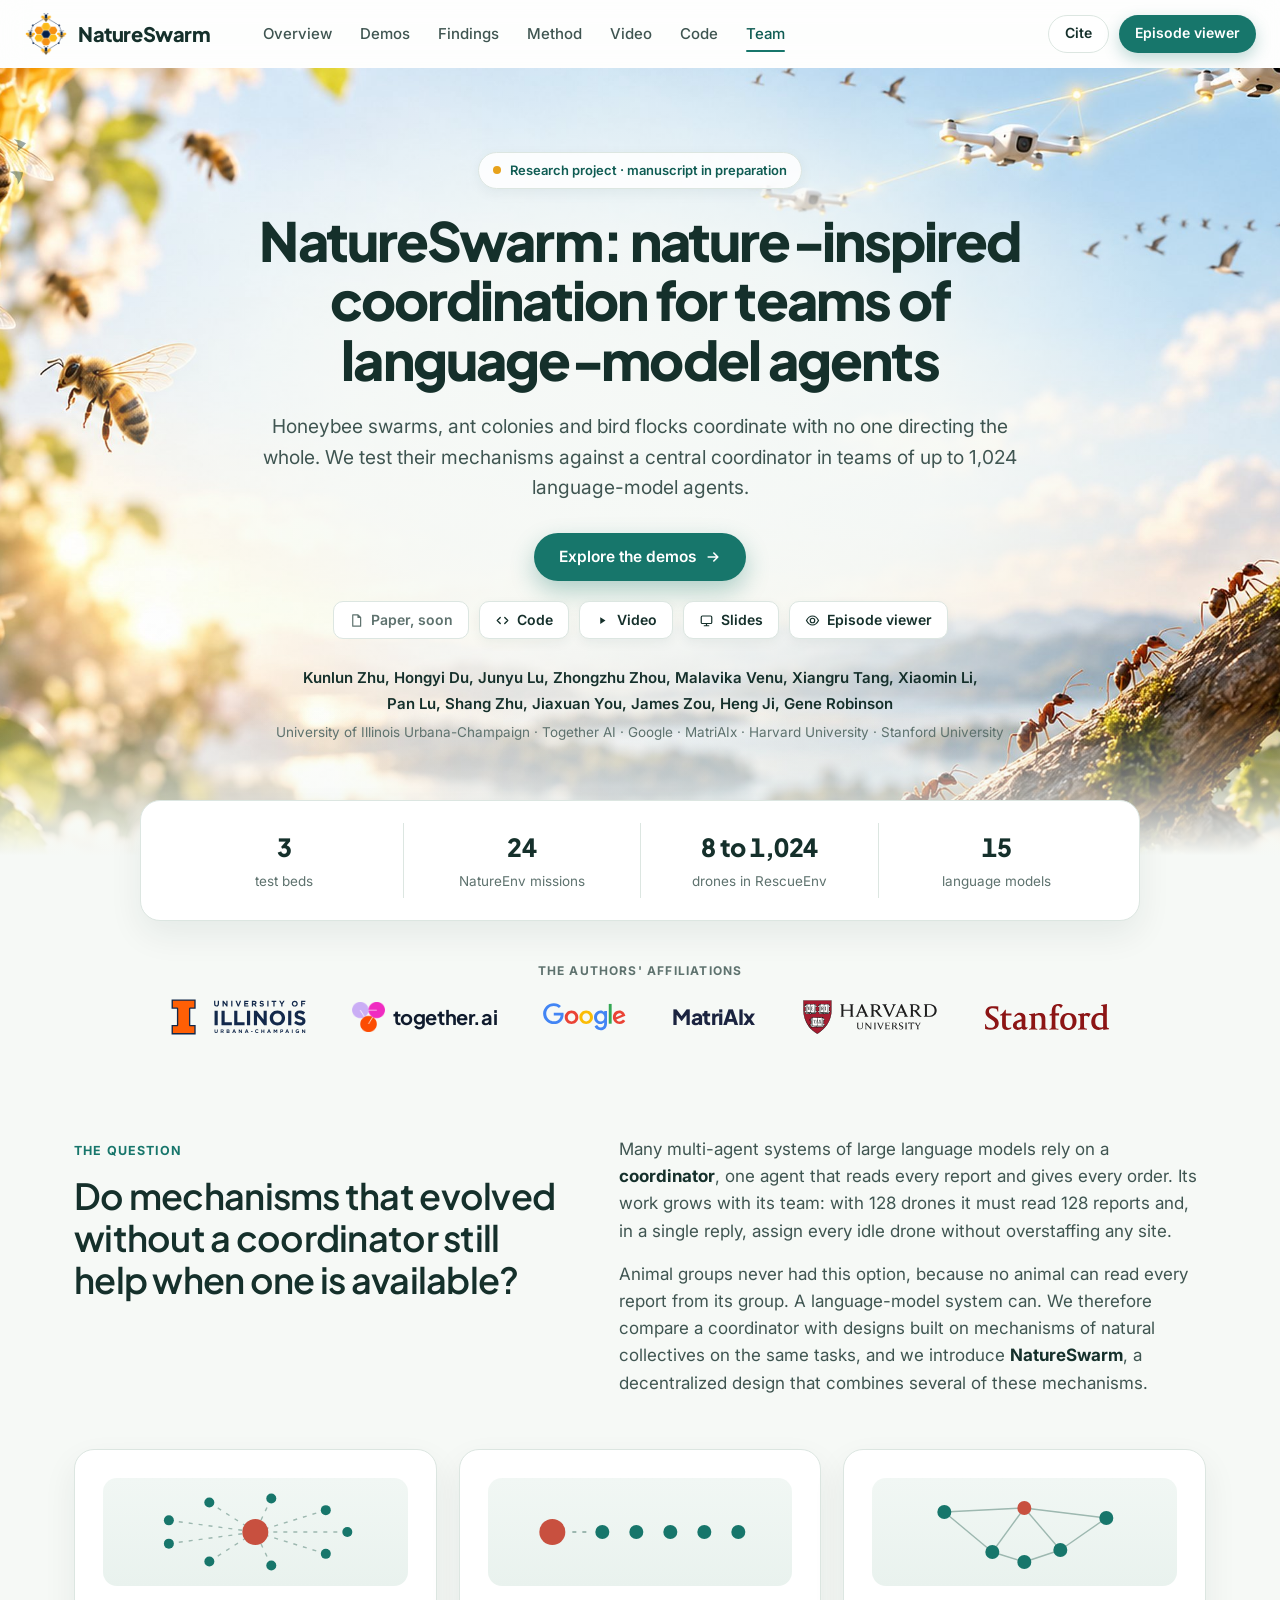
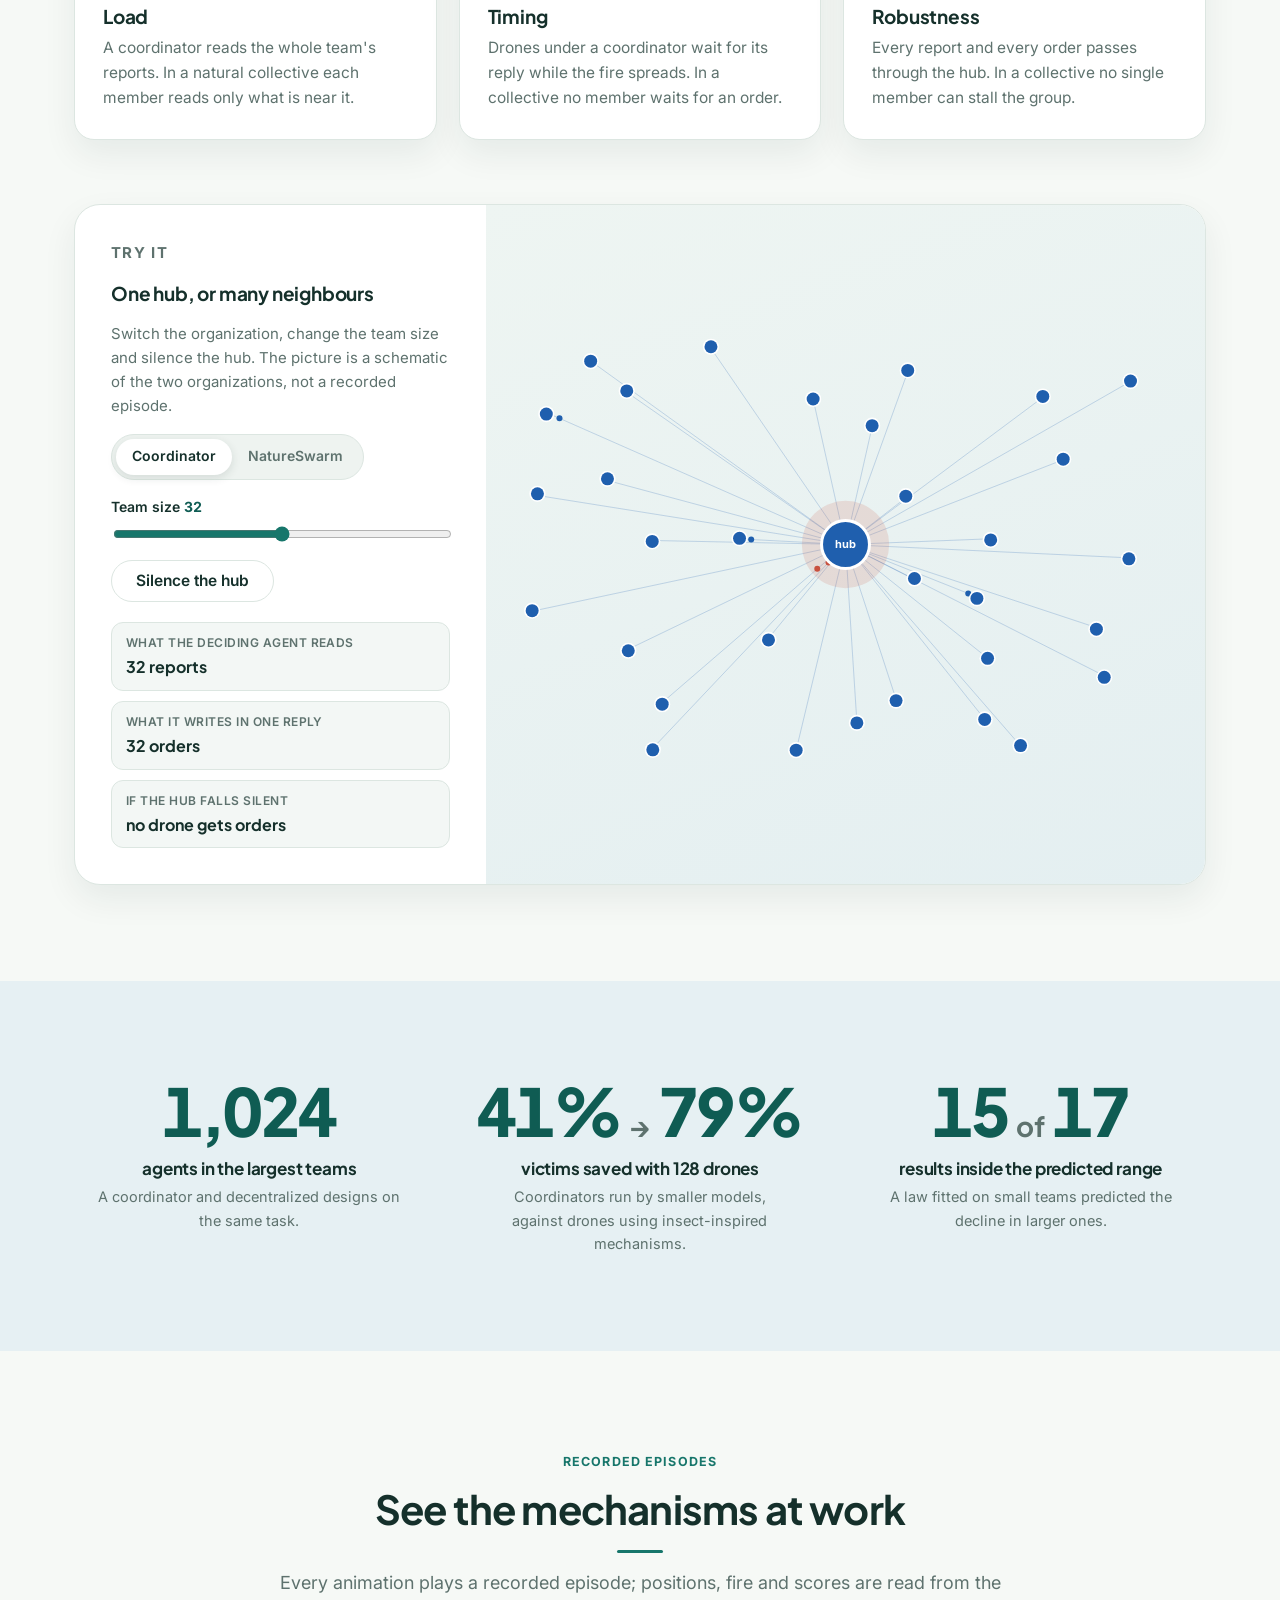
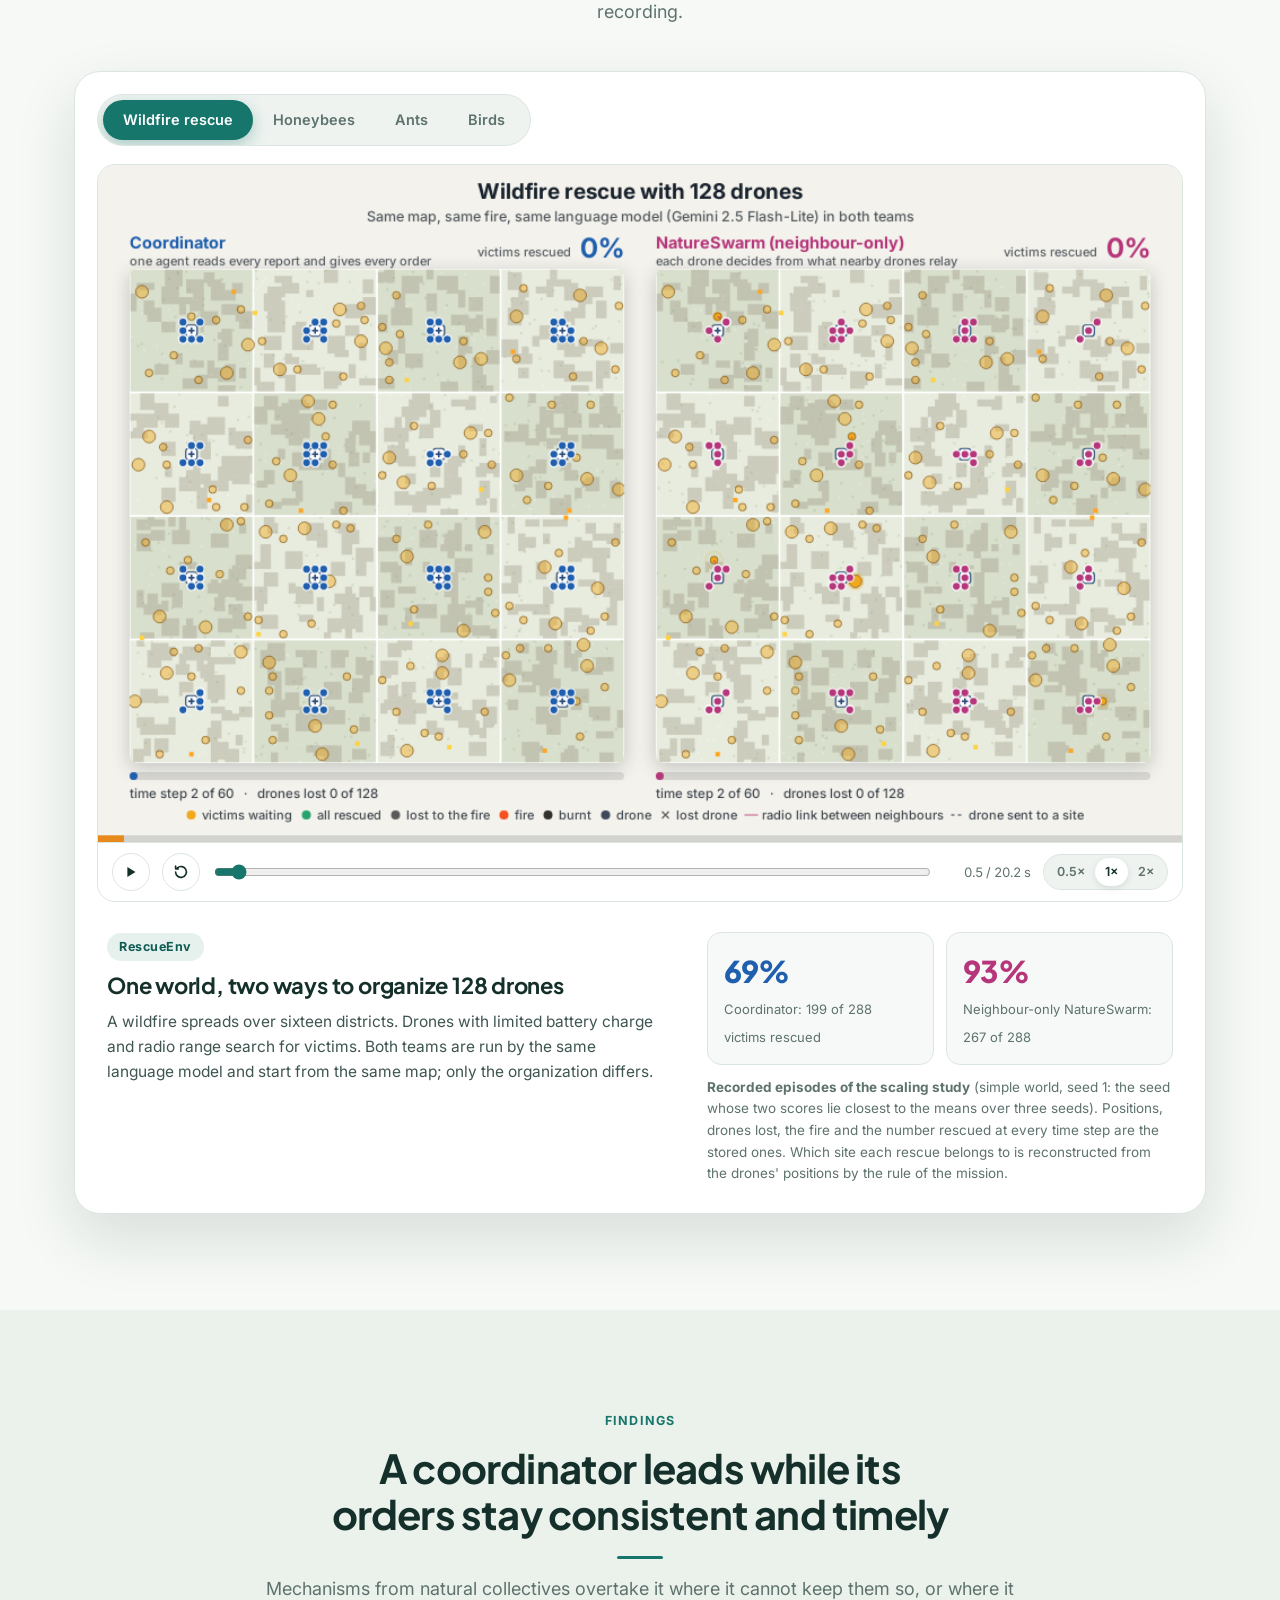
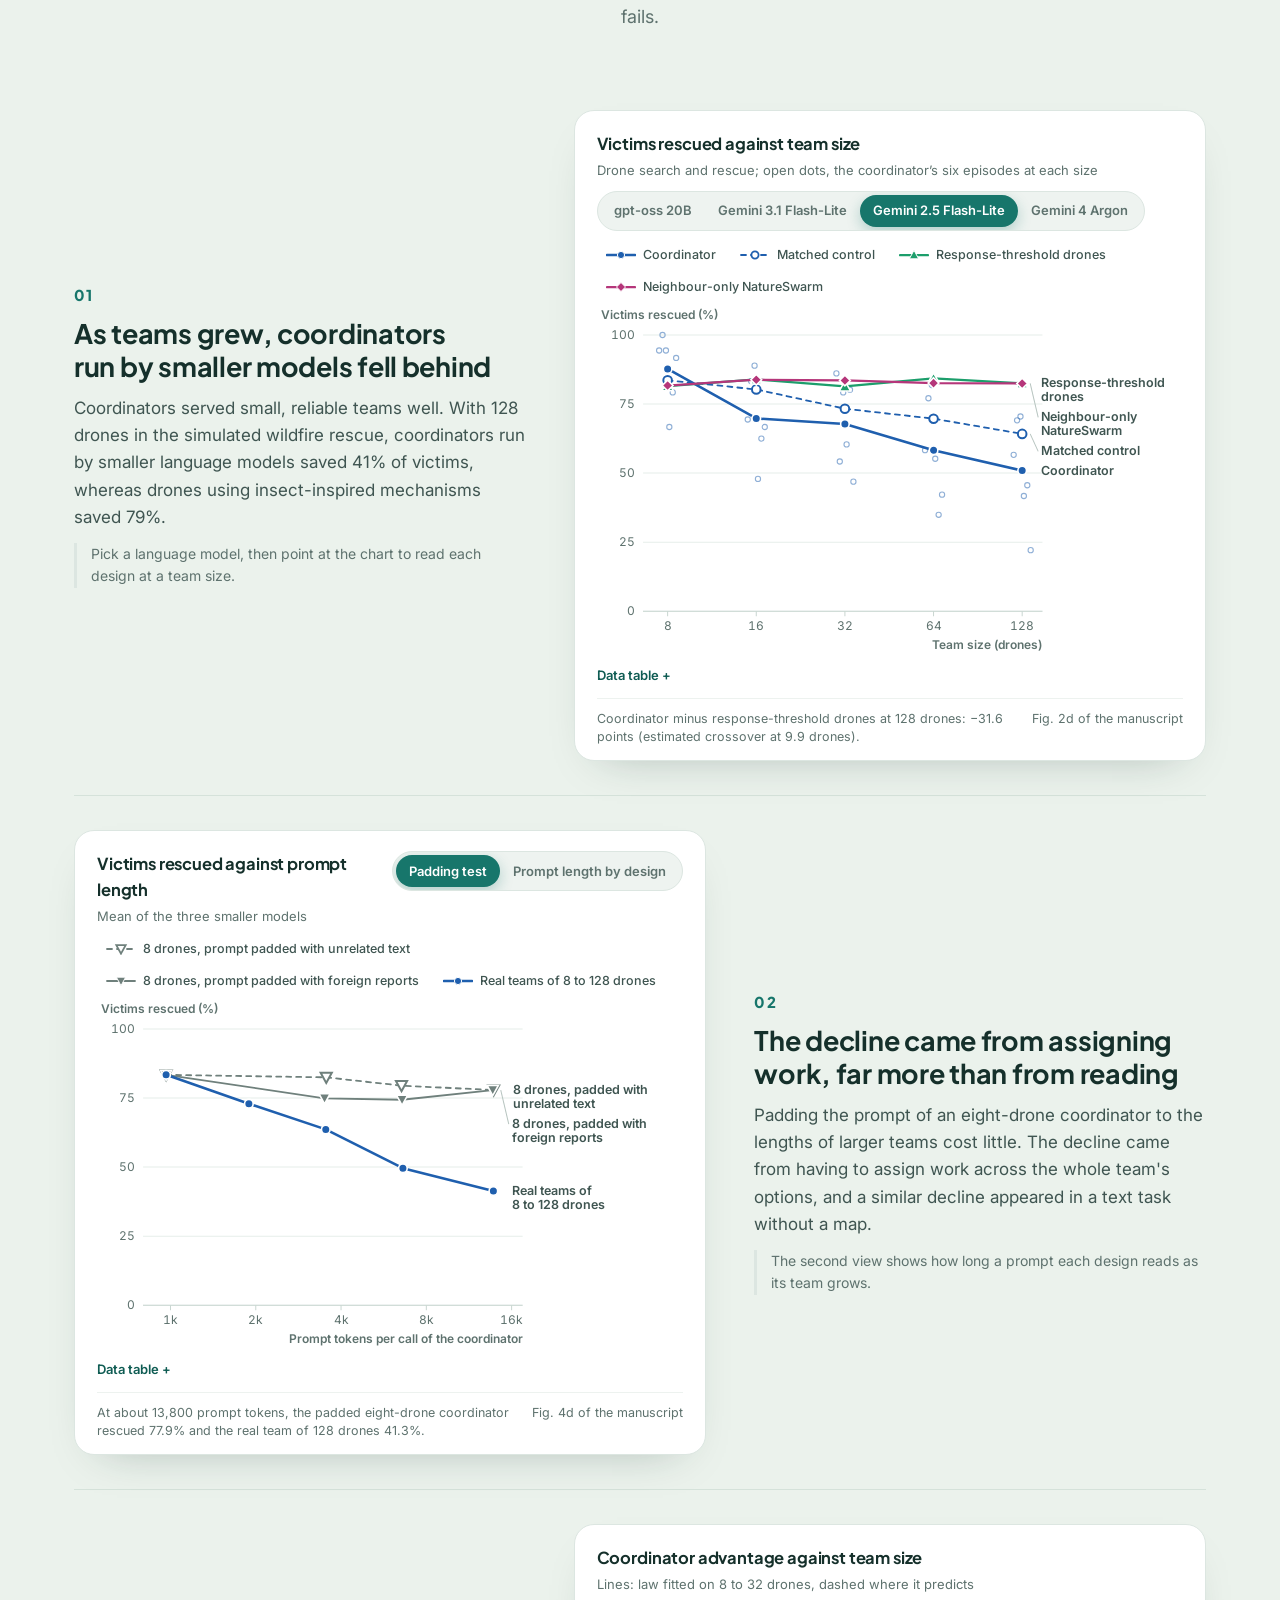
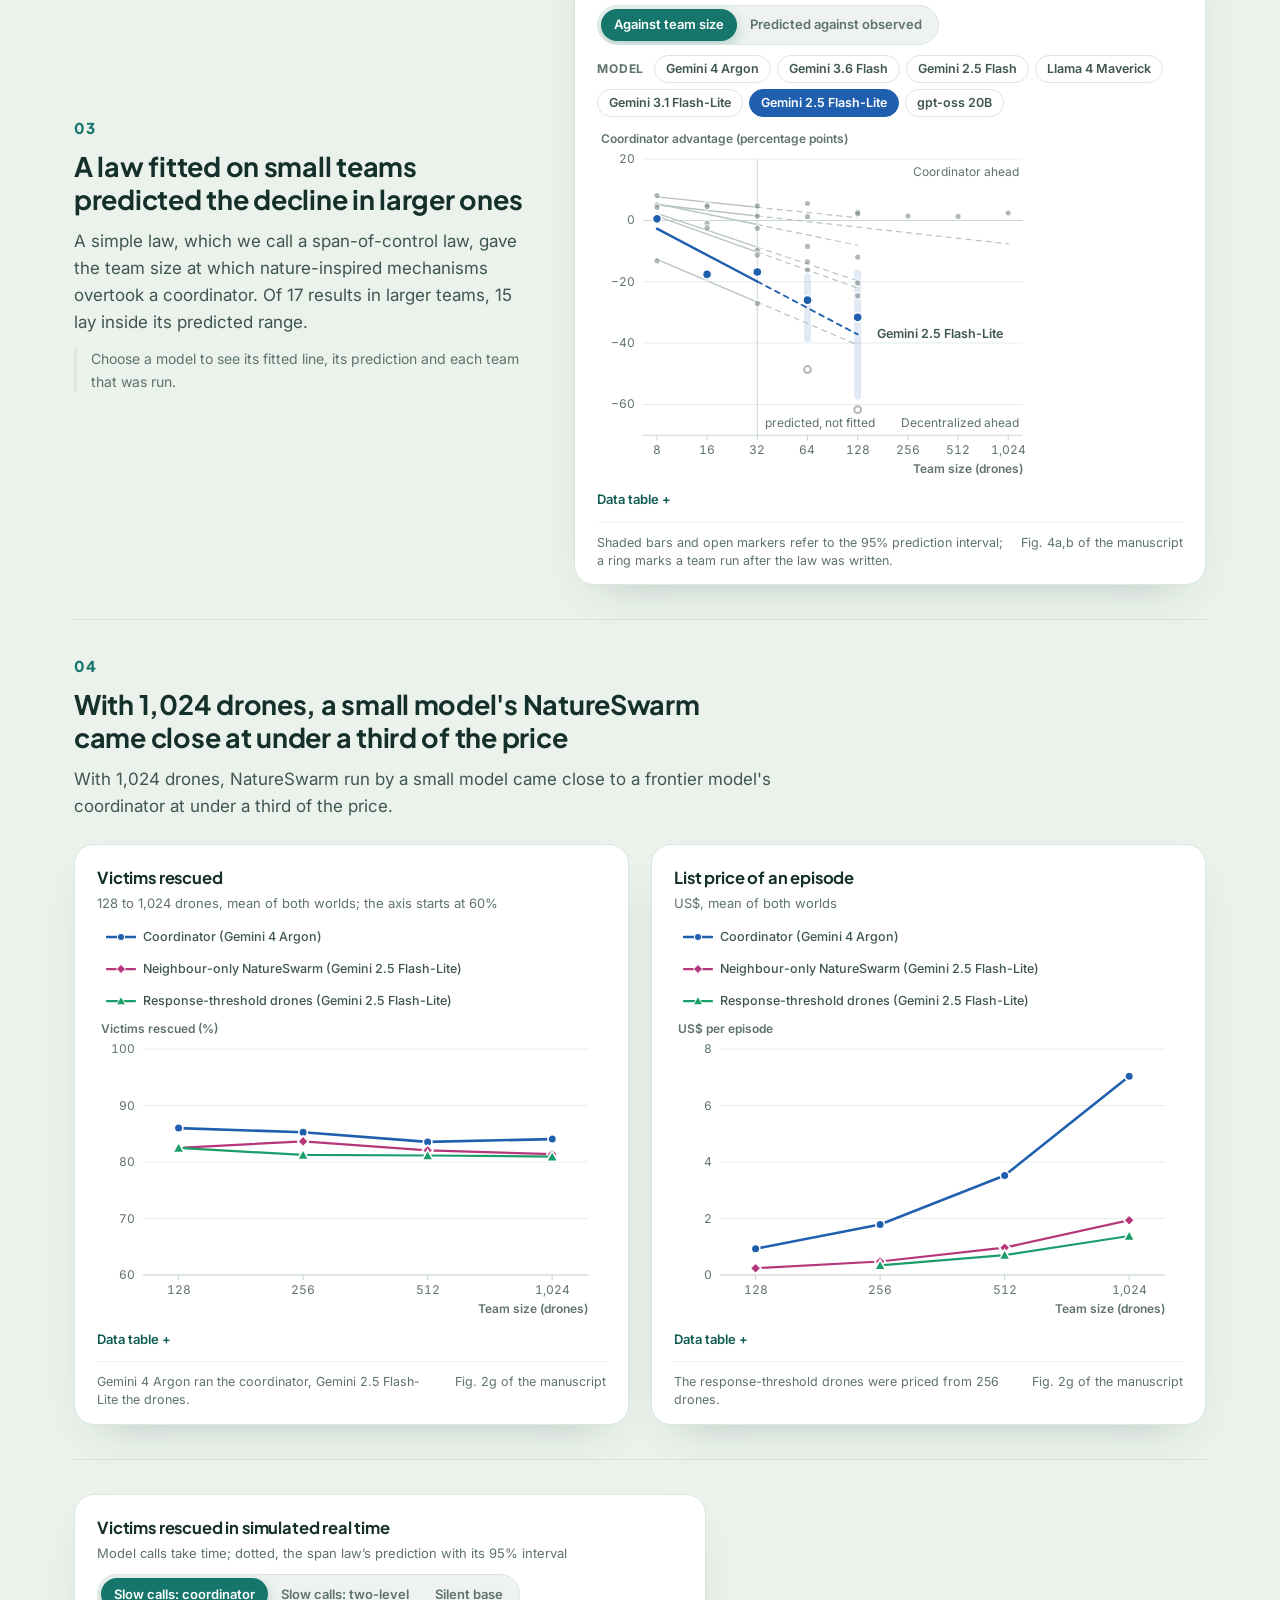
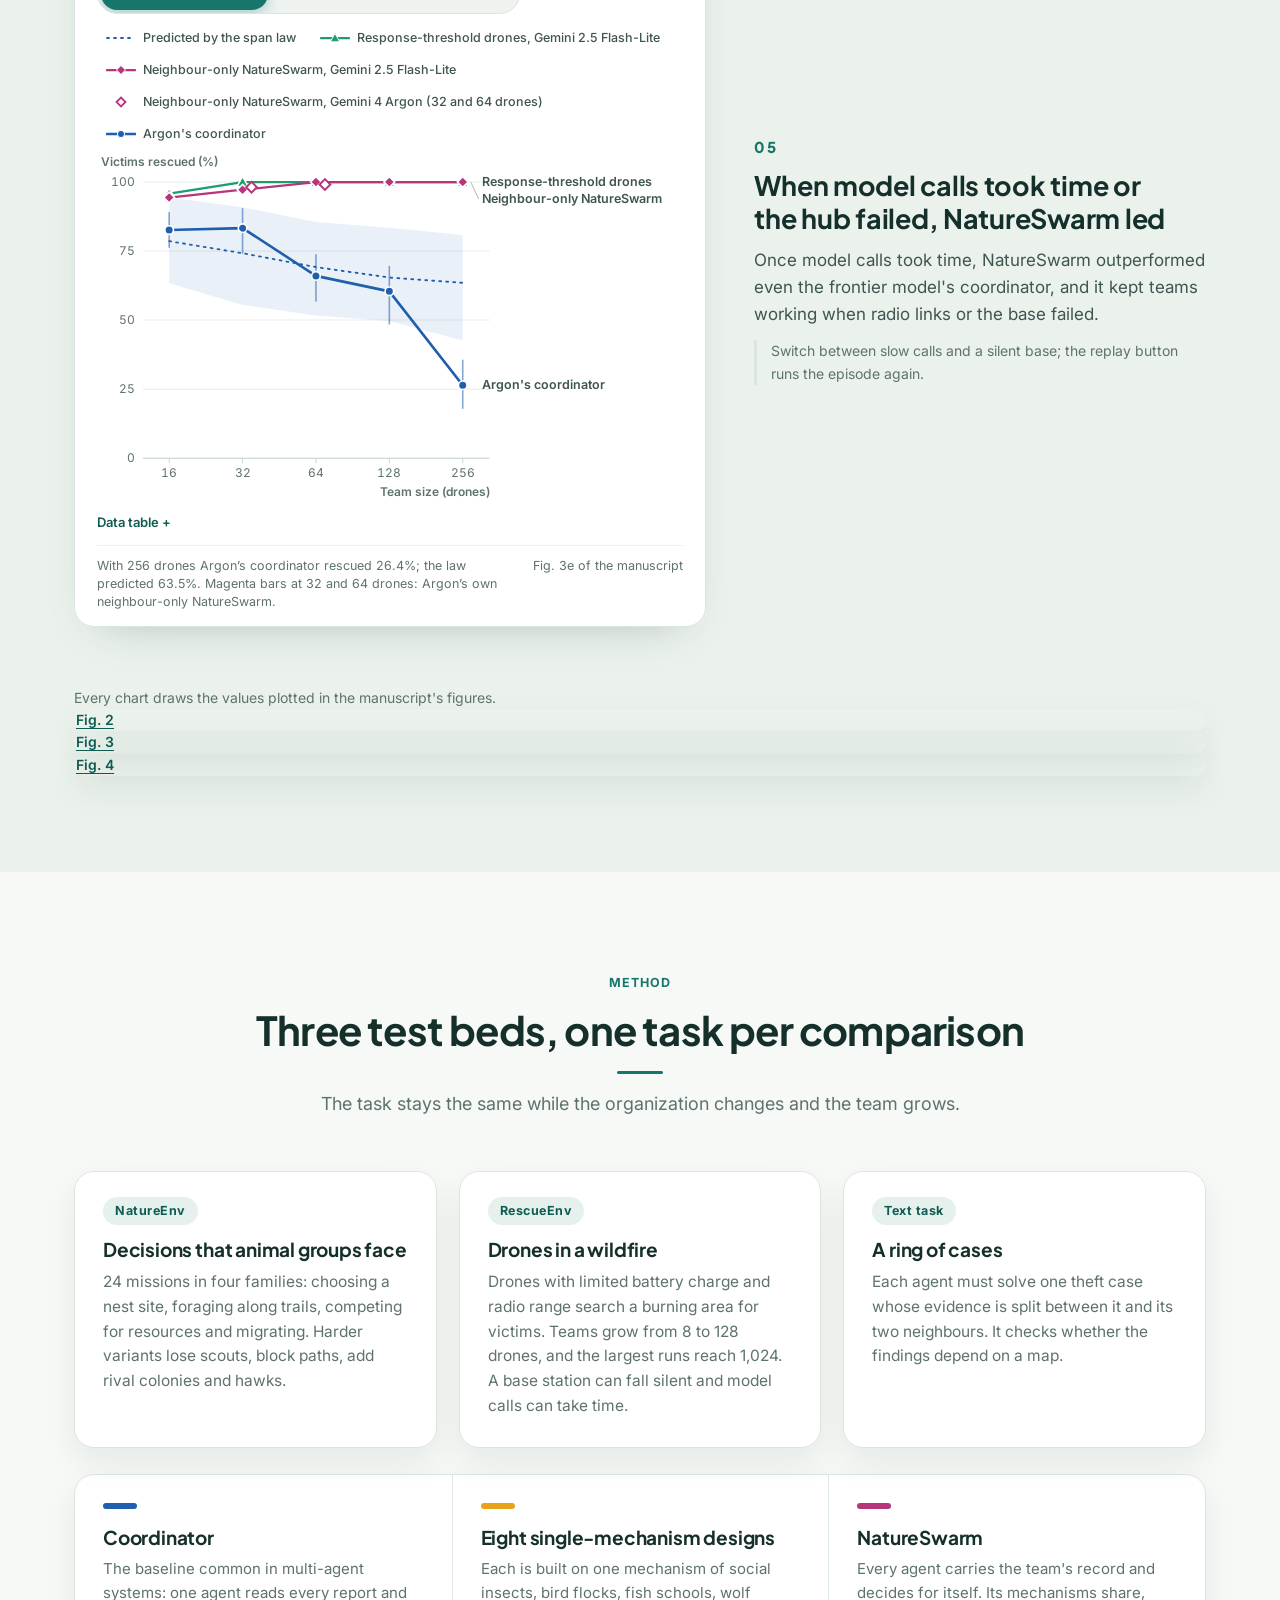
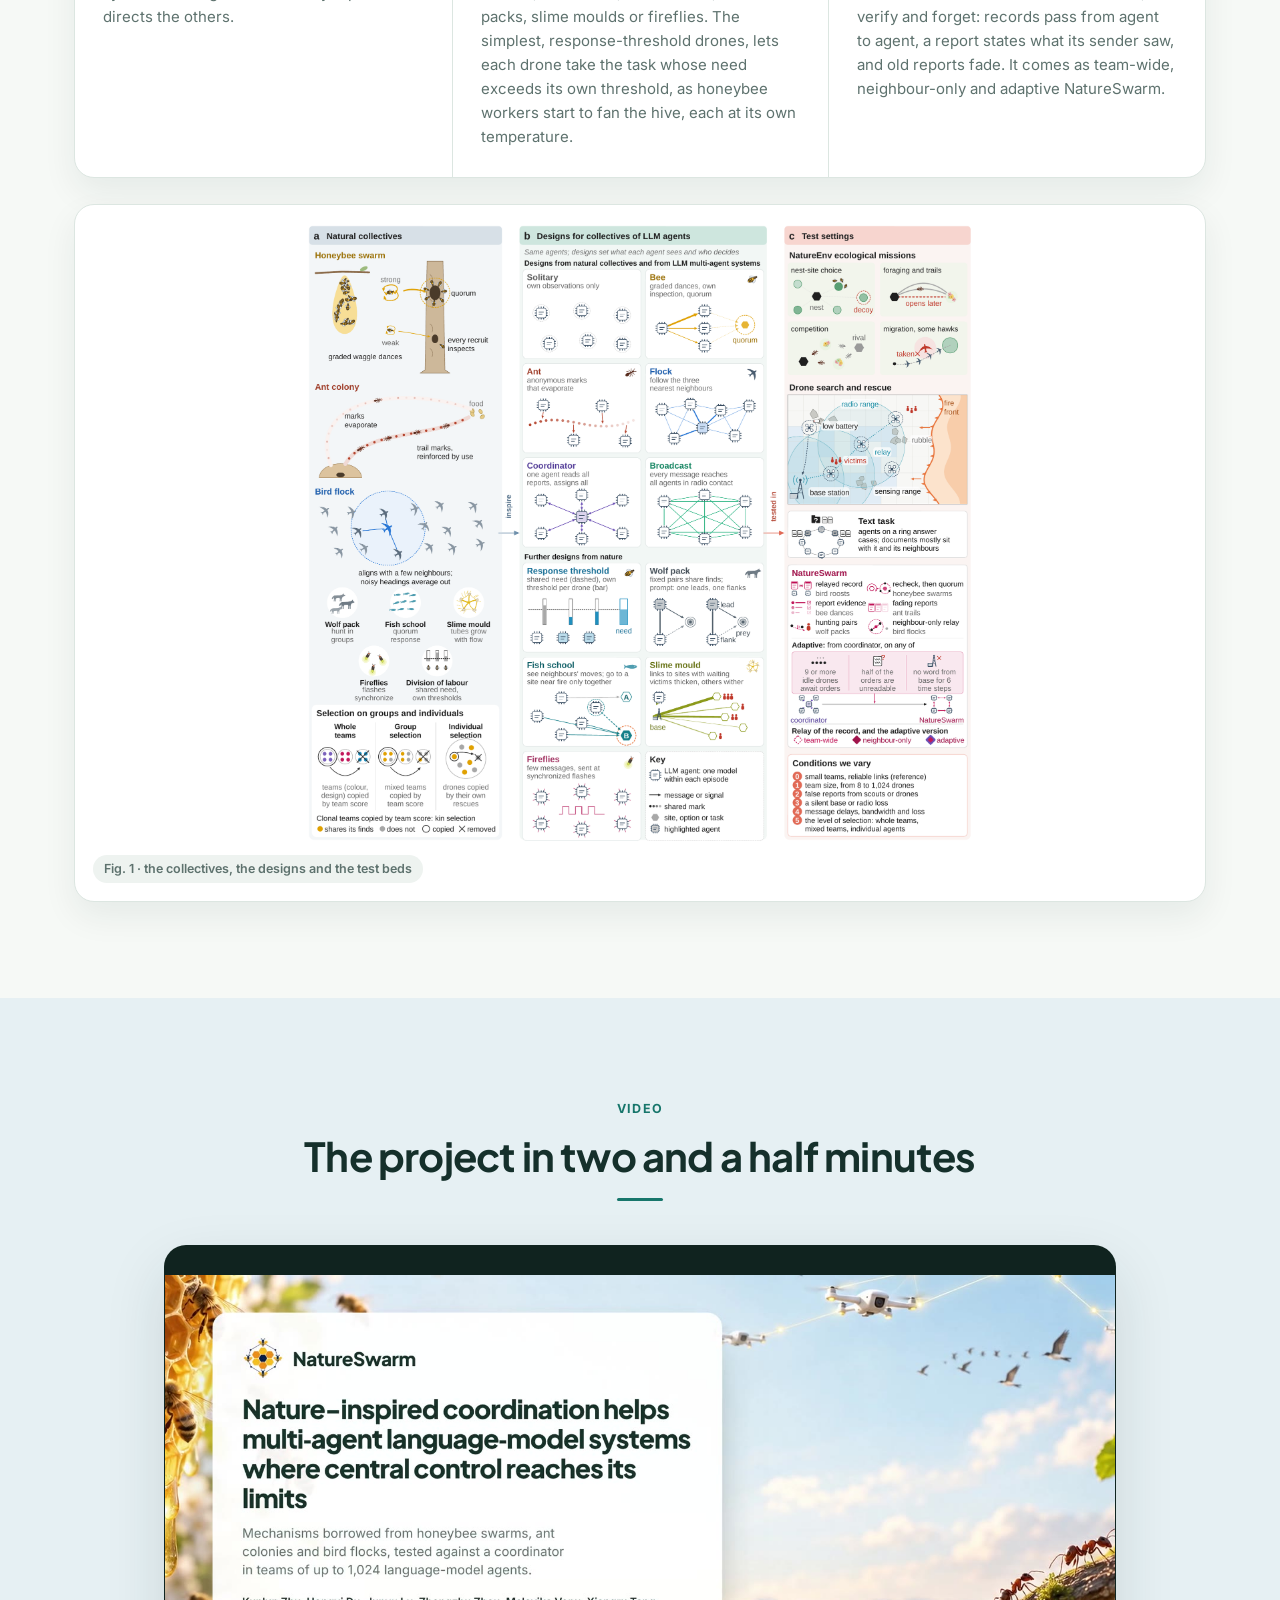
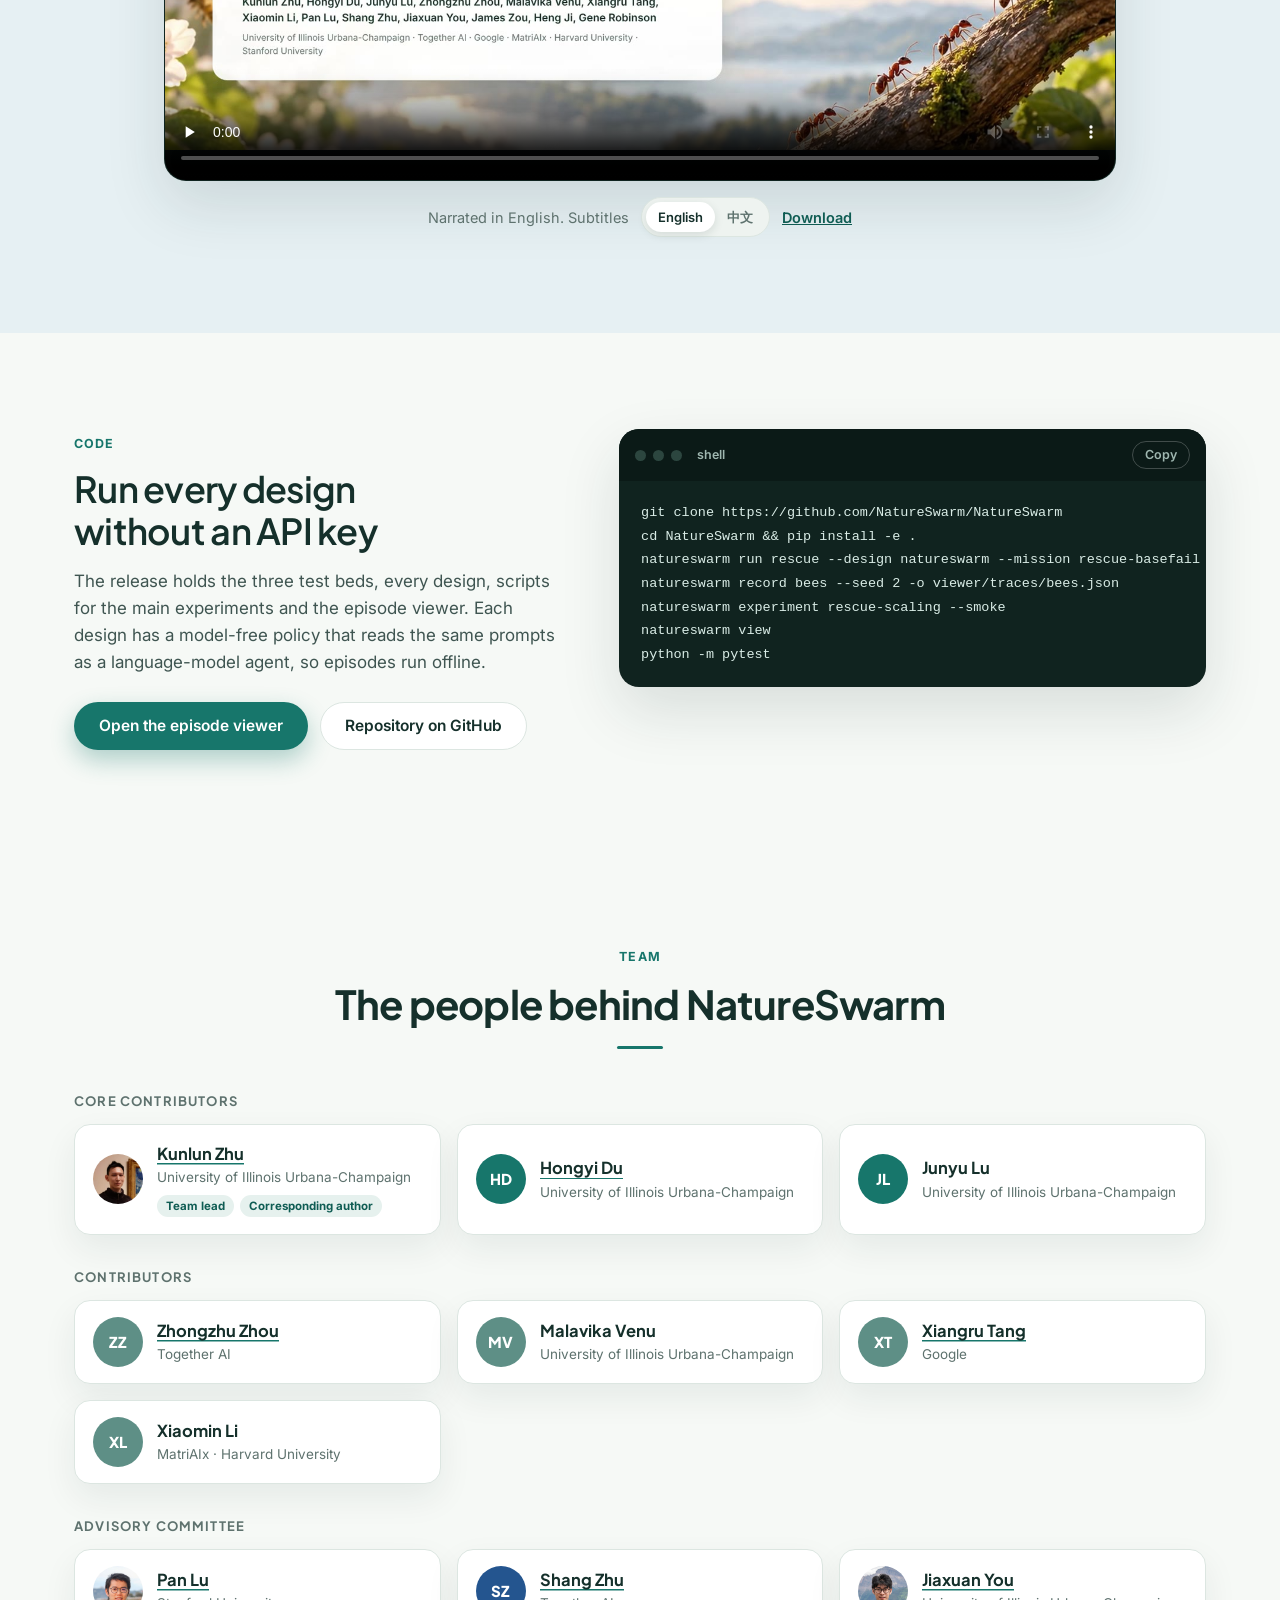
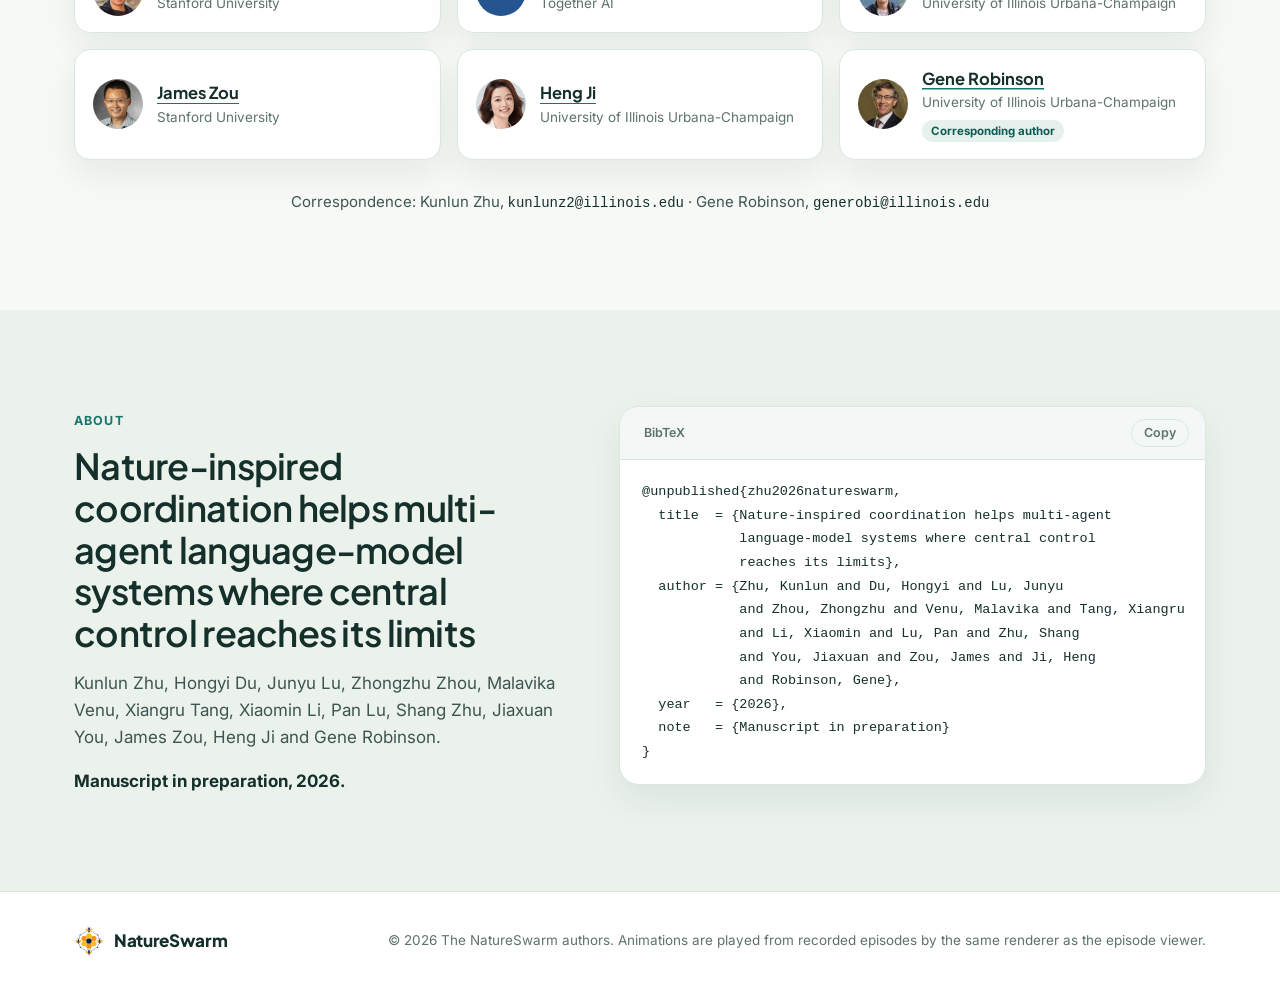
==== index.html @ 365ee00b "Team section: links and portraits of the authors" ====
<!doctype html>
<html lang="en">
<head>
<meta charset="utf-8">
<meta name="viewport" content="width=device-width, initial-scale=1, viewport-fit=cover">
<title>NatureSwarm</title>
<meta name="description" content="Mechanisms borrowed from honeybee swarms, ant colonies and bird flocks, tested against a coordinator in teams of up to 1,024 language-model agents.">
<meta name="author" content="Kunlun Zhu, Hongyi Du, Junyu Lu, Zhongzhu Zhou, Malavika Venu, Xiangru Tang, Xiaomin Li, Pan Lu, Shang Zhu, Jiaxuan You, James Zou, Heng Ji and Gene Robinson">
<link rel="icon" type="image/png" href="media/brand/favicon_48.png">
<link rel="apple-touch-icon" href="media/brand/apple_touch_180.png">
<link rel="preconnect" href="https://fonts.googleapis.com">
<link rel="preconnect" href="https://fonts.gstatic.com" crossorigin>
<link rel="stylesheet" href="https://fonts.googleapis.com/css2?family=Inter:wght@400;500;600;700&family=Plus+Jakarta+Sans:wght@500;600;700;800&display=swap">
<link rel="stylesheet" href="css/site.css">
<link rel="stylesheet" href="css/charts.css">
</head>
<body>

<header class="nav" id="nav">
  <a class="brand" href="#top"><img src="media/brand/logo_192.png" alt="" width="44" height="44"><span>NatureSwarm</span></a>
  <nav class="links" aria-label="Sections">
    <a href="#overview">Overview</a>
    <a href="#demos">Demos</a>
    <a href="#findings">Findings</a>
    <a href="#method">Method</a>
    <a href="#video">Video</a>
    <a href="#code">Code</a>
    <a href="#team">Team</a>
  </nav>
  <div class="nav-cta">
    <a class="pill ghost" href="#cite">Cite</a>
    <a class="pill solid" href="viewer.html">Episode viewer</a>
  </div>
</header>

<main id="top">

<section class="hero">
  <div class="hero-art" aria-hidden="true"></div>
  <canvas id="hero-swarm" aria-hidden="true"></canvas>
  <div class="hero-inner">
    <p class="eyebrow"><span class="dot"></span>Research project · manuscript in preparation</p>
    <h1>NatureSwarm: nature‑inspired coordination for teams of language‑model agents</h1>
    <p class="lede">Honeybee swarms, ant colonies and bird flocks coordinate with no one directing the whole. We test their mechanisms against a central coordinator in teams of up to 1,024 language-model agents.</p>
    <p class="hero-cta"><a class="btn primary" href="#demos">Explore the demos<svg viewBox="0 0 20 20" width="16" height="16" aria-hidden="true"><path d="M4 10h11M11 5l5 5-5 5" fill="none" stroke="currentColor" stroke-width="2" stroke-linecap="round" stroke-linejoin="round"/></svg></a></p>
    <p class="hero-links">
      <span class="chip off" title="The manuscript is in preparation"><svg viewBox="0 0 20 20" width="15" height="15" aria-hidden="true"><path d="M5 2.5h7l3.5 3.5v11.5H5z M12 2.5V6h3.5" fill="none" stroke="currentColor" stroke-width="1.6" stroke-linejoin="round"/></svg>Paper, soon</span>
      <a class="chip" href="#code"><svg viewBox="0 0 20 20" width="15" height="15" aria-hidden="true"><path d="M7 6l-4 4 4 4M13 6l4 4-4 4" fill="none" stroke="currentColor" stroke-width="1.8" stroke-linecap="round" stroke-linejoin="round"/></svg>Code</a>
      <a class="chip" href="#video"><svg viewBox="0 0 20 20" width="15" height="15" aria-hidden="true"><path d="M7 5.5v9l7-4.5z" fill="currentColor"/></svg>Video</a>
      <a class="chip dl" href="media/natureswarm_promo.pptx" download><svg viewBox="0 0 20 20" width="15" height="15" aria-hidden="true"><rect x="3" y="4" width="14" height="10" rx="1.5" fill="none" stroke="currentColor" stroke-width="1.6"/><path d="M10 14v3M7 17h6" stroke="currentColor" stroke-width="1.6" stroke-linecap="round"/></svg>Slides</a>
      <a class="chip" href="viewer.html"><svg viewBox="0 0 20 20" width="15" height="15" aria-hidden="true"><circle cx="10" cy="10" r="3" fill="none" stroke="currentColor" stroke-width="1.6"/><path d="M2 10c2-4 5-6 8-6s6 2 8 6c-2 4-5 6-8 6s-6-2-8-6z" fill="none" stroke="currentColor" stroke-width="1.6"/></svg>Episode viewer</a>
    </p>
    <p class="byline">Kunlun Zhu, Hongyi Du, Junyu Lu, Zhongzhu Zhou, Malavika Venu, Xiangru Tang, Xiaomin Li, Pan Lu, Shang Zhu, Jiaxuan You, James Zou, Heng Ji, Gene Robinson</p>
    <p class="affil">University of Illinois Urbana-Champaign · Together AI · Google · MatriAIx · Harvard University · Stanford University</p>
  </div>
</section>

<section class="facts" aria-label="At a glance">
  <div class="wrap facts-row">
    <div><b>3</b><span>test beds</span></div>
    <div><b>24</b><span>NatureEnv missions</span></div>
    <div><b>8 to 1,024</b><span>drones in RescueEnv</span></div>
    <div><b>15</b><span>language models</span></div>
  </div>
</section>

<section class="orgs" aria-label="Authors' affiliations">
  <div class="wrap orgs-row">
    <span class="orgs-label">The authors' affiliations</span>
    <ul>
      <li><img src="media/orgs/illinois.svg" alt="University of Illinois Urbana-Champaign" height="36"></li>
      <li class="together"><img src="media/orgs/together_mark.png" alt="" height="30"><span>together.ai</span></li>
      <li><img src="media/orgs/google.svg" alt="Google" height="28"></li>
      <li class="word"><span>MatriAIx</span></li>
      <li><img src="media/orgs/harvard.svg" alt="Harvard University" height="38"></li>
      <li><img src="media/orgs/stanford.svg" alt="Stanford University" height="26"></li>
    </ul>
  </div>
</section>

<section id="overview" class="band">
  <div class="wrap">
    <div class="split reveal">
      <div>
        <p class="label">The question</p>
        <h2 class="light">Do mechanisms that evolved without a coordinator still help when one is available?</h2>
      </div>
      <div class="prose">
        <p>Many multi-agent systems of large language models rely on a <strong>coordinator</strong>, one agent that reads every report and gives every order. Its work grows with its team: with 128 drones it must read 128 reports and, in a single reply, assign every idle drone without overstaffing any site.</p>
        <p>Animal groups never had this option, because no animal can read every report from its group. A language-model system can. We therefore compare a coordinator with designs built on mechanisms of natural collectives on the same tasks, and we introduce <strong>NatureSwarm</strong>, a decentralized design that combines several of these mechanisms.</p>
      </div>
    </div>

    <div class="cards three reveal">
      <article class="card lift">
        <div class="glyph" data-glyph="load"></div>
        <h3>Load</h3>
        <p>A coordinator reads the whole team's reports. In a natural collective each member reads only what is near it.</p>
      </article>
      <article class="card lift">
        <div class="glyph" data-glyph="timing"></div>
        <h3>Timing</h3>
        <p>Drones under a coordinator wait for its reply while the fire spreads. In a collective no member waits for an order.</p>
      </article>
      <article class="card lift">
        <div class="glyph" data-glyph="robust"></div>
        <h3>Robustness</h3>
        <p>Every report and every order passes through the hub. In a collective no single member can stall the group.</p>
      </article>
    </div>

    <div class="lab reveal" id="lab">
      <div class="lab-text">
        <p class="label">Try it</p>
        <h3>One hub, or many neighbours</h3>
        <p>Switch the organization, change the team size and silence the hub. The picture is a schematic of the two organizations, not a recorded episode.</p>
        <div class="seg" role="tablist" aria-label="Organization">
          <button type="button" class="on" data-mode="hub" role="tab" aria-selected="true">Coordinator</button>
          <button type="button" data-mode="swarm" role="tab" aria-selected="false">NatureSwarm</button>
        </div>
        <label class="range"><span>Team size <b id="lab-n">32</b></span><input id="lab-size" type="range" min="0" max="4" step="1" value="2" aria-label="Team size"></label>
        <button type="button" class="btn outline" id="lab-fail">Silence the hub</button>
        <dl class="readout">
          <div><dt>What the deciding agent reads</dt><dd id="lab-reads">32 reports</dd></div>
          <div><dt>What it writes in one reply</dt><dd id="lab-writes">32 orders</dd></div>
          <div><dt>If the hub falls silent</dt><dd id="lab-fate">no drone gets orders</dd></div>
        </dl>
      </div>
      <div class="lab-stage"><canvas id="lab-canvas" width="720" height="520" aria-label="Schematic of a coordinator and of a neighbour network"></canvas></div>
    </div>
  </div>
</section>

<section class="band sky" aria-label="Key numbers">
  <div class="wrap stats reveal">
    <div class="stat"><p class="num"><span data-count="1024">1,024</span></p><h3>agents in the largest teams</h3><p>A coordinator and decentralized designs on the same task.</p></div>
    <div class="stat"><p class="num"><span data-count="41">41</span>%<i>→</i><span data-count="79">79</span>%</p><h3>victims saved with 128 drones</h3><p>Coordinators run by smaller models, against drones using insect-inspired mechanisms.</p></div>
    <div class="stat"><p class="num"><span data-count="15">15</span><i>of</i><span data-count="17">17</span></p><h3>results inside the predicted range</h3><p>A law fitted on small teams predicted the decline in larger ones.</p></div>
  </div>
</section>

<section id="demos" class="band">
  <div class="wrap">
    <div class="head reveal">
      <p class="label">Recorded episodes</p>
      <h2>See the mechanisms at work</h2>
      <p class="sub">Every animation plays a recorded episode; positions, fire and scores are read from the recording.</p>
    </div>
    <div class="showcase reveal" id="showcase">
      <div class="tabs" role="tablist" aria-label="Episodes">
        <span class="tab-ink" aria-hidden="true"></span>
        <button type="button" role="tab" class="on" data-demo="rescue" aria-selected="true">Wildfire rescue</button>
        <button type="button" role="tab" data-demo="bees" aria-selected="false">Honeybees</button>
        <button type="button" role="tab" data-demo="ants" aria-selected="false">Ants</button>
        <button type="button" role="tab" data-demo="birds" aria-selected="false">Birds</button>
      </div>
      <div class="stage">
        <div class="screen"><canvas id="demo-canvas" aria-label="Animation of a recorded episode"></canvas><div class="loading" id="demo-loading">Loading the episode…</div></div>
        <div class="controls">
          <button type="button" class="ctl" id="demo-play" aria-label="Play or pause"><svg viewBox="0 0 20 20" width="18" height="18"><path id="demo-play-icon" d="M6 4h3v12H6zM11 4h3v12h-3z" fill="currentColor"/></svg></button>
          <button type="button" class="ctl" id="demo-restart" aria-label="Start again"><svg viewBox="0 0 20 20" width="18" height="18"><path d="M4 10a6 6 0 1 0 2-4.5M4 3.5v3h3" fill="none" stroke="currentColor" stroke-width="1.8" stroke-linecap="round" stroke-linejoin="round"/></svg></button>
          <input type="range" id="demo-scrub" min="0" max="1000" value="0" aria-label="Position in the episode">
          <span class="time" id="demo-time">0.0 s</span>
          <div class="speed" id="demo-speed" role="group" aria-label="Speed"><button type="button" data-s="0.5">0.5×</button><button type="button" class="on" data-s="1">1×</button><button type="button" data-s="2">2×</button></div>
        </div>
      </div>
      <div class="about" id="demo-about" aria-live="polite"></div>
    </div>
  </div>
</section>

<section id="findings" class="band sage">
  <div class="wrap">
    <div class="head reveal">
      <p class="label">Findings</p>
      <h2>A coordinator leads while its orders stay consistent and timely</h2>
      <p class="sub">Mechanisms from natural collectives overtake it where it cannot keep them so, or where it fails.</p>
    </div>
    <article class="finding reveal">
      <div class="f-text"><span class="f-num">01</span><h3>As teams grew, coordinators run by smaller models fell behind</h3><p>Coordinators served small, reliable teams well. With 128 drones in the simulated wildfire rescue, coordinators run by smaller language models saved 41% of victims, whereas drones using insect-inspired mechanisms saved 79%.</p><p class="f-hint">Pick a language model, then point at the chart to read each design at a team size.</p></div>
      <div class="chart-card" id="chart-scaling"></div>
    </article>
    <article class="finding flip reveal">
      <div class="f-text"><span class="f-num">02</span><h3>The decline came from assigning work, far more than from reading</h3><p>Padding the prompt of an eight-drone coordinator to the lengths of larger teams cost little. The decline came from having to assign work across the whole team's options, and a similar decline appeared in a text task without a map.</p><p class="f-hint">The second view shows how long a prompt each design reads as its team grows.</p></div>
      <div class="chart-card" id="chart-prompt"></div>
    </article>
    <article class="finding reveal">
      <div class="f-text"><span class="f-num">03</span><h3>A law fitted on small teams predicted the decline in larger ones</h3><p>A simple law, which we call a span-of-control law, gave the team size at which nature-inspired mechanisms overtook a coordinator. Of 17 results in larger teams, 15 lay inside its predicted range.</p><p class="f-hint">Choose a model to see its fitted line, its prediction and each team that was run.</p></div>
      <div class="chart-card" id="chart-law"></div>
    </article>
    <article class="finding stack reveal">
      <div class="f-text"><span class="f-num">04</span><h3>With 1,024 drones, a small model's NatureSwarm came close at under a third of the price</h3><p>With 1,024 drones, NatureSwarm run by a small model came close to a frontier model's coordinator at under a third of the price.</p></div>
      <div class="chart-pair">
        <div class="chart-card" id="chart-frontier-rescued"></div>
        <div class="chart-card" id="chart-frontier-price"></div>
      </div>
    </article>
    <article class="finding flip reveal">
      <div class="f-text"><span class="f-num">05</span><h3>When model calls took time or the hub failed, NatureSwarm led</h3><p>Once model calls took time, NatureSwarm outperformed even the frontier model's coordinator, and it kept teams working when radio links or the base failed.</p><p class="f-hint">Switch between slow calls and a silent base; the replay button runs the episode again.</p></div>
      <div class="chart-card" id="chart-robust"></div>
    </article>
    <p class="chart-source reveal">Every chart draws the values plotted in the manuscript's figures. <button type="button" class="link zoom" data-full="media/fig2.png">Fig. 2</button> <button type="button" class="link zoom" data-full="media/fig3.png">Fig. 3</button> <button type="button" class="link zoom" data-full="media/fig4.png">Fig. 4</button></p>
  </div>
</section>

<section id="method" class="band">
  <div class="wrap">
    <div class="head reveal">
      <p class="label">Method</p>
      <h2>Three test beds, one task per comparison</h2>
      <p class="sub">The task stays the same while the organization changes and the team grows.</p>
    </div>
    <div class="cards three reveal">
      <article class="card lift tb"><span class="tb-k">NatureEnv</span><h3>Decisions that animal groups face</h3><p>24 missions in four families: choosing a nest site, foraging along trails, competing for resources and migrating. Harder variants lose scouts, block paths, add rival colonies and hawks.</p></article>
      <article class="card lift tb"><span class="tb-k">RescueEnv</span><h3>Drones in a wildfire</h3><p>Drones with limited battery charge and radio range search a burning area for victims. Teams grow from 8 to 128 drones, and the largest runs reach 1,024. A base station can fall silent and model calls can take time.</p></article>
      <article class="card lift tb"><span class="tb-k">Text task</span><h3>A ring of cases</h3><p>Each agent must solve one theft case whose evidence is split between it and its two neighbours. It checks whether the findings depend on a map.</p></article>
    </div>
    <div class="designs reveal">
      <div class="design"><span class="swatch c1"></span><h3>Coordinator</h3><p>The baseline common in multi-agent systems: one agent reads every report and directs the others.</p></div>
      <div class="design"><span class="swatch c2"></span><h3>Eight single-mechanism designs</h3><p>Each is built on one mechanism of social insects, bird flocks, fish schools, wolf packs, slime moulds or fireflies. The simplest, response-threshold drones, lets each drone take the task whose need exceeds its own threshold, as honeybee workers start to fan the hive, each at its own temperature.</p></div>
      <div class="design"><span class="swatch c3"></span><h3>NatureSwarm</h3><p>Every agent carries the team's record and decides for itself. Its mechanisms share, verify and forget: records pass from agent to agent, a report states what its sender saw, and old reports fade. It comes as team-wide, neighbour-only and adaptive NatureSwarm.</p></div>
    </div>
    <button type="button" class="wide-fig zoom reveal" data-full="media/fig1.png" aria-label="Enlarge the overview figure"><img loading="lazy" src="media/fig1.png" alt="Overview figure of the paper: the natural collectives, the designs and the three test beds"><span>Fig. 1 · the collectives, the designs and the test beds</span></button>
  </div>
</section>

<section id="video" class="band sky">
  <div class="wrap narrow reveal">
    <div class="head">
      <p class="label">Video</p>
      <h2>The project in two and a half minutes</h2>
    </div>
    <div class="video-shell">
      <video id="demo-video" controls preload="none" poster="media/video_cover.jpg" data-en="media/natureswarm_demo.mp4" data-zh="media/natureswarm_demo_zh.mp4" src="media/natureswarm_demo.mp4"></video>
    </div>
    <p class="video-note">Narrated in English. Subtitles
      <span class="seg small" id="video-sub"><button type="button" class="on" data-sub="en">English</button><button type="button" data-sub="zh">中文</button></span>
      <a class="dl" href="media/natureswarm_demo.mp4" download>Download</a>
    </p>
  </div>
</section>

<section id="code" class="band">
  <div class="wrap">
    <div class="split reveal">
      <div>
        <p class="label">Code</p>
        <h2 class="light">Run every design without an API key</h2>
        <p class="prose-p">The release holds the three test beds, every design, scripts for the main experiments and the episode viewer. Each design has a model-free policy that reads the same prompts as a language-model agent, so episodes run offline.</p>
        <p class="row-links"><a class="btn primary" href="viewer.html">Open the episode viewer</a><a class="btn outline" href="https://github.com/NatureSwarm/NatureSwarm" rel="noopener">Repository on GitHub</a></p>
      </div>
      <div class="terminal">
        <div class="term-bar"><i></i><i></i><i></i><span>shell</span><button type="button" class="copy" data-copy="term-code">Copy</button></div>
<pre id="term-code"><code>git clone https://github.com/NatureSwarm/NatureSwarm
cd NatureSwarm &amp;&amp; pip install -e .
natureswarm run rescue --design natureswarm --mission rescue-basefail
natureswarm record bees --seed 2 -o viewer/traces/bees.json
natureswarm experiment rescue-scaling --smoke
natureswarm view
python -m pytest</code></pre>
      </div>
    </div>
  </div>
</section>

<section id="team" class="band">
  <div class="wrap">
    <div class="head reveal"><p class="label">Team</p><h2>The people behind NatureSwarm</h2></div>
    <div class="team-group reveal"><h3>Core contributors</h3><div class="people">
      <article class="person-card lift"><img class="avatar photo" src="media/team/kunlun_zhu.jpg" alt="" width="50" height="50" loading="lazy"><div><b><a href="https://kunlun-zhu.github.io/" rel="noopener">Kunlun Zhu</a></b><span>University of Illinois Urbana-Champaign</span><span class="role">Team lead</span><span class="role">Corresponding author</span></div></article>
      <article class="person-card lift"><span class="avatar core">HD</span><div><b><a href="https://www.hongyidu.ai/" rel="noopener">Hongyi Du</a></b><span>University of Illinois Urbana-Champaign</span></div></article>
      <article class="person-card lift"><span class="avatar core">JL</span><div><b>Junyu Lu</b><span>University of Illinois Urbana-Champaign</span></div></article>
    </div></div>
    <div class="team-group reveal"><h3>Contributors</h3><div class="people">
      <article class="person-card lift"><span class="avatar mid">ZZ</span><div><b><a href="https://www.zhongzhuzhou.org/" rel="noopener">Zhongzhu Zhou</a></b><span>Together AI</span></div></article>
      <article class="person-card lift"><span class="avatar mid">MV</span><div><b>Malavika Venu</b><span>University of Illinois Urbana-Champaign</span></div></article>
      <article class="person-card lift"><span class="avatar mid">XT</span><div><b><a href="https://scholar.google.com/citations?user=gGcRkpYAAAAJ" rel="noopener">Xiangru Tang</a></b><span>Google</span></div></article>
      <article class="person-card lift"><span class="avatar mid">XL</span><div><b>Xiaomin Li</b><span>MatriAIx · Harvard University</span></div></article>
    </div></div>
    <div class="team-group reveal"><h3>Advisory committee</h3><div class="people">
      <article class="person-card lift"><img class="avatar photo" src="media/team/pan_lu.jpg" alt="" width="50" height="50" loading="lazy"><div><b><a href="https://lupantech.github.io/" rel="noopener">Pan Lu</a></b><span>Stanford University</span></div></article>
      <article class="person-card lift"><span class="avatar adv">SZ</span><div><b><a href="https://shang-zhu.github.io/" rel="noopener">Shang Zhu</a></b><span>Together AI</span></div></article>
      <article class="person-card lift"><img class="avatar photo" src="media/team/jiaxuan_you.jpg" alt="" width="50" height="50" loading="lazy"><div><b><a href="https://cs.stanford.edu/~jiaxuan/" rel="noopener">Jiaxuan You</a></b><span>University of Illinois Urbana-Champaign</span></div></article>
      <article class="person-card lift"><img class="avatar photo" src="media/team/james_zou.jpg" alt="" width="50" height="50" loading="lazy"><div><b><a href="https://www.james-zou.com/" rel="noopener">James Zou</a></b><span>Stanford University</span></div></article>
      <article class="person-card lift"><img class="avatar photo" src="media/team/heng_ji.jpg" alt="" width="50" height="50" loading="lazy"><div><b><a href="https://blender.cs.illinois.edu/hengji.html" rel="noopener">Heng Ji</a></b><span>University of Illinois Urbana-Champaign</span></div></article>
      <article class="person-card lift"><img class="avatar photo" src="media/team/gene_robinson.jpg" alt="" width="50" height="50" loading="lazy"><div><b><a href="https://sib.illinois.edu/directory/profile/generobi" rel="noopener">Gene Robinson</a></b><span>University of Illinois Urbana-Champaign</span><span class="role">Corresponding author</span></div></article>
    </div></div>
    <p class="corr reveal">Correspondence: Kunlun Zhu, <span class="mail">kunlunz2@illinois.edu</span> · Gene Robinson, <span class="mail">generobi@illinois.edu</span></p>
  </div>
</section>

<section id="cite" class="band sage">
  <div class="wrap">
    <div class="split reveal">
      <div>
        <p class="label">About</p>
        <h2 class="light">Nature-inspired coordination helps multi-agent language-model systems where central control reaches its limits</h2>
        <p class="prose-p">Kunlun Zhu, Hongyi Du, Junyu Lu, Zhongzhu Zhou, Malavika Venu, Xiangru Tang, Xiaomin Li, Pan Lu, Shang Zhu, Jiaxuan You, James Zou, Heng Ji and Gene Robinson.</p>
        <p class="prose-p"><strong>Manuscript in preparation, 2026.</strong></p>
      </div>
      <div class="bib">
        <div class="term-bar light"><span>BibTeX</span><button type="button" class="copy" data-copy="bib-code">Copy</button></div>
<pre id="bib-code"><code>@unpublished{zhu2026natureswarm,
  title  = {Nature-inspired coordination helps multi-agent
            language-model systems where central control
            reaches its limits},
  author = {Zhu, Kunlun and Du, Hongyi and Lu, Junyu
            and Zhou, Zhongzhu and Venu, Malavika and Tang, Xiangru
            and Li, Xiaomin and Lu, Pan and Zhu, Shang
            and You, Jiaxuan and Zou, James and Ji, Heng
            and Robinson, Gene},
  year   = {2026},
  note   = {Manuscript in preparation}
}</code></pre>
      </div>
    </div>
  </div>
</section>

</main>

<footer>
  <div class="wrap foot">
    <a class="brand" href="#top"><img src="media/brand/logo_192.png" alt="" width="30" height="30"><span>NatureSwarm</span></a>
    <p>© 2026 The NatureSwarm authors. Animations are played from recorded episodes by the same renderer as the episode viewer.</p>
  </div>
</footer>

<button type="button" class="to-top" id="to-top" aria-label="Back to the top"><svg viewBox="0 0 20 20" width="18" height="18"><path d="M10 16V5M5 9l5-5 5 5" fill="none" stroke="currentColor" stroke-width="2" stroke-linecap="round" stroke-linejoin="round"/></svg></button>

<dialog class="lightbox" id="lightbox" aria-label="Figure"><button type="button" class="close" aria-label="Close">×</button><img alt=""></dialog>

<script src="js/natureswarm-player.js"></script>
<script src="js/site.js"></script>
<script src="data/results.js"></script>
<script src="js/charts.js"></script>
</body>
</html>
---- css/site.css ----
/* NatureSwarm project page. Light, botanical identity: alabaster ground, pine ink, teal for actions, honey kept to
   the logo and the hero artwork. One look by design (no dark variant). Author: Kunlun Zhu. */
:root {
  --bg: #f6f9f6; --surface: #ffffff; --sky: #e6f0f3; --sage: #ebf2ec;
  --ink: #15302b; --text: #3f5551; --muted: #5e726e; --line: #dce6e1;
  --teal: #17766b; --teal-d: #0f5c53; --coral: #c8503f; --honey: #e7a21b; --night: #10231f;
  --radius: 20px; --shadow: 0 14px 34px rgba(21, 48, 43, 0.07); --shadow-lg: 0 24px 60px rgba(21, 48, 43, 0.13);
  --display: "Plus Jakarta Sans", "Inter", "Helvetica Neue", Arial, sans-serif;
  --body: "Inter", "Helvetica Neue", Helvetica, Arial, sans-serif;
  --wrap: 1180px; --ease: cubic-bezier(0.22, 1, 0.36, 1);
  color-scheme: light;
}
* { box-sizing: border-box; }
html { scroll-behavior: smooth; scroll-padding-top: 84px; }
body { margin: 0; font-family: var(--body); font-size: 17px; line-height: 1.6; color: var(--text); background: var(--bg); -webkit-font-smoothing: antialiased; }
img { max-width: 100%; display: block; }
a { color: inherit; }
button { font: inherit; color: inherit; }
h1, h2, h3 { font-family: var(--display); color: var(--ink); margin: 0; text-wrap: balance; }
h2 { font-size: clamp(28px, 3.3vw, 40px); line-height: 1.16; font-weight: 700; letter-spacing: -0.02em; }
h2.light { font-weight: 600; font-size: clamp(26px, 2.9vw, 36px); }
h3 { font-size: 19px; line-height: 1.3; font-weight: 700; letter-spacing: -0.01em; }
p { margin: 0; }
code, pre { font-family: ui-monospace, SFMono-Regular, Menlo, Consolas, monospace; }
:focus-visible { outline: 3px solid rgba(23, 118, 107, 0.45); outline-offset: 3px; border-radius: 6px; }

.wrap { max-width: var(--wrap); margin: 0 auto; padding-left: max(24px, env(safe-area-inset-left, 0px)); padding-right: max(24px, env(safe-area-inset-right, 0px)); }
.wrap.narrow { max-width: 1000px; }
.band { padding-block: 96px; }
.band.sky { background: var(--sky); }
.band.sage { background: var(--sage); }
.label { display: inline-block; margin-bottom: 14px; font-size: 12.5px; font-weight: 700; letter-spacing: 0.09em; text-transform: uppercase; color: var(--teal); }
.head { text-align: center; max-width: 780px; margin: 0 auto 44px; }
.head h2::after { content: ""; display: block; width: 46px; height: 3px; border-radius: 3px; background: var(--teal); margin: 18px auto 0; }
.sub { margin-top: 16px; font-size: 18px; color: var(--muted); }

/* ------------------------------------------------------------------ navigation */
.nav { position: sticky; top: env(safe-area-inset-top, 0px); z-index: 40; display: flex; align-items: center; gap: 28px; height: 68px;
  padding-left: max(24px, env(safe-area-inset-left, 0px)); padding-right: max(24px, env(safe-area-inset-right, 0px));
  background: rgba(255, 255, 255, 0.82); backdrop-filter: saturate(1.4) blur(14px); -webkit-backdrop-filter: saturate(1.4) blur(14px);
  border-bottom: 1px solid transparent; transition: border-color 0.3s, box-shadow 0.3s; }
.nav.scrolled { border-bottom-color: var(--line); box-shadow: 0 6px 24px rgba(21, 48, 43, 0.06); }
body::before { content: ""; position: fixed; inset: 0 0 auto; height: env(safe-area-inset-top, 0px); z-index: 50; background: #fff; }
.brand { display: inline-flex; align-items: center; gap: 10px; text-decoration: none; font-family: var(--display); font-weight: 800; font-size: 20px; letter-spacing: -0.02em; color: var(--ink); }
.links { display: flex; gap: 4px; margin-left: 12px; }
.links a { position: relative; padding: 8px 12px; border-radius: 10px; text-decoration: none; font-size: 15px; font-weight: 500; color: var(--text); transition: color 0.2s, background 0.2s; }
.links a:hover { color: var(--ink); background: rgba(23, 118, 107, 0.07); }
.links a.active { color: var(--teal-d); }
.links a.active::after { content: ""; position: absolute; left: 12px; right: 12px; bottom: 2px; height: 2px; border-radius: 2px; background: var(--teal); }
.nav-cta { margin-left: auto; display: flex; gap: 10px; }
.pill { display: inline-flex; align-items: center; height: 38px; padding: 0 16px; border-radius: 999px; text-decoration: none; font-size: 14px; font-weight: 600; transition: transform 0.2s var(--ease), box-shadow 0.2s, background 0.2s; }
.pill.ghost { border: 1px solid var(--line); color: var(--ink); background: #fff; }
.pill.solid { background: var(--teal); color: #fff; box-shadow: 0 6px 16px rgba(23, 118, 107, 0.28); }
.pill:hover { transform: translateY(-1px); }
.pill.solid:hover { background: var(--teal-d); }

/* ------------------------------------------------------------------ hero */
.hero { position: relative; overflow: hidden; min-height: 660px; display: grid; place-items: center; padding-block: 84px 132px; isolation: isolate; }
.hero-art { position: absolute; inset: -3%; z-index: -3; background: url("../media/brand/hero.jpg") center 42% / cover no-repeat; animation: drift 38s ease-in-out infinite alternate; }
.hero::before { content: ""; position: absolute; inset: 0; z-index: -2;
  background: radial-gradient(ellipse 62% 64% at 50% 46%, rgba(246, 249, 246, 0.95) 0%, rgba(246, 249, 246, 0.82) 38%, rgba(246, 249, 246, 0) 74%); }
.hero::after { content: ""; position: absolute; inset: auto 0 0; height: 170px; z-index: -1; background: linear-gradient(180deg, rgba(246, 249, 246, 0) 0%, var(--bg) 88%); }
#hero-swarm { position: absolute; inset: 0; width: 100%; height: 100%; z-index: -1; pointer-events: none; }
.hero-inner { max-width: 960px; text-align: center; padding-left: max(24px, env(safe-area-inset-left, 0px)); padding-right: max(24px, env(safe-area-inset-right, 0px)); }
.eyebrow { display: inline-flex; align-items: center; gap: 9px; margin-bottom: 22px; padding: 7px 14px; border-radius: 999px; background: rgba(255, 255, 255, 0.85); border: 1px solid var(--line); font-size: 13px; font-weight: 600; color: var(--teal-d); box-shadow: 0 4px 14px rgba(21, 48, 43, 0.06); }
.eyebrow .dot { width: 8px; height: 8px; border-radius: 50%; background: var(--honey); box-shadow: 0 0 0 0 rgba(231, 162, 27, 0.5); animation: pulse 2.4s infinite; }
h1 { font-size: clamp(33px, 4.5vw, 54px); line-height: 1.1; font-weight: 800; letter-spacing: -0.035em; }
.lede { margin: 22px auto 0; max-width: 40em; font-size: clamp(17px, 1.5vw, 19.5px); color: var(--text); }
.hero-cta { margin-top: 30px; }
.btn { display: inline-flex; align-items: center; gap: 9px; height: 48px; padding: 0 24px; border-radius: 999px; border: 1px solid transparent; text-decoration: none; font-weight: 600; font-size: 15.5px; cursor: pointer; transition: transform 0.25s var(--ease), box-shadow 0.25s, background 0.2s, border-color 0.2s; }
.btn.primary { background: var(--teal); color: #fff; box-shadow: 0 10px 24px rgba(23, 118, 107, 0.32); }
.btn.primary:hover { background: var(--teal-d); transform: translateY(-2px); box-shadow: 0 14px 30px rgba(23, 118, 107, 0.36); }
.btn.primary svg { transition: transform 0.25s var(--ease); }
.btn.primary:hover svg { transform: translateX(3px); }
.btn.outline { background: #fff; border-color: var(--line); color: var(--ink); }
.btn.outline:hover { border-color: var(--teal); color: var(--teal-d); transform: translateY(-2px); }
.btn.off { opacity: 0.6; cursor: default; pointer-events: none; }
.hero-links { margin-top: 20px; display: flex; flex-wrap: wrap; justify-content: center; gap: 10px; }
.chip { display: inline-flex; align-items: center; gap: 7px; height: 38px; padding: 0 15px; border-radius: 10px; background: #fff; border: 1px solid var(--line); text-decoration: none; font-size: 14px; font-weight: 600; color: var(--ink); box-shadow: 0 4px 12px rgba(21, 48, 43, 0.06); transition: transform 0.2s var(--ease), border-color 0.2s, color 0.2s; }
a.chip:hover { transform: translateY(-2px); border-color: var(--teal); color: var(--teal-d); }
.chip.off { color: var(--muted); box-shadow: none; }
.byline { margin: 26px auto 0; max-width: 46em; font-size: 15px; font-weight: 600; color: var(--ink); line-height: 1.7; }
.affil { margin-top: 6px; font-size: 13.5px; color: var(--muted); }

.facts { position: relative; z-index: 2; margin-top: -76px; }
.facts-row { display: grid; grid-template-columns: repeat(4, 1fr); }
.facts-row { background: var(--surface); border: 1px solid var(--line); border-radius: var(--radius); box-shadow: var(--shadow); padding-block: 22px; max-width: 1000px; }
.facts-row > div { text-align: center; padding: 4px 12px; border-left: 1px solid var(--line); }
.facts-row > div:first-child { border-left: 0; }
.facts-row b { display: block; font-family: var(--display); font-size: 25px; font-weight: 800; color: var(--ink); letter-spacing: -0.02em; font-variant-numeric: tabular-nums; }
.facts-row span { font-size: 13.5px; color: var(--muted); }

/* ------------------------------------------------------------------ overview */
.split { display: grid; grid-template-columns: minmax(0, 5fr) minmax(0, 6fr); gap: 56px; align-items: start; }
.prose p + p { margin-top: 16px; }
.prose strong, .prose-p strong { color: var(--ink); }
.prose-p { margin-top: 16px; }
.cards { display: grid; gap: 22px; margin-top: 52px; }
.cards.three { grid-template-columns: repeat(3, minmax(0, 1fr)); }
.card { background: var(--surface); border: 1px solid var(--line); border-radius: var(--radius); padding: 28px; box-shadow: var(--shadow); }
.card p { margin-top: 8px; font-size: 15.5px; color: var(--muted); }
.lift { transition: transform 0.35s var(--ease), box-shadow 0.35s, border-color 0.35s; }
.lift:hover { transform: translateY(-5px); box-shadow: var(--shadow-lg); border-color: #c9dbd4; }
.glyph { width: 100%; height: 108px; margin-bottom: 18px; border-radius: 14px; background: linear-gradient(180deg, #f1f7f4 0%, #e9f2ee 100%); display: grid; place-items: center; overflow: hidden; }
.glyph svg { width: 100%; height: 100%; }
.g-pulse { animation: gpulse 2.4s ease-in-out infinite; transform-origin: center; transform-box: fill-box; }
.g-dash { stroke-dasharray: 4 6; animation: gdash 1.6s linear infinite; }
.g-wait { animation: gwait 2.4s ease-in-out infinite; }
.g-fade { animation: gfade 3.2s ease-in-out infinite; }

.lab { margin-top: 64px; display: grid; grid-template-columns: minmax(0, 4fr) minmax(0, 7fr); gap: 0; background: var(--surface); border: 1px solid var(--line); border-radius: 26px; box-shadow: var(--shadow); overflow: hidden; }
.lab-text { padding: 36px; display: flex; flex-direction: column; gap: 16px; }
.lab-text .label { margin-bottom: 0; }
.lab-text > p { font-size: 15px; color: var(--muted); }
.lab-stage { background: linear-gradient(160deg, #eef5f2 0%, #e4eff1 100%); min-height: 380px; display: grid; }
#lab-canvas { width: 100%; height: 100%; display: block; }
.seg { display: inline-flex; padding: 4px; border-radius: 999px; background: #eef3f0; border: 1px solid var(--line); align-self: flex-start; }
.seg button { height: 36px; padding: 0 16px; border: 0; border-radius: 999px; background: transparent; font-size: 14px; font-weight: 600; color: var(--muted); cursor: pointer; transition: background 0.25s, color 0.25s, box-shadow 0.25s; }
.seg button.on { background: #fff; color: var(--ink); box-shadow: 0 3px 10px rgba(21, 48, 43, 0.12); }
.seg.small button { height: 30px; padding: 0 12px; font-size: 13px; }
.range { display: grid; gap: 6px; font-size: 14px; font-weight: 600; color: var(--ink); }
.range b { color: var(--teal-d); font-variant-numeric: tabular-nums; }
input[type=range] { accent-color: var(--teal); width: 100%; }
#lab-fail { align-self: flex-start; height: 42px; }
#lab-fail.on { background: var(--coral); border-color: var(--coral); color: #fff; }
.readout { margin: 4px 0 0; display: grid; gap: 10px; }
.readout div { padding: 10px 14px; border-radius: 12px; background: #f3f7f5; border: 1px solid var(--line); }
.readout dt { font-size: 12px; font-weight: 600; letter-spacing: 0.04em; text-transform: uppercase; color: var(--muted); }
.readout dd { margin: 2px 0 0; font-family: var(--display); font-weight: 700; color: var(--ink); font-size: 16px; }

/* ------------------------------------------------------------------ statistics */
.stats { display: grid; grid-template-columns: repeat(3, minmax(0, 1fr)); gap: 40px; text-align: center; }
.num { font-family: var(--display); font-size: clamp(44px, 5.4vw, 66px); line-height: 1; font-weight: 800; letter-spacing: -0.035em; color: var(--teal-d); font-variant-numeric: tabular-nums; }
.num i { font-style: normal; font-size: 0.42em; font-weight: 700; color: var(--muted); margin: 0 0.28em; letter-spacing: 0; }
.stat h3 { margin-top: 14px; font-size: 17px; }
.stat p:last-child { margin: 6px auto 0; max-width: 21em; font-size: 14.5px; color: var(--muted); }

/* ------------------------------------------------------------------ demos */
.showcase { background: var(--surface); border: 1px solid var(--line); border-radius: 26px; box-shadow: var(--shadow-lg); padding: 22px; }
.tabs { position: relative; display: inline-flex; padding: 5px; border-radius: 999px; background: #eef3f0; border: 1px solid var(--line); max-width: 100%; overflow-x: auto; }
.tabs button { position: relative; z-index: 1; height: 40px; padding: 0 20px; border: 0; border-radius: 999px; background: transparent; font-size: 14.5px; font-weight: 600; color: var(--muted); cursor: pointer; white-space: nowrap; transition: color 0.3s; }
.tabs button.on { color: #fff; }
.tab-ink { position: absolute; z-index: 0; top: 5px; left: 5px; height: 40px; width: 0; border-radius: 999px; background: var(--teal); box-shadow: 0 6px 16px rgba(23, 118, 107, 0.3); transition: transform 0.45s var(--ease), width 0.45s var(--ease); }
.stage { margin-top: 18px; border-radius: 18px; overflow: hidden; border: 1px solid var(--line); background: #f4f2ec; }
.screen { position: relative; }
#demo-canvas { width: 100%; height: auto; aspect-ratio: 960 / 600; display: block; cursor: pointer; transition: opacity 0.35s; }
.loading { position: absolute; inset: 0; display: grid; place-items: center; font-weight: 600; color: var(--muted); background: #f4f2ec; transition: opacity 0.35s; }
.loading.hide { opacity: 0; pointer-events: none; }
.controls { display: flex; align-items: center; gap: 12px; padding: 10px 14px; background: #fff; border-top: 1px solid var(--line); }
.ctl { width: 38px; height: 38px; flex: none; display: grid; place-items: center; border-radius: 50%; border: 1px solid var(--line); background: #fff; color: var(--ink); cursor: pointer; transition: background 0.2s, color 0.2s, border-color 0.2s, transform 0.2s var(--ease); }
.ctl:hover { background: var(--teal); border-color: var(--teal); color: #fff; transform: scale(1.06); }
.controls input[type=range] { flex: 1; min-width: 60px; }
.time { font-size: 13px; color: var(--muted); font-variant-numeric: tabular-nums; min-width: 86px; text-align: right; }
.speed { display: inline-flex; padding: 3px; border-radius: 999px; background: #eef3f0; border: 1px solid var(--line); flex: none; }
.speed button { height: 28px; padding: 0 10px; border: 0; border-radius: 999px; background: transparent; font-size: 12.5px; font-weight: 600; color: var(--muted); cursor: pointer; }
.speed button.on { background: #fff; color: var(--ink); box-shadow: 0 2px 6px rgba(21, 48, 43, 0.12); }
.about { margin-top: 22px; padding: 8px 10px 6px; display: grid; grid-template-columns: minmax(0, 6fr) minmax(0, 5fr); gap: 40px; }
.about h3 { font-size: 22px; }
.about p { margin-top: 10px; font-size: 15.5px; }
.about .tag { display: inline-block; margin: 0 0 10px; padding: 4px 12px; border-radius: 999px; background: #e6f1ee; color: var(--teal-d); font-size: 12.5px; font-weight: 700; letter-spacing: 0.04em; }
.about .borrow { margin-top: 0; padding: 14px 16px; border-radius: 14px; background: #fbf6e8; border: 1px solid #f0e3bd; color: var(--ink); }
.about .borrow b { color: #8a5a00; }
.about .note { margin-top: 12px; font-size: 13.5px; color: var(--muted); }
.about .cite { margin-top: 8px; font-size: 12.5px; color: #7d8f8b; }
.about .score { display: grid; grid-template-columns: 1fr 1fr; gap: 12px; margin-bottom: 12px; }
.about .score div { padding: 14px 16px; border-radius: 14px; border: 1px solid var(--line); background: #f6f9f7; }
.about .score b { display: block; font-family: var(--display); font-size: 30px; font-weight: 800; letter-spacing: -0.02em; }
.about .score span { font-size: 13px; color: var(--muted); }
.about .score .co b { color: #1f5fae; } .about .score .ns b { color: #b5367a; }
.swap { animation: swap 0.5s var(--ease); }

/* ------------------------------------------------------------------ findings */
.finding { display: grid; grid-template-columns: minmax(0, 5fr) minmax(0, 7fr); gap: 48px; align-items: center; padding-block: 34px; border-top: 1px solid #d5e2da; }
.finding:first-of-type { border-top: 0; }
.finding.flip .f-text { order: 2; }
.f-num { display: block; font-family: var(--display); font-size: 15px; font-weight: 800; letter-spacing: 0.08em; color: var(--teal); margin-bottom: 10px; }
.f-text h3 { font-size: clamp(21px, 2.1vw, 27px); line-height: 1.22; }
.f-text p { margin-top: 12px; }
.zoom { display: block; width: 100%; padding: 18px; border: 1px solid var(--line); border-radius: var(--radius); background: #fff; box-shadow: var(--shadow); cursor: zoom-in; text-align: left; transition: transform 0.35s var(--ease), box-shadow 0.35s; }
.zoom:hover { transform: translateY(-4px); box-shadow: var(--shadow-lg); }
.zoom img { width: 100%; height: auto; }
.zoom span { display: inline-block; margin-top: 12px; padding: 4px 11px; border-radius: 999px; background: #eef3f0; font-size: 12.5px; font-weight: 600; color: var(--muted); }
.f-fig img { max-height: 380px; object-fit: contain; }

/* ------------------------------------------------------------------ method */
.cards.three .tb { padding-top: 24px; }
.tb-k { display: inline-block; margin-bottom: 12px; padding: 4px 12px; border-radius: 999px; background: #e6f1ee; color: var(--teal-d); font-size: 12.5px; font-weight: 700; letter-spacing: 0.04em; }
.designs { margin-top: 26px; display: grid; grid-template-columns: repeat(3, minmax(0, 1fr)); gap: 0; background: var(--surface); border: 1px solid var(--line); border-radius: var(--radius); box-shadow: var(--shadow); }
.design { padding: 28px; border-left: 1px solid var(--line); }
.design:first-child { border-left: 0; }
.design p { margin-top: 8px; font-size: 15px; color: var(--muted); }
.swatch { display: block; width: 34px; height: 6px; border-radius: 6px; margin-bottom: 16px; }
.swatch.c1 { background: #1f5fae; } .swatch.c2 { background: var(--honey); } .swatch.c3 { background: #b5367a; }
.wide-fig { margin-top: 26px; }
.wide-fig img { max-height: 620px; object-fit: contain; margin: 0 auto; }

/* ------------------------------------------------------------------ video, code, cite */
.video-shell { border-radius: 22px; overflow: hidden; box-shadow: var(--shadow-lg); border: 1px solid rgba(21, 48, 43, 0.1); background: var(--night); }
video { width: 100%; height: auto; aspect-ratio: 16 / 9; display: block; background: var(--night); }
.video-note { margin-top: 16px; display: flex; flex-wrap: wrap; align-items: center; justify-content: center; gap: 12px; font-size: 14.5px; color: var(--muted); }
.video-note a { color: var(--teal-d); font-weight: 600; }
.row-links { margin-top: 26px; display: flex; flex-wrap: wrap; gap: 12px; }
.terminal { border-radius: var(--radius); overflow: hidden; background: var(--night); box-shadow: var(--shadow-lg); }
.term-bar { display: flex; align-items: center; gap: 7px; padding: 12px 16px; background: #0b1a17; color: #9fb7b0; font-size: 12.5px; font-weight: 600; }
.term-bar i { width: 11px; height: 11px; border-radius: 50%; background: #2c463f; }
.term-bar span { margin-left: 8px; }
.term-bar.light { background: #f3f7f5; color: var(--muted); border-bottom: 1px solid var(--line); }
.copy { margin-left: auto; height: 28px; padding: 0 12px; border-radius: 999px; border: 1px solid rgba(255, 255, 255, 0.22); background: transparent; color: inherit; font-size: 12.5px; font-weight: 600; cursor: pointer; transition: background 0.2s, color 0.2s; }
.copy:hover, .copy.done { background: var(--teal); border-color: var(--teal); color: #fff; }
.term-bar.light .copy { border-color: var(--line); }
pre { margin: 0; padding: 20px 22px; overflow-x: auto; font-size: 13.5px; line-height: 1.75; color: #d9ece6; }
.bib { border-radius: var(--radius); overflow: hidden; background: #fff; border: 1px solid var(--line); box-shadow: var(--shadow); }
.bib pre { color: var(--ink); }
.person { margin-top: 26px; display: flex; align-items: center; gap: 14px; }
.avatar { width: 52px; height: 52px; border-radius: 50%; display: grid; place-items: center; background: var(--teal); color: #fff; font-family: var(--display); font-weight: 800; }
.person b { display: block; color: var(--ink); font-family: var(--display); }
.person span:last-child, .person div span { font-size: 14px; color: var(--muted); }

.team-group { margin-top: 34px; }
.team-group:first-of-type { margin-top: 0; }
.team-group h3 { font-size: 13px; letter-spacing: 0.09em; text-transform: uppercase; color: var(--muted); margin-bottom: 14px; }
.people { display: grid; grid-template-columns: repeat(3, minmax(0, 1fr)); gap: 16px; }
.person-card { display: flex; align-items: center; gap: 14px; padding: 16px 18px; background: var(--surface); border: 1px solid var(--line); border-radius: 16px; box-shadow: var(--shadow); }
.person-card b { display: block; font-family: var(--display); color: var(--ink); font-size: 16.5px; }
.person-card span { font-size: 13.5px; color: var(--muted); }
.person-card div > span:not(.role) { display: block; }
.person-card .avatar { flex: none; width: 50px; height: 50px; font-size: 15px; color: #fff; }
.avatar.core { background: var(--teal); } .avatar.mid { background: #5e8f86; } .avatar.adv { background: #24558f; }
.person-card img.avatar { display: block; object-fit: cover; background: #e6efeb; }
.person-card b a { color: inherit; text-decoration: none; background: linear-gradient(var(--teal), var(--teal)) 0 100% / 100% 1.5px no-repeat; padding-bottom: 1px; transition: color 0.15s ease; }
.person-card b a:hover { color: var(--teal-d); }
.role { display: inline-block; margin: 6px 6px 0 0; padding: 2px 9px; border-radius: 999px; background: #e6f1ee; color: var(--teal-d) !important; font-size: 11.5px !important; font-weight: 700; }
.corr { margin-top: 30px; text-align: center; font-size: 15px; }
.mail { font-family: ui-monospace, SFMono-Regular, Menlo, Consolas, monospace; font-size: 14px; color: var(--ink); user-select: all; }
footer { padding-block: 34px; background: #fff; border-top: 1px solid var(--line); }
.foot { display: flex; flex-wrap: wrap; align-items: center; justify-content: space-between; gap: 14px; }
.foot p { font-size: 13.5px; color: var(--muted); }
.foot .brand { font-size: 17px; }

.to-top { position: fixed; right: max(20px, env(safe-area-inset-right, 0px)); bottom: calc(20px + env(safe-area-inset-bottom, 0px)); z-index: 30; width: 44px; height: 44px; display: grid; place-items: center; border: 0; border-radius: 50%; background: var(--teal); color: #fff; box-shadow: 0 10px 24px rgba(23, 118, 107, 0.35); cursor: pointer; opacity: 0; transform: translateY(12px); pointer-events: none; transition: opacity 0.3s, transform 0.3s var(--ease); }
.to-top.show { opacity: 1; transform: none; pointer-events: auto; }
.lightbox { border: 0; padding: 0; background: transparent; max-width: 96vw; max-height: 94vh; }
.lightbox::backdrop { background: rgba(16, 35, 31, 0.78); backdrop-filter: blur(4px); }
.lightbox img { max-width: 94vw; max-height: 90vh; border-radius: 14px; background: #fff; padding: 14px; }
.lightbox .close { position: absolute; top: 8px; right: 8px; width: 38px; height: 38px; border: 0; border-radius: 50%; background: var(--night); color: #fff; font-size: 22px; line-height: 1; cursor: pointer; }
.dl { }

/* ------------------------------------------------------------------ motion */
.js .reveal { opacity: 0; transform: translateY(18px); transition: opacity 0.7s var(--ease), transform 0.7s var(--ease); }
.js .reveal.in { opacity: 1; transform: none; }
@keyframes drift { from { transform: scale(1) translate3d(0, 0, 0); } to { transform: scale(1.06) translate3d(-1.2%, -0.8%, 0); } }
@keyframes pulse { 0% { box-shadow: 0 0 0 0 rgba(231, 162, 27, 0.55); } 70% { box-shadow: 0 0 0 9px rgba(231, 162, 27, 0); } 100% { box-shadow: 0 0 0 0 rgba(231, 162, 27, 0); } }
@keyframes gpulse { 0%, 100% { transform: scale(1); } 50% { transform: scale(1.18); } }
@keyframes gdash { to { stroke-dashoffset: -20; } }
@keyframes gwait { 0%, 100% { opacity: 0.25; } 50% { opacity: 1; } }
@keyframes gfade { 0%, 30% { opacity: 1; } 45%, 80% { opacity: 0.15; } 100% { opacity: 1; } }
@keyframes swap { from { opacity: 0; transform: translateY(10px); } to { opacity: 1; transform: none; } }
@media (prefers-reduced-motion: reduce) {
  html { scroll-behavior: auto; }
  .hero-art, .eyebrow .dot, .g-pulse, .g-dash, .g-wait, .g-fade { animation: none; }
  .js .reveal { opacity: 1; transform: none; transition: none; }
  .lift:hover, .zoom:hover, .btn:hover, .chip:hover { transform: none; }
}

/* ------------------------------------------------------------------ episode viewer page */
.viewer { max-width: 1320px; margin: 0 auto; padding: 28px max(24px, env(safe-area-inset-left, 0px)) 60px; display: grid; grid-template-columns: minmax(0, 1fr) 330px; gap: 22px; }
.viewer .player { margin: 0; background: #fff; border: 1px solid var(--line); border-radius: 22px; box-shadow: var(--shadow-lg); padding: 14px; }
.viewer .player canvas { width: 100%; height: auto; aspect-ratio: 960 / 600; display: block; border-radius: 12px 12px 0 0; background: #f4f2ec; cursor: pointer; }
.viewer .controls { border: 1px solid var(--line); border-top: 0; border-radius: 0 0 12px 12px; }
.viewer .pp { width: 40px; height: 34px; border: 0; border-radius: 10px; background: var(--teal); color: #fff; font-weight: 800; cursor: pointer; }
.viewer .panel { border: 1px solid var(--line); border-radius: 22px; padding: 20px; font-size: 14px; background: #fff; box-shadow: var(--shadow); align-self: start; }
.viewer .panel h3 { font-size: 15px; margin-top: 18px; }
.viewer .panel h3:first-child { margin-top: 0; }
.viewer select, .viewer input[type=file] { width: 100%; margin: 8px 0; font: inherit; padding: 8px 10px; border-radius: 10px; border: 1px solid var(--line); background: #fff; }
.viewer dl { display: grid; grid-template-columns: auto 1fr; gap: 4px 12px; margin: 8px 0 0; }
.viewer dt { color: var(--muted); } .viewer dd { margin: 0; font-weight: 600; color: var(--ink); overflow-wrap: anywhere; }
.viewer .events { margin: 8px 0 0; padding-left: 18px; color: var(--muted); min-height: 3em; }
.viewer .speed { margin-top: 4px; }
.viewer .speed button.on { background: var(--teal); color: #fff; }

@media (max-width: 960px) {
  .links { display: none; }
  .split, .lab, .about, .finding, .viewer { grid-template-columns: minmax(0, 1fr); }
  .finding.flip .f-text { order: 0; }
  .cards.three, .designs, .stats, .people { grid-template-columns: minmax(0, 1fr); }
  .design { border-left: 0; border-top: 1px solid var(--line); } .design:first-child { border-top: 0; }
  .band { padding-block: 64px; }
  .split { gap: 26px; } .finding { gap: 22px; }
  .hero { min-height: 560px; padding-block: 56px 116px; }
  .hero-art { background-image: url("../media/brand/hero_tall.jpg"); background-position: center; }
  .facts-row { grid-template-columns: repeat(2, 1fr); row-gap: 14px; }
  .facts-row > div:nth-child(3) { border-left: 0; }
  .lab-stage { min-height: 300px; }
  .time { display: none; }
}
@media (max-width: 520px) {
  .nav { gap: 10px; } .pill.ghost { display: none; }
  .wrap { padding-left: max(16px, env(safe-area-inset-left, 0px)); padding-right: max(16px, env(safe-area-inset-right, 0px)); }
  .showcase { padding: 12px; } .lab-text { padding: 24px; }
  .speed { display: none; }
}
---- css/charts.css ----
/* NatureSwarm project page: organization strip and interactive result charts (js/charts.js). Author: Kunlun Zhu. */

/* ---------------------------------------------------------------- organization strip */
.orgs { padding-block: 40px 4px; }
.orgs-row { display: flex; flex-direction: column; align-items: center; gap: 18px; }
.orgs-label { font-size: 12px; font-weight: 700; letter-spacing: 0.1em; text-transform: uppercase; color: var(--muted); }
.orgs ul { list-style: none; margin: 0; padding: 0; display: flex; align-items: center; justify-content: center; gap: 20px 46px; flex-wrap: wrap; }
.orgs li { display: inline-flex; align-items: center; gap: 8px; transition: transform 0.2s ease; }
.orgs li:hover { transform: translateY(-2px); }
.orgs img { display: block; width: auto; max-width: 100%; }
.orgs .together span { font-family: var(--display); font-weight: 700; font-size: 20px; letter-spacing: -0.02em; color: #0f1b2d; }
.orgs .word span { font-family: var(--display); font-weight: 800; font-size: 21px; letter-spacing: -0.02em; color: #1b2440; }

/* ---------------------------------------------------------------- findings with charts */
.finding { align-items: center; }
.finding.flip { grid-template-columns: minmax(0, 7fr) minmax(0, 5fr); }
.finding.stack { grid-template-columns: minmax(0, 1fr); gap: 24px; }
.finding.stack .f-text { max-width: 760px; }
.f-hint { font-size: 14px; color: var(--muted); padding-left: 14px; border-left: 3px solid var(--line); }
.chart-pair { display: grid; grid-template-columns: repeat(2, minmax(0, 1fr)); gap: 22px; }
.chart-card { min-width: 0; background: #fff; border: 1px solid var(--line); border-radius: 20px; padding: 20px 22px 14px; box-shadow: 0 18px 44px -28px rgba(21, 48, 43, 0.35); }
.cc-head { display: flex; align-items: flex-start; justify-content: space-between; gap: 12px 18px; flex-wrap: wrap; margin-bottom: 10px; }
.cc-title { display: flex; flex-direction: column; gap: 3px; min-width: 0; flex: 1 1 240px; }
.cc-title b { font-family: var(--display); font-size: 16.5px; font-weight: 700; color: var(--ink); letter-spacing: -0.01em; }
.cc-title span { font-size: 13px; color: var(--muted); line-height: 1.4; }
.cc-controls { display: flex; align-items: center; gap: 8px; flex-wrap: wrap; max-width: 100%; }
.chart-card .seg { padding: 3px; max-width: 100%; overflow-x: auto; }
.chart-card .seg button { height: 32px; padding: 0 13px; font-size: 13px; white-space: nowrap; }
.chart-card .seg button[aria-selected="true"] { background: var(--teal); color: #fff; box-shadow: 0 5px 14px rgba(23, 118, 107, 0.28); }
.chart-card .seg button:focus-visible, .chips button:focus-visible, .ct-key:focus-visible, .cc-replay:focus-visible, .ct-frame:focus-visible { outline: 2px solid var(--teal); outline-offset: 2px; }
.cc-replay { height: 32px; padding: 0 14px; border-radius: 999px; border: 1px solid var(--line); background: #fff; font-size: 13px; font-weight: 600; color: var(--teal-d); cursor: pointer; }
.cc-replay:hover { background: #f1f7f4; }
.cc-chips { margin-bottom: 8px; }
.chips { display: flex; align-items: center; gap: 6px; flex-wrap: wrap; }
.chips-label { font-size: 12px; font-weight: 700; letter-spacing: 0.08em; text-transform: uppercase; color: var(--muted); margin-right: 4px; }
.chips button { height: 28px; padding: 0 11px; border-radius: 999px; border: 1px solid var(--line); background: #fff; font-size: 12.5px; font-weight: 600; color: var(--text); cursor: pointer; transition: background 0.15s ease, color 0.15s ease, border-color 0.15s ease; }
.chips button:hover { border-color: #b9cbc4; }
.chips button[aria-pressed="true"] { background: #1f5fae; border-color: #1f5fae; color: #fff; }

/* ---------------------------------------------------------------- the chart itself */
.ct-legend { display: flex; flex-wrap: wrap; gap: 4px 6px; margin-bottom: 4px; }
.ct-key { display: inline-flex; align-items: center; gap: 7px; min-height: 28px; padding: 2px 9px; border: 0; border-radius: 8px; background: transparent; font-size: 12.5px; font-weight: 500; color: var(--text); cursor: pointer; text-align: left; }
.ct-key:hover { background: #f1f6f3; }
.ct-key[aria-pressed="false"] { opacity: 0.4; text-decoration: line-through; }
.ct-frame { position: relative; border-radius: 10px; touch-action: pan-y; }
.ct-frame > svg { display: block; width: 100%; height: auto; overflow: visible; }
.ct-tick { font-size: 12px; fill: var(--muted); font-variant-numeric: tabular-nums; }
.ct-axis { font-size: 12px; font-weight: 600; fill: var(--muted); }
.ct-note { font-size: 12px; fill: var(--muted); }
.ct-label { font-size: 12.5px; font-weight: 600; fill: var(--text); }
.ct-frame [data-series] { transition: opacity 0.18s ease; }
.ct-tip { position: absolute; z-index: 3; min-width: 168px; max-width: 290px; padding: 10px 12px; border-radius: 12px; background: rgba(16, 35, 31, 0.95); color: #fff; font-size: 12.5px; line-height: 1.35; pointer-events: none; box-shadow: 0 14px 34px -12px rgba(16, 35, 31, 0.55); }
.ct-tip-title { font-weight: 700; margin-bottom: 6px; color: #dff0ea; }
.ct-tip-row { display: flex; align-items: center; gap: 7px; padding-block: 1.5px; }
.ct-tip-row svg { flex: 0 0 30px; width: 30px; height: 12px; }
.ct-key svg { flex: 0 0 30px; width: 30px; height: 12px; }
.ct-tip-row b { font-variant-numeric: tabular-nums; font-weight: 700; white-space: nowrap; }
.ct-tip-row span { color: #c4d6d0; }
.ct-data { margin-top: 6px; font-size: 13px; }
.ct-data summary { display: inline-block; cursor: pointer; color: var(--teal-d); font-weight: 600; padding: 4px 0; list-style: none; }
.ct-data summary::-webkit-details-marker { display: none; }
.ct-data summary::after { content: " +"; }
.ct-data[open] summary::after { content: " (hide)"; font-weight: 500; }
.ct-table { max-height: 260px; overflow: auto; margin-top: 6px; border: 1px solid var(--line); border-radius: 10px; }
.ct-table table { border-collapse: collapse; width: 100%; font-size: 12.5px; font-variant-numeric: tabular-nums; }
.ct-table th, .ct-table td { padding: 6px 10px; text-align: right; border-bottom: 1px solid #edf2ef; white-space: nowrap; }
.ct-table th:first-child { text-align: left; }
.ct-table thead th { position: sticky; top: 0; background: #f4f8f6; color: var(--ink); font-weight: 700; white-space: normal; }
.ct-table tbody th { font-weight: 600; color: var(--text); }
.cc-foot { display: flex; justify-content: space-between; align-items: baseline; gap: 6px 18px; flex-wrap: wrap; margin-top: 8px; padding-top: 10px; border-top: 1px solid #edf2ef; font-size: 12.5px; color: var(--muted); }
.cc-note { flex: 1 1 320px; line-height: 1.45; }
.cc-src { flex: 0 0 auto; }
.chart-source { margin-top: 26px; font-size: 14px; color: var(--muted); }
button.link { border: 0; background: none; padding: 0 2px; font: inherit; font-weight: 600; color: var(--teal-d); text-decoration: underline; text-underline-offset: 3px; cursor: pointer; }

@media (max-width: 980px) {
  .finding.flip { grid-template-columns: minmax(0, 1fr); }
  .chart-pair { grid-template-columns: minmax(0, 1fr); }
}
@media (max-width: 600px) {
  .chart-card { padding: 16px 14px 12px; border-radius: 16px; }
  .orgs ul { gap: 18px 30px; }
}
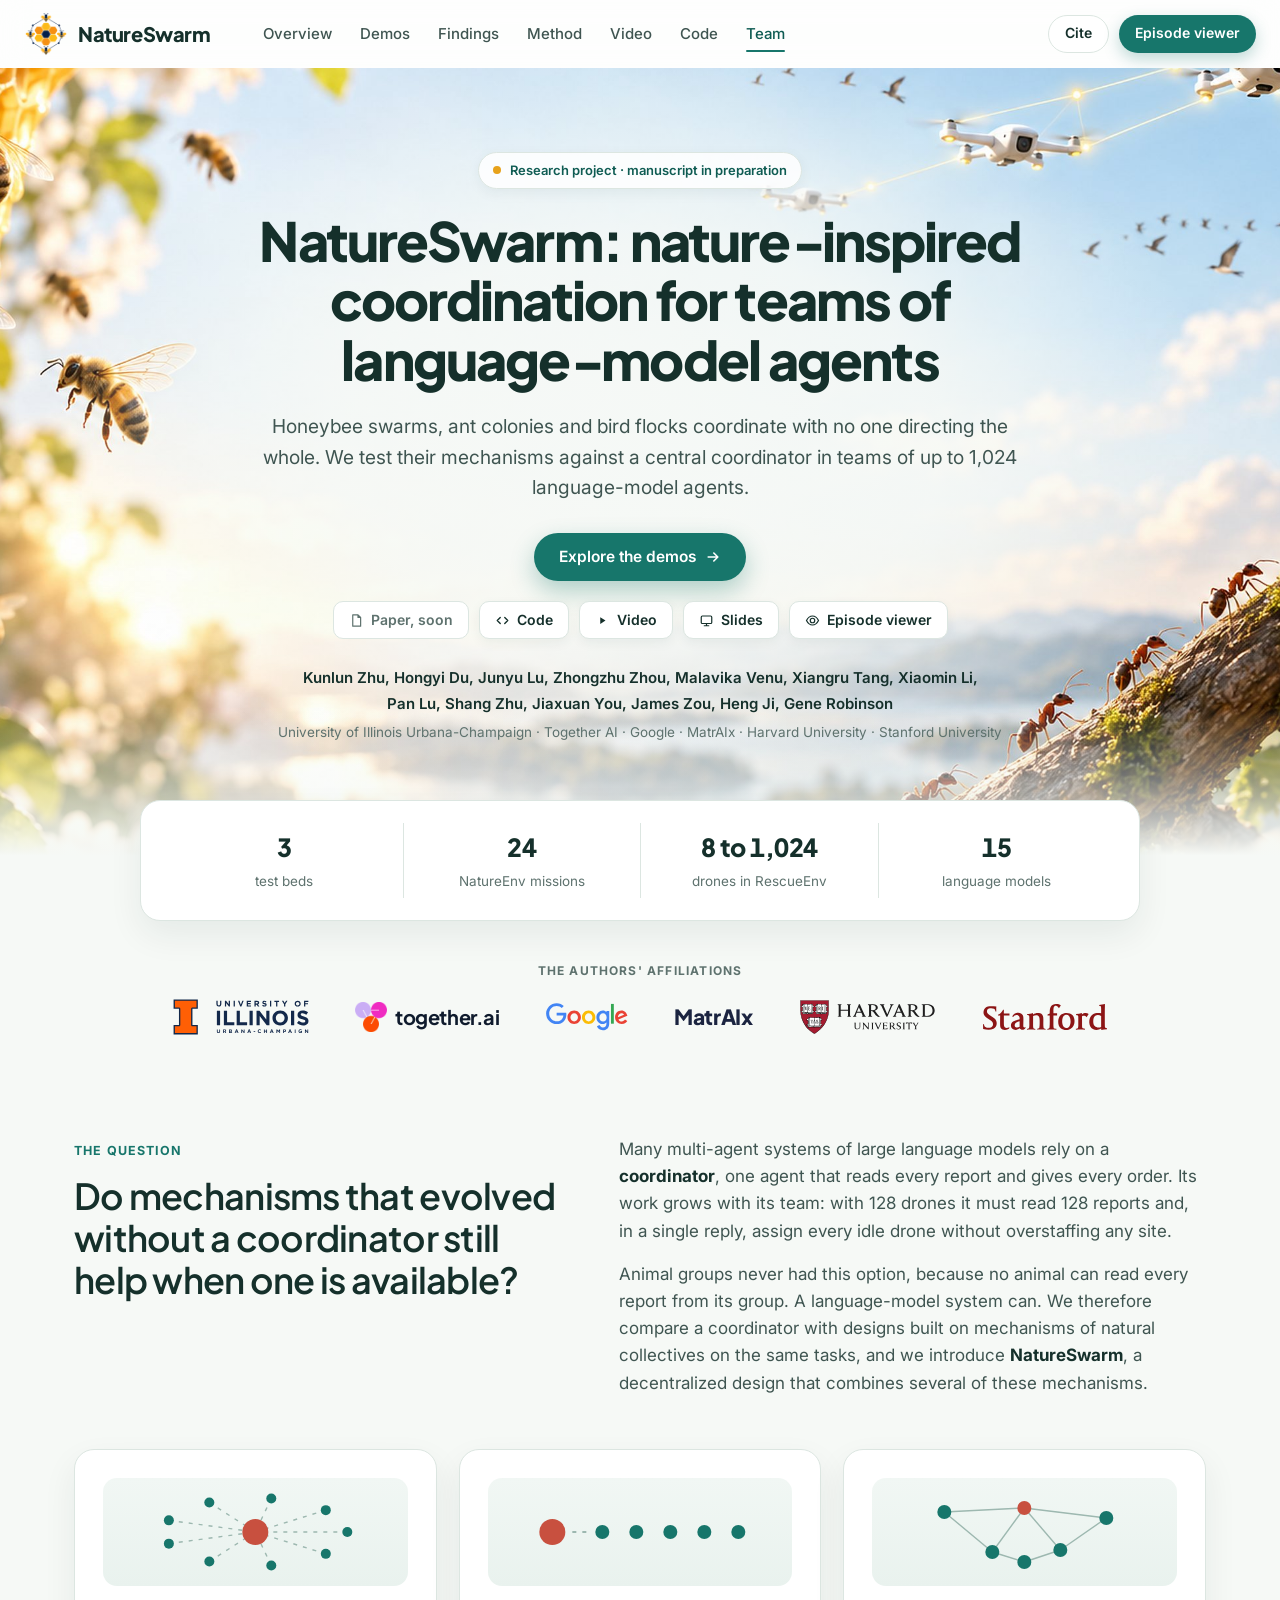
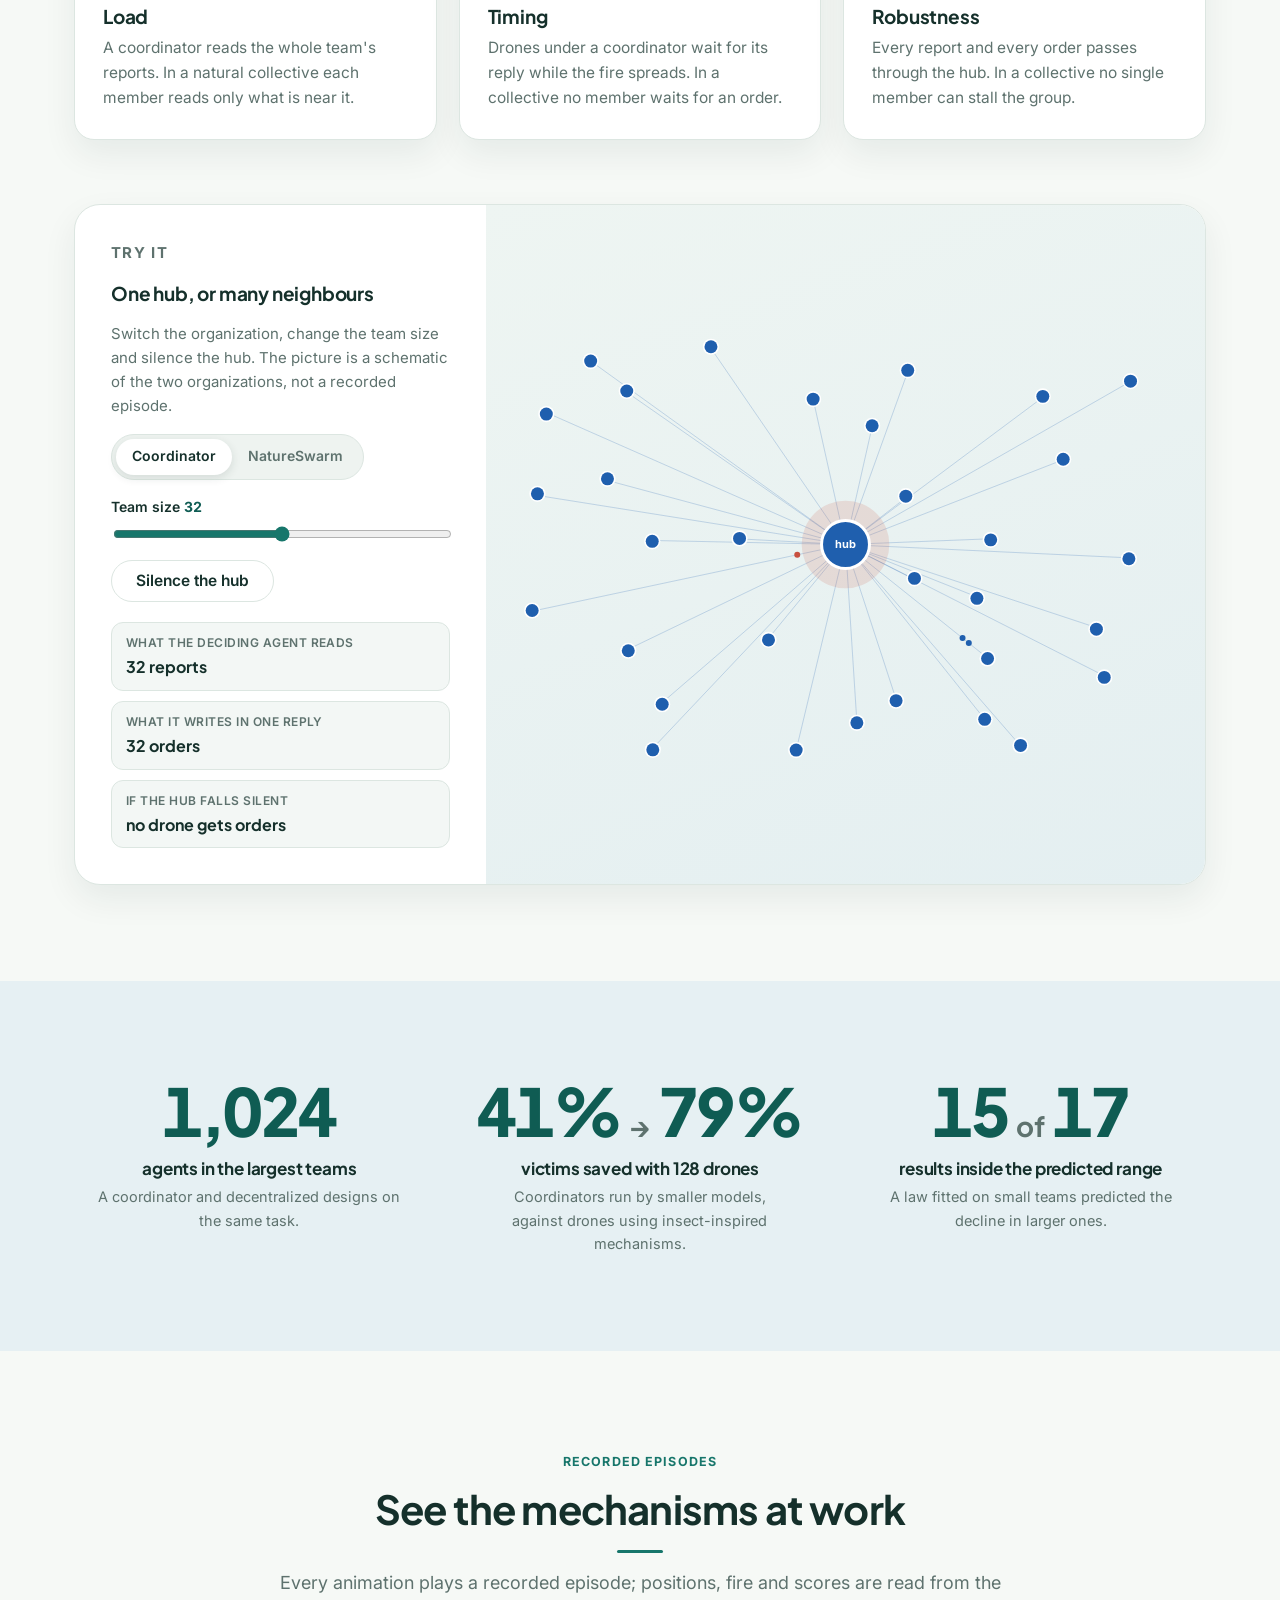
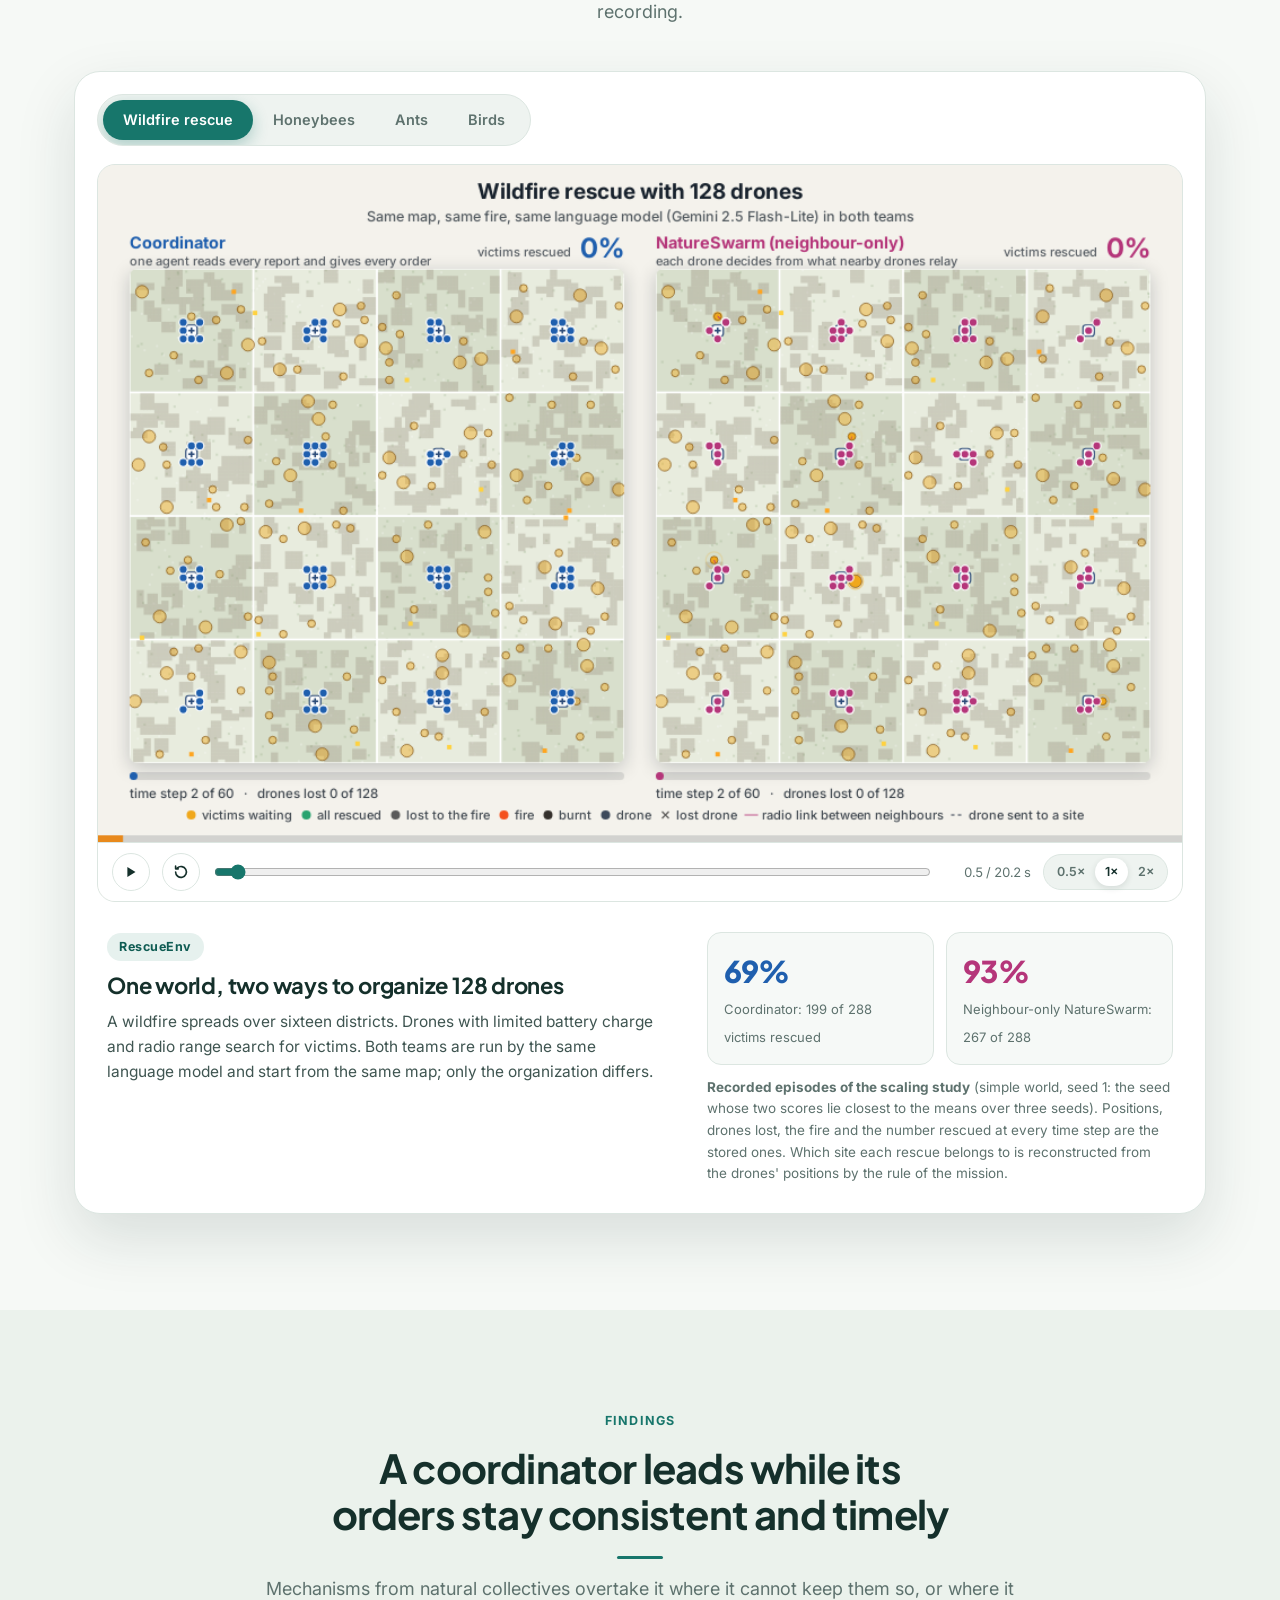
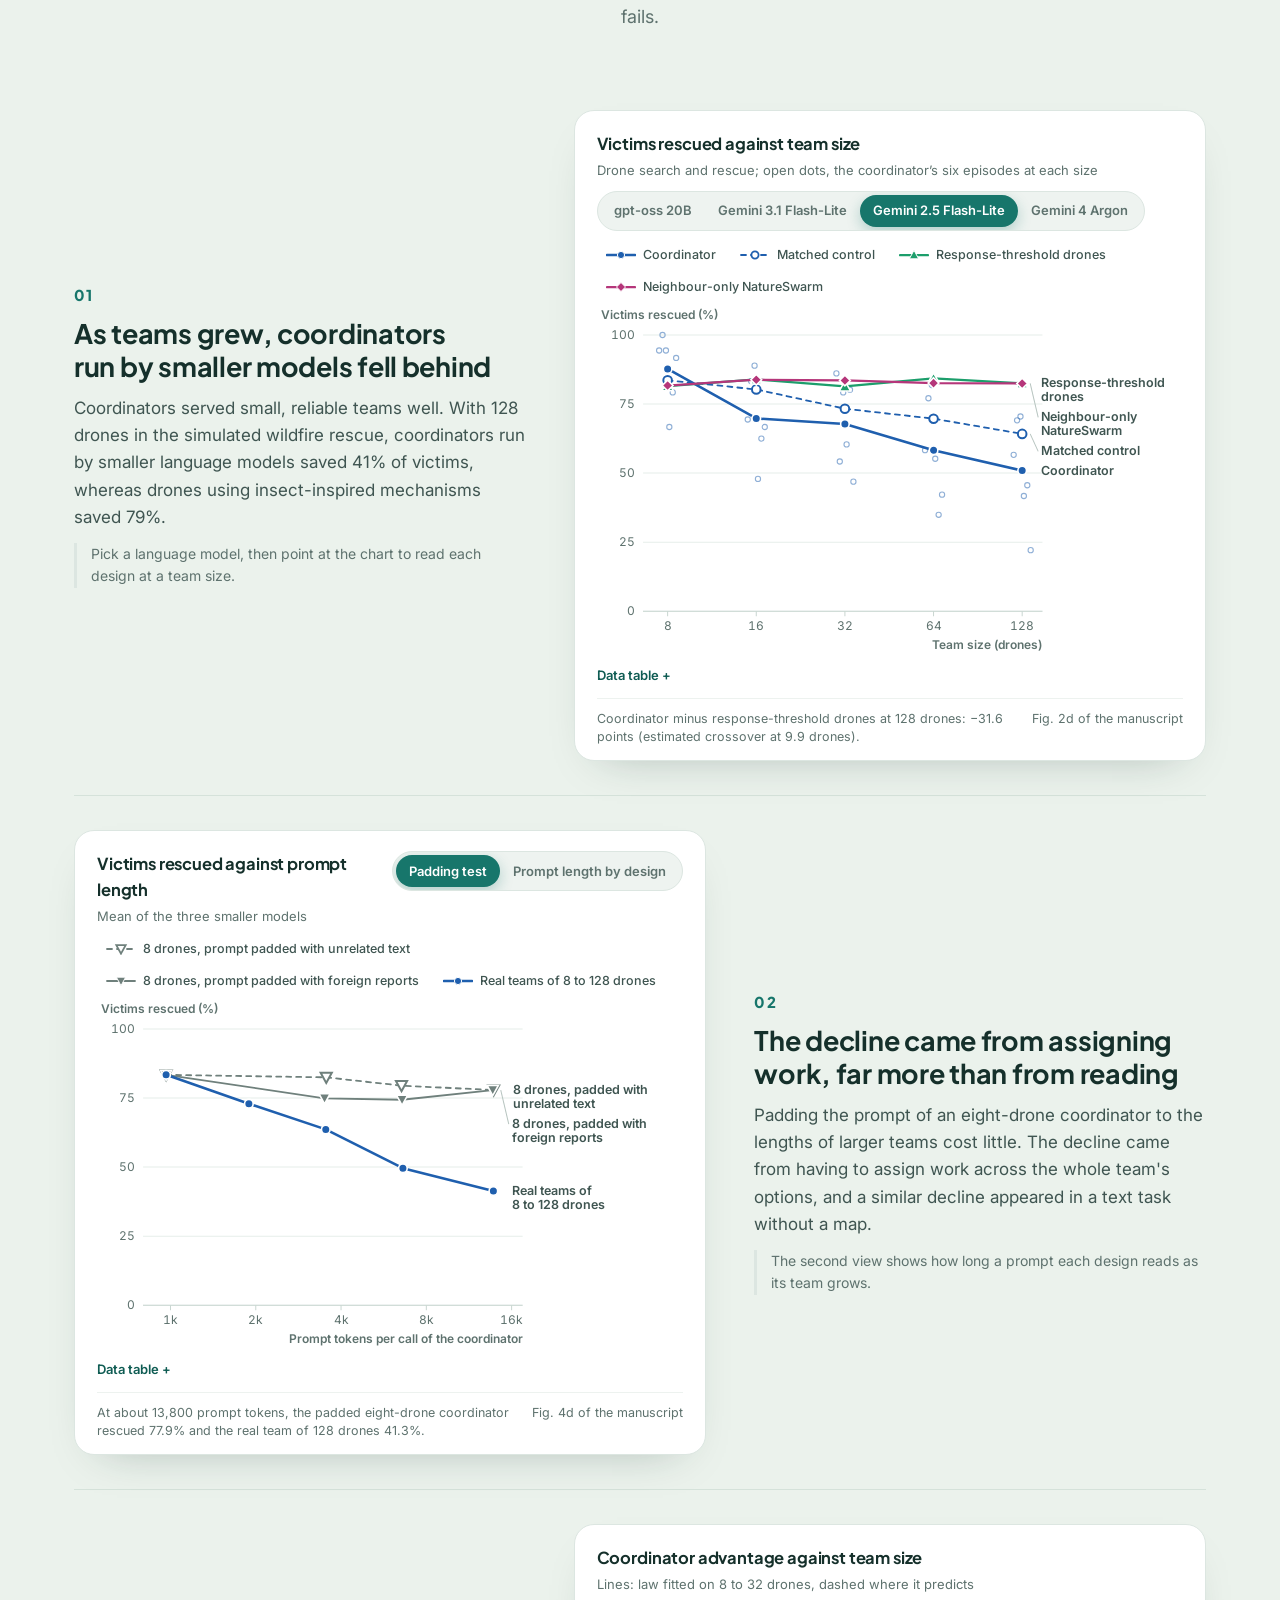
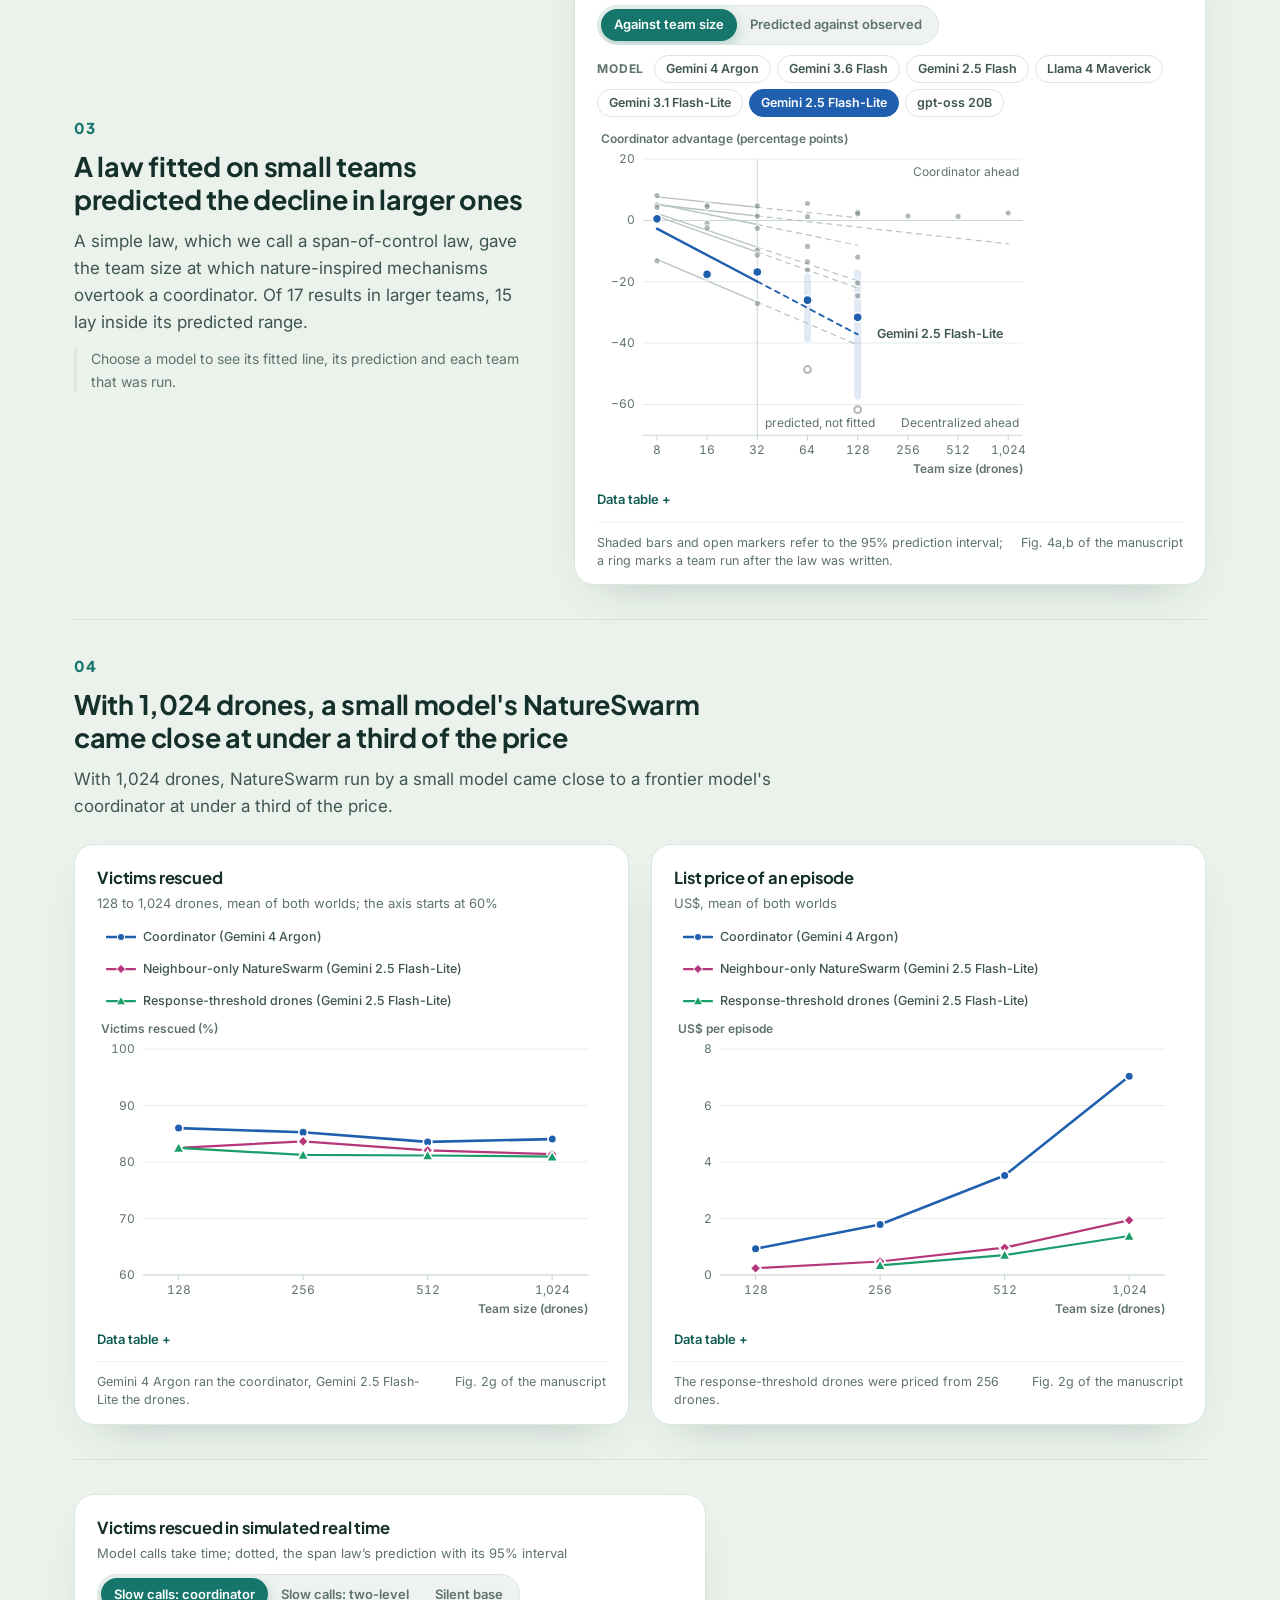
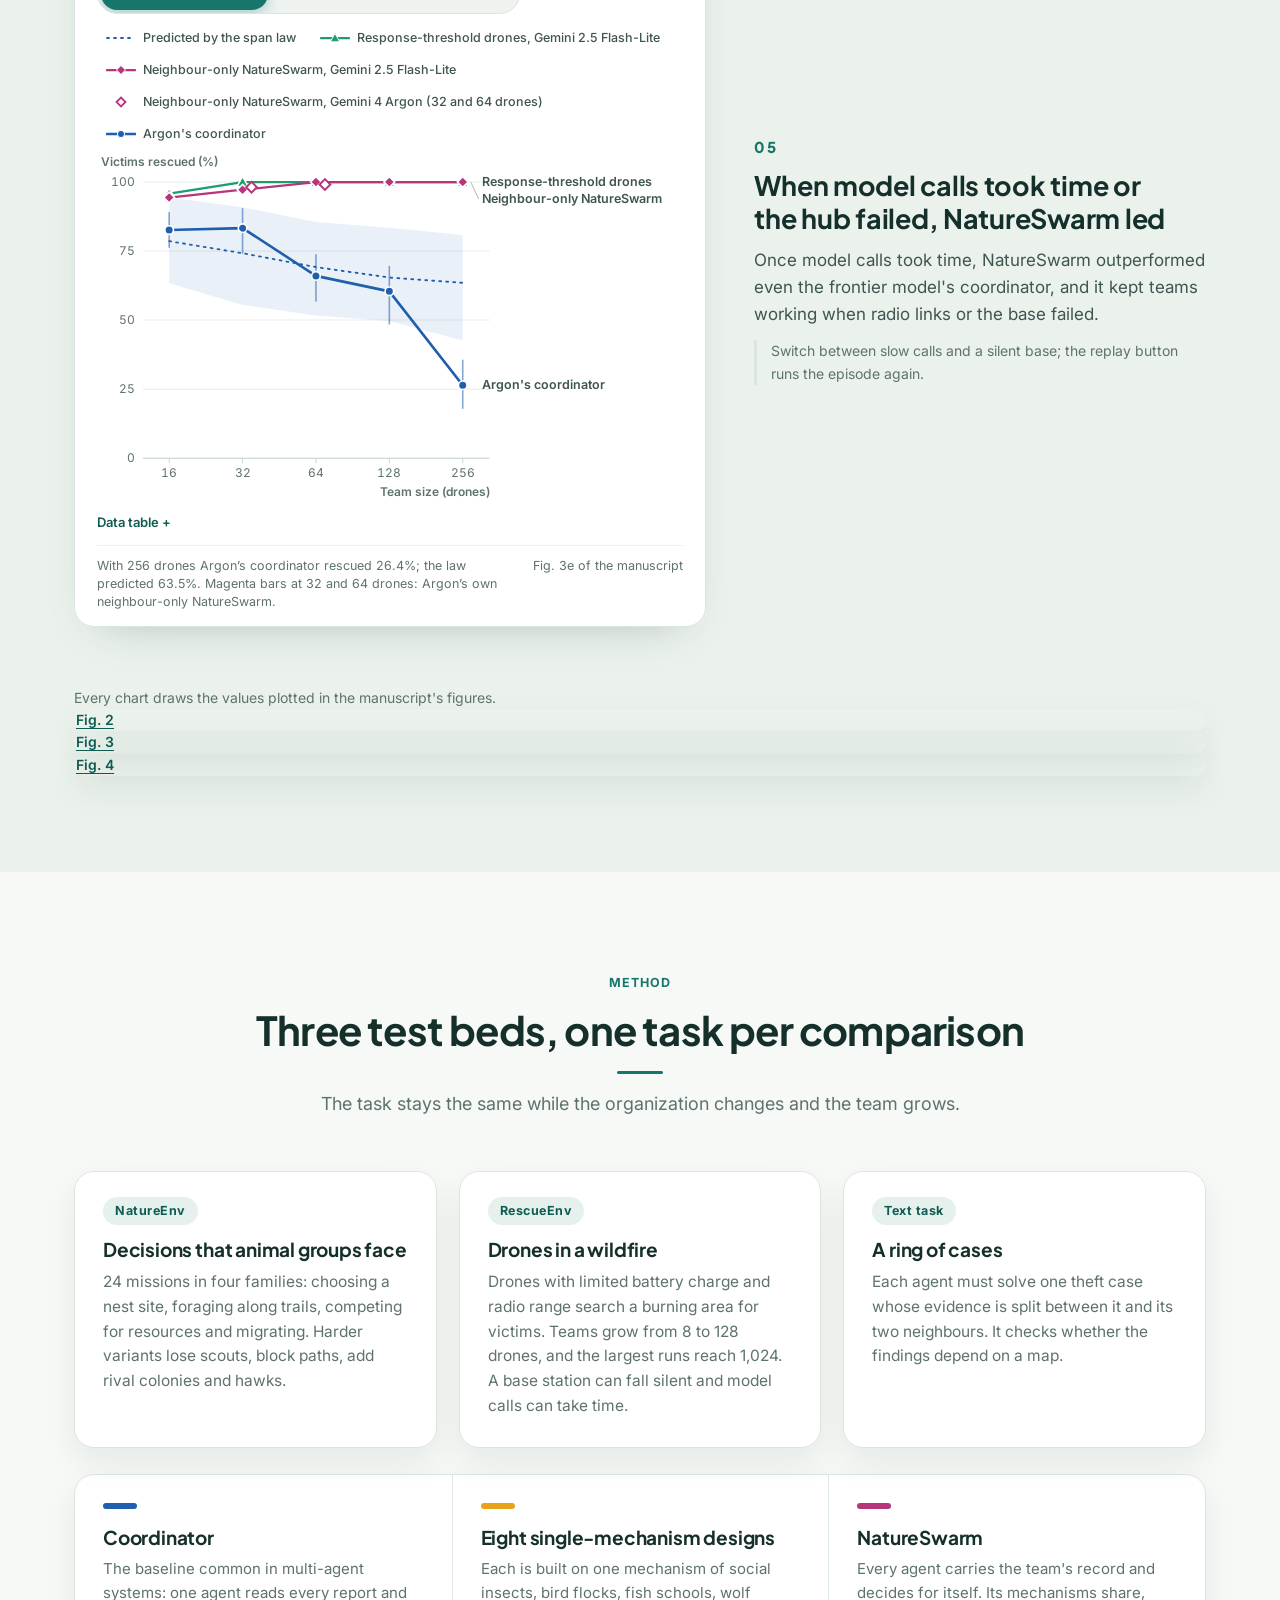
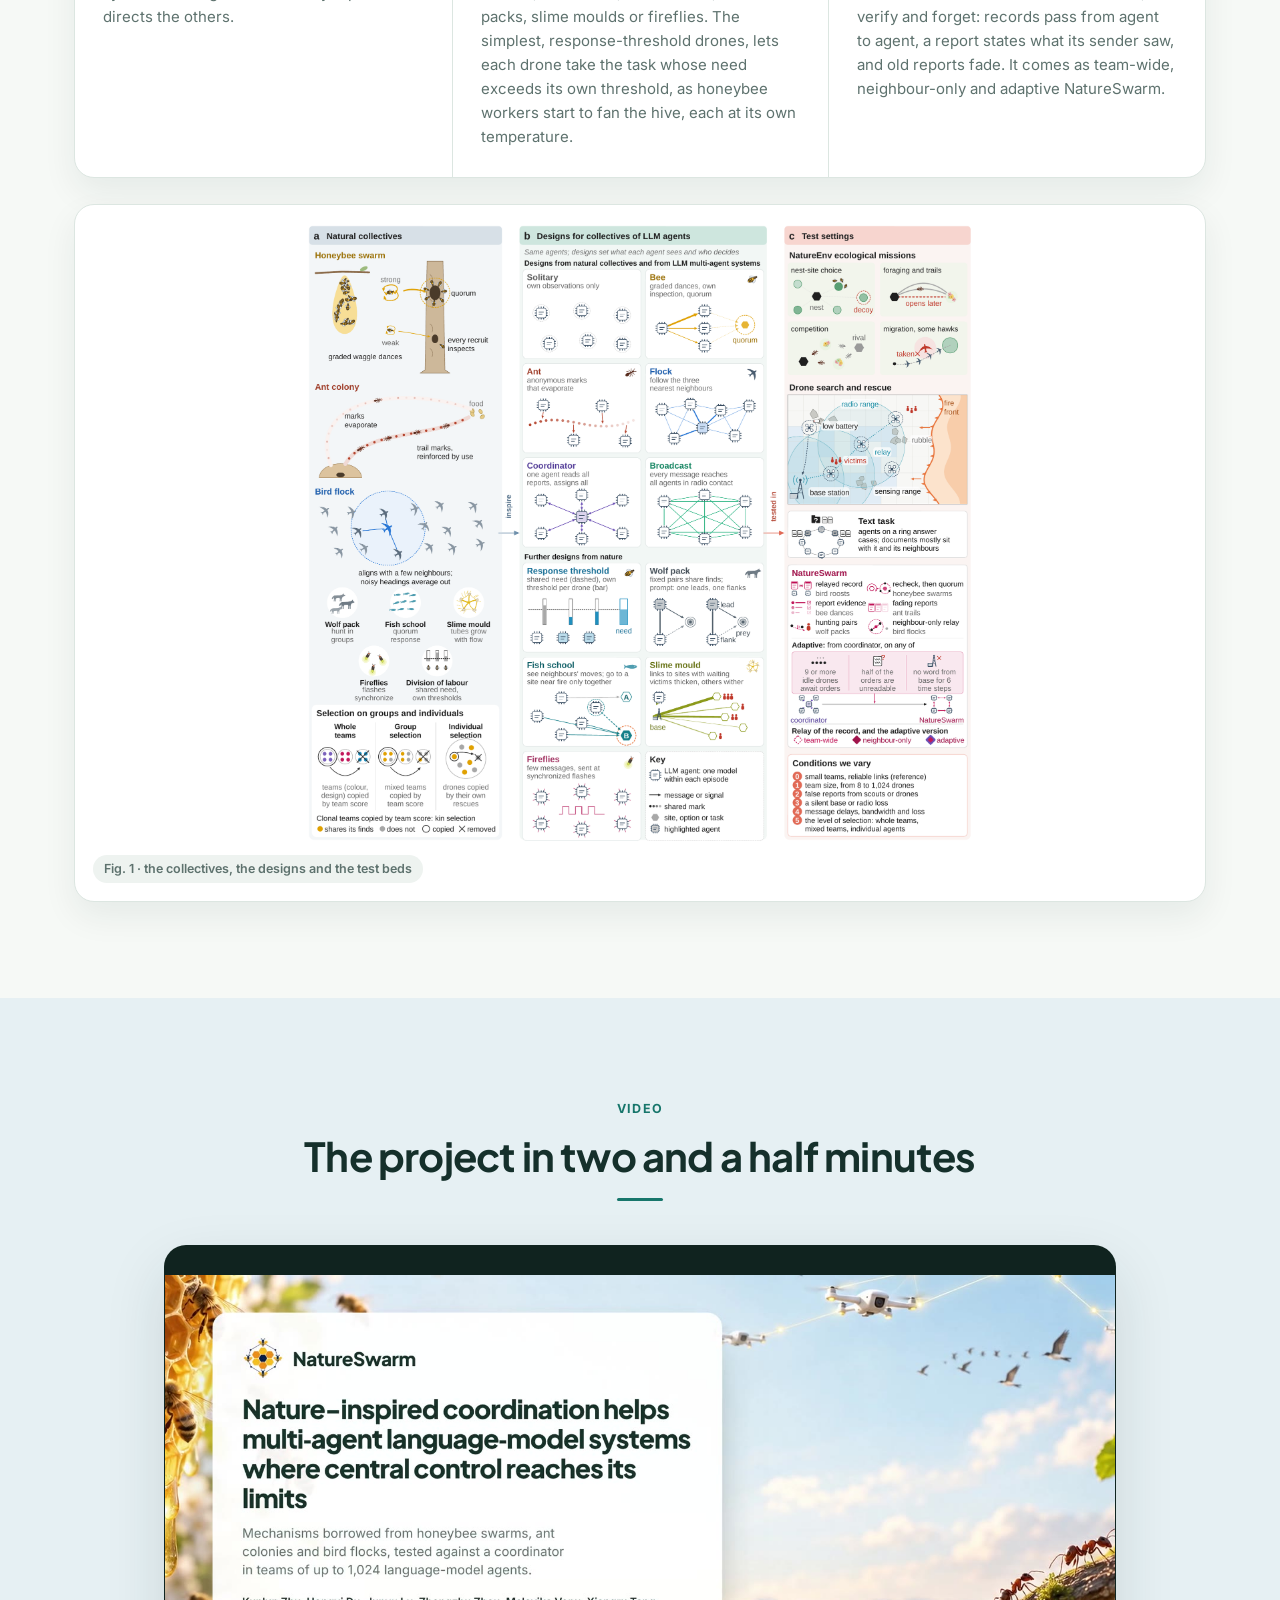
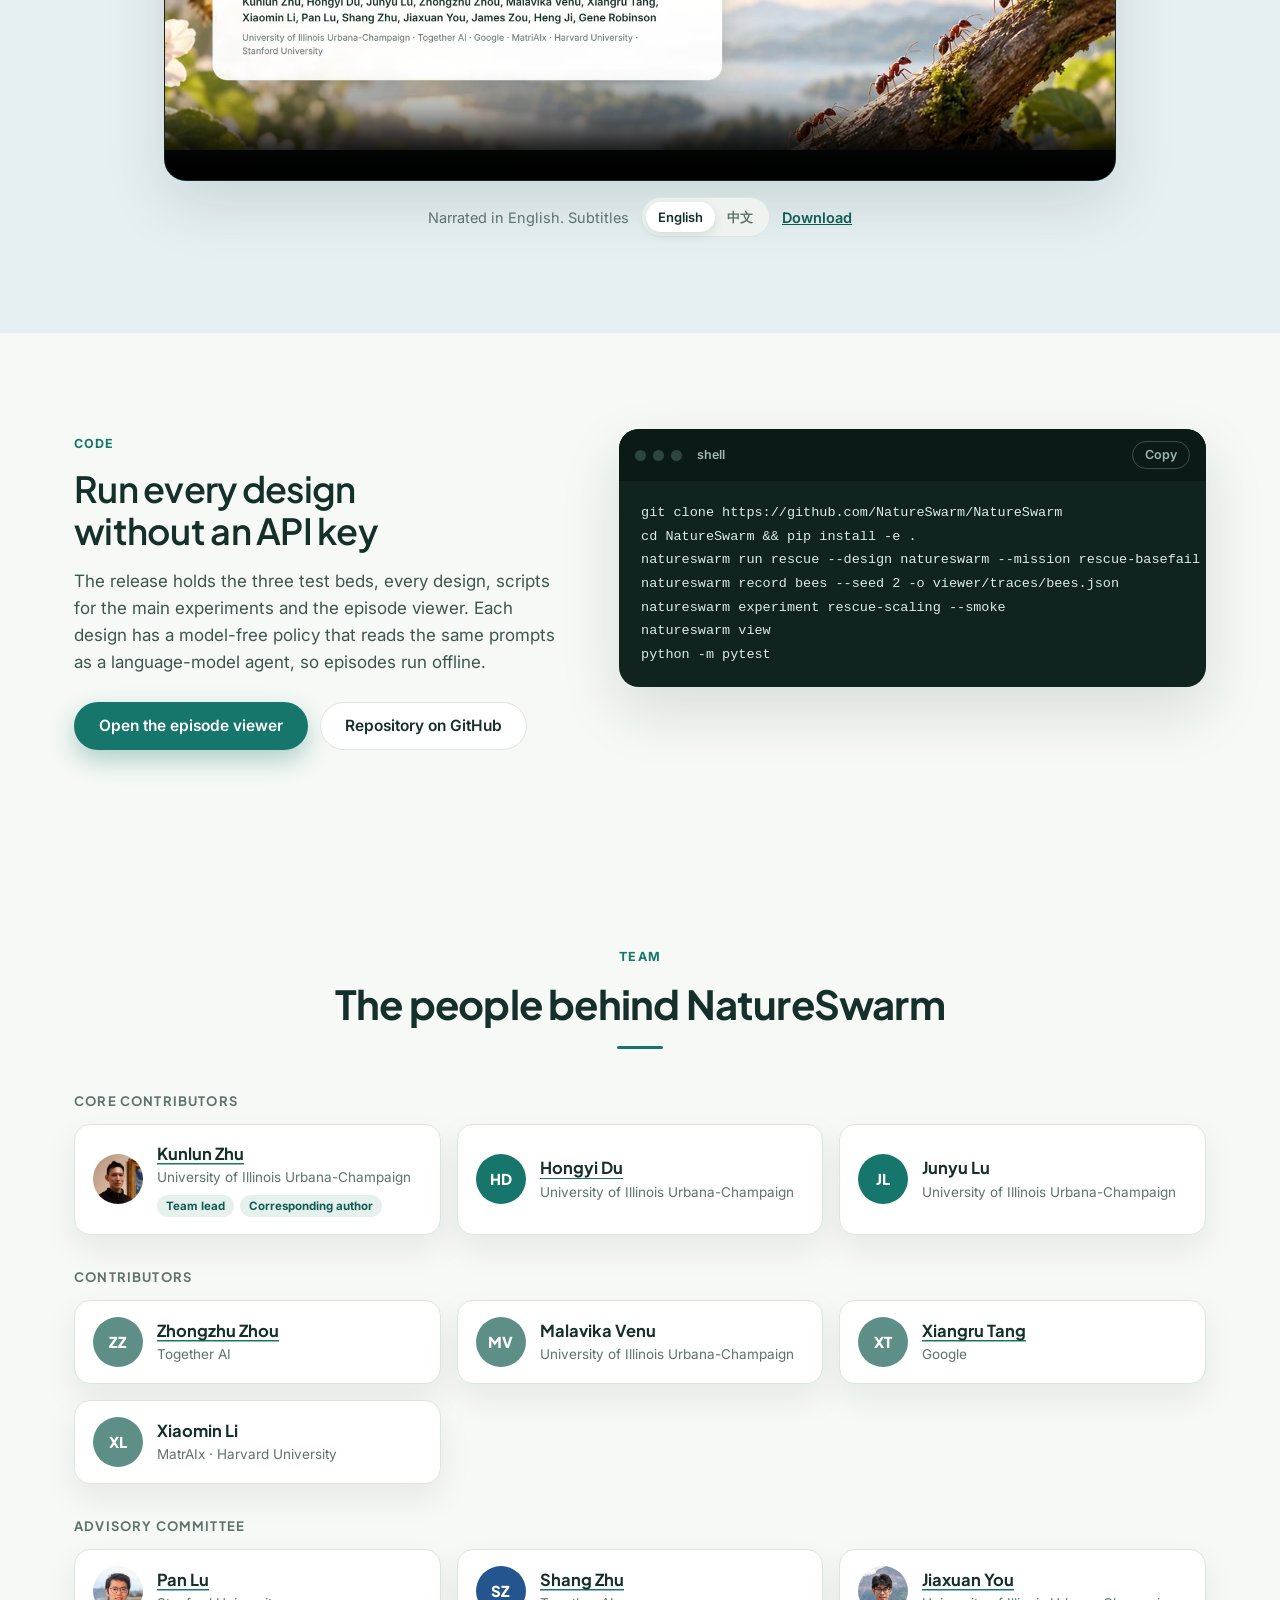
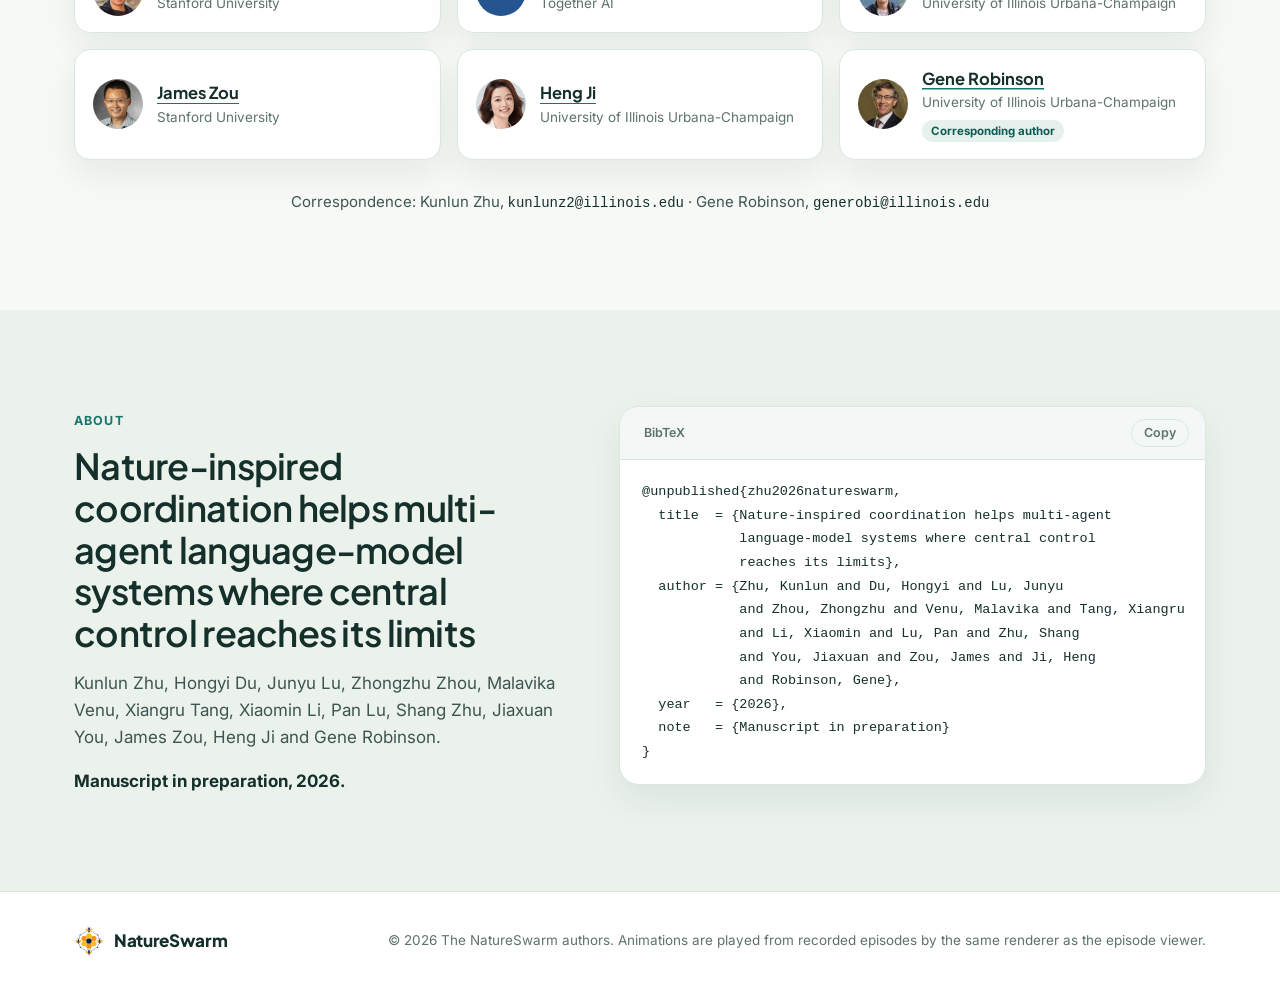
==== commit b59bc18f: "The affiliation is spelt MatrAIx" ====
--- a/index.html
+++ b/index.html
@@ -51,7 +51,7 @@
       <a class="chip" href="viewer.html"><svg viewBox="0 0 20 20" width="15" height="15" aria-hidden="true"><circle cx="10" cy="10" r="3" fill="none" stroke="currentColor" stroke-width="1.6"/><path d="M2 10c2-4 5-6 8-6s6 2 8 6c-2 4-5 6-8 6s-6-2-8-6z" fill="none" stroke="currentColor" stroke-width="1.6"/></svg>Episode viewer</a>
     </p>
     <p class="byline">Kunlun Zhu, Hongyi Du, Junyu Lu, Zhongzhu Zhou, Malavika Venu, Xiangru Tang, Xiaomin Li, Pan Lu, Shang Zhu, Jiaxuan You, James Zou, Heng Ji, Gene Robinson</p>
-    <p class="affil">University of Illinois Urbana-Champaign · Together AI · Google · MatriAIx · Harvard University · Stanford University</p>
+    <p class="affil">University of Illinois Urbana-Champaign · Together AI · Google · MatrAIx · Harvard University · Stanford University</p>
   </div>
 </section>
 
@@ -71,7 +71,7 @@
       <li><img src="media/orgs/illinois.svg" alt="University of Illinois Urbana-Champaign" height="36"></li>
       <li class="together"><img src="media/orgs/together_mark.png" alt="" height="30"><span>together.ai</span></li>
       <li><img src="media/orgs/google.svg" alt="Google" height="28"></li>
-      <li class="word"><span>MatriAIx</span></li>
+      <li class="word"><span>MatrAIx</span></li>
       <li><img src="media/orgs/harvard.svg" alt="Harvard University" height="38"></li>
       <li><img src="media/orgs/stanford.svg" alt="Stanford University" height="26"></li>
     </ul>
@@ -275,7 +275,7 @@
       <article class="person-card lift"><span class="avatar mid">ZZ</span><div><b><a href="https://www.zhongzhuzhou.org/" rel="noopener">Zhongzhu Zhou</a></b><span>Together AI</span></div></article>
       <article class="person-card lift"><span class="avatar mid">MV</span><div><b>Malavika Venu</b><span>University of Illinois Urbana-Champaign</span></div></article>
       <article class="person-card lift"><span class="avatar mid">XT</span><div><b><a href="https://scholar.google.com/citations?user=gGcRkpYAAAAJ" rel="noopener">Xiangru Tang</a></b><span>Google</span></div></article>
-      <article class="person-card lift"><span class="avatar mid">XL</span><div><b>Xiaomin Li</b><span>MatriAIx · Harvard University</span></div></article>
+      <article class="person-card lift"><span class="avatar mid">XL</span><div><b>Xiaomin Li</b><span>MatrAIx · Harvard University</span></div></article>
     </div></div>
     <div class="team-group reveal"><h3>Advisory committee</h3><div class="people">
       <article class="person-card lift"><img class="avatar photo" src="media/team/pan_lu.jpg" alt="" width="50" height="50" loading="lazy"><div><b><a href="https://lupantech.github.io/" rel="noopener">Pan Lu</a></b><span>Stanford University</span></div></article>
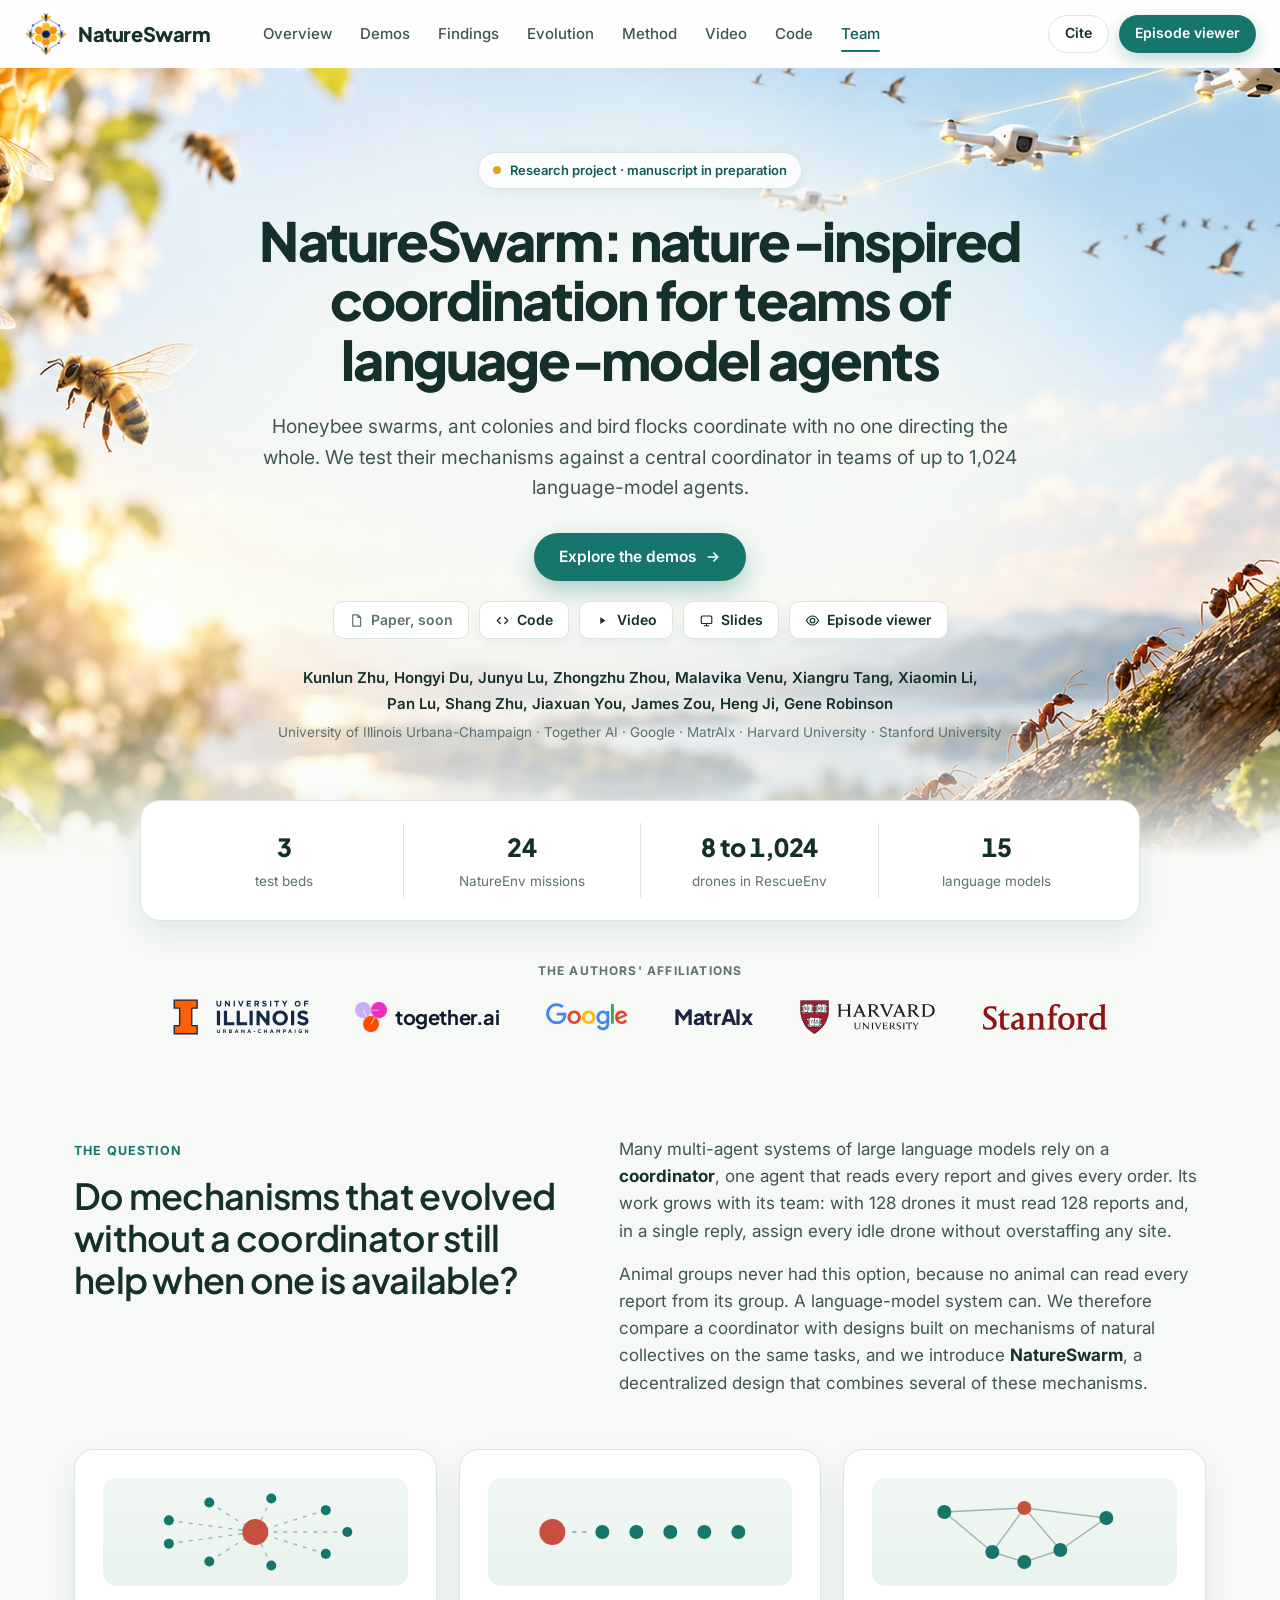
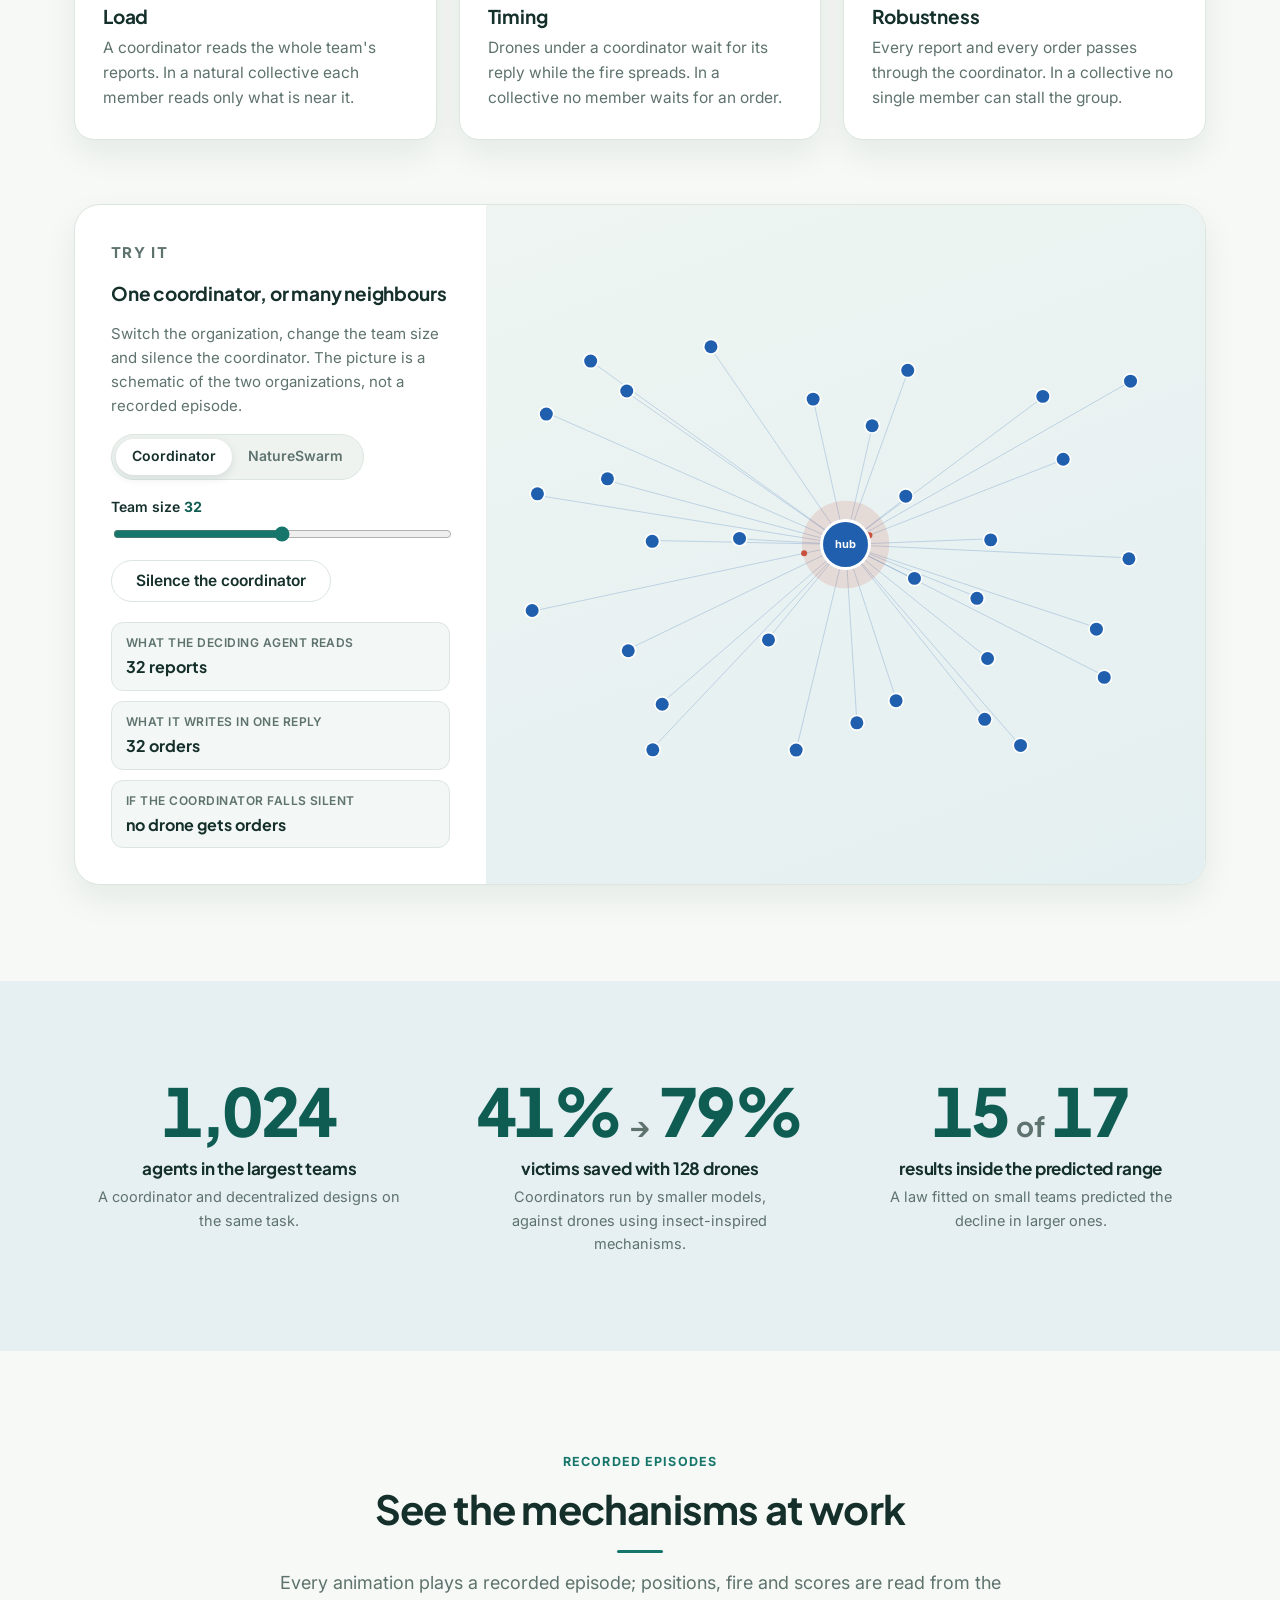
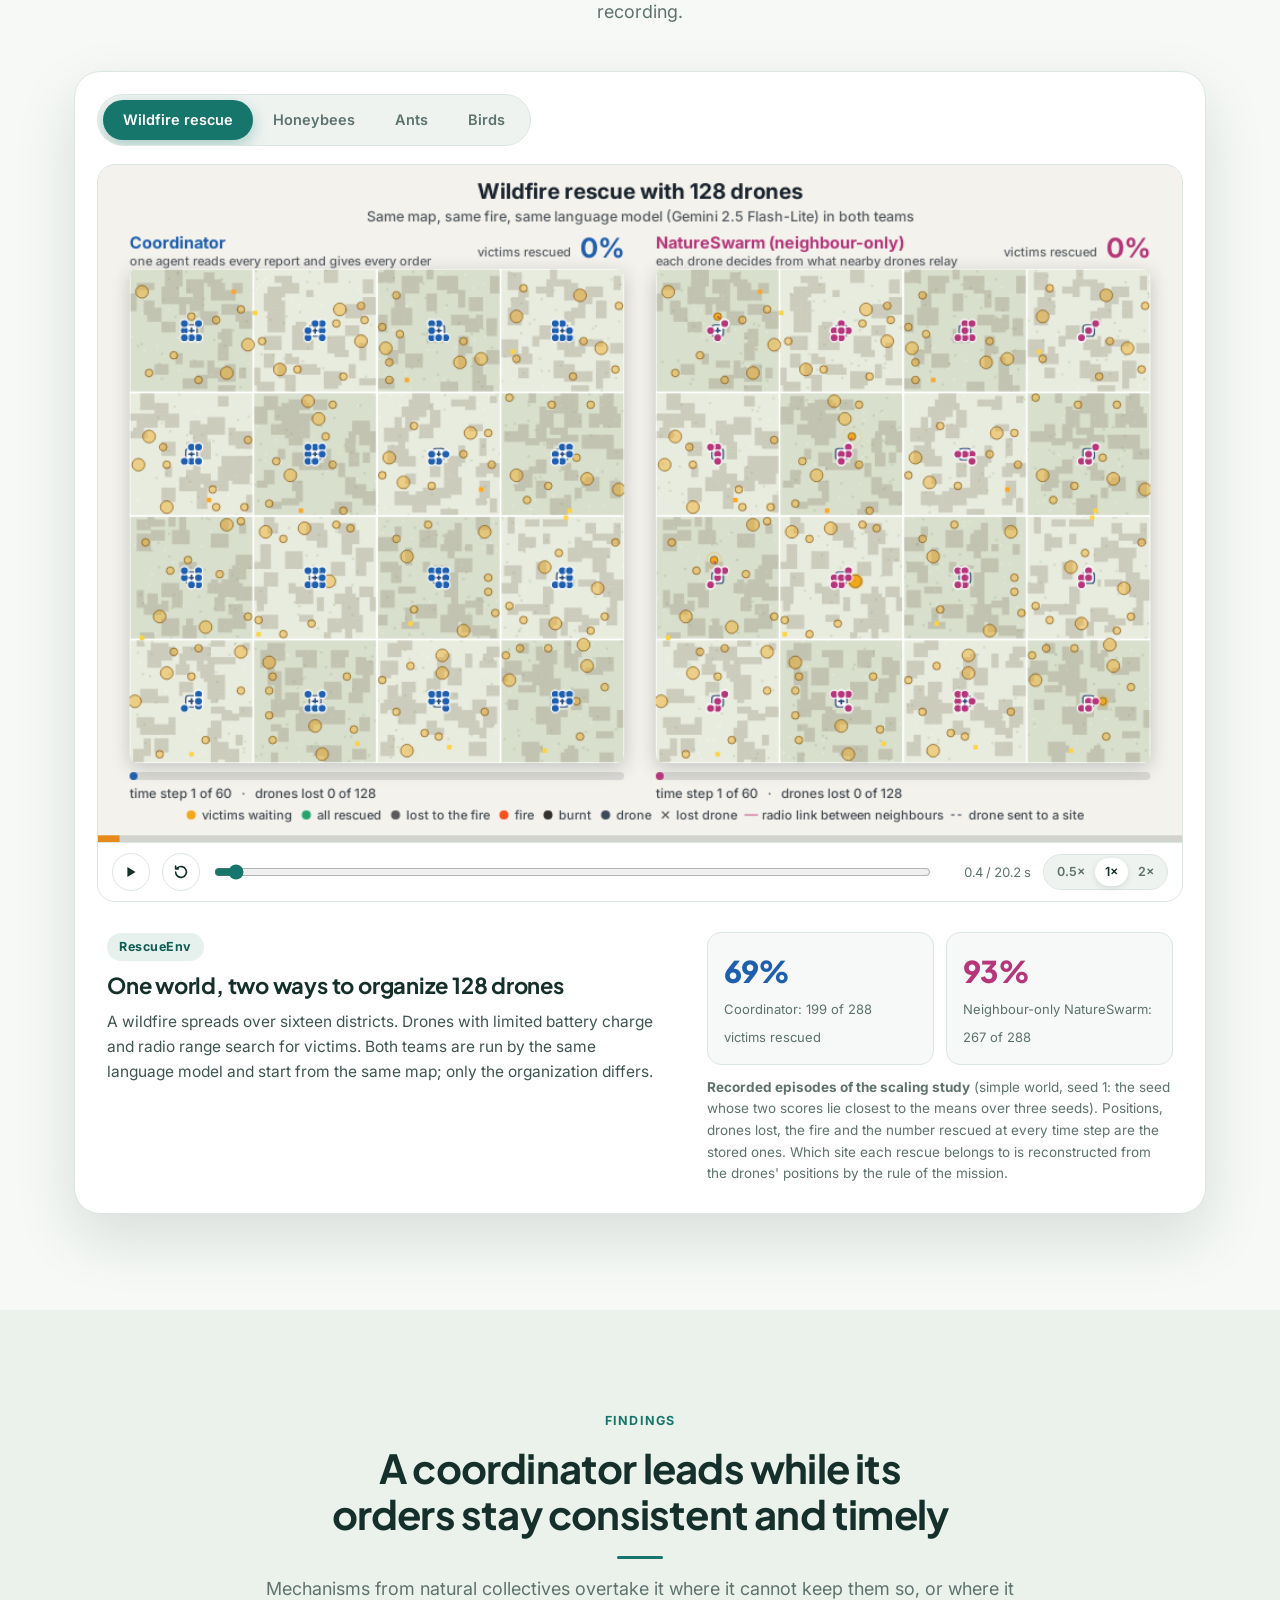
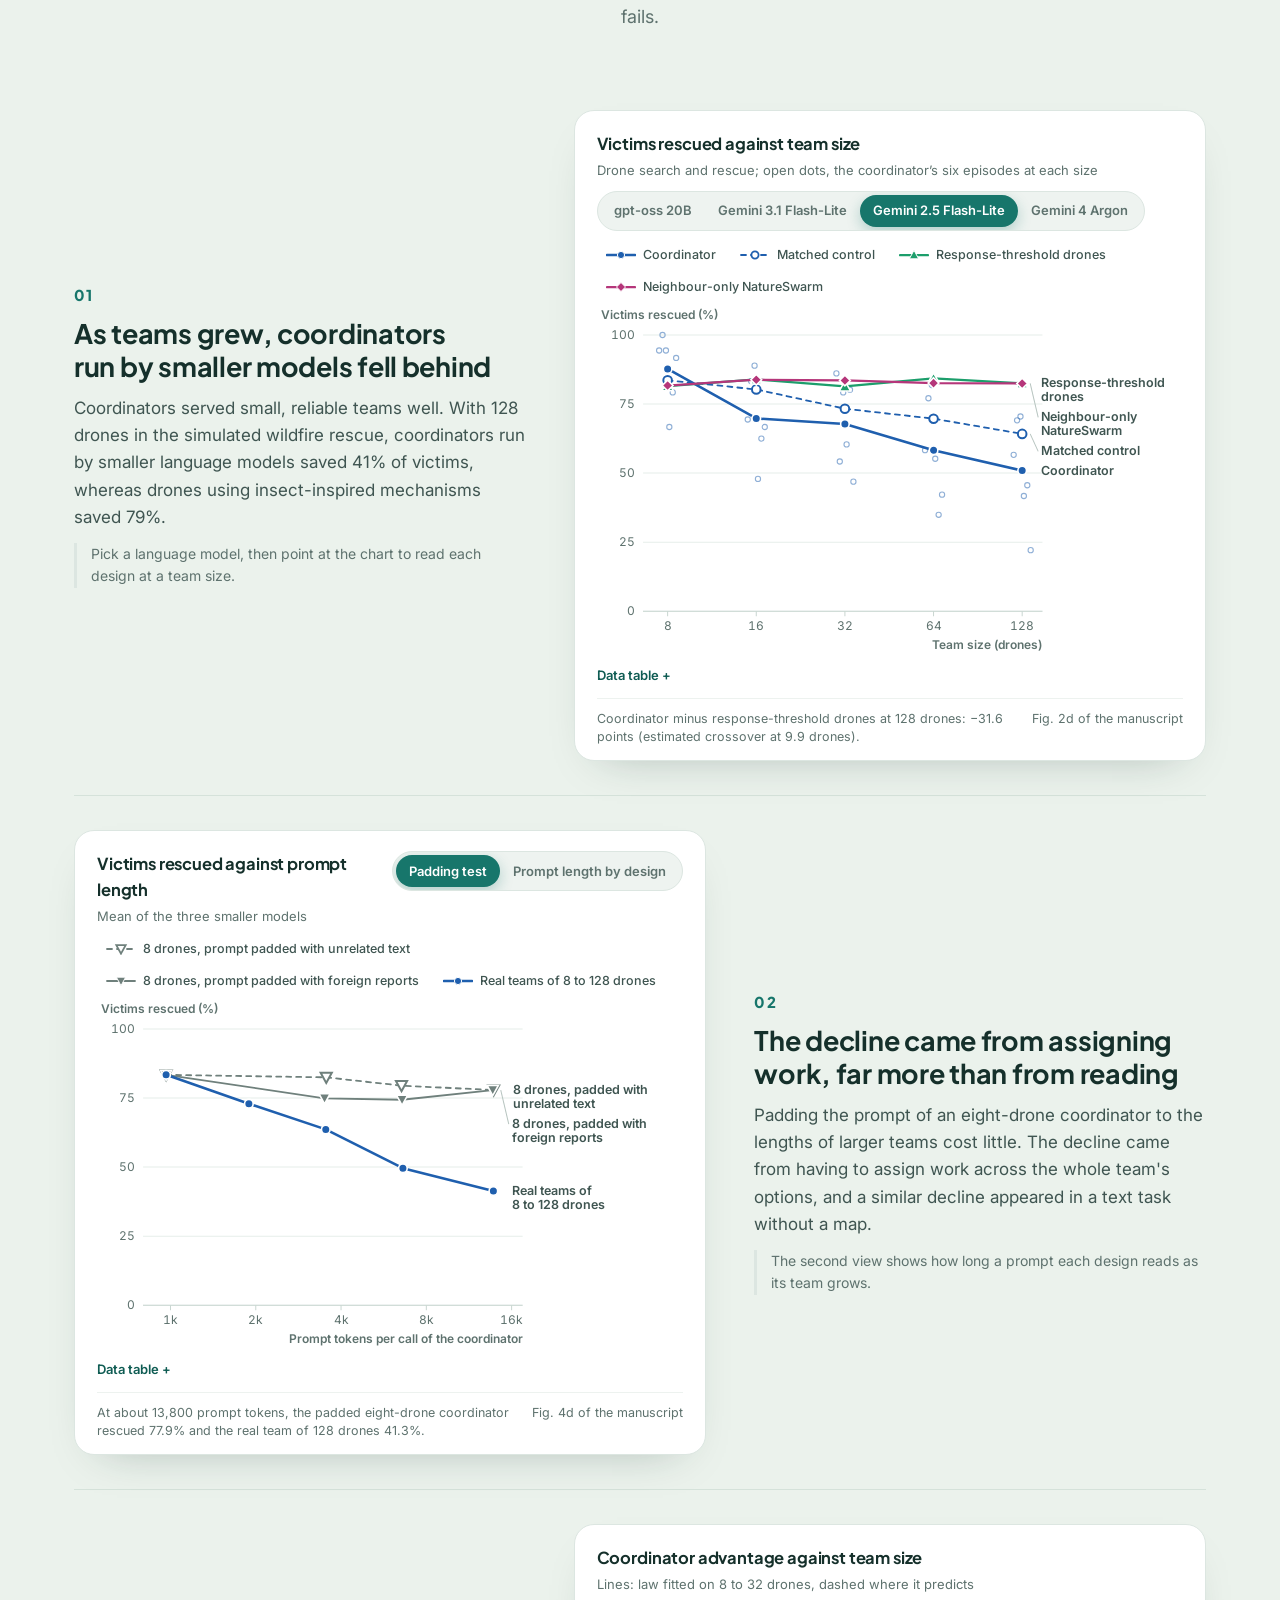
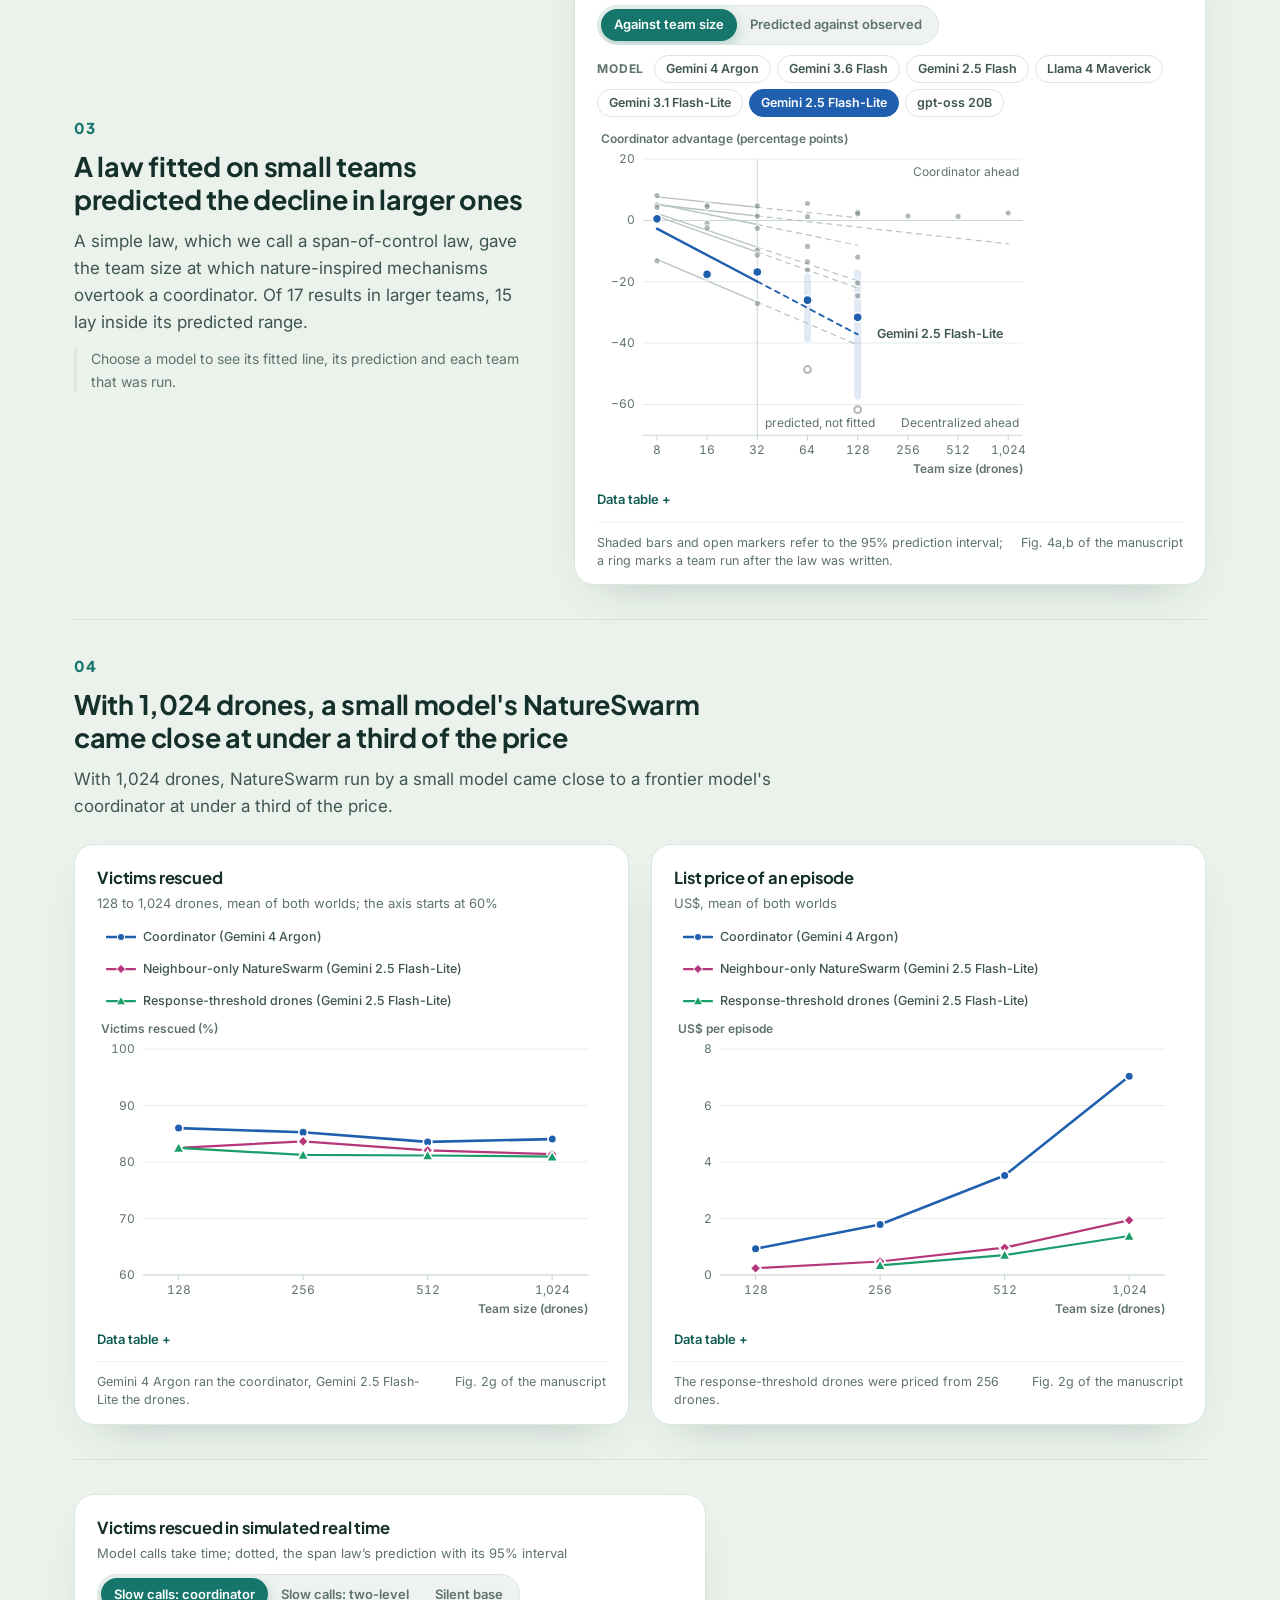
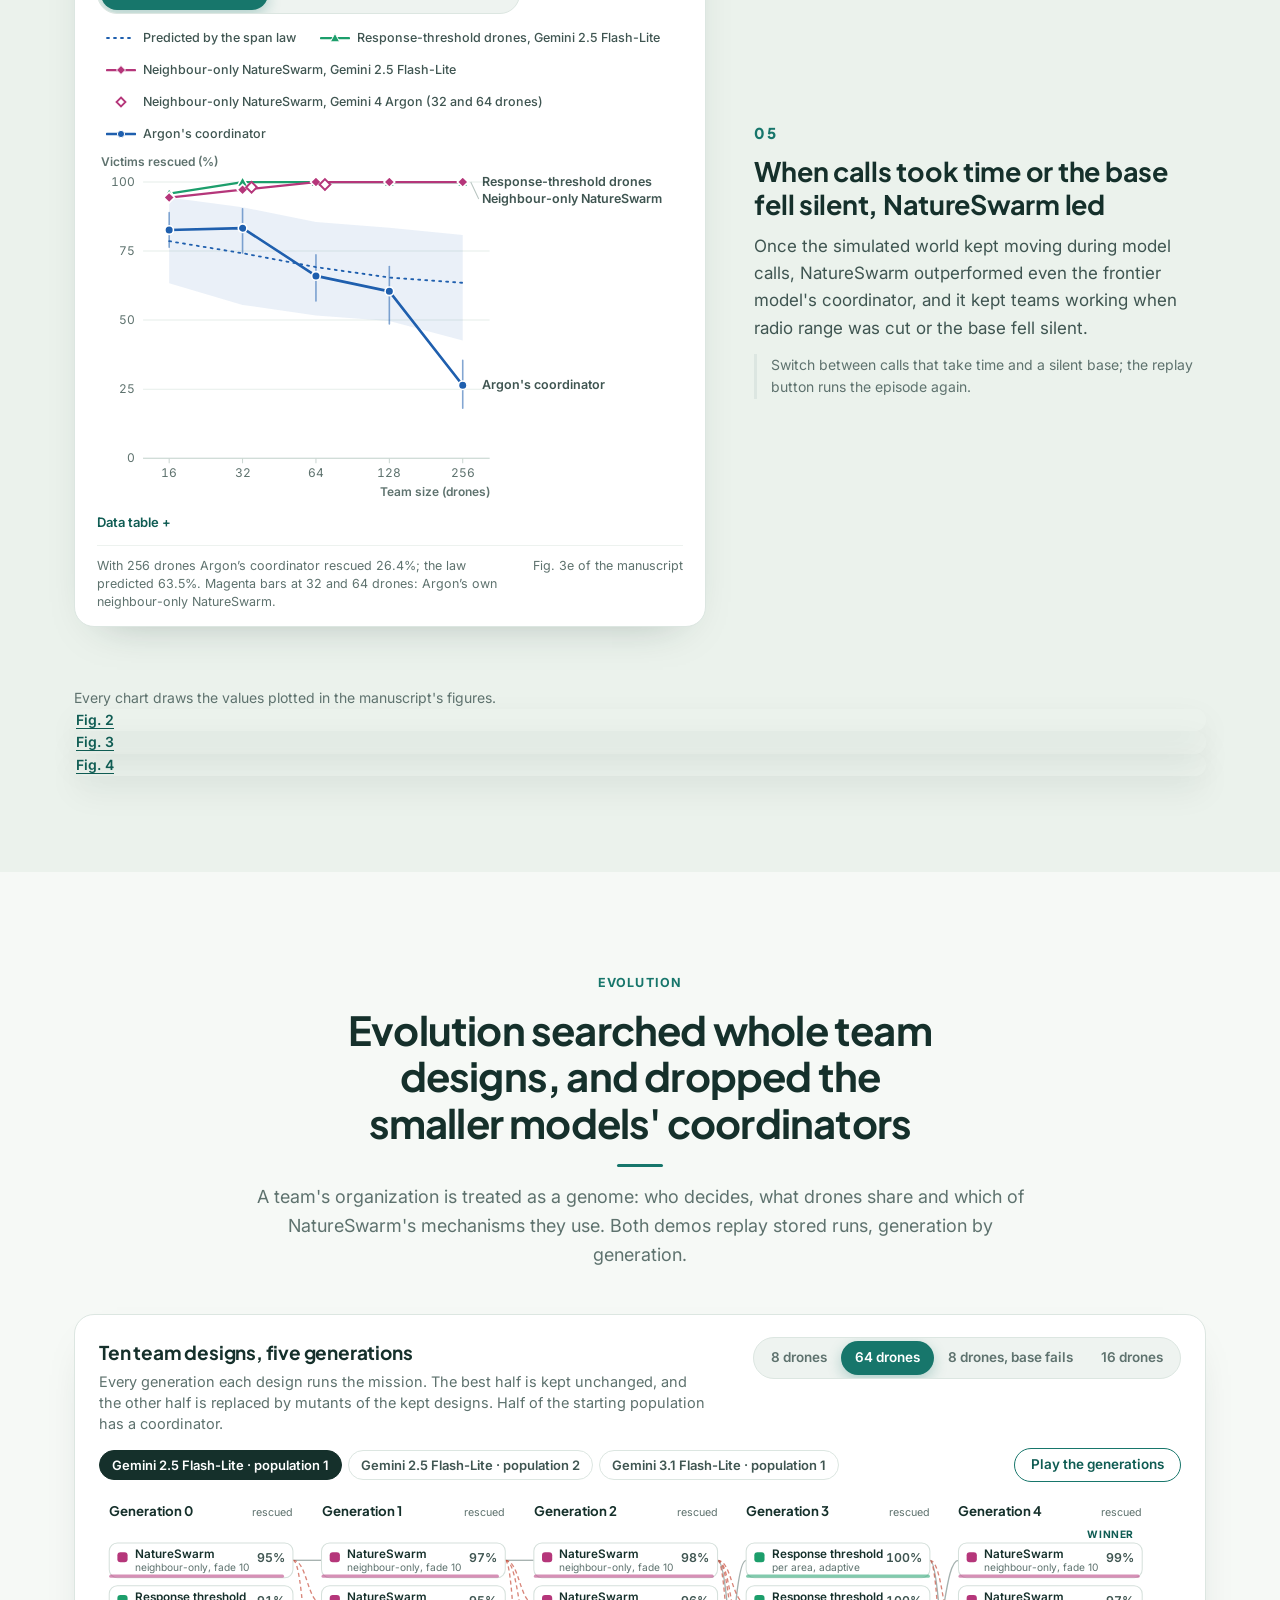
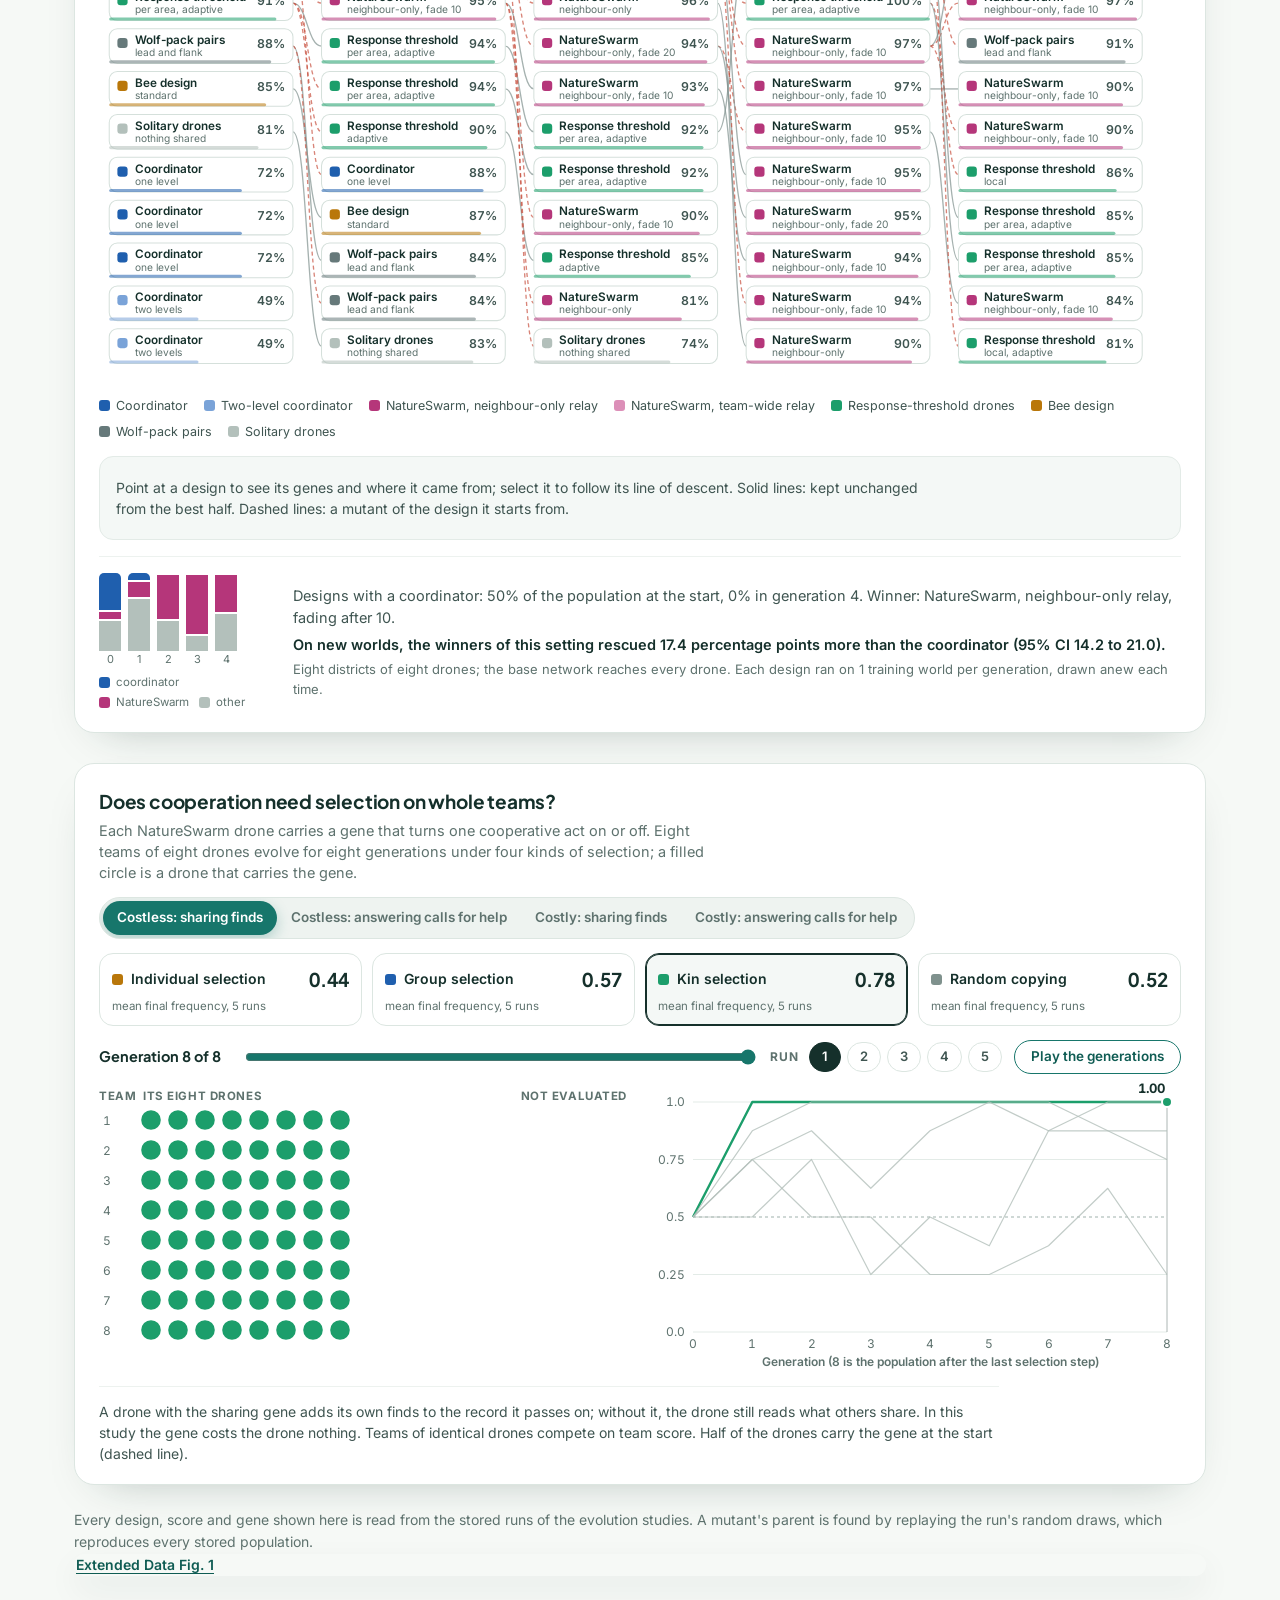
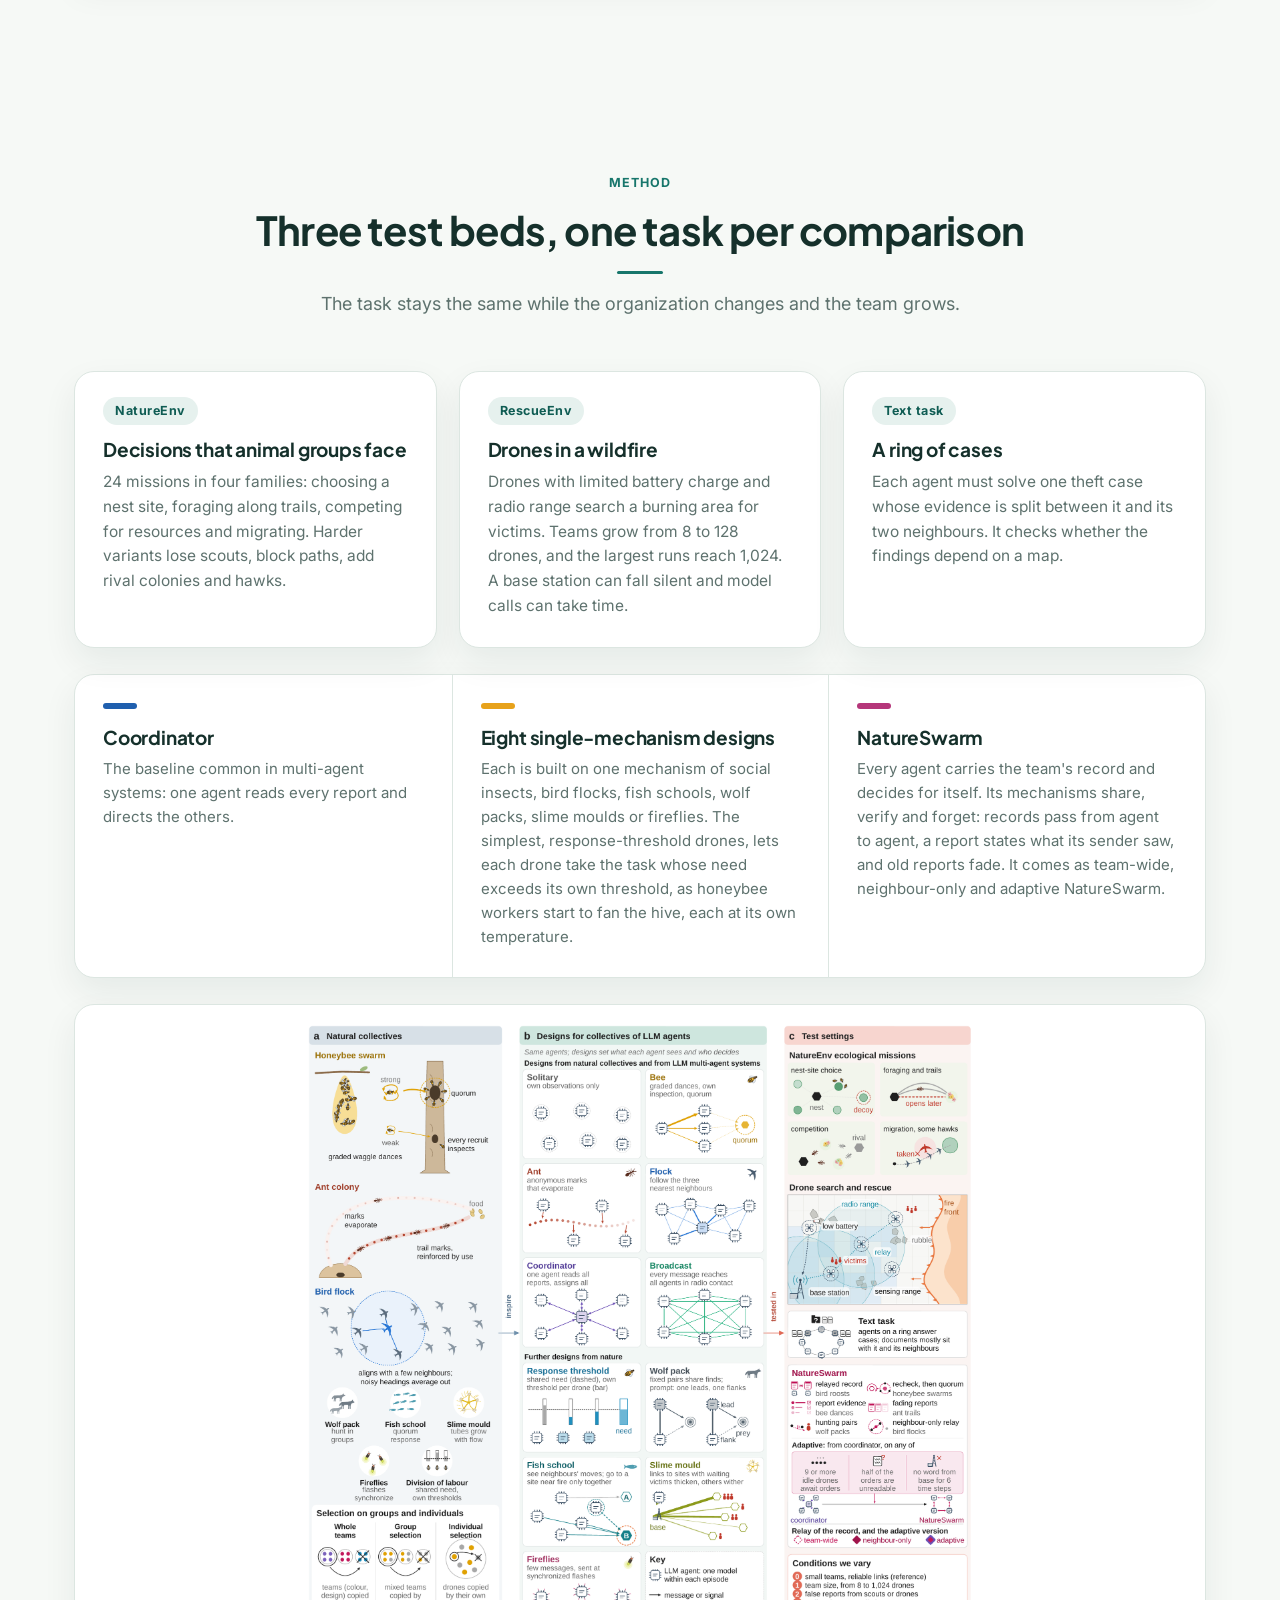
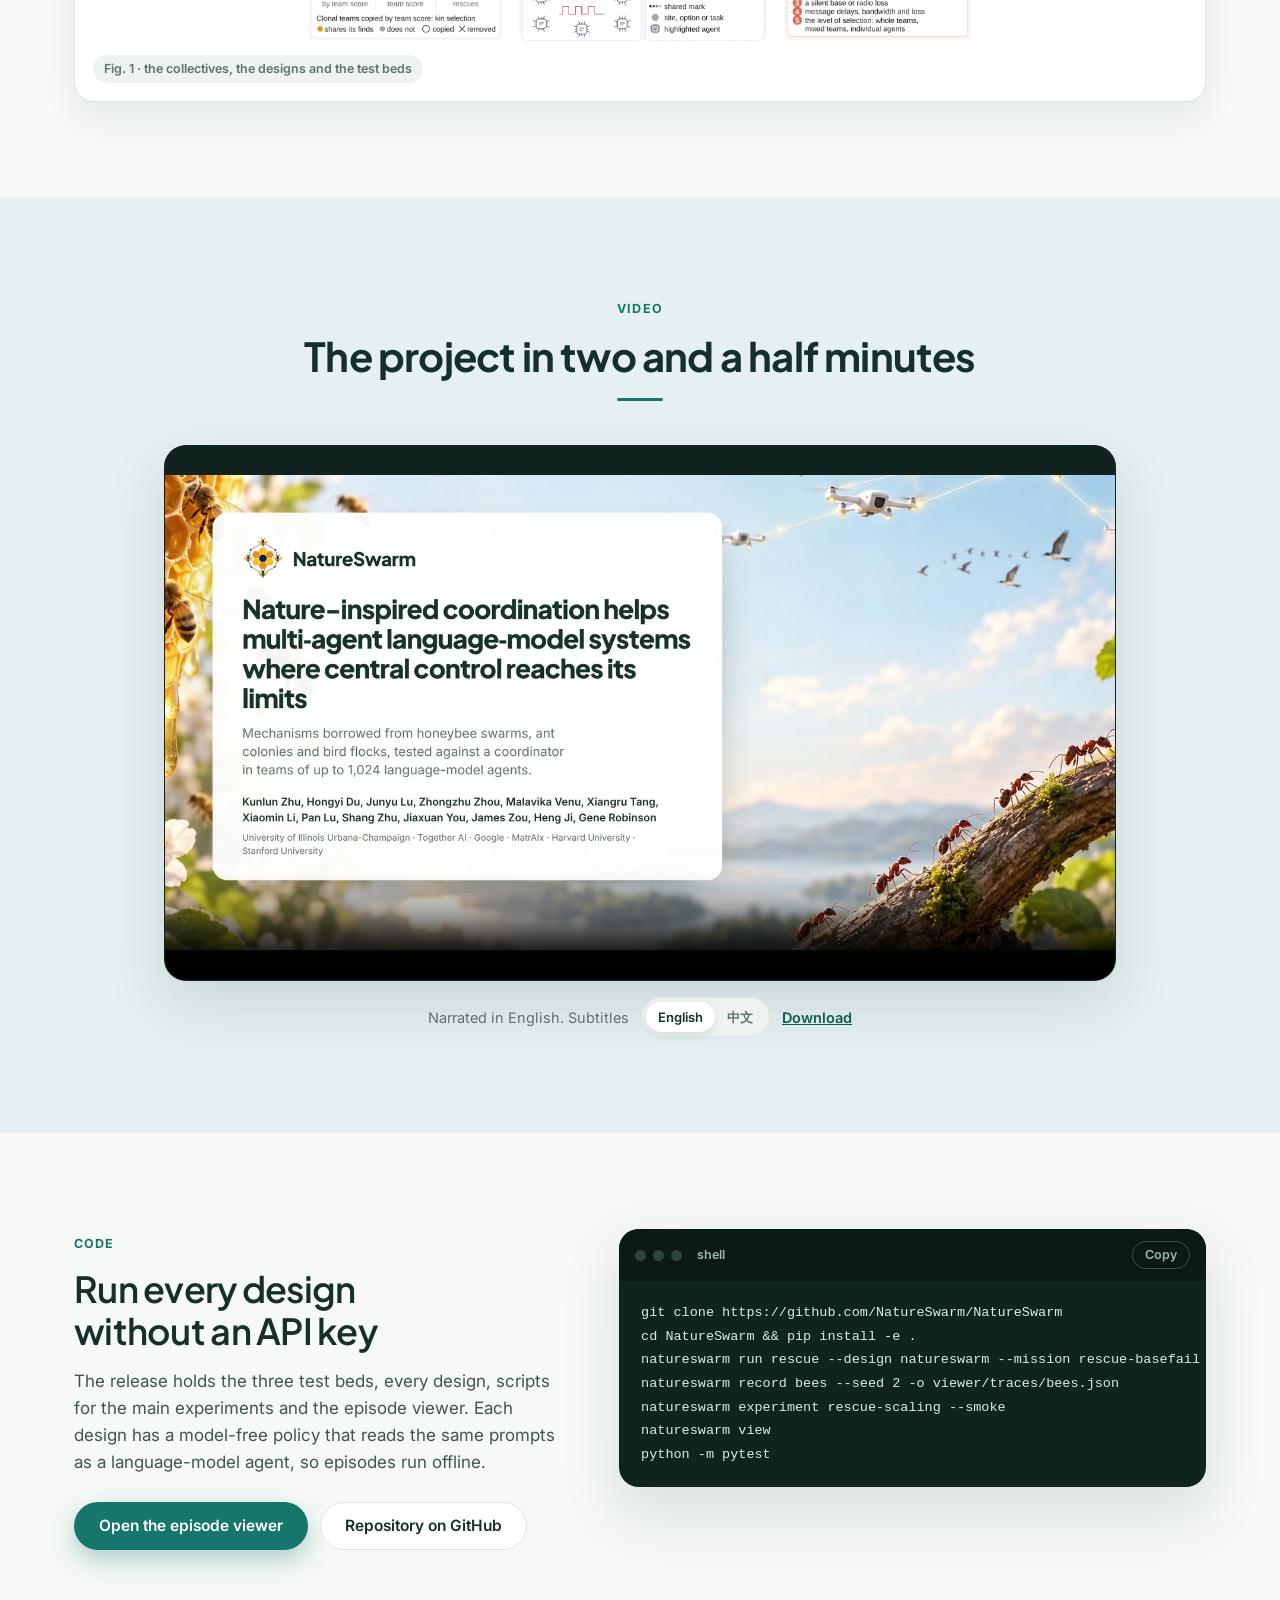
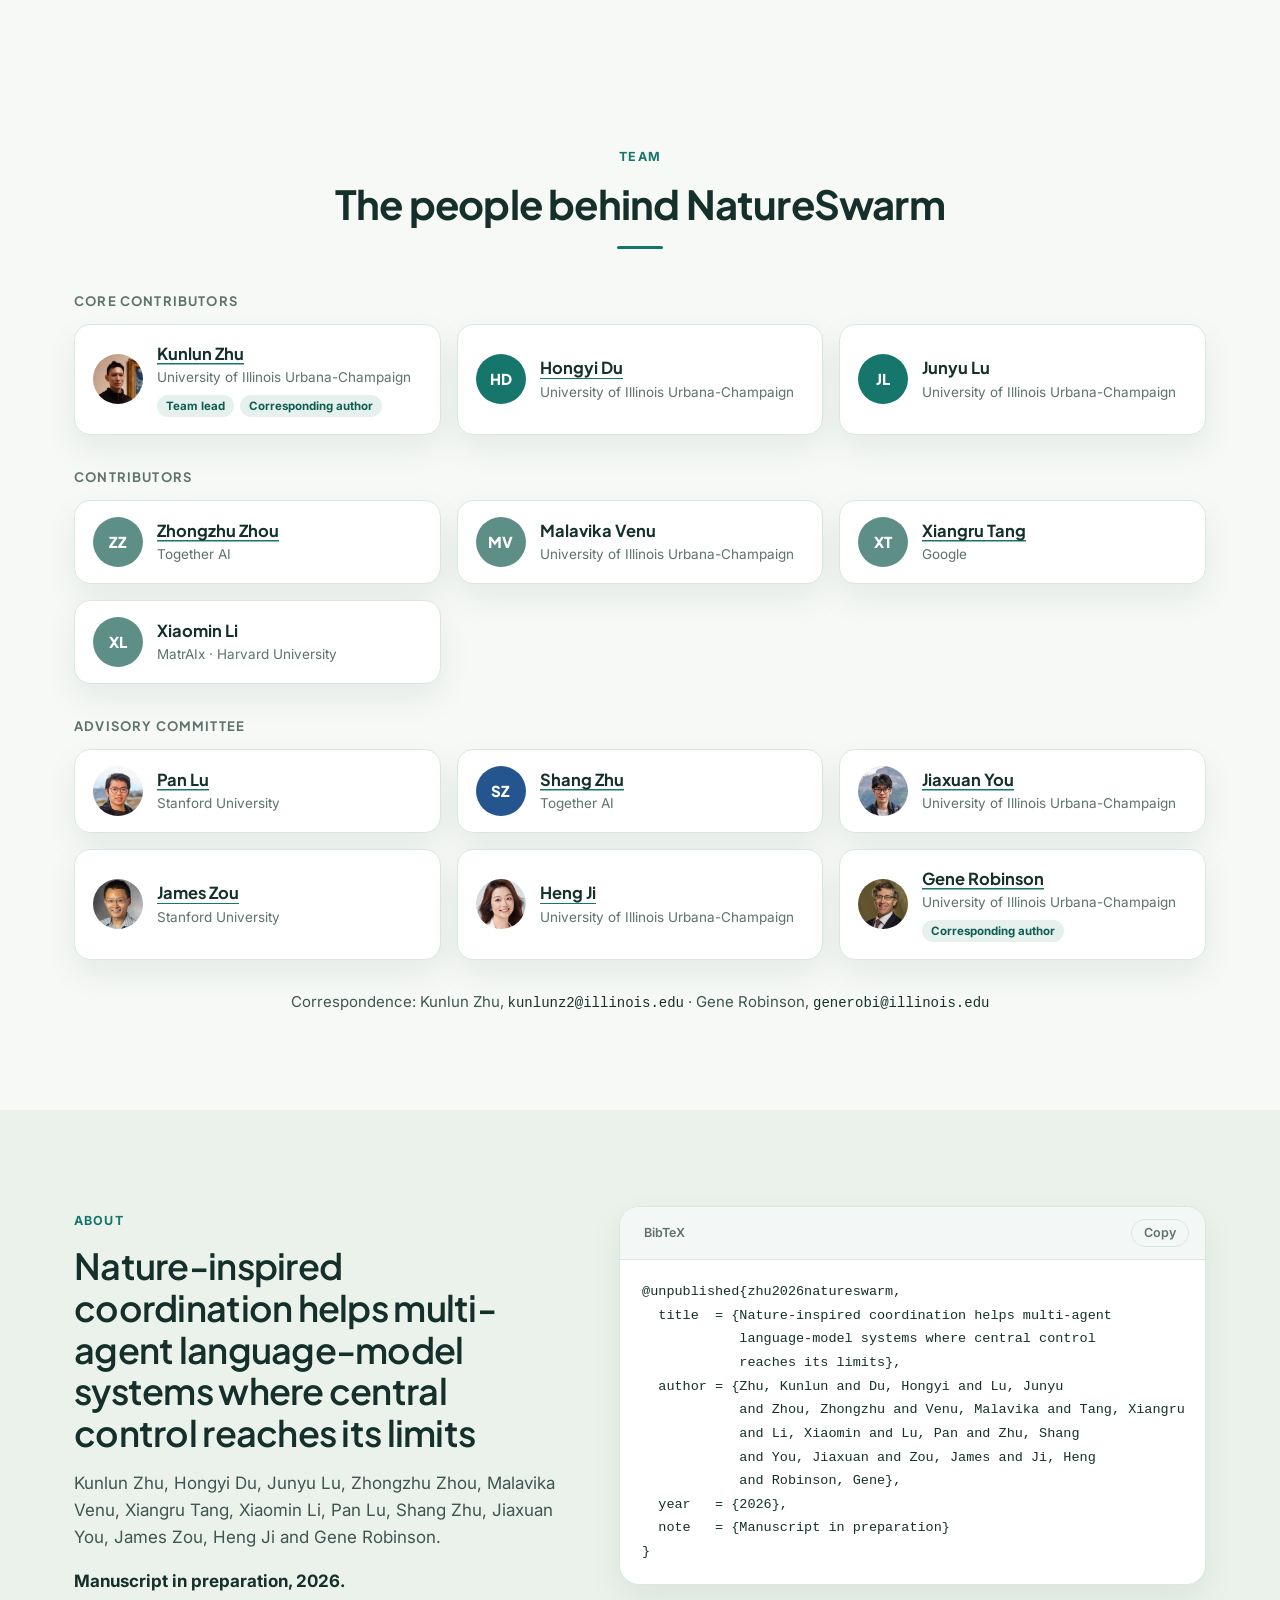
==== commit e7419e2c: "Evolution demos: a population of team designs by generation, and a cooperative gene under four kinds" ====
--- a/index.html
+++ b/index.html
@@ -13,6 +13,7 @@
 <link rel="stylesheet" href="https://fonts.googleapis.com/css2?family=Inter:wght@400;500;600;700&family=Plus+Jakarta+Sans:wght@500;600;700;800&display=swap">
 <link rel="stylesheet" href="css/site.css">
 <link rel="stylesheet" href="css/charts.css">
+<link rel="stylesheet" href="css/evolution.css">
 </head>
 <body>
 
@@ -22,6 +23,7 @@
     <a href="#overview">Overview</a>
     <a href="#demos">Demos</a>
     <a href="#findings">Findings</a>
+    <a href="#evolution">Evolution</a>
     <a href="#method">Method</a>
     <a href="#video">Video</a>
     <a href="#code">Code</a>
@@ -105,25 +107,25 @@
       <article class="card lift">
         <div class="glyph" data-glyph="robust"></div>
         <h3>Robustness</h3>
-        <p>Every report and every order passes through the hub. In a collective no single member can stall the group.</p>
+        <p>Every report and every order passes through the coordinator. In a collective no single member can stall the group.</p>
       </article>
     </div>
 
     <div class="lab reveal" id="lab">
       <div class="lab-text">
         <p class="label">Try it</p>
-        <h3>One hub, or many neighbours</h3>
-        <p>Switch the organization, change the team size and silence the hub. The picture is a schematic of the two organizations, not a recorded episode.</p>
+        <h3>One coordinator, or many neighbours</h3>
+        <p>Switch the organization, change the team size and silence the coordinator. The picture is a schematic of the two organizations, not a recorded episode.</p>
         <div class="seg" role="tablist" aria-label="Organization">
           <button type="button" class="on" data-mode="hub" role="tab" aria-selected="true">Coordinator</button>
           <button type="button" data-mode="swarm" role="tab" aria-selected="false">NatureSwarm</button>
         </div>
         <label class="range"><span>Team size <b id="lab-n">32</b></span><input id="lab-size" type="range" min="0" max="4" step="1" value="2" aria-label="Team size"></label>
-        <button type="button" class="btn outline" id="lab-fail">Silence the hub</button>
+        <button type="button" class="btn outline" id="lab-fail">Silence the coordinator</button>
         <dl class="readout">
           <div><dt>What the deciding agent reads</dt><dd id="lab-reads">32 reports</dd></div>
           <div><dt>What it writes in one reply</dt><dd id="lab-writes">32 orders</dd></div>
-          <div><dt>If the hub falls silent</dt><dd id="lab-fate">no drone gets orders</dd></div>
+          <div><dt>If the coordinator falls silent</dt><dd id="lab-fate">no drone gets orders</dd></div>
         </dl>
       </div>
       <div class="lab-stage"><canvas id="lab-canvas" width="720" height="520" aria-label="Schematic of a coordinator and of a neighbour network"></canvas></div>
@@ -196,10 +198,42 @@
       </div>
     </article>
     <article class="finding flip reveal">
-      <div class="f-text"><span class="f-num">05</span><h3>When model calls took time or the hub failed, NatureSwarm led</h3><p>Once model calls took time, NatureSwarm outperformed even the frontier model's coordinator, and it kept teams working when radio links or the base failed.</p><p class="f-hint">Switch between slow calls and a silent base; the replay button runs the episode again.</p></div>
+      <div class="f-text"><span class="f-num">05</span><h3>When calls took time or the base fell silent, NatureSwarm led</h3><p>Once the simulated world kept moving during model calls, NatureSwarm outperformed even the frontier model's coordinator, and it kept teams working when radio range was cut or the base fell silent.</p><p class="f-hint">Switch between calls that take time and a silent base; the replay button runs the episode again.</p></div>
       <div class="chart-card" id="chart-robust"></div>
     </article>
     <p class="chart-source reveal">Every chart draws the values plotted in the manuscript's figures. <button type="button" class="link zoom" data-full="media/fig2.png">Fig. 2</button> <button type="button" class="link zoom" data-full="media/fig3.png">Fig. 3</button> <button type="button" class="link zoom" data-full="media/fig4.png">Fig. 4</button></p>
+  </div>
+</section>
+
+<section id="evolution" class="band">
+  <div class="wrap">
+    <div class="head reveal">
+      <p class="label">Evolution</p>
+      <h2>Evolution searched whole team designs, and dropped the smaller models' coordinators</h2>
+      <p class="sub">A team's organization is treated as a genome: who decides, what drones share and which of NatureSwarm's mechanisms they use. Both demos replay stored runs, generation by generation.</p>
+    </div>
+    <div class="evo-card reveal" id="evo-population">
+      <div class="evo-top">
+        <div class="evo-title"><b>Ten team designs, five generations</b><span>Every generation each design runs the mission. The best half is kept unchanged, and the other half is replaced by mutants of the kept designs. Half of the starting population has a coordinator.</span></div>
+        <div class="seg evo-settings"></div>
+      </div>
+      <div class="evo-row"><div class="evo-lines" aria-label="Population"></div><button type="button" class="evo-play" id="evo-play">Replay from generation 0</button></div>
+      <div class="evo-scroll" tabindex="0" aria-label="The population by generation"><div class="evo-stage"></div></div>
+      <div class="evo-keyhost"></div>
+      <div class="evo-detail" aria-live="polite"></div>
+      <div class="evo-summary"></div>
+    </div>
+    <div class="evo-card reveal" id="evo-selection">
+      <div class="evo-top">
+        <div class="evo-title"><b>Does cooperation need selection on whole teams?</b><span>Each NatureSwarm drone carries a gene that turns one cooperative act on or off. Eight teams of eight drones evolve for eight generations under four kinds of selection; a filled circle is a drone that carries the gene.</span></div>
+        <div class="seg sel-studies"></div>
+      </div>
+      <div class="sel-regimes" aria-label="Kind of selection"></div>
+      <div class="sel-scrub"><span class="sel-gen" aria-live="polite">Generation 8 of 8</span><input class="sel-range" id="sel-range" type="range" min="0" max="8" step="1" value="8" aria-label="Generation"><div class="sel-runs"></div><button type="button" class="sel-play" id="sel-play">Play the generations</button></div>
+      <div class="sel-body"><div class="sel-teams"></div><div class="sel-chart"></div></div>
+      <p class="sel-note"></p>
+    </div>
+    <p class="evo-source reveal">Every design, score and gene shown here is read from the stored runs of the evolution studies. A mutant's parent is found by replaying the run's random draws, which reproduces every stored population. <button type="button" class="link zoom" data-full="media/ed_fig1.png">Extended Data Fig. 1</button></p>
   </div>
 </section>
 
@@ -334,5 +368,7 @@
 <script src="js/site.js"></script>
 <script src="data/results.js"></script>
 <script src="js/charts.js"></script>
+<script src="data/evolution.js"></script>
+<script src="js/evolution.js"></script>
 </body>
 </html>
--- a/css/evolution.css
+++ b/css/evolution.css
@@ -0,0 +1,95 @@
+/* NatureSwarm project page: the evolution demos (js/evolution.js). Uses the tokens of css/site.css. Author: Kunlun Zhu. */
+
+.evo-card { min-width: 0; background: #fff; border: 1px solid var(--line); border-radius: 20px; padding: 22px 24px 20px; box-shadow: 0 18px 44px -28px rgba(21, 48, 43, 0.35); }
+.evo-card + .evo-card { margin-top: 30px; }
+.evo-top { display: flex; align-items: flex-start; justify-content: space-between; gap: 14px 22px; flex-wrap: wrap; margin-bottom: 14px; }
+.evo-title { display: flex; flex-direction: column; gap: 4px; min-width: 0; flex: 1 1 320px; }
+.evo-title b { font-family: var(--display); font-size: 19px; font-weight: 700; color: var(--ink); letter-spacing: -0.01em; }
+.evo-title span { font-size: 14.5px; color: var(--muted); line-height: 1.45; max-width: 68ch; }
+.evo-card .seg { padding: 3px; max-width: 100%; overflow-x: auto; }
+.evo-card .seg button { height: 34px; padding: 0 14px; font-size: 13.5px; white-space: nowrap; }
+.evo-card .seg button[aria-selected="true"] { background: var(--teal); color: #fff; box-shadow: 0 5px 14px rgba(23, 118, 107, 0.28); }
+.evo-row { display: flex; align-items: center; gap: 8px 10px; flex-wrap: wrap; margin-bottom: 12px; }
+.evo-lines, .sel-runs { display: flex; align-items: center; gap: 6px; flex-wrap: wrap; }
+.evo-lines button, .sel-runs button { height: 30px; padding: 0 12px; border-radius: 999px; border: 1px solid var(--line); background: #fff; font-size: 13px; font-weight: 600; color: var(--text); cursor: pointer; transition: background 0.15s ease, color 0.15s ease, border-color 0.15s ease; }
+.evo-lines button:hover, .sel-runs button:hover { border-color: #b9cbc4; }
+.evo-lines button[aria-pressed="true"], .sel-runs button[aria-pressed="true"] { background: var(--ink); border-color: var(--ink); color: #fff; }
+.evo-play, .sel-play { height: 34px; padding: 0 16px; border-radius: 999px; border: 1px solid var(--teal); background: #fff; font-size: 13.5px; font-weight: 600; color: var(--teal-d); cursor: pointer; margin-left: auto; }
+.evo-play:hover, .sel-play:hover { background: #f1f7f4; }
+.evo-card button:focus-visible, .evo-chip:focus-visible, .sel-range:focus-visible { outline: 2px solid var(--teal); outline-offset: 2px; }
+
+/* the population: five generations side by side; scrolls sideways inside its own box on a narrow screen */
+.evo-scroll { overflow-x: auto; margin-inline: -6px; padding: 2px 6px 6px; }
+.evo-stage { min-width: 920px; }
+.evo-stage svg { display: block; width: 100%; height: auto; overflow: visible; }
+.evo-gen { font-family: var(--display); font-size: 13px; font-weight: 700; fill: var(--ink); }
+.evo-gen-r { font-size: 10.5px; fill: var(--muted); }
+.evo-name { font-size: 11.5px; font-weight: 600; fill: var(--ink); }
+.evo-tag { font-size: 10px; fill: var(--muted); }
+.evo-fit { font-size: 12px; font-weight: 600; fill: var(--text); font-variant-numeric: tabular-nums; }
+.evo-win { font-size: 10px; font-weight: 700; letter-spacing: 0.06em; text-transform: uppercase; fill: var(--teal-d); }
+.evo-chip { cursor: pointer; transition: opacity 0.2s ease; }
+.evo-chip:hover rect:first-child { stroke: #8fa7a0; }
+.evo-links path { transition: opacity 0.2s ease; }
+.evo-sw { display: inline-block; flex: 0 0 auto; width: 11px; height: 11px; border-radius: 3px; }
+.evo-key { list-style: none; margin: 10px 0 0; padding: 0; display: flex; flex-wrap: wrap; gap: 6px 16px; font-size: 12.5px; color: var(--text); }
+.evo-key li { display: inline-flex; align-items: center; gap: 6px; }
+
+.evo-detail { margin-top: 14px; padding: 14px 16px; border-radius: 14px; background: #f4f8f6; border: 1px solid #e3ebe7; min-height: 84px; }
+.evo-d-head { display: flex; align-items: baseline; gap: 8px 10px; flex-wrap: wrap; }
+.evo-d-head b { font-family: var(--display); font-size: 15.5px; color: var(--ink); }
+.evo-d-head .evo-sw { align-self: center; }
+.evo-d-fit { font-size: 13px; color: var(--muted); }
+.evo-d-how { margin-top: 6px; font-size: 14px; line-height: 1.5; color: var(--text); max-width: 92ch; }
+.evo-genes { list-style: none; margin: 10px 0 0; padding: 0; display: grid; grid-template-columns: repeat(auto-fill, minmax(260px, 1fr)); gap: 4px 22px; font-size: 13px; }
+.evo-genes li { display: flex; justify-content: space-between; gap: 12px; padding: 3px 0; border-bottom: 1px solid #e3ebe7; min-width: 0; }
+.evo-genes span { color: var(--muted); min-width: 0; }
+.evo-genes b { font-weight: 600; color: var(--ink); text-align: right; }
+
+.evo-summary { display: grid; grid-template-columns: auto minmax(0, 1fr); gap: 24px; align-items: center; margin-top: 16px; padding-top: 16px; border-top: 1px solid #edf2ef; }
+.evo-bars { display: flex; align-items: flex-end; gap: 7px; height: 96px; }
+.evo-bar { position: relative; display: flex; flex-direction: column; width: 22px; height: 78px; border-radius: 5px; overflow: hidden; margin-bottom: 18px; gap: 2px; background: #fff; }
+.evo-bar.off { opacity: 0.2; }
+.evo-bar span { display: block; min-height: 0; }
+.evo-bar i { position: absolute; left: 0; right: 0; bottom: -18px; text-align: center; font-style: normal; font-size: 11px; color: var(--muted); }
+.evo-bars .evo-bar { overflow: visible; }
+.evo-bars .evo-bar span:first-child { border-radius: 5px 5px 0 0; }
+.evo-sum-left { display: flex; flex-direction: column; gap: 4px; }
+.evo-key.evo-key-s { margin: 0; gap: 2px 10px; font-size: 11.5px; color: var(--muted); max-width: 170px; }
+.evo-sum-text p { font-size: 14.5px; line-height: 1.5; color: var(--text); }
+.evo-sum-text p + p { margin-top: 5px; }
+.evo-sum-text .evo-held { color: var(--ink); font-weight: 600; }
+.evo-sum-text .evo-note { font-size: 13px; color: var(--muted); }
+
+/* a cooperative gene under four kinds of selection */
+.sel-regimes { display: grid; grid-template-columns: repeat(4, minmax(0, 1fr)); gap: 10px; margin-bottom: 14px; }
+.sel-reg { display: grid; grid-template-columns: auto minmax(0, 1fr) auto; align-items: center; gap: 2px 8px; padding: 10px 12px; border-radius: 14px; border: 1px solid var(--line); background: #fff; text-align: left; cursor: pointer; min-width: 0; }
+.sel-reg b { font-size: 14px; font-weight: 600; color: var(--ink); }
+.sel-reg .sel-mean { font-family: var(--display); font-size: 19px; font-weight: 700; color: var(--ink); font-variant-numeric: tabular-nums; }
+.sel-reg small { grid-column: 1 / -1; font-size: 11.5px; color: var(--muted); }
+.sel-reg[aria-pressed="true"] { border-color: var(--ink); box-shadow: inset 0 0 0 1px var(--ink); background: #f4f8f6; }
+.sel-body { display: grid; grid-template-columns: repeat(2, minmax(0, 1fr)); gap: 26px; align-items: start; }
+.sel-body svg { display: block; width: 100%; height: auto; overflow: visible; }
+.sel-h { font-size: 11.5px; font-weight: 700; letter-spacing: 0.05em; text-transform: uppercase; fill: var(--muted); }
+.sel-t { font-size: 12px; fill: var(--muted); font-variant-numeric: tabular-nums; }
+.sel-v, .sel-tick { font-size: 12px; fill: var(--muted); font-variant-numeric: tabular-nums; }
+.sel-axis { font-size: 12px; font-weight: 600; fill: var(--muted); }
+.sel-val { font-size: 13px; font-weight: 700; fill: var(--ink); font-variant-numeric: tabular-nums; }
+.sel-scrub { display: flex; align-items: center; gap: 12px; flex-wrap: wrap; margin-bottom: 12px; }
+.sel-gen { font-family: var(--display); font-size: 14.5px; font-weight: 700; color: var(--ink); min-width: 132px; }
+.sel-range { flex: 1 1 180px; min-width: 0; accent-color: var(--teal); }
+.sel-note { margin-top: 14px; padding-top: 14px; border-top: 1px solid #edf2ef; font-size: 14px; line-height: 1.5; color: var(--text); max-width: 100ch; }
+.evo-source { margin-top: 24px; font-size: 14px; color: var(--muted); }
+
+@media (max-width: 900px) {
+  .sel-regimes { grid-template-columns: repeat(2, minmax(0, 1fr)); }
+  .sel-body { grid-template-columns: minmax(0, 1fr); }
+}
+@media (max-width: 600px) {
+  .evo-card { padding: 16px 14px 14px; border-radius: 16px; }
+  .evo-summary { grid-template-columns: minmax(0, 1fr); }
+  .evo-play, .sel-play { margin-left: 0; }
+}
+@media (prefers-reduced-motion: reduce) {
+  .evo-chip, .evo-links path { transition: none; }
+}
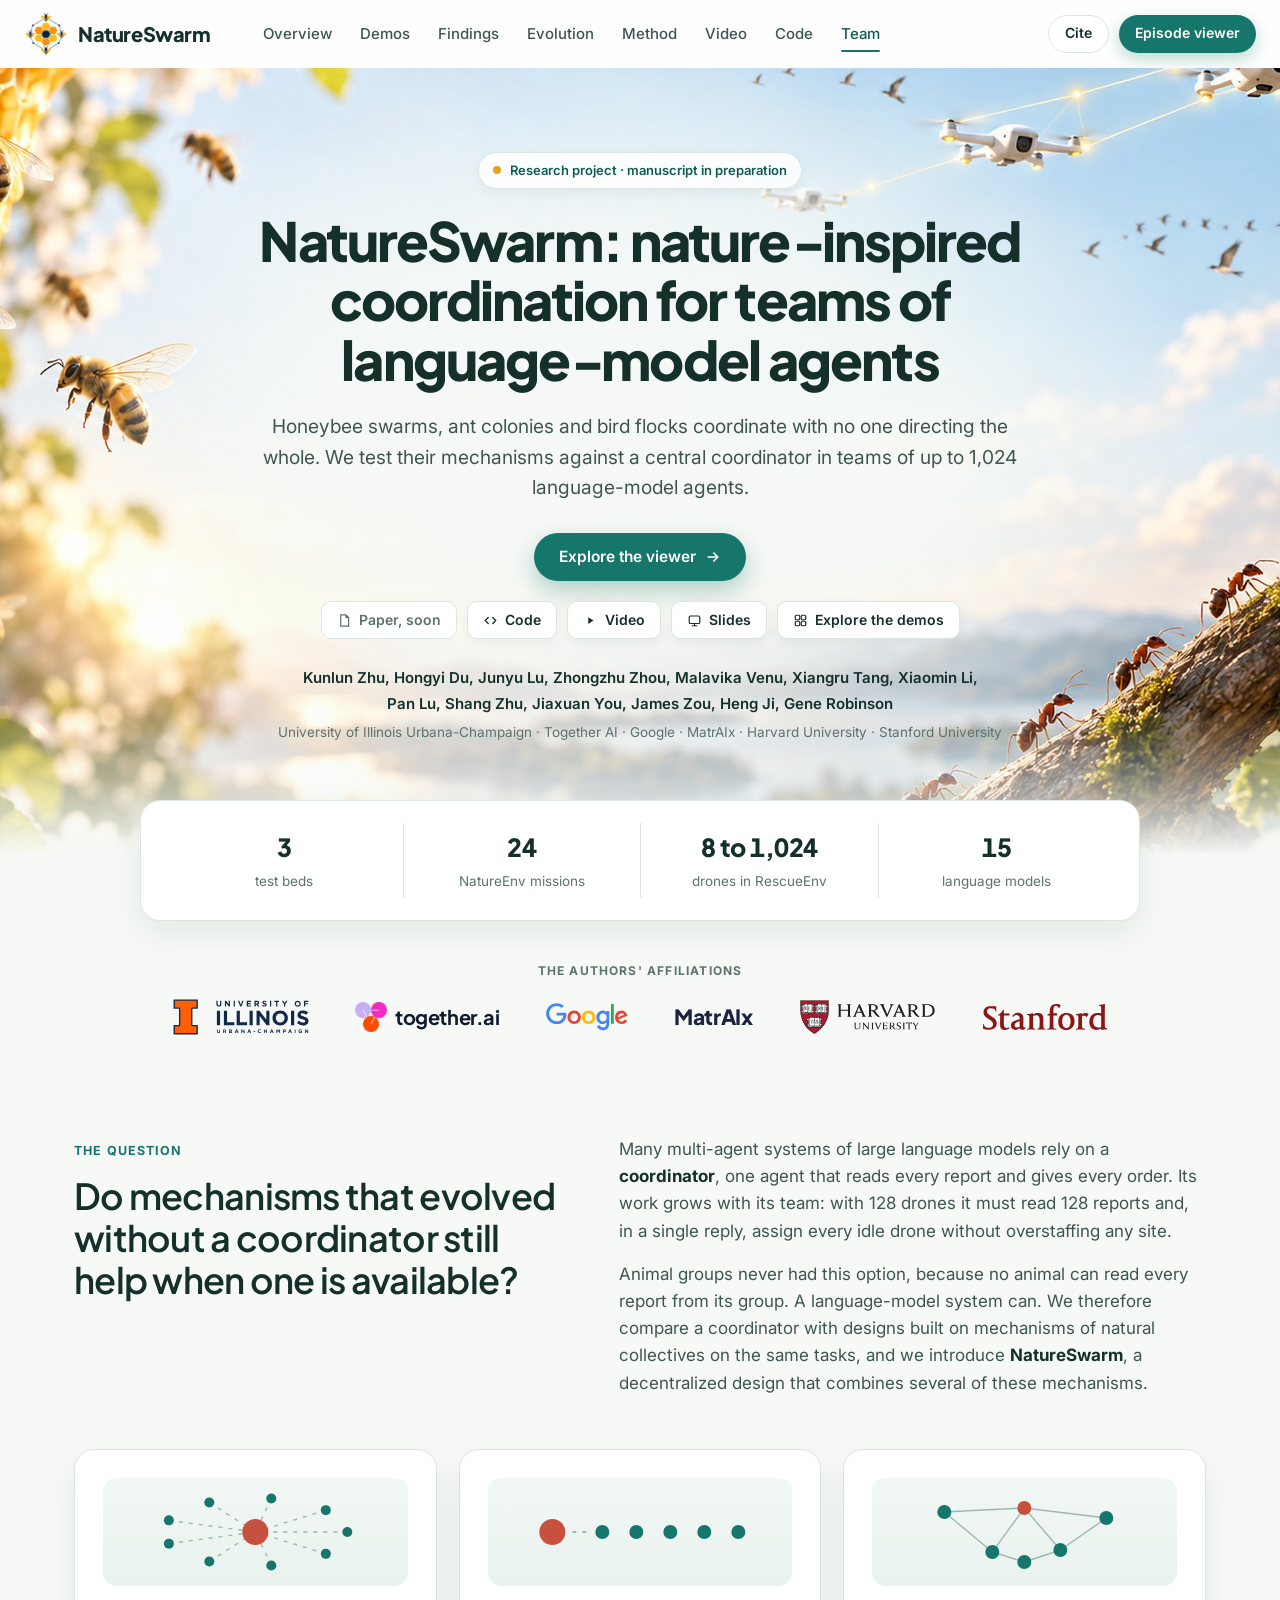
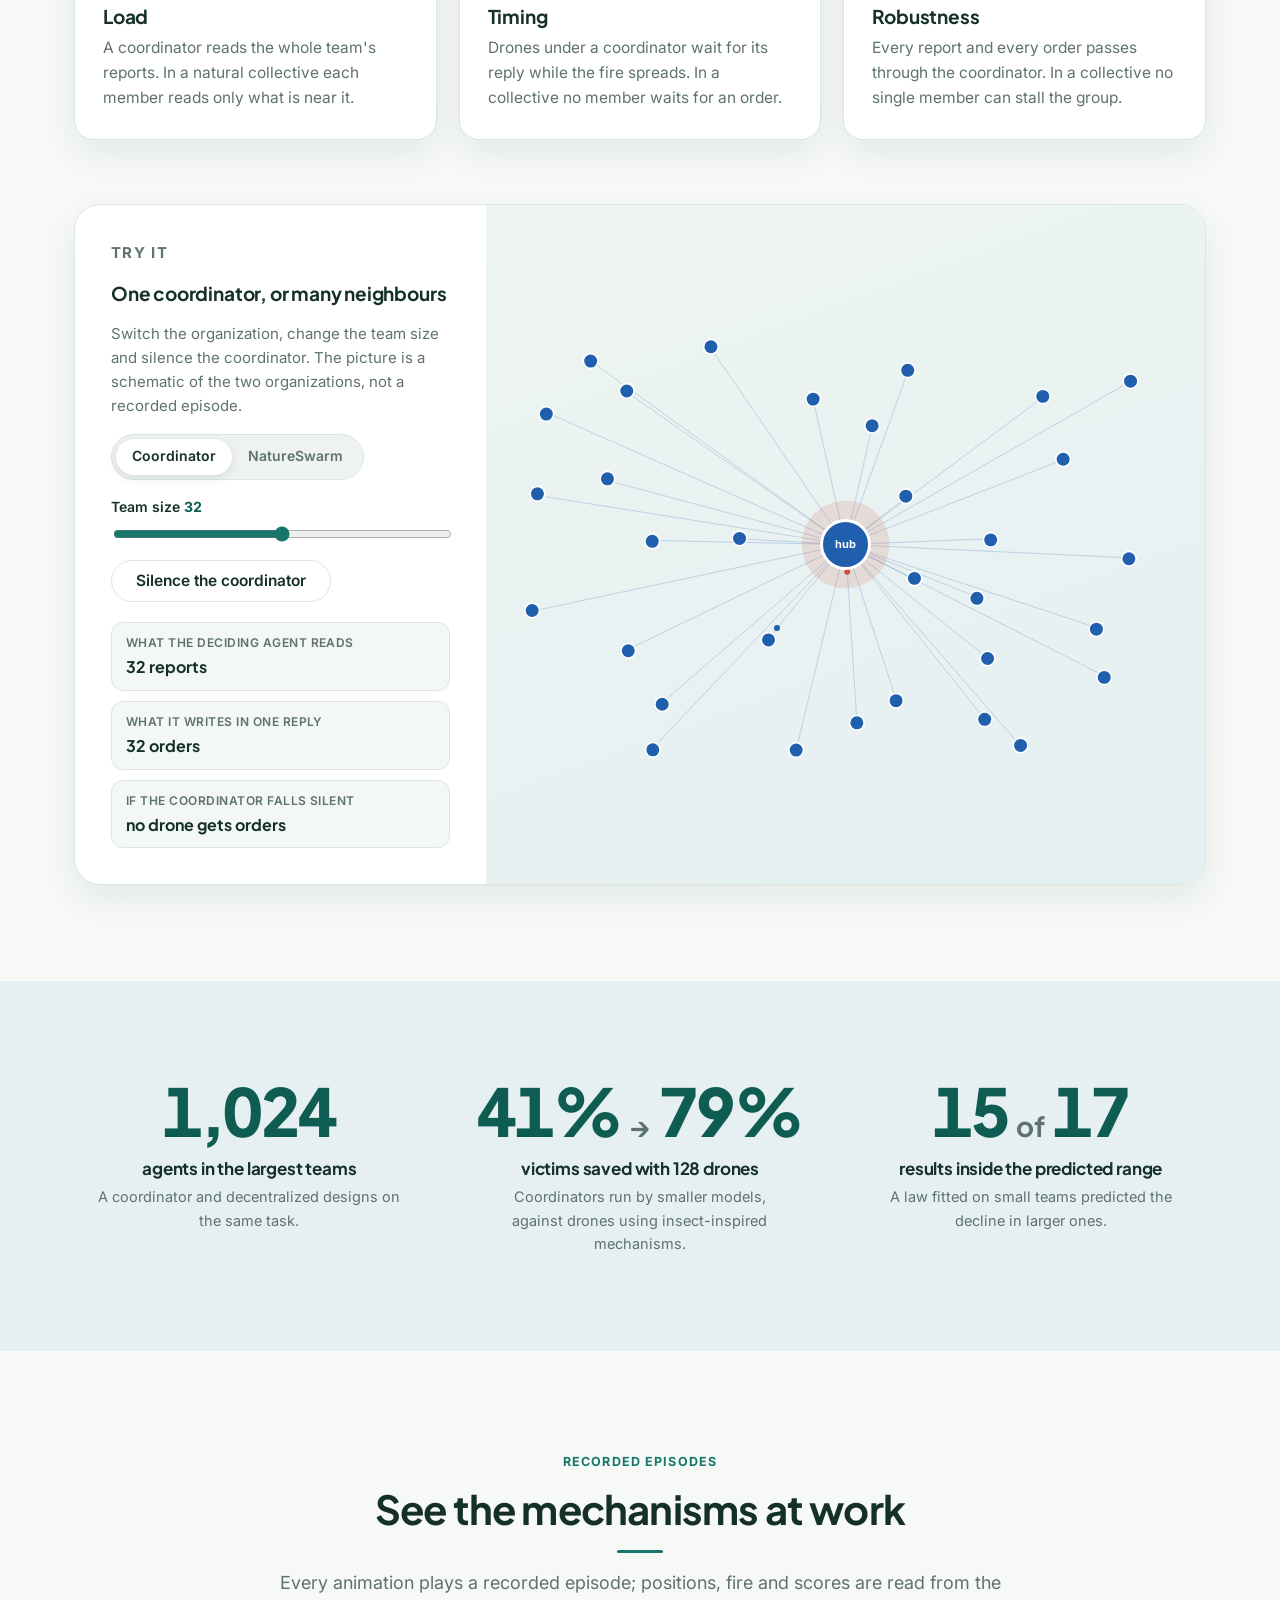
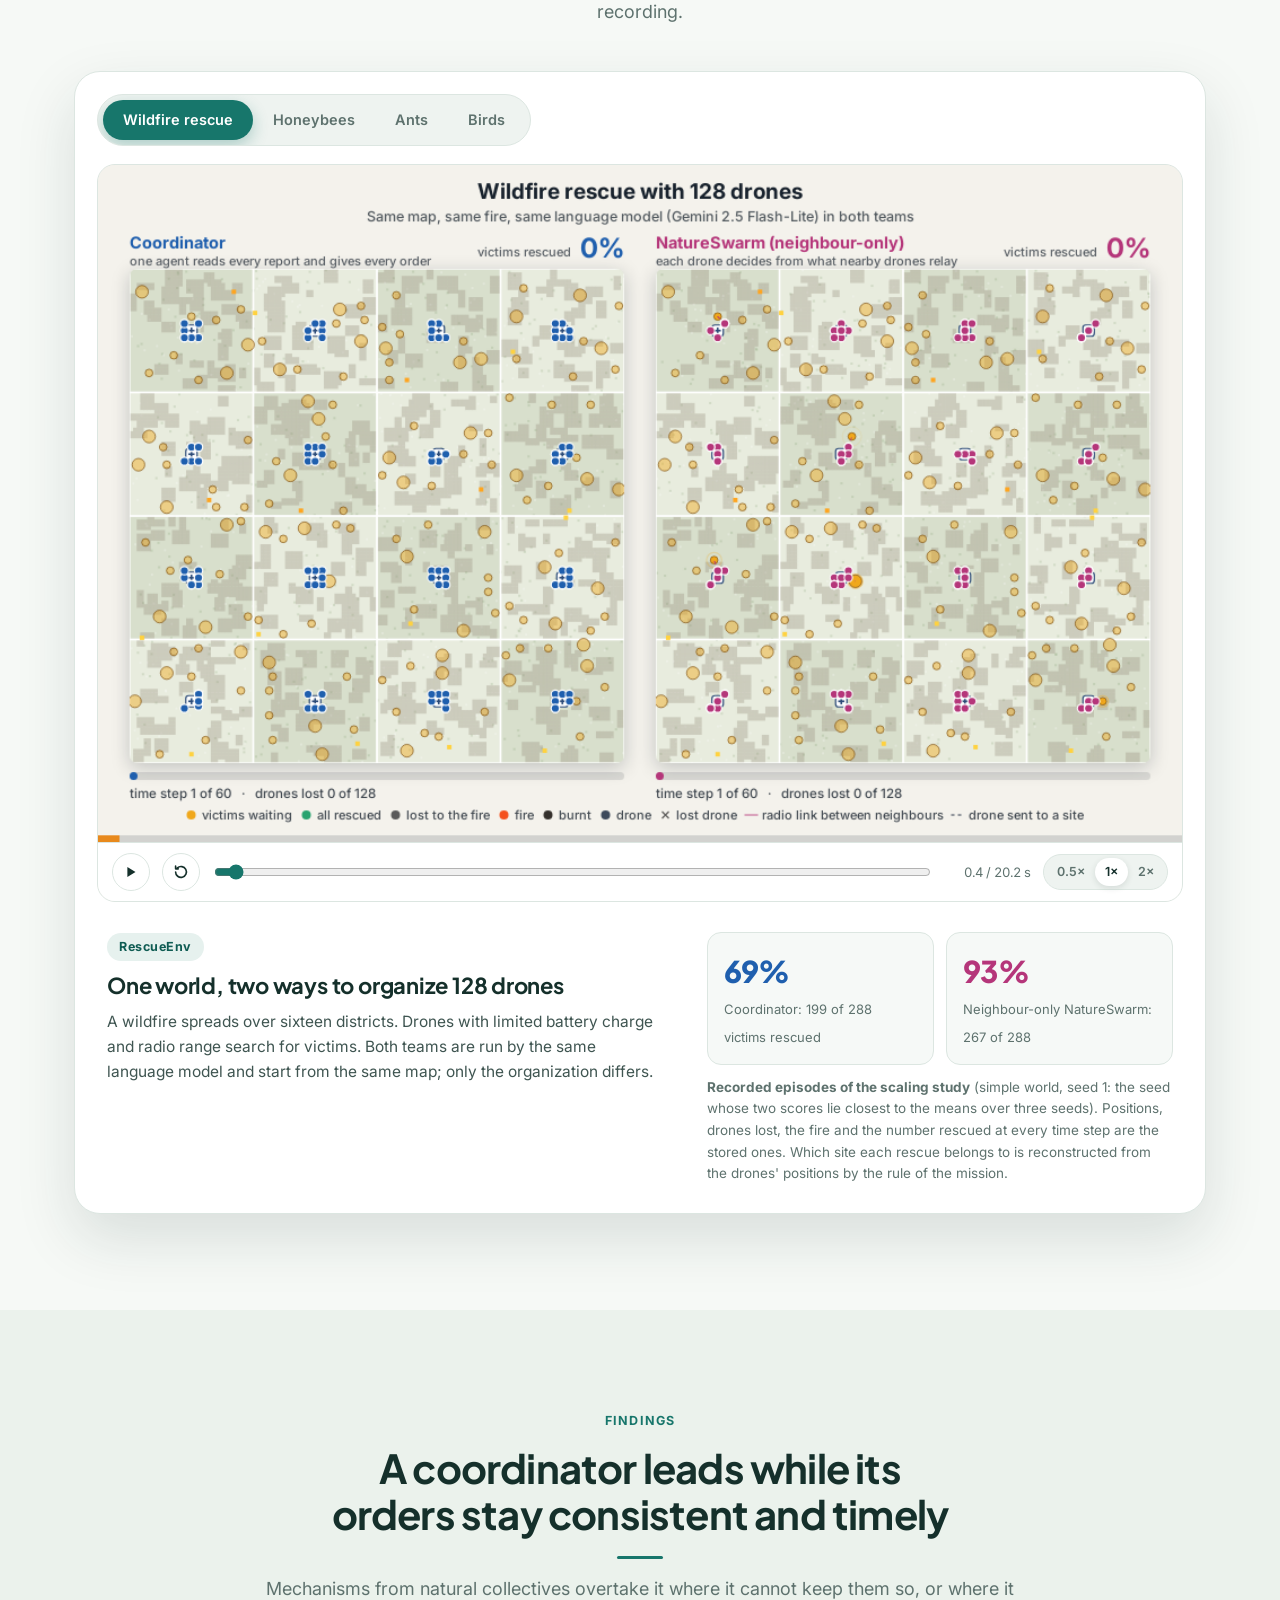
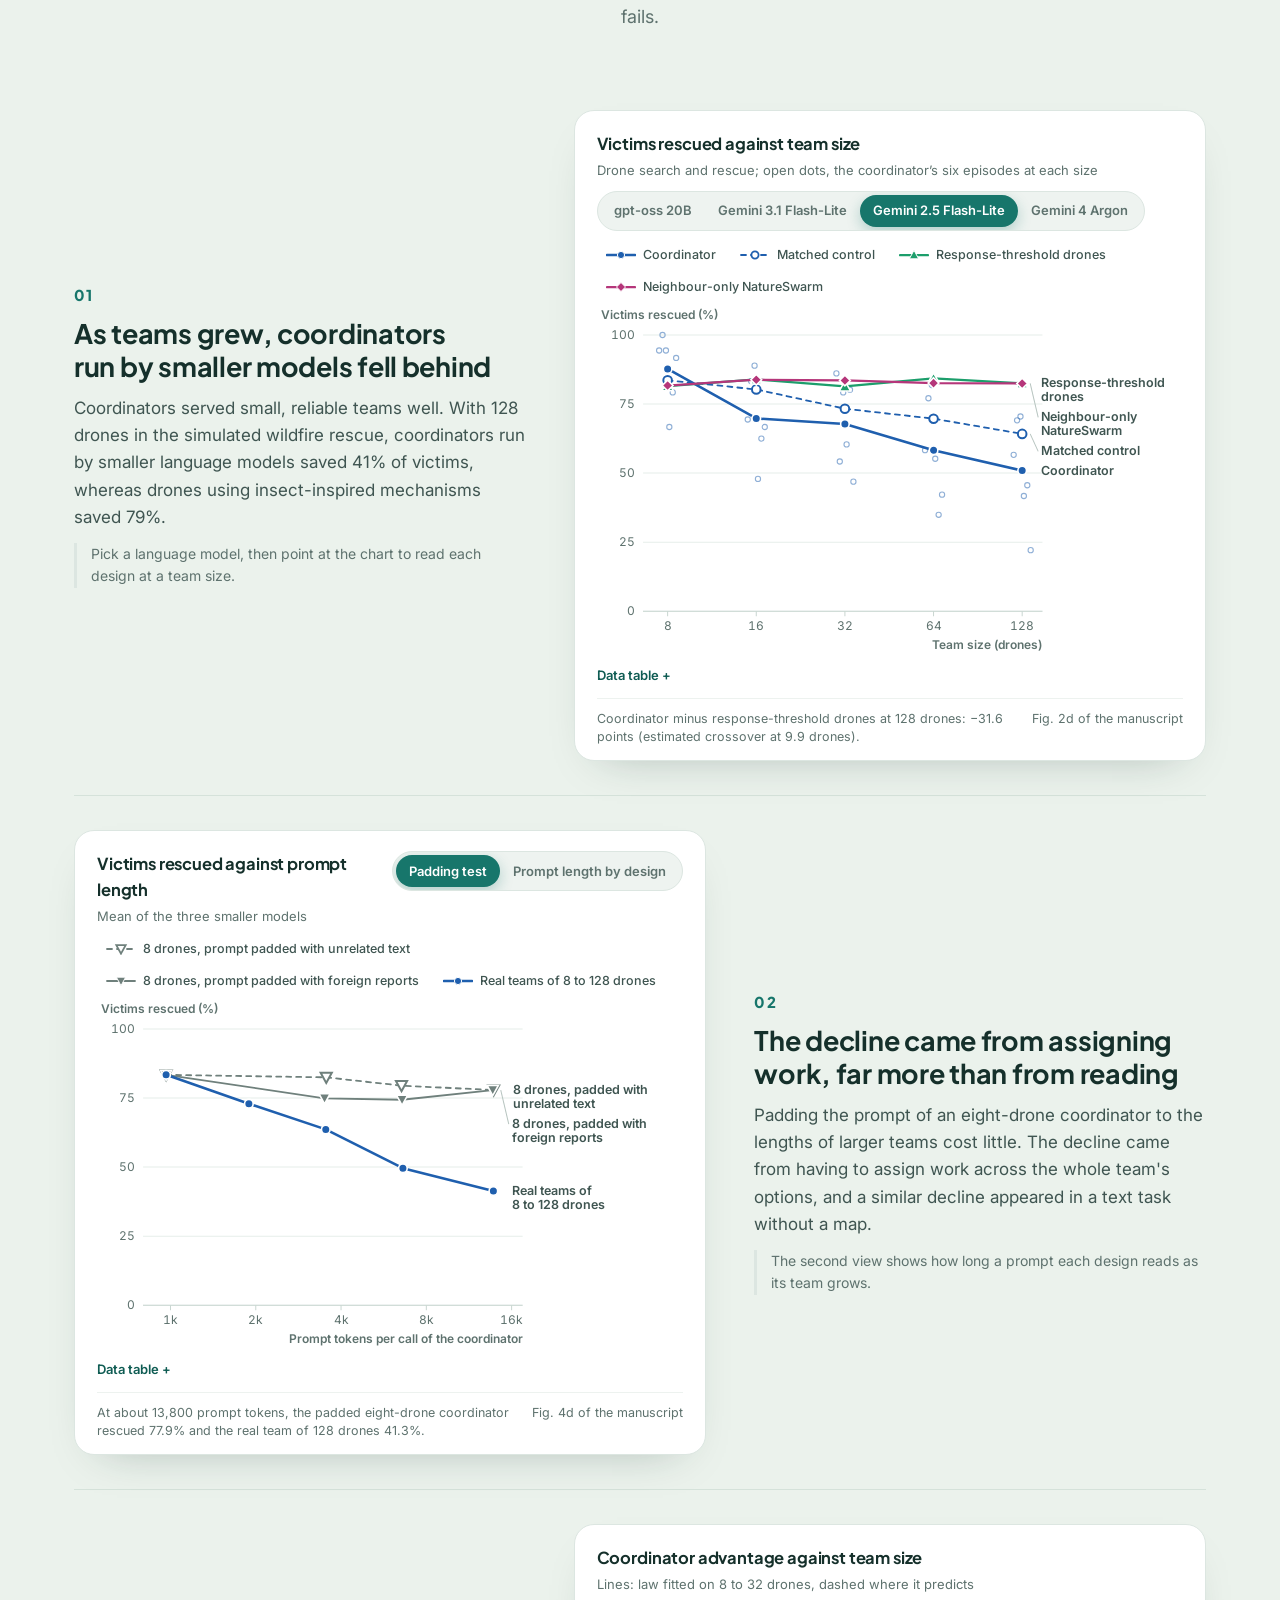
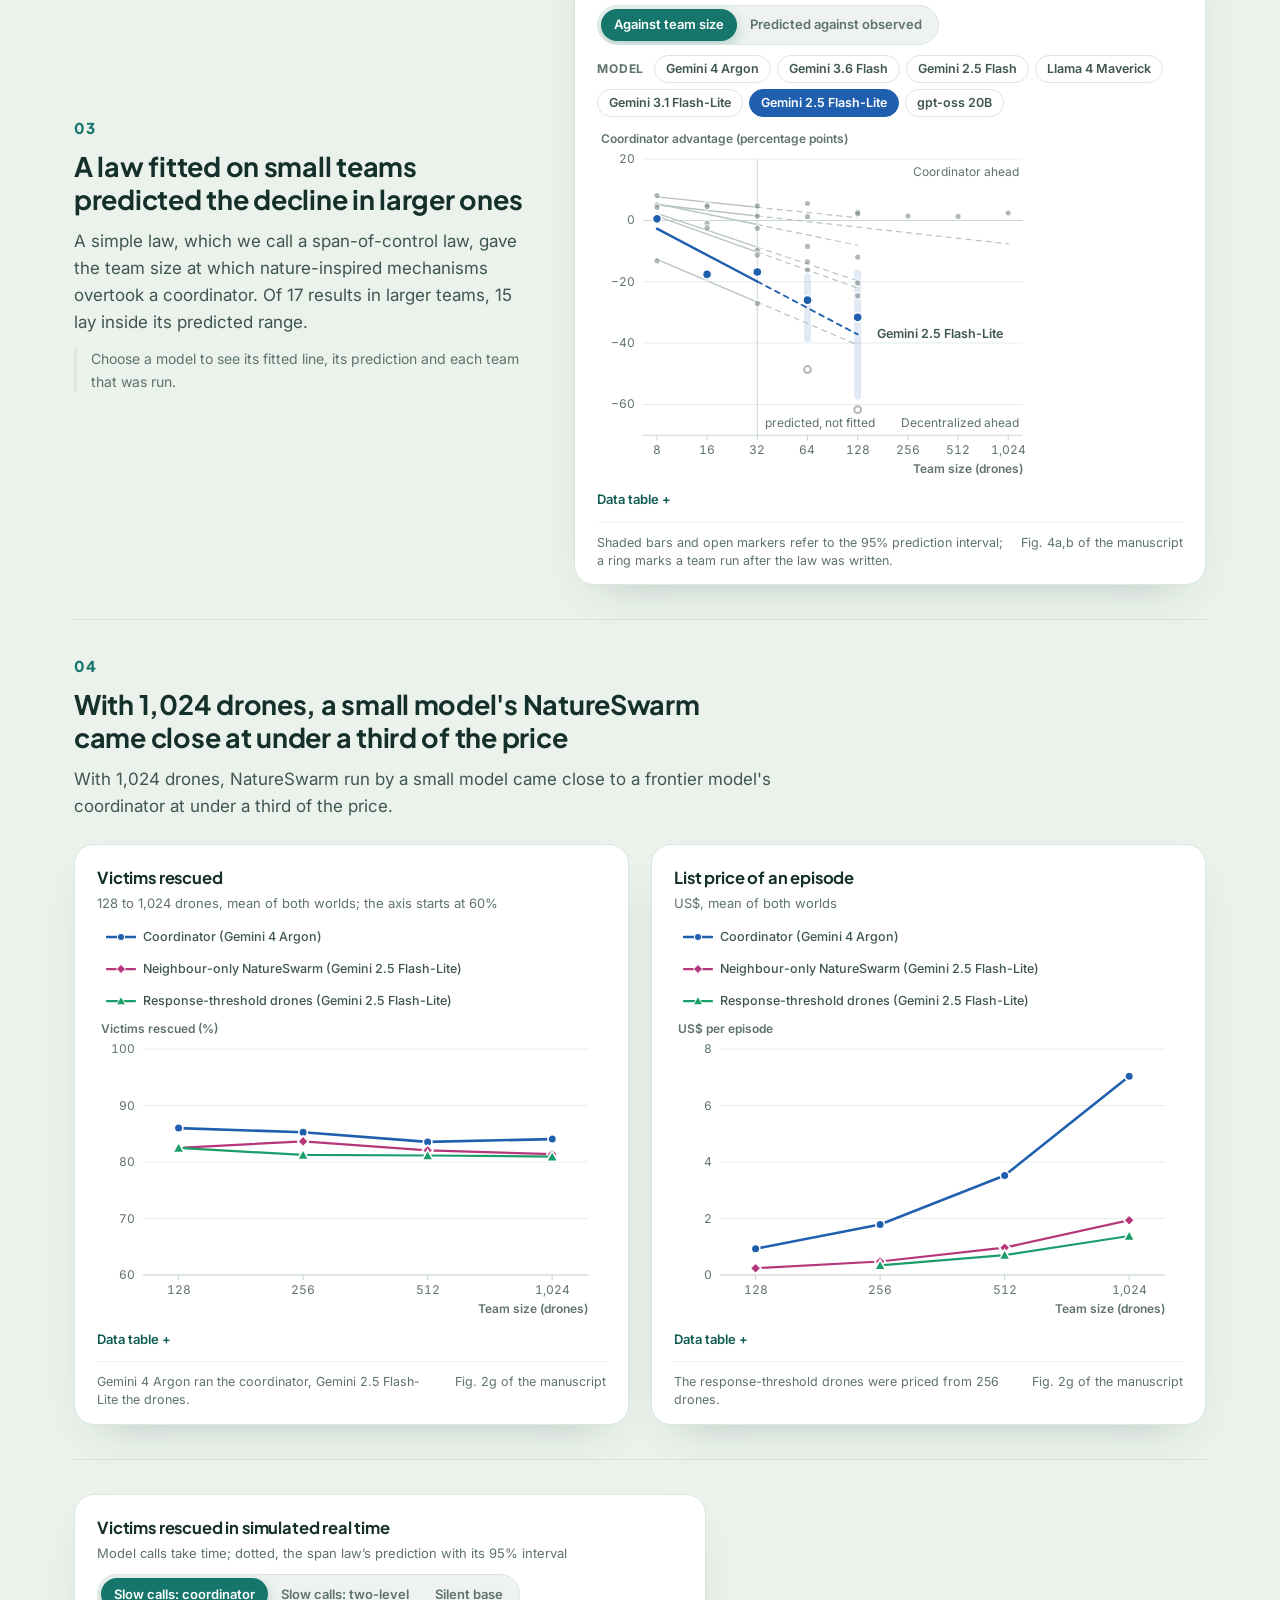
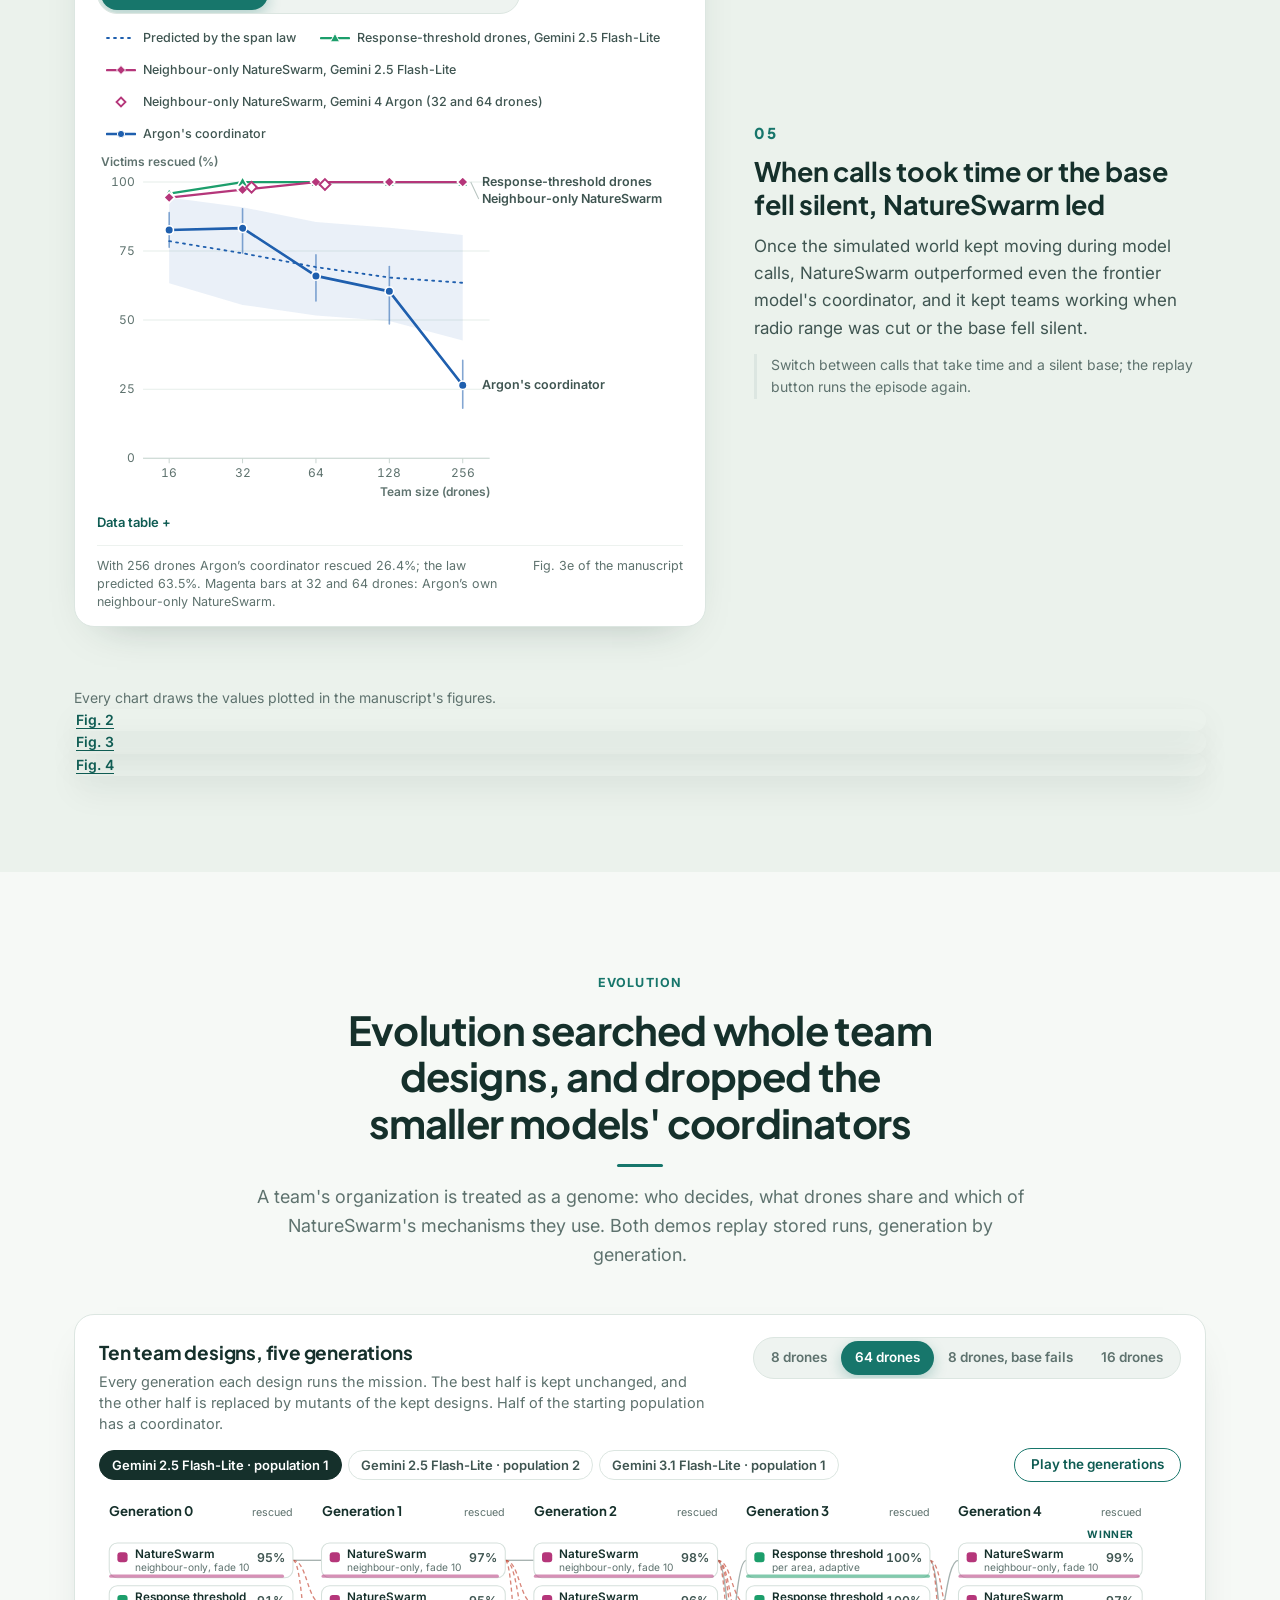
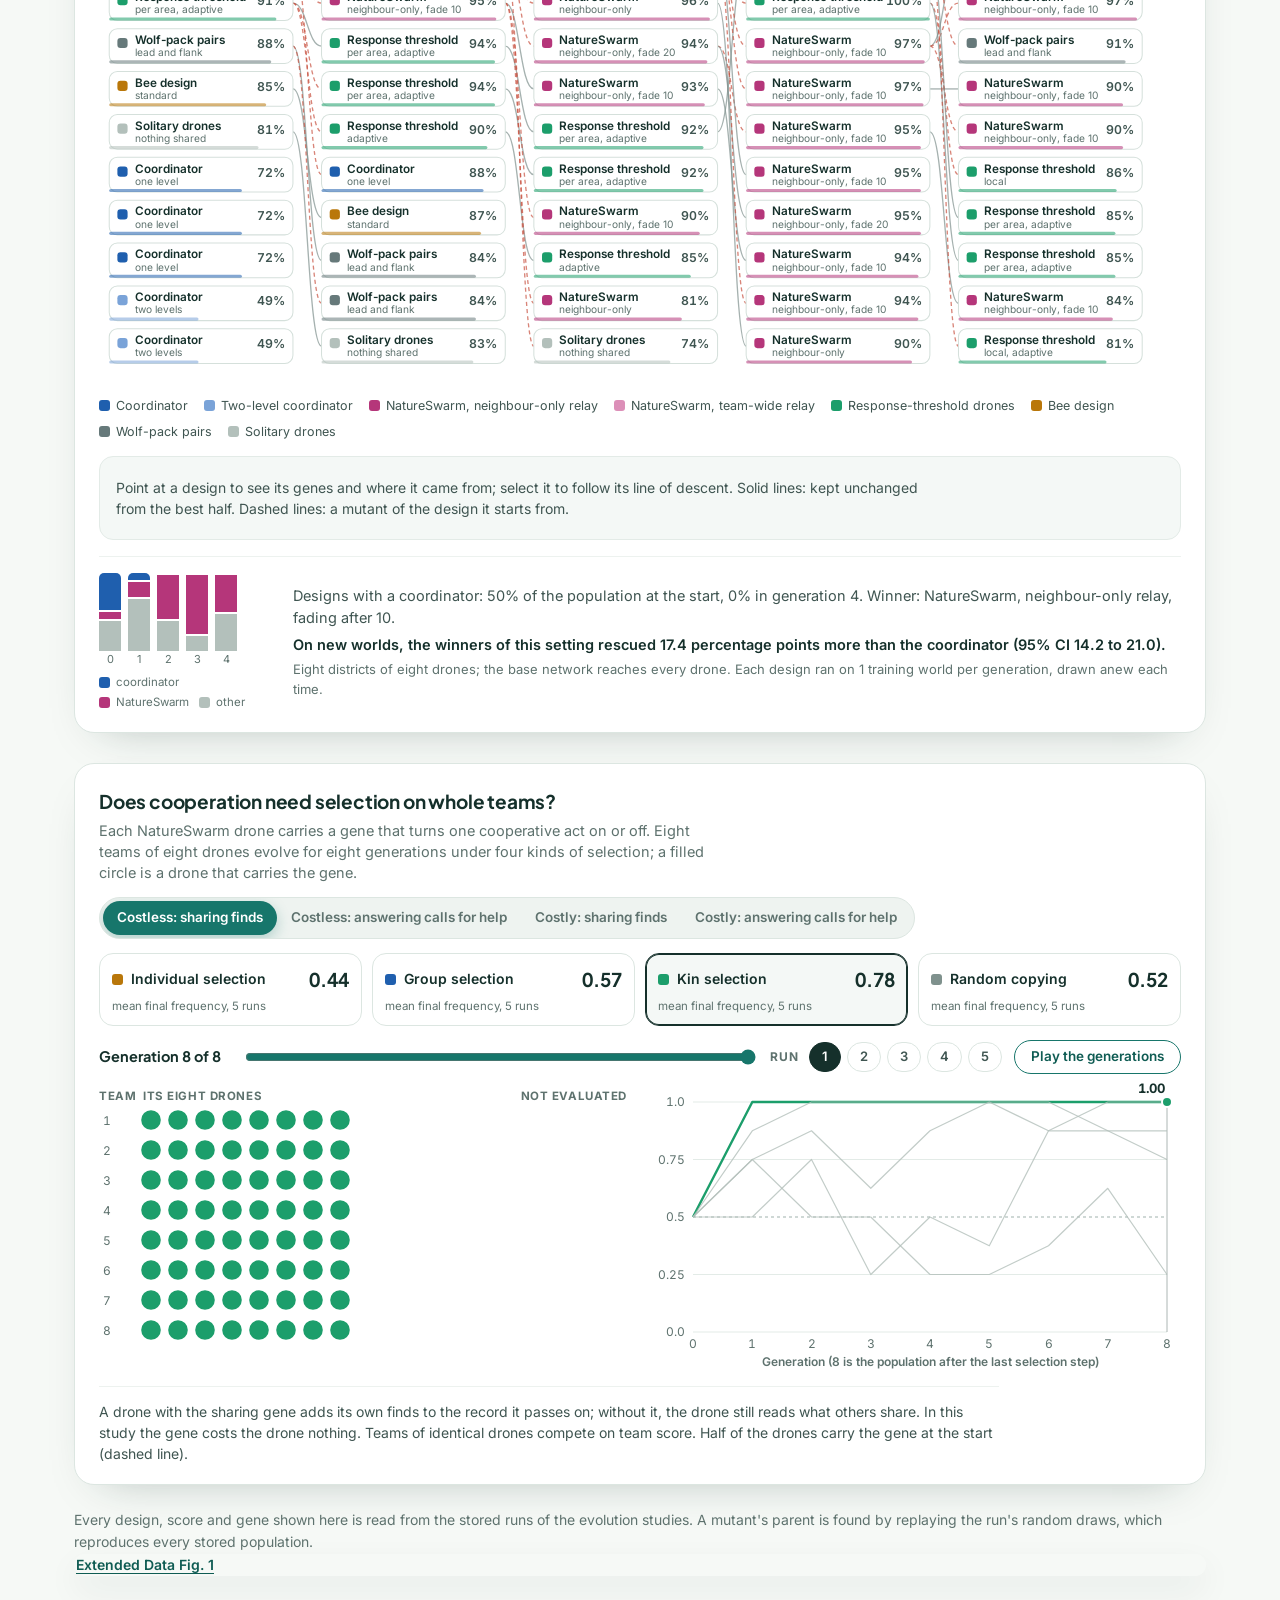
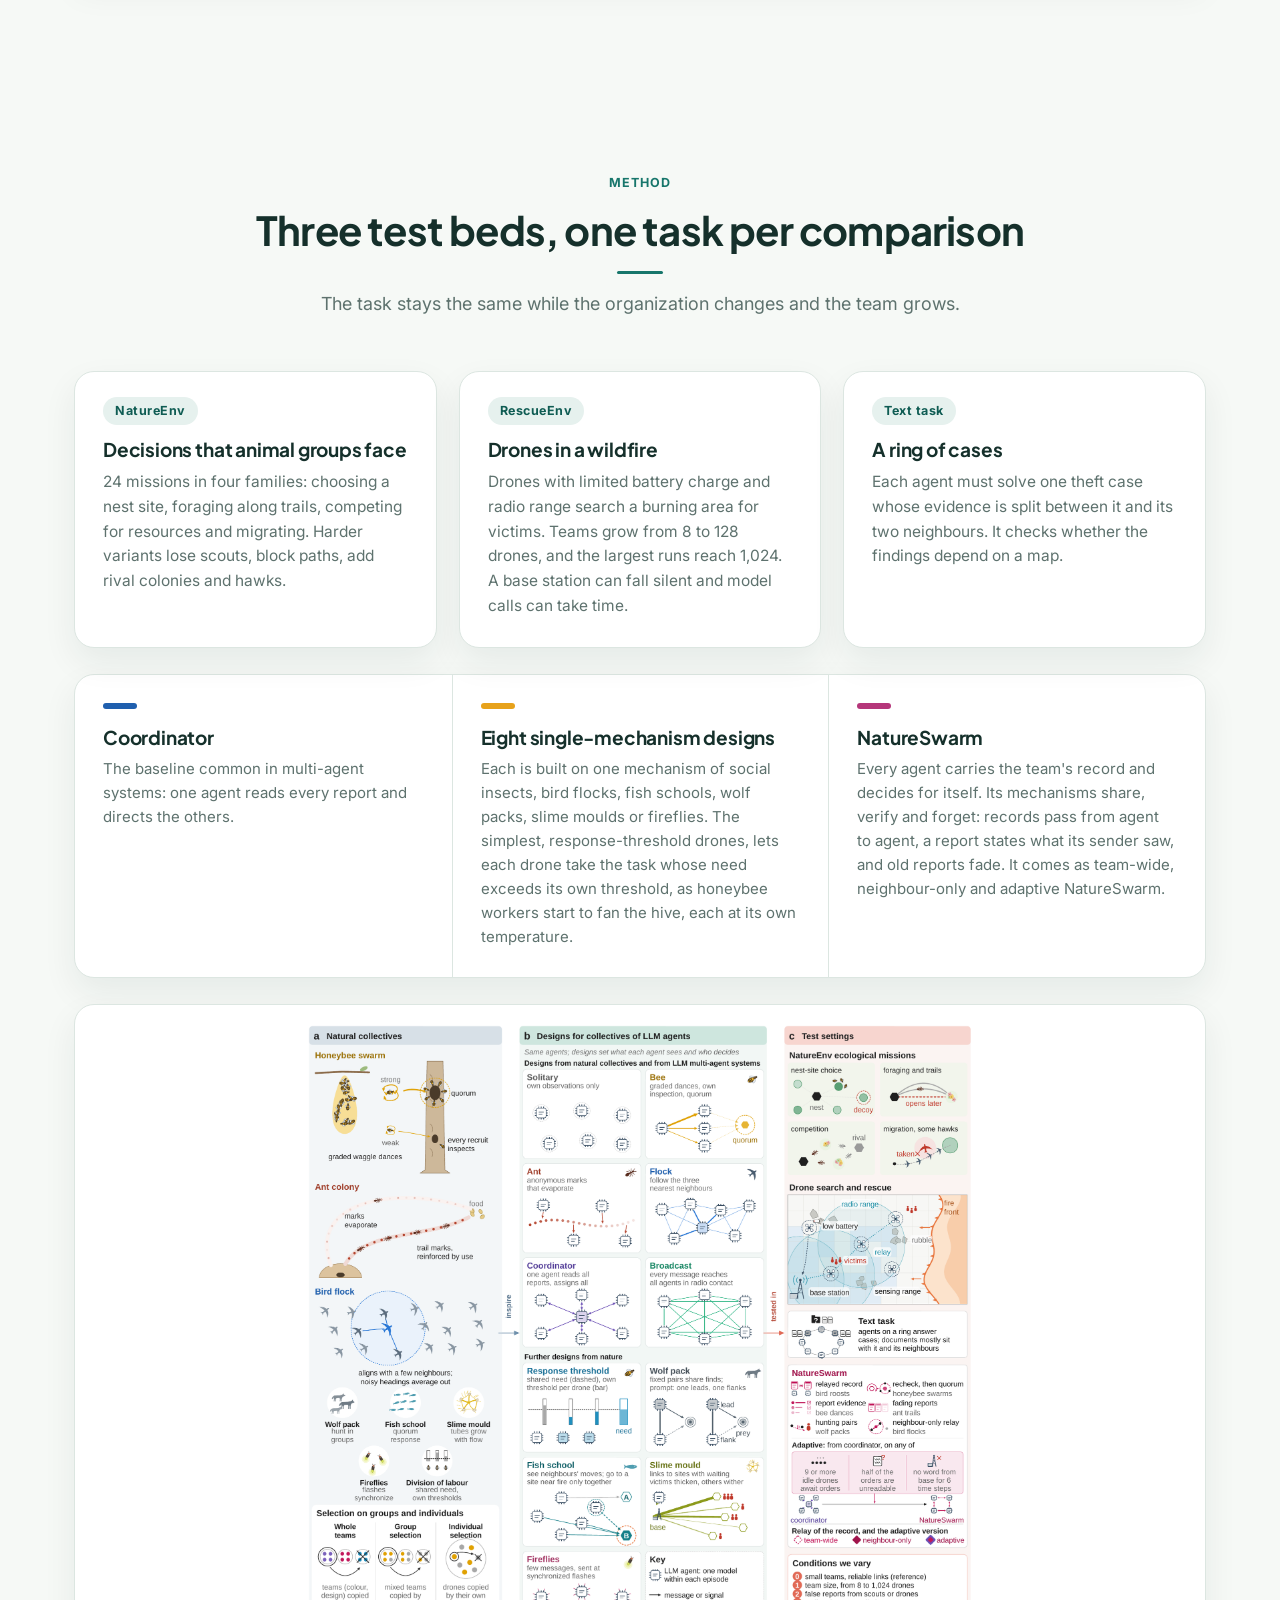
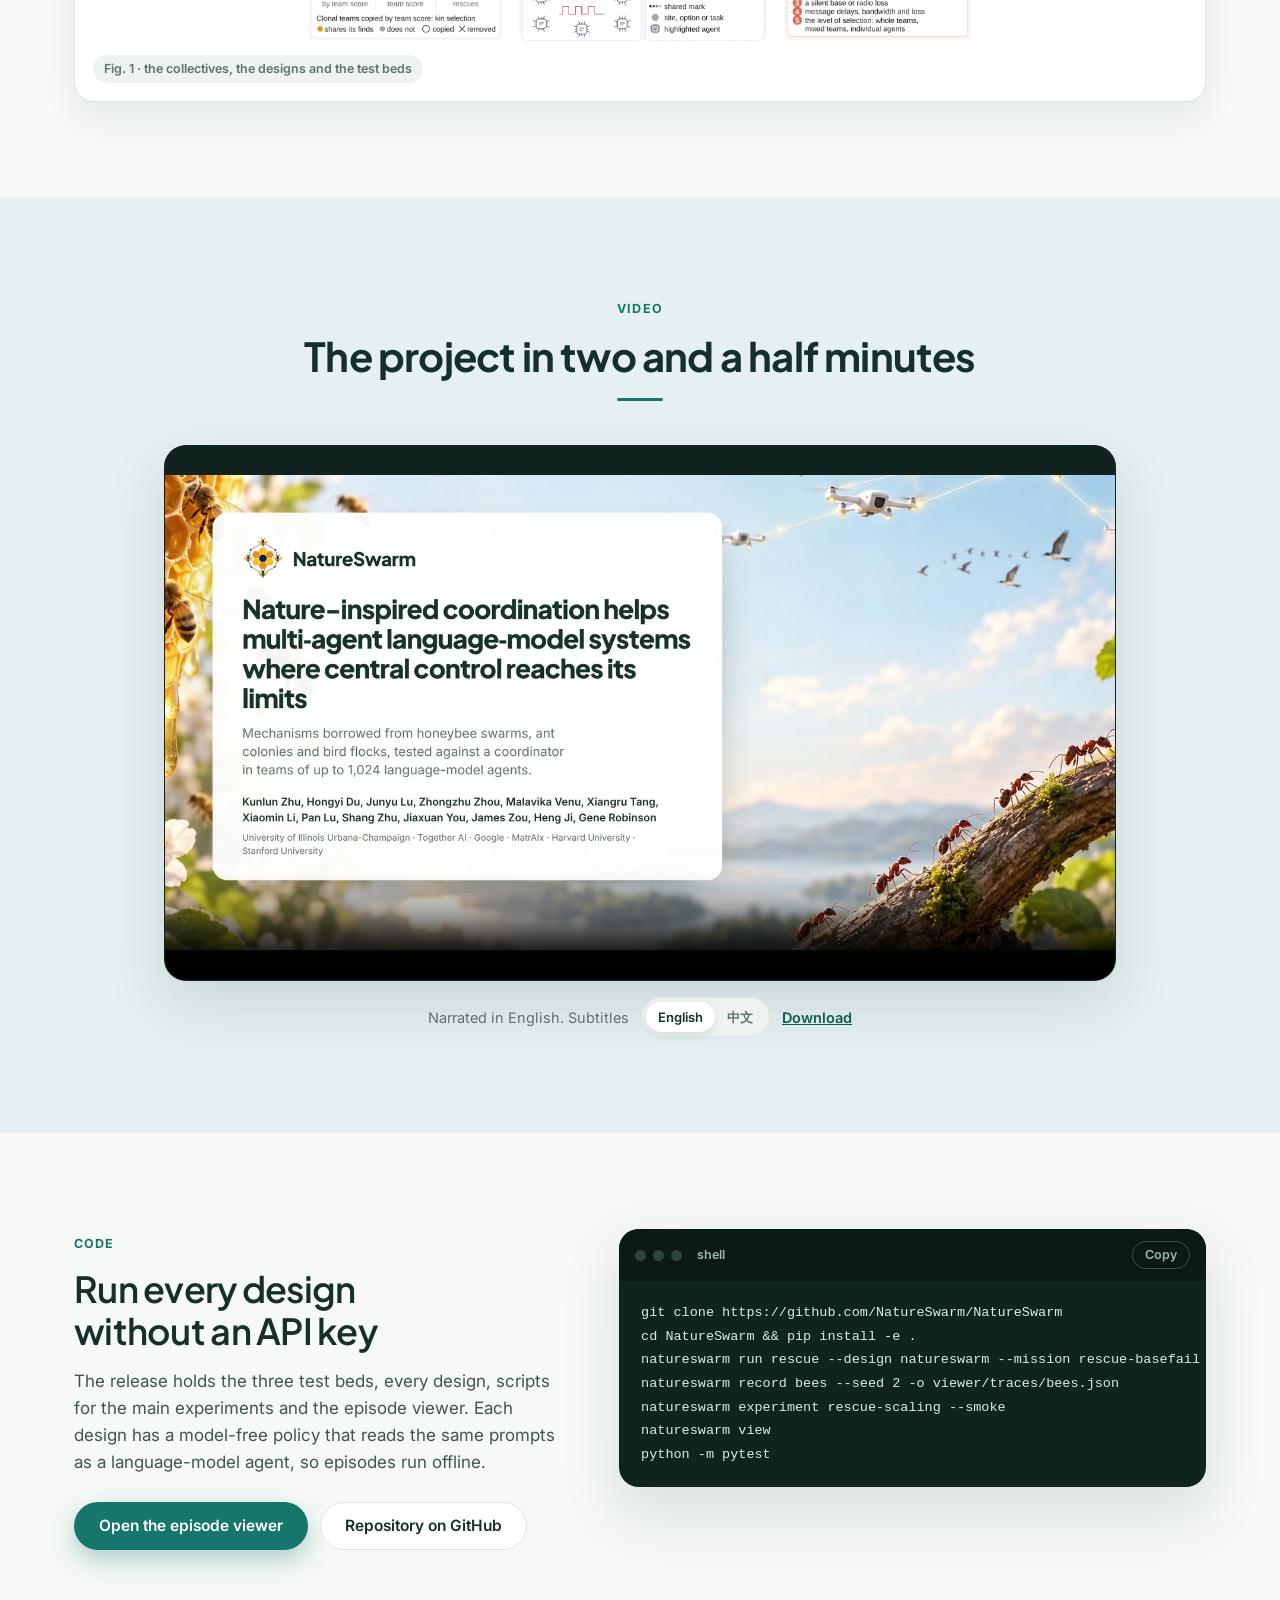
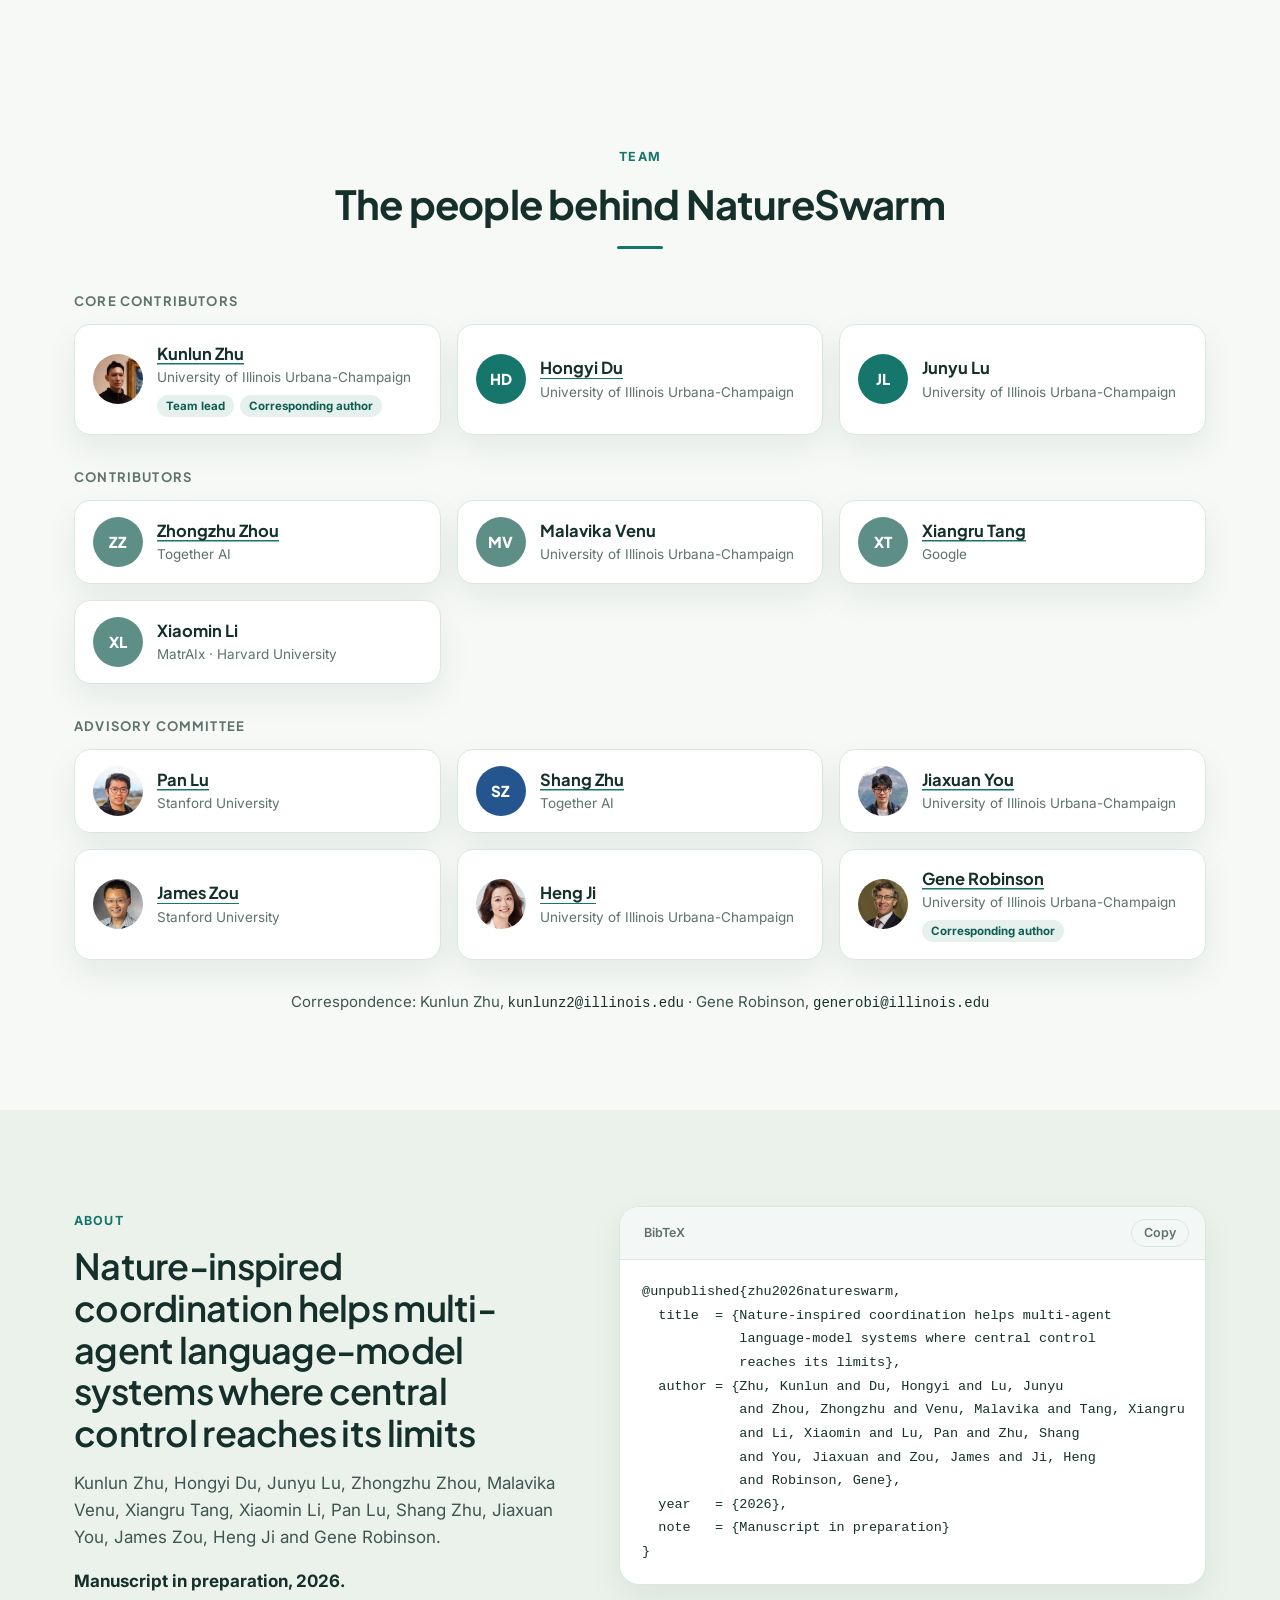
==== commit cfd86255: "The central button opens the episode viewer; the demos move to the row below" ====
--- a/index.html
+++ b/index.html
@@ -44,13 +44,13 @@
     <p class="eyebrow"><span class="dot"></span>Research project · manuscript in preparation</p>
     <h1>NatureSwarm: nature‑inspired coordination for teams of language‑model agents</h1>
     <p class="lede">Honeybee swarms, ant colonies and bird flocks coordinate with no one directing the whole. We test their mechanisms against a central coordinator in teams of up to 1,024 language-model agents.</p>
-    <p class="hero-cta"><a class="btn primary" href="#demos">Explore the demos<svg viewBox="0 0 20 20" width="16" height="16" aria-hidden="true"><path d="M4 10h11M11 5l5 5-5 5" fill="none" stroke="currentColor" stroke-width="2" stroke-linecap="round" stroke-linejoin="round"/></svg></a></p>
+    <p class="hero-cta"><a class="btn primary" href="viewer.html">Explore the viewer<svg viewBox="0 0 20 20" width="16" height="16" aria-hidden="true"><path d="M4 10h11M11 5l5 5-5 5" fill="none" stroke="currentColor" stroke-width="2" stroke-linecap="round" stroke-linejoin="round"/></svg></a></p>
     <p class="hero-links">
       <span class="chip off" title="The manuscript is in preparation"><svg viewBox="0 0 20 20" width="15" height="15" aria-hidden="true"><path d="M5 2.5h7l3.5 3.5v11.5H5z M12 2.5V6h3.5" fill="none" stroke="currentColor" stroke-width="1.6" stroke-linejoin="round"/></svg>Paper, soon</span>
       <a class="chip" href="#code"><svg viewBox="0 0 20 20" width="15" height="15" aria-hidden="true"><path d="M7 6l-4 4 4 4M13 6l4 4-4 4" fill="none" stroke="currentColor" stroke-width="1.8" stroke-linecap="round" stroke-linejoin="round"/></svg>Code</a>
       <a class="chip" href="#video"><svg viewBox="0 0 20 20" width="15" height="15" aria-hidden="true"><path d="M7 5.5v9l7-4.5z" fill="currentColor"/></svg>Video</a>
       <a class="chip dl" href="media/natureswarm_promo.pptx" download><svg viewBox="0 0 20 20" width="15" height="15" aria-hidden="true"><rect x="3" y="4" width="14" height="10" rx="1.5" fill="none" stroke="currentColor" stroke-width="1.6"/><path d="M10 14v3M7 17h6" stroke="currentColor" stroke-width="1.6" stroke-linecap="round"/></svg>Slides</a>
-      <a class="chip" href="viewer.html"><svg viewBox="0 0 20 20" width="15" height="15" aria-hidden="true"><circle cx="10" cy="10" r="3" fill="none" stroke="currentColor" stroke-width="1.6"/><path d="M2 10c2-4 5-6 8-6s6 2 8 6c-2 4-5 6-8 6s-6-2-8-6z" fill="none" stroke="currentColor" stroke-width="1.6"/></svg>Episode viewer</a>
+      <a class="chip" href="#demos"><svg viewBox="0 0 20 20" width="15" height="15" aria-hidden="true"><rect x="3" y="3" width="6" height="6" rx="1.5" fill="none" stroke="currentColor" stroke-width="1.6"/><rect x="11" y="3" width="6" height="6" rx="1.5" fill="none" stroke="currentColor" stroke-width="1.6"/><rect x="3" y="11" width="6" height="6" rx="1.5" fill="none" stroke="currentColor" stroke-width="1.6"/><rect x="11" y="11" width="6" height="6" rx="1.5" fill="none" stroke="currentColor" stroke-width="1.6"/></svg>Explore the demos</a>
     </p>
     <p class="byline">Kunlun Zhu, Hongyi Du, Junyu Lu, Zhongzhu Zhou, Malavika Venu, Xiangru Tang, Xiaomin Li, Pan Lu, Shang Zhu, Jiaxuan You, James Zou, Heng Ji, Gene Robinson</p>
     <p class="affil">University of Illinois Urbana-Champaign · Together AI · Google · MatrAIx · Harvard University · Stanford University</p>
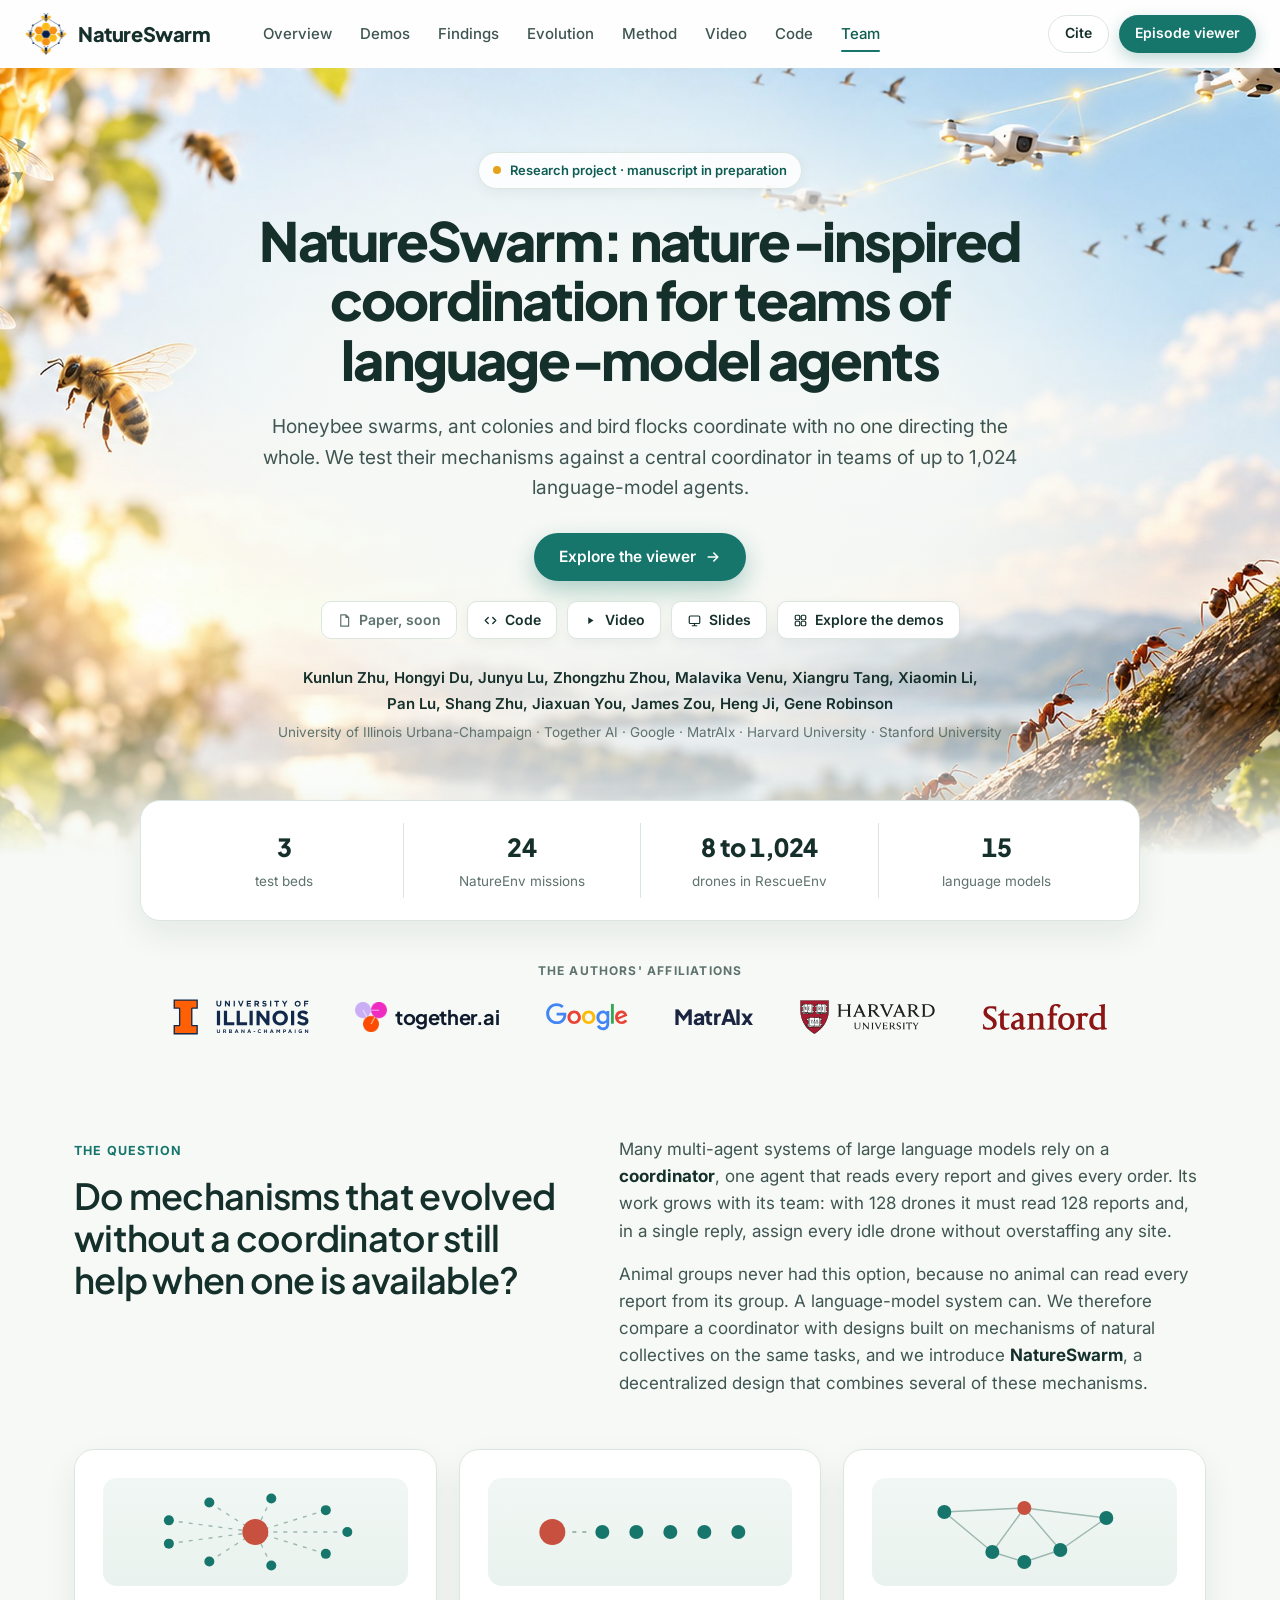
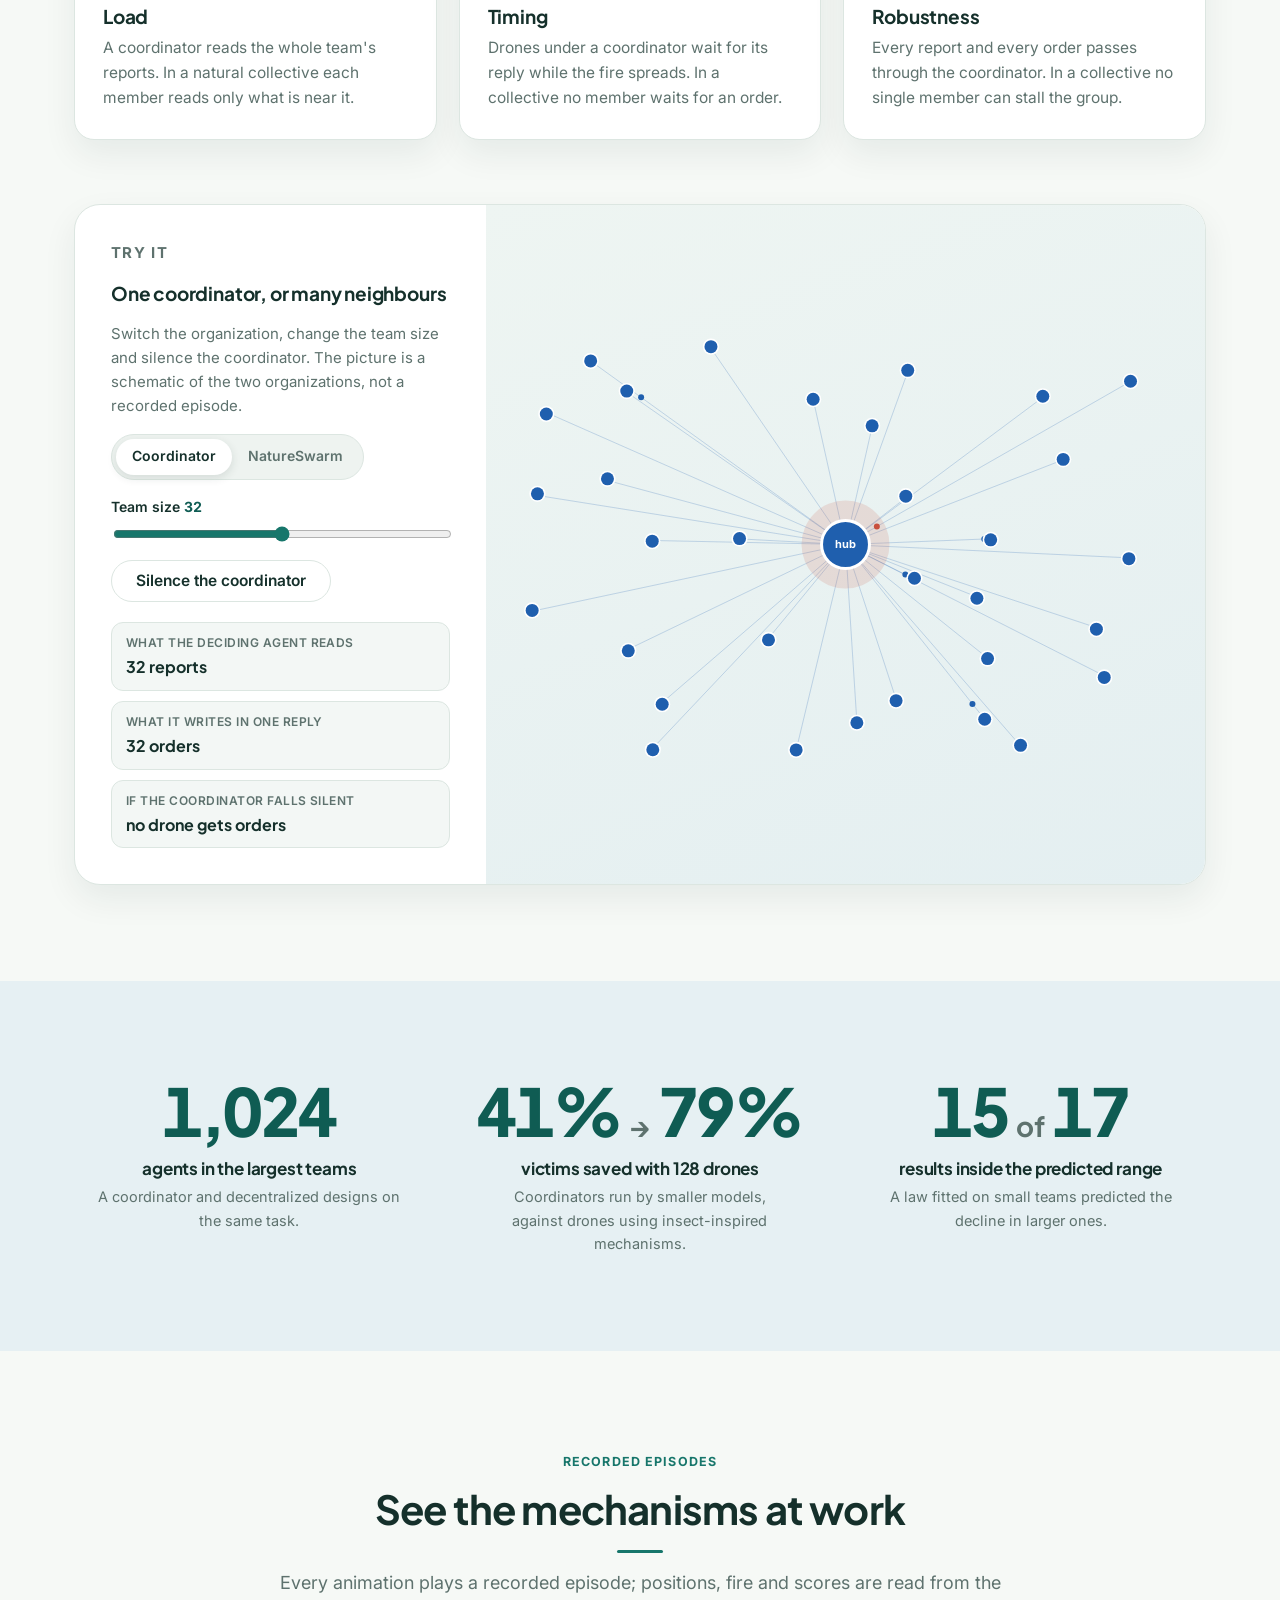
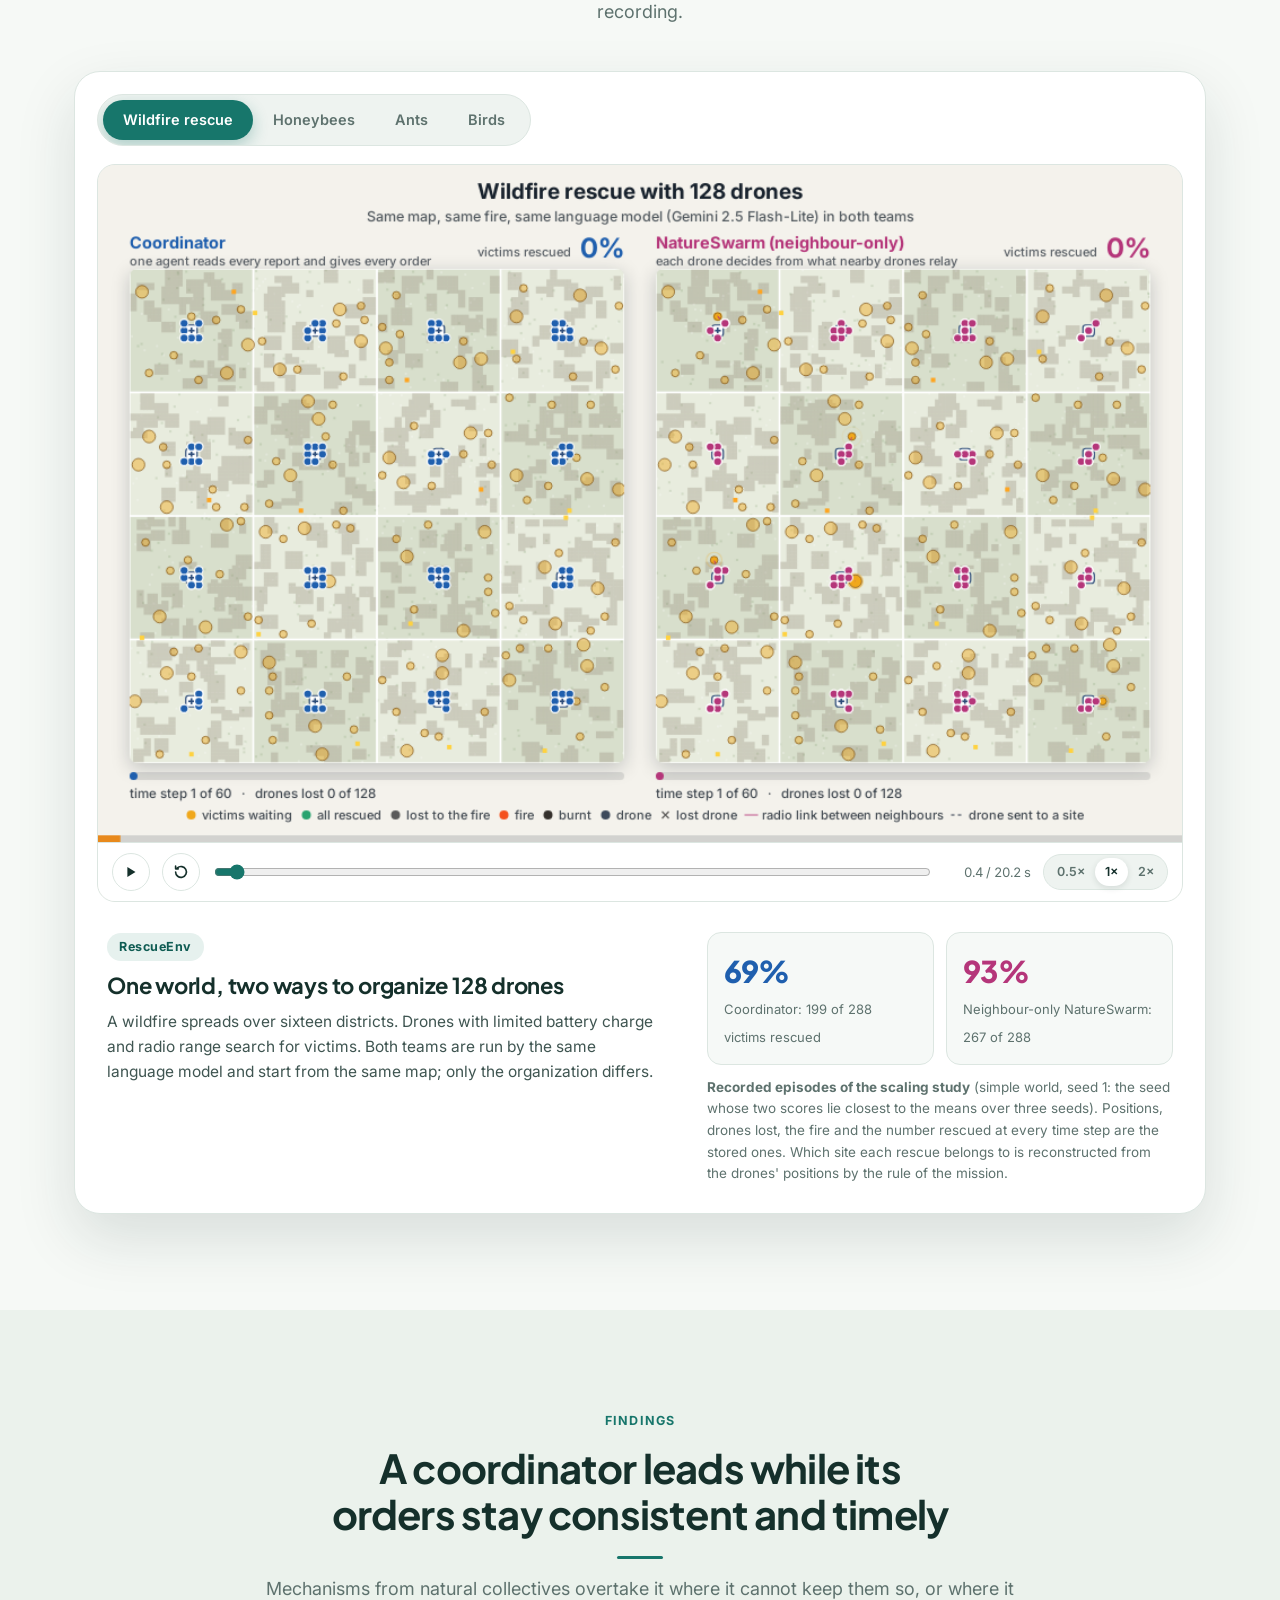
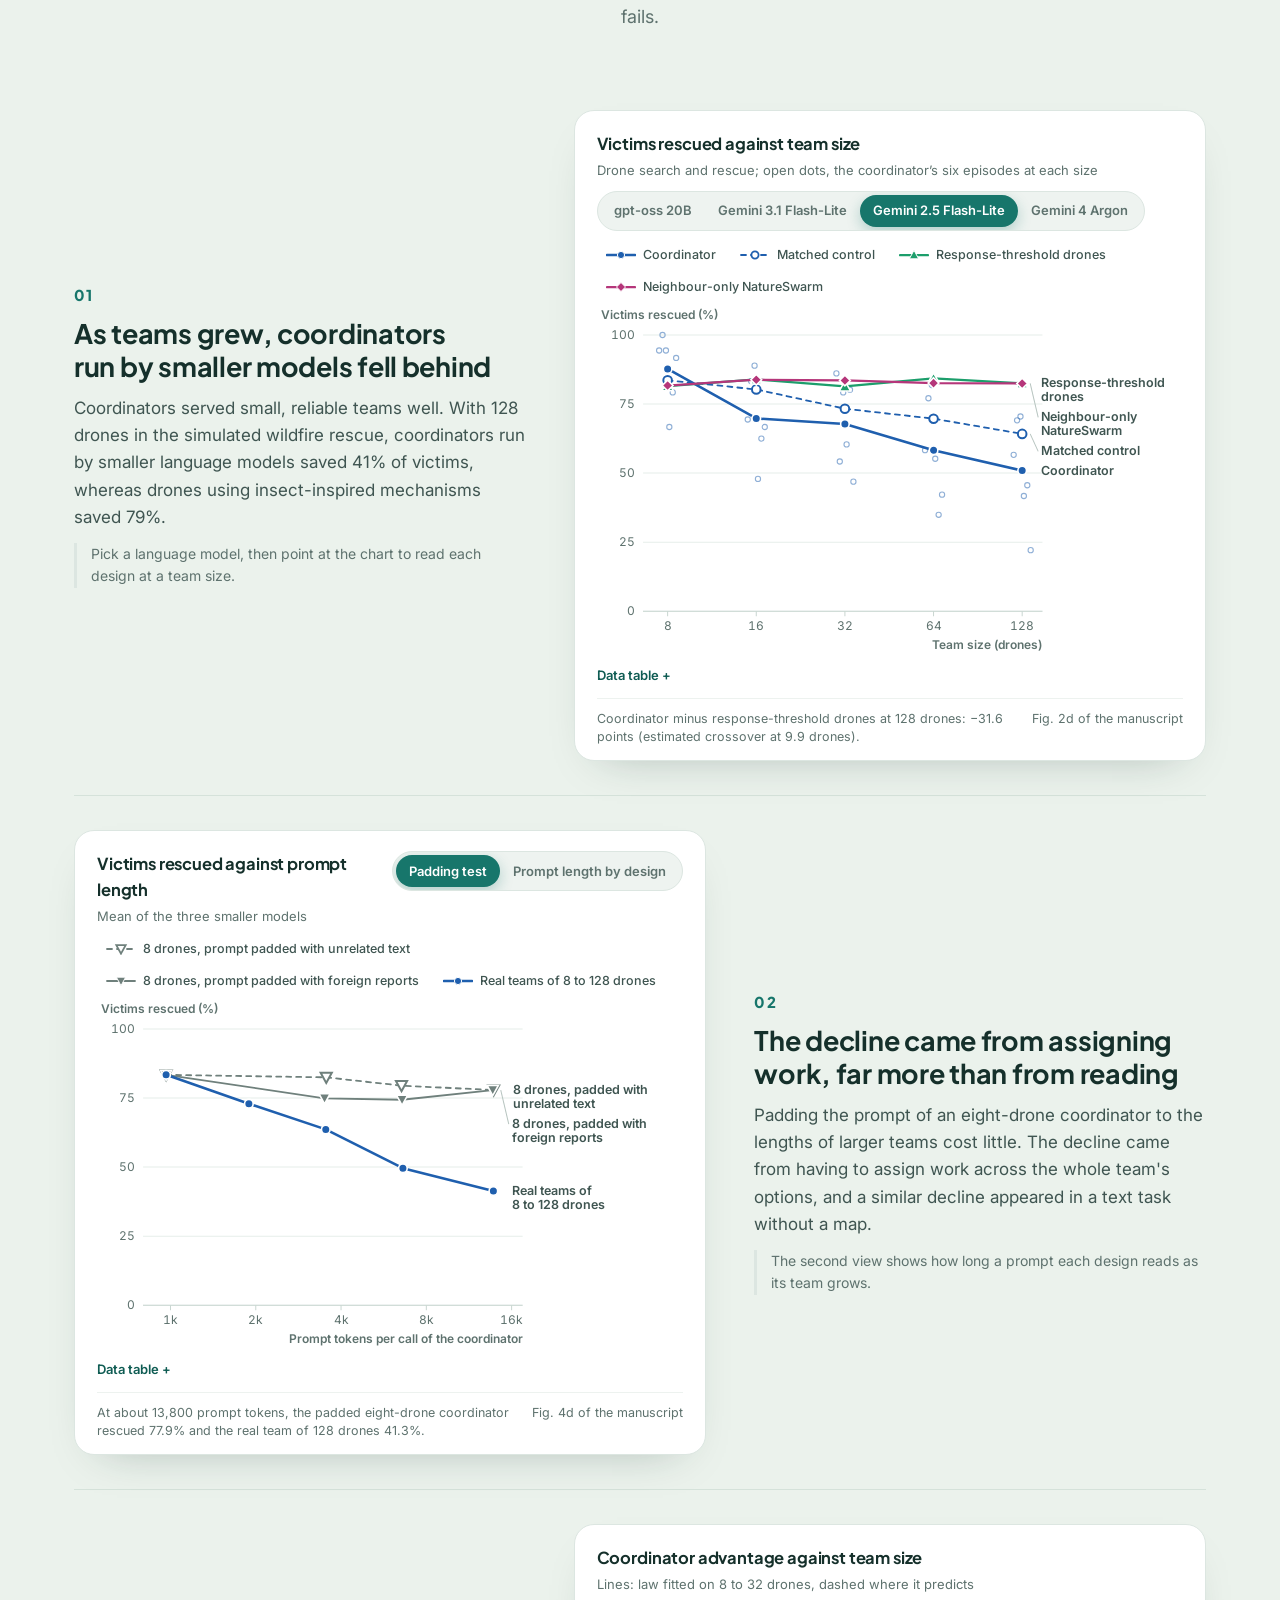
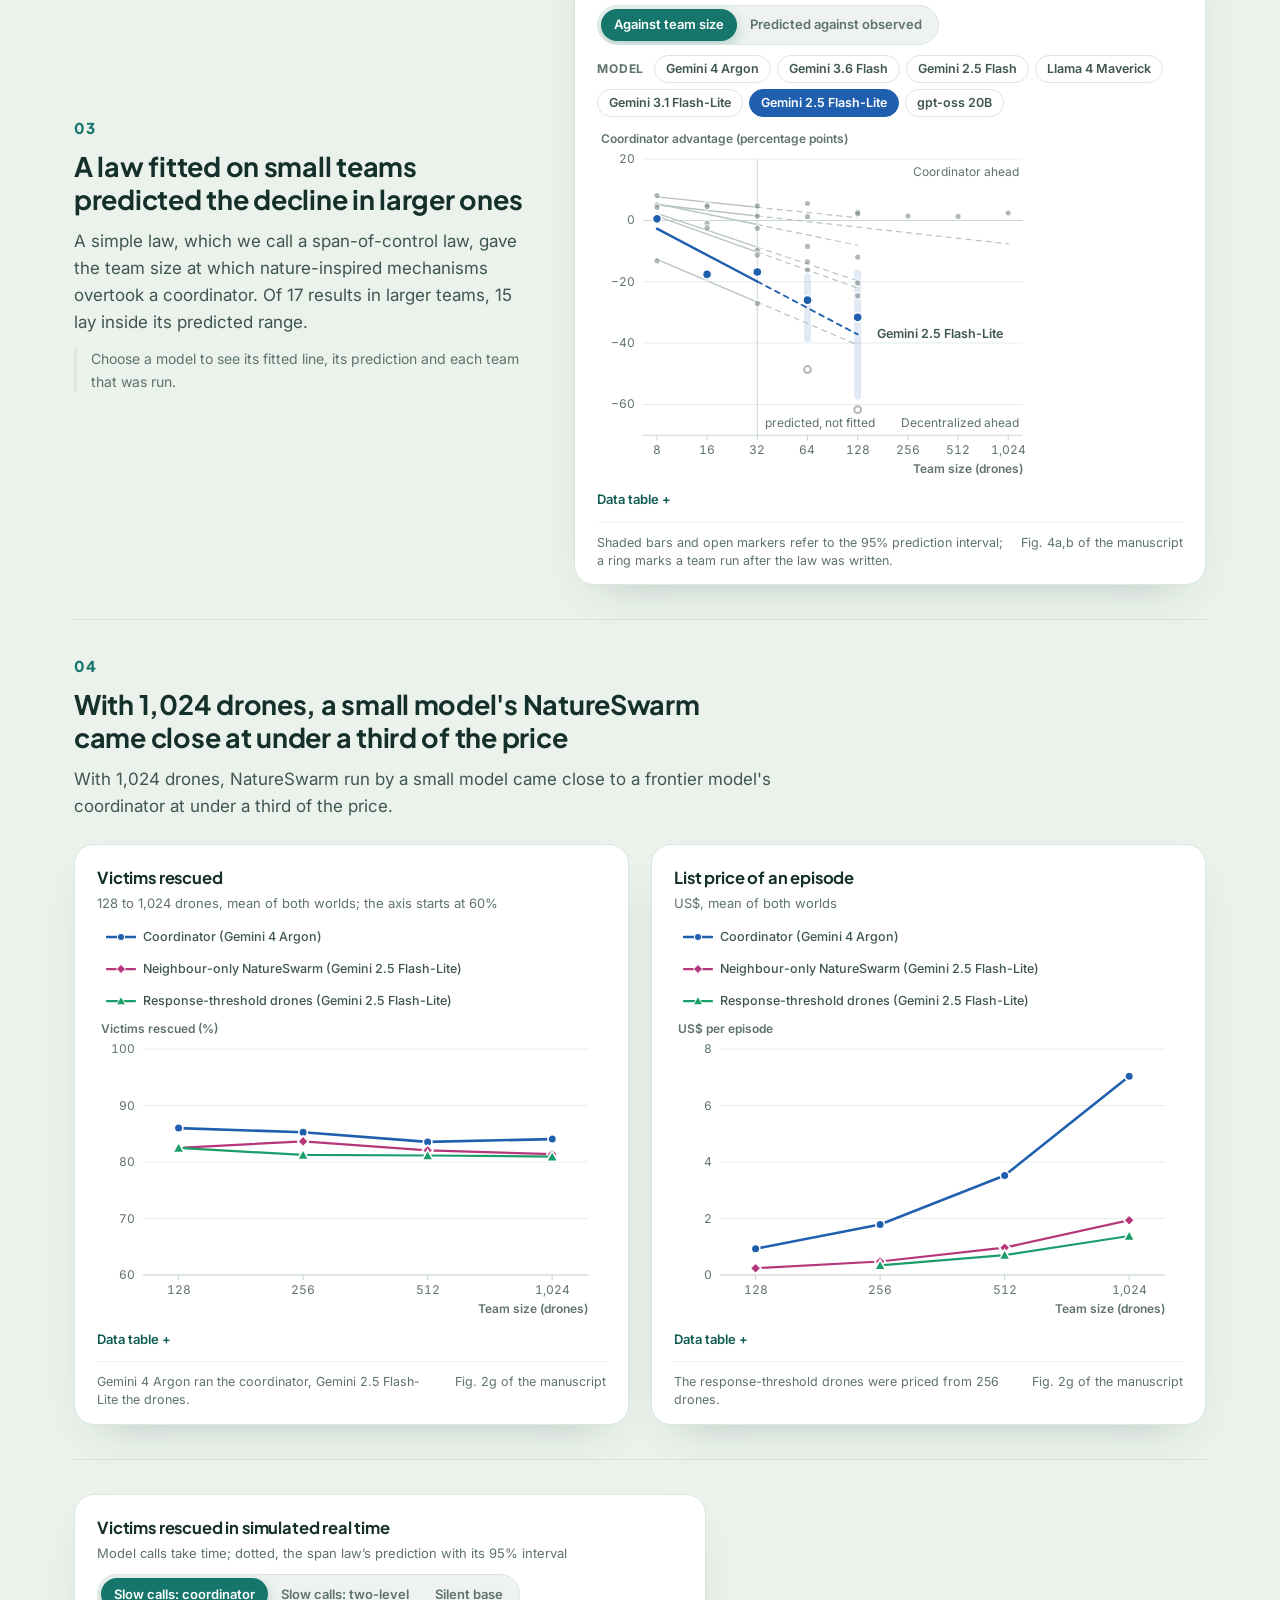
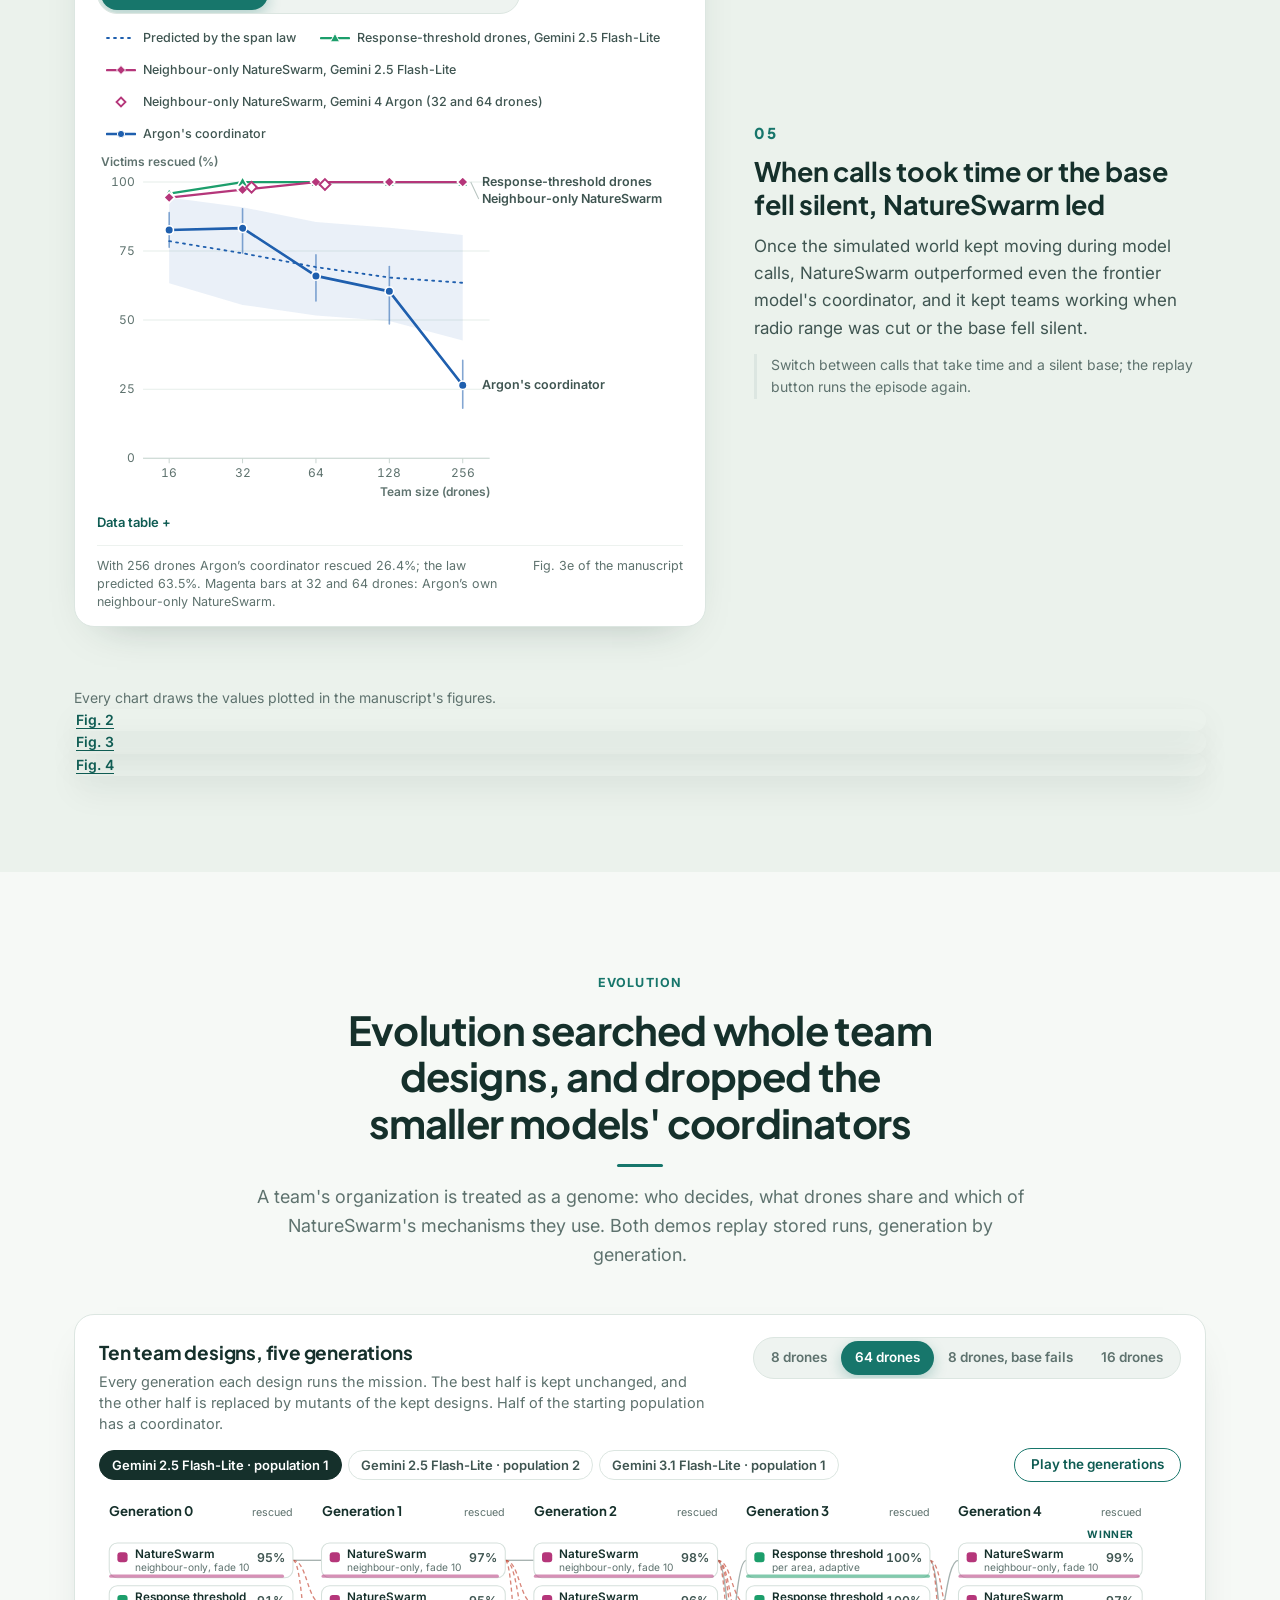
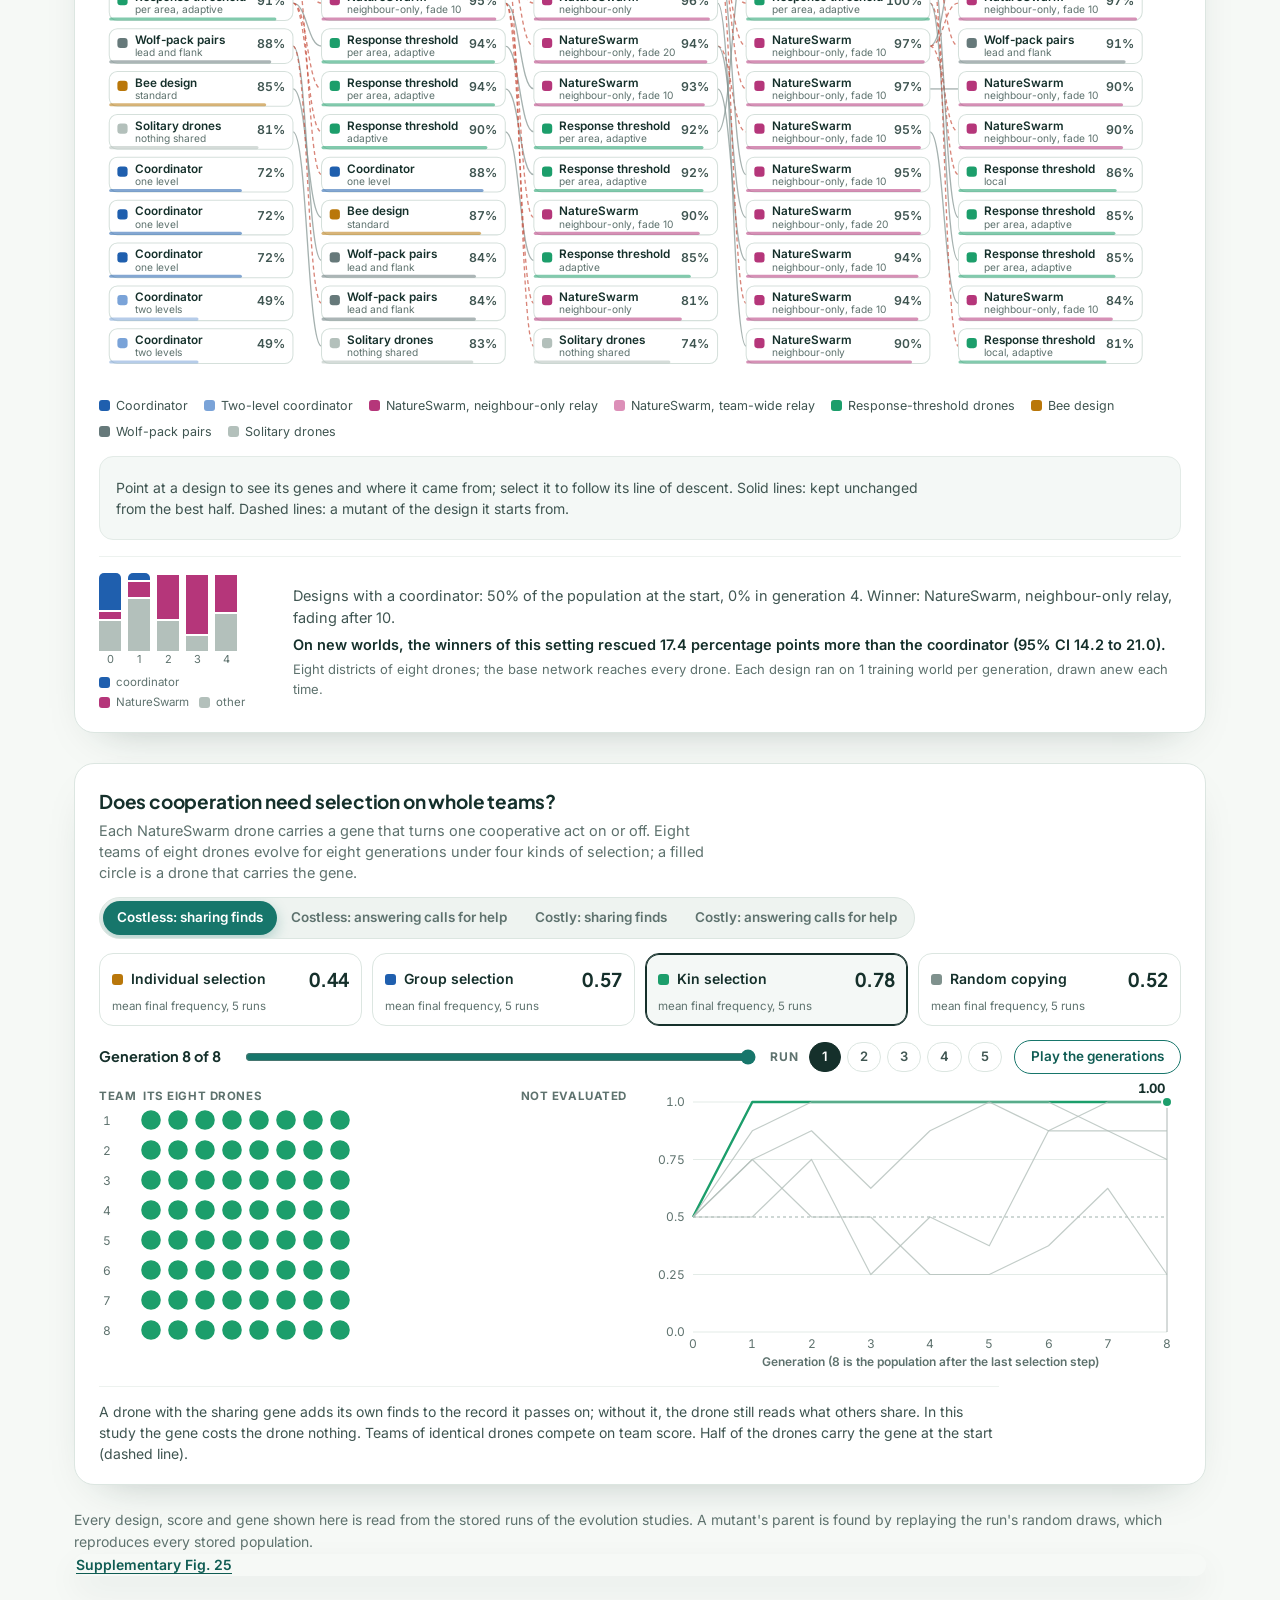
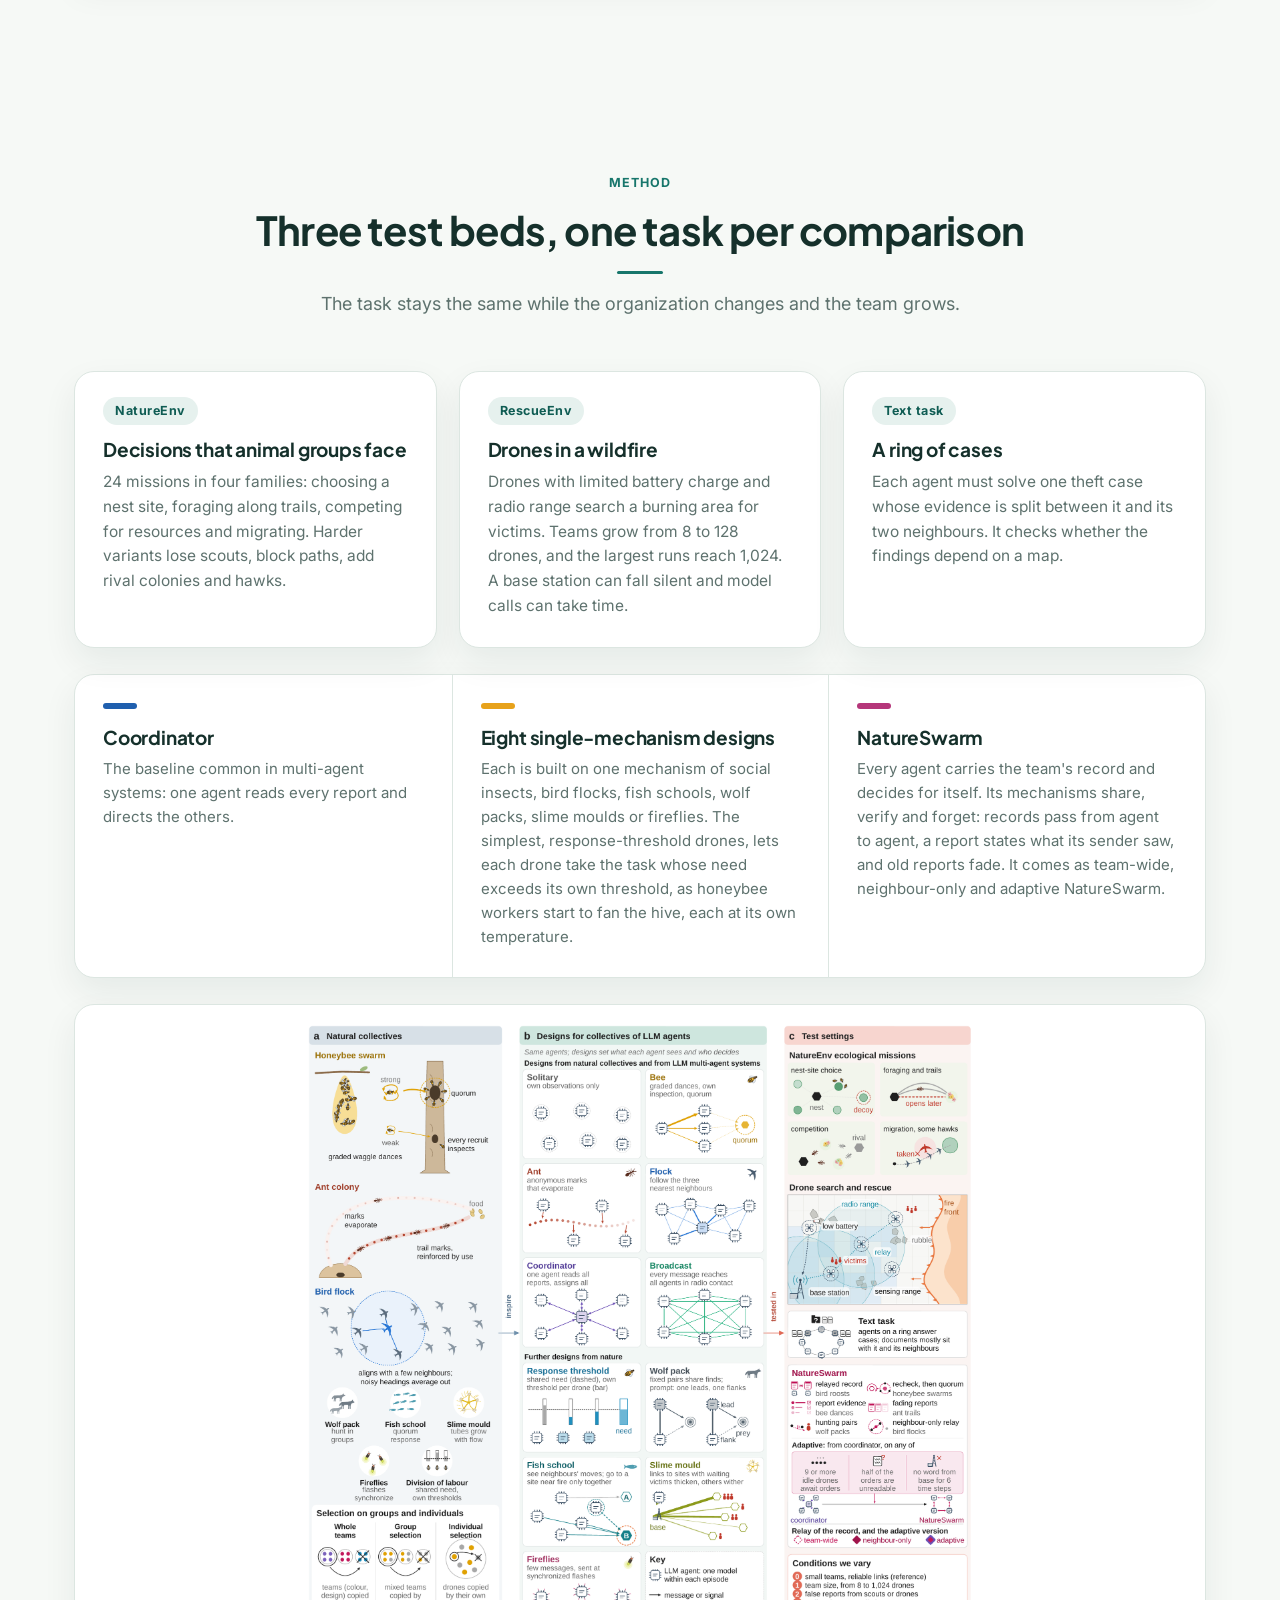
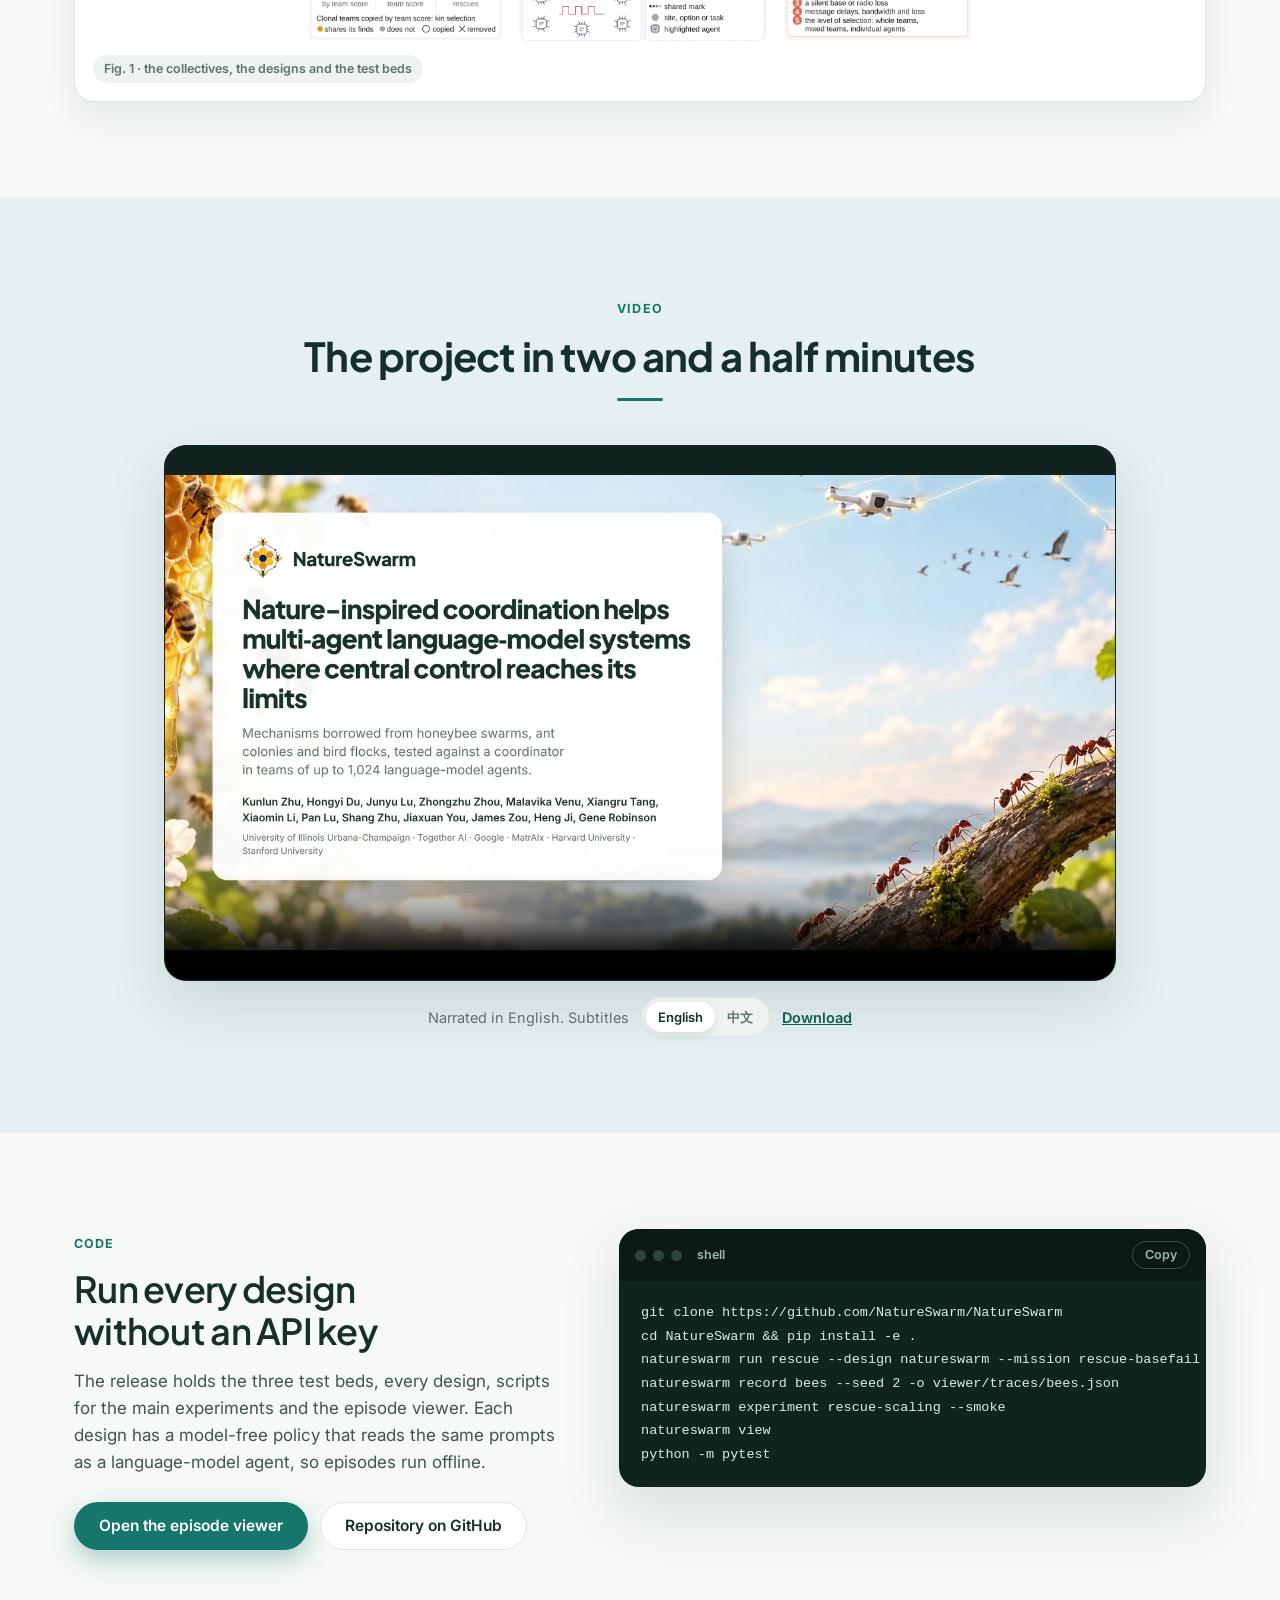
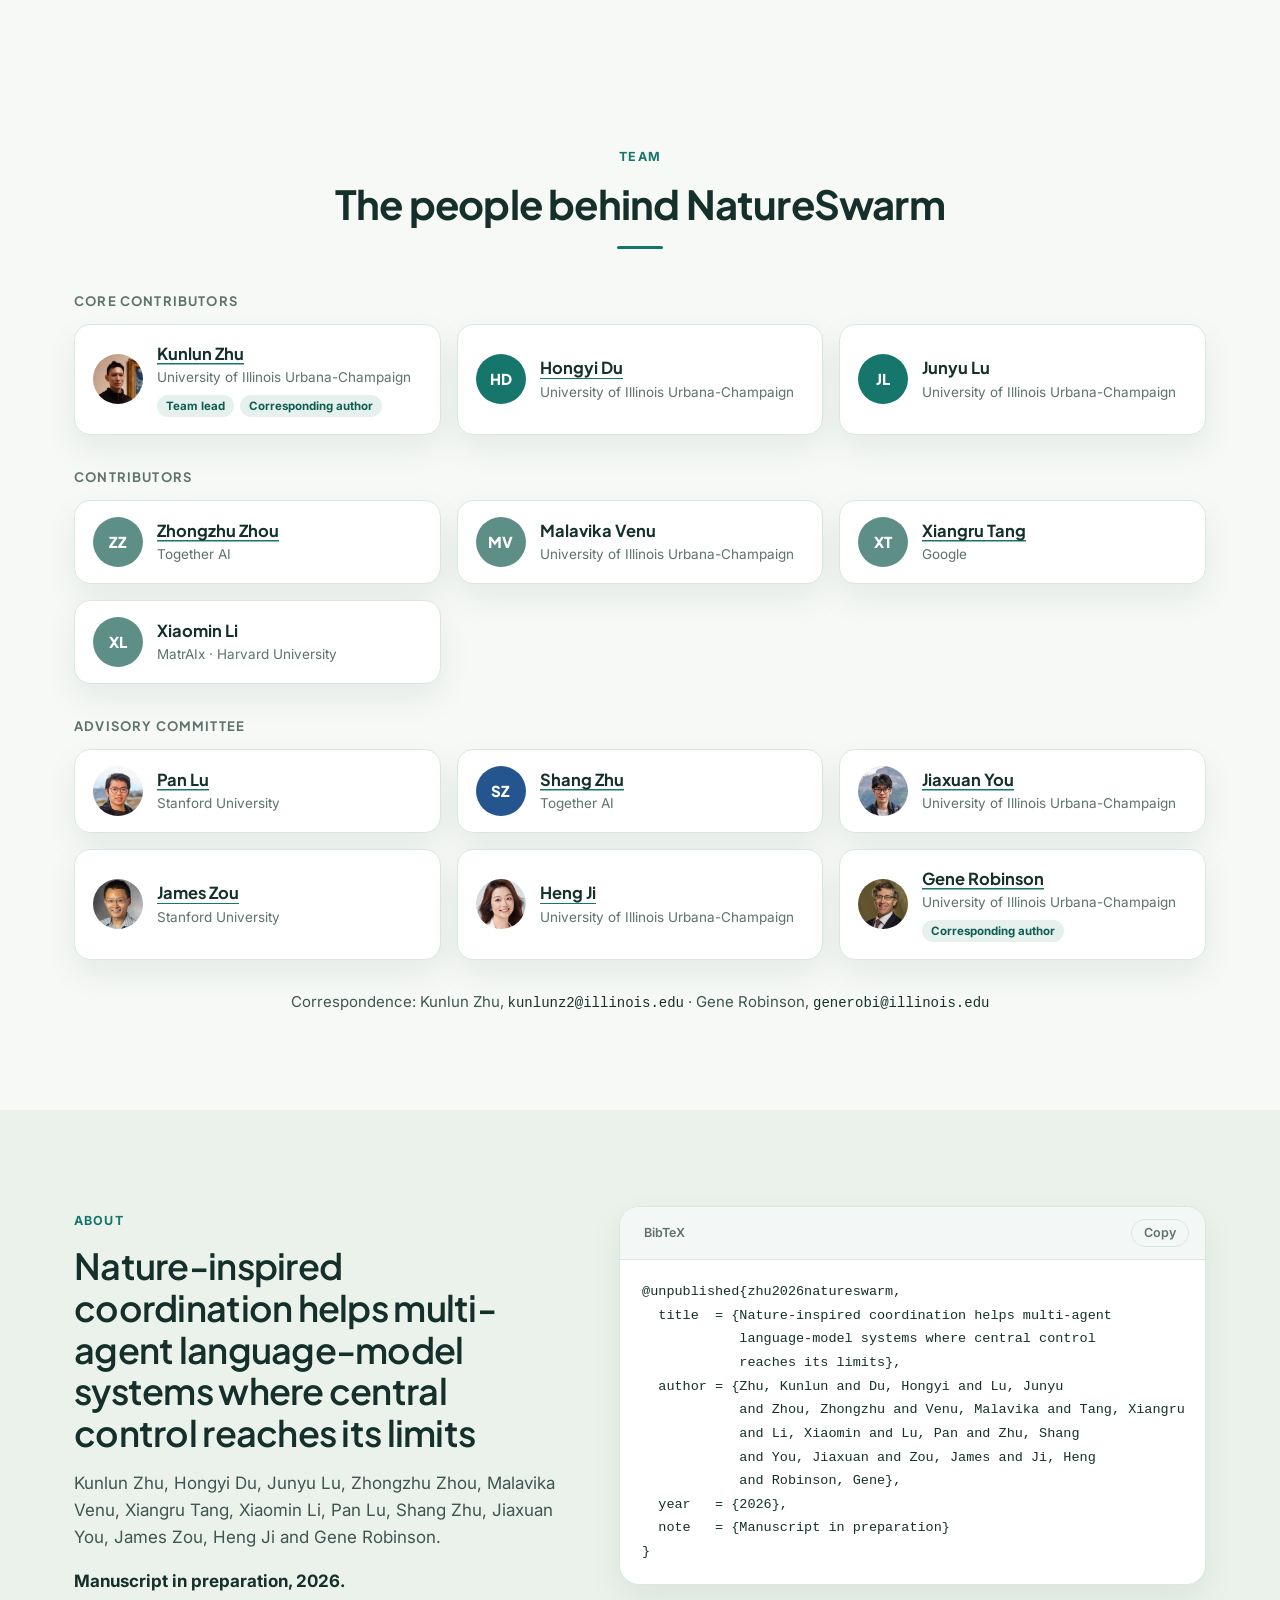
==== commit 43fa959c: "The evolution figure is Supplementary Fig. 25 of the paper (v27)" ====
--- a/index.html
+++ b/index.html
@@ -233,7 +233,7 @@
       <div class="sel-body"><div class="sel-teams"></div><div class="sel-chart"></div></div>
       <p class="sel-note"></p>
     </div>
-    <p class="evo-source reveal">Every design, score and gene shown here is read from the stored runs of the evolution studies. A mutant's parent is found by replaying the run's random draws, which reproduces every stored population. <button type="button" class="link zoom" data-full="media/ed_fig1.png">Extended Data Fig. 1</button></p>
+    <p class="evo-source reveal">Every design, score and gene shown here is read from the stored runs of the evolution studies. A mutant's parent is found by replaying the run's random draws, which reproduces every stored population. <button type="button" class="link zoom" data-full="media/ed_fig1.png">Supplementary Fig. 25</button></p>
   </div>
 </section>
 
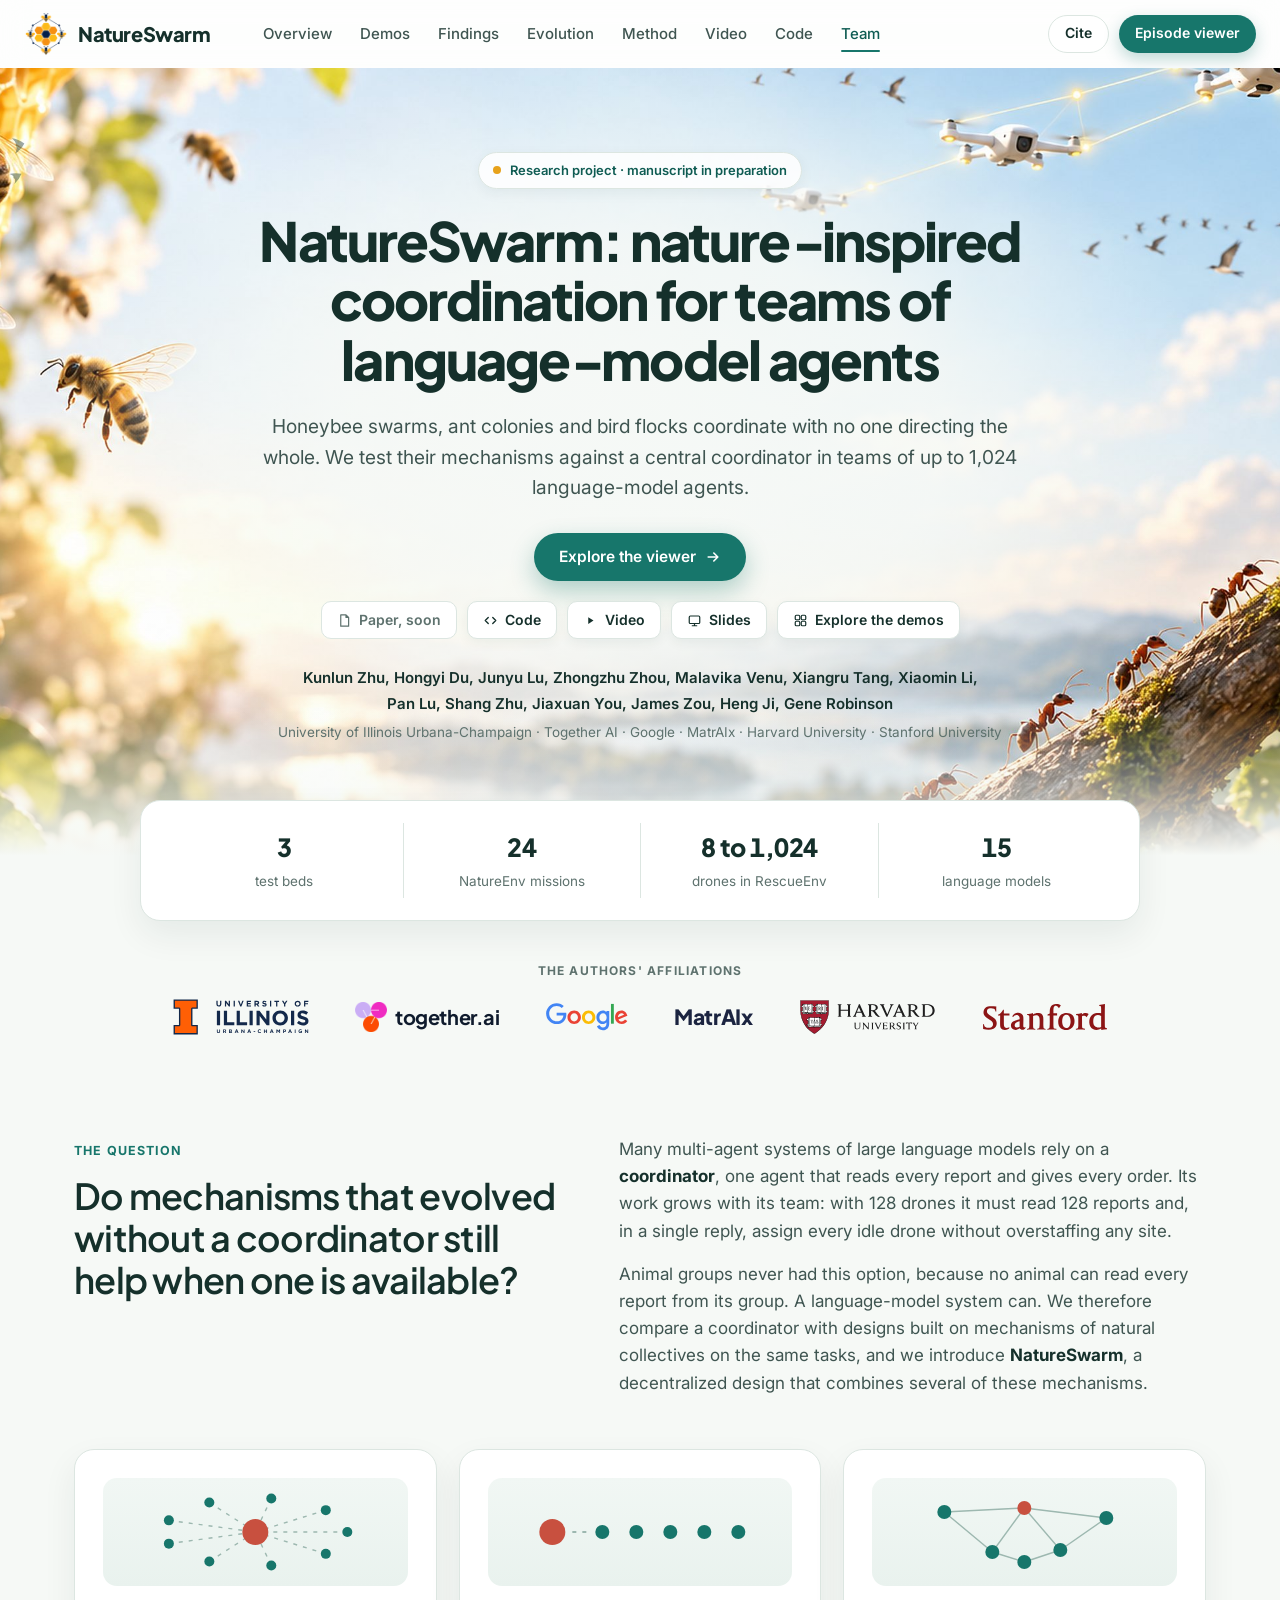
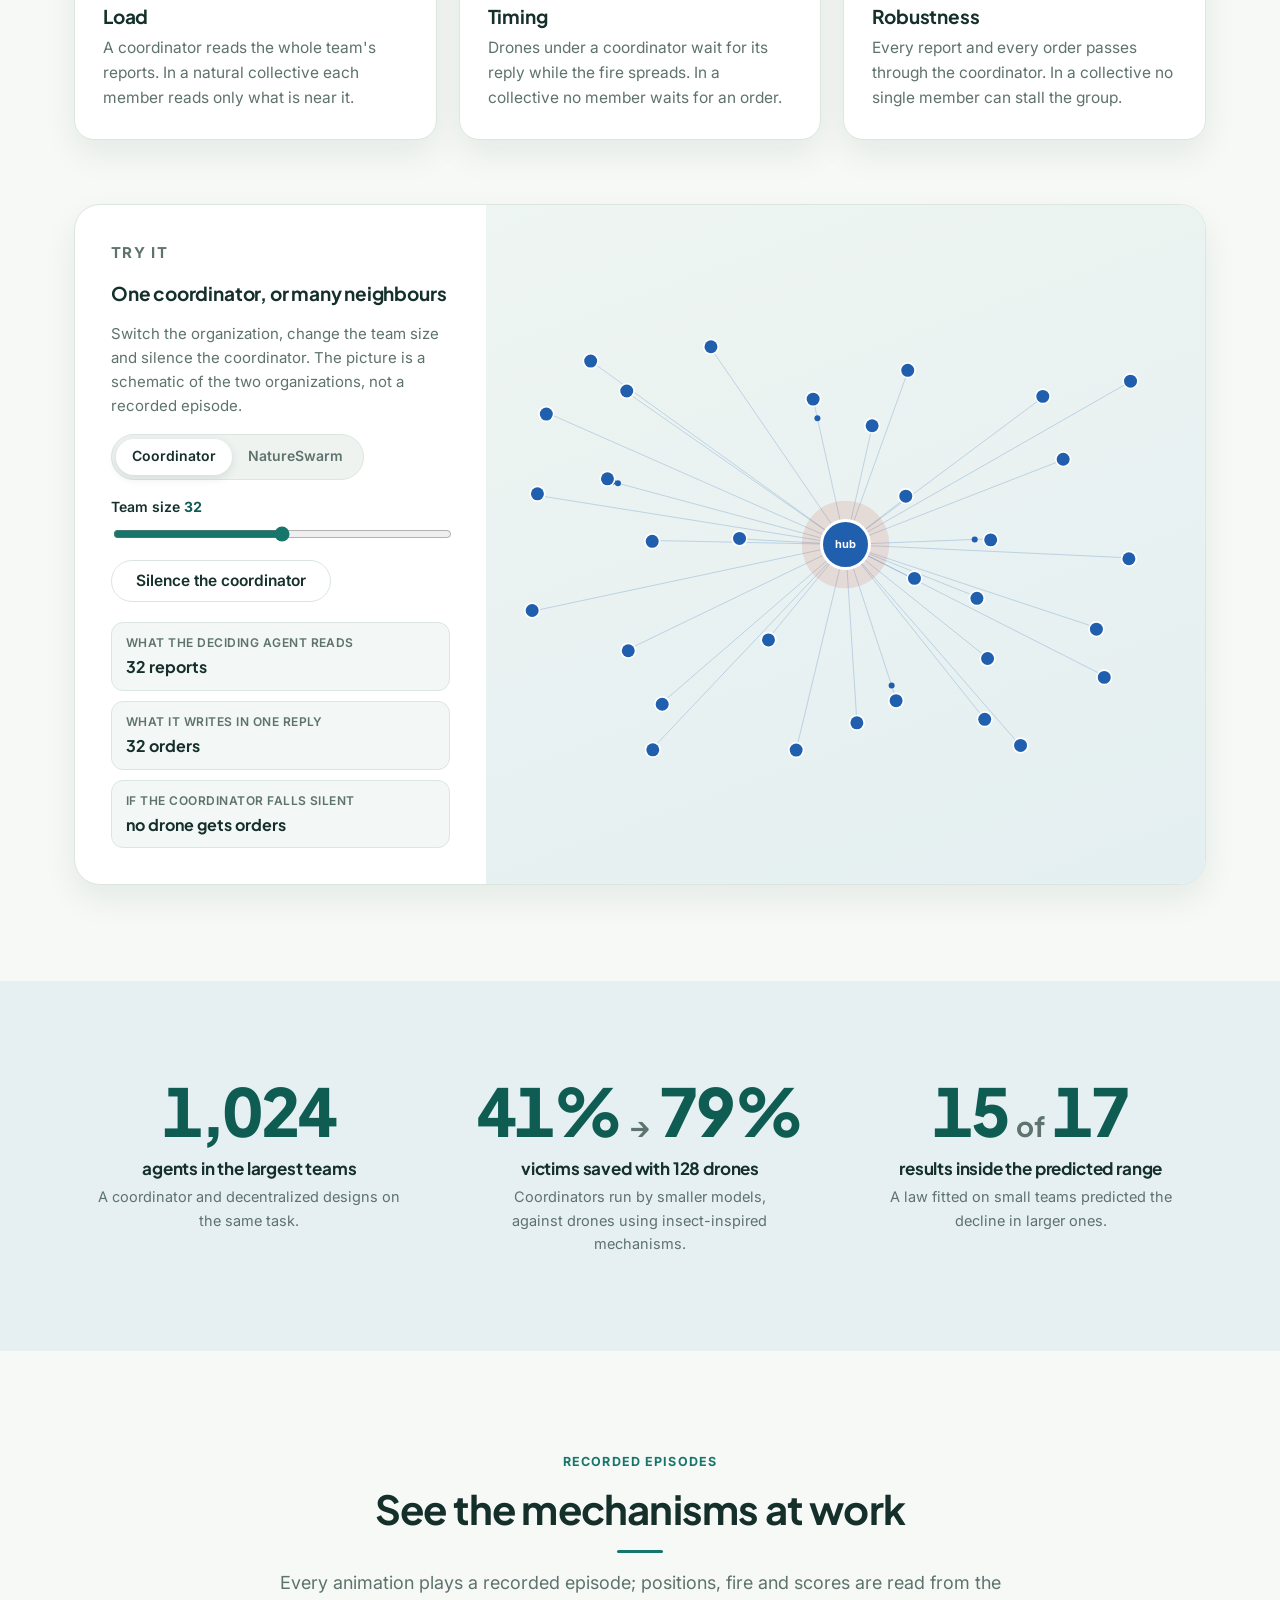
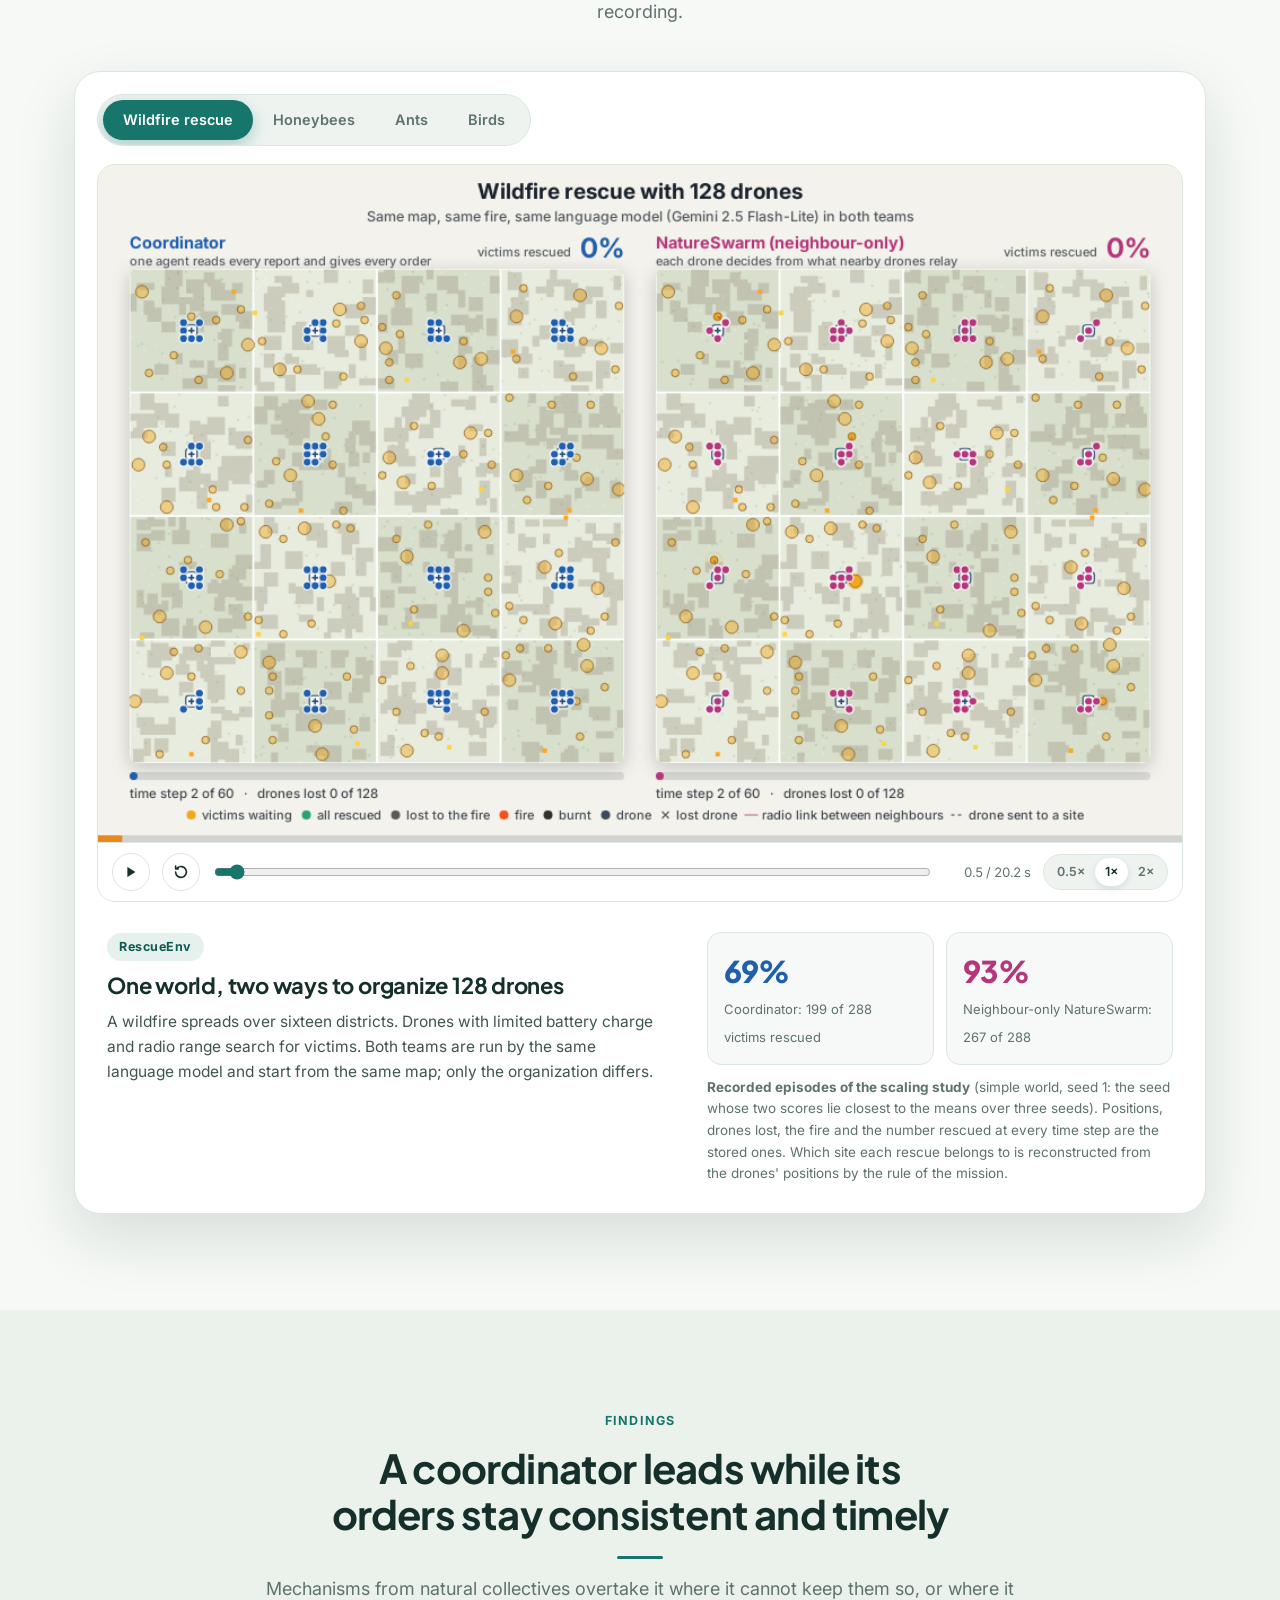
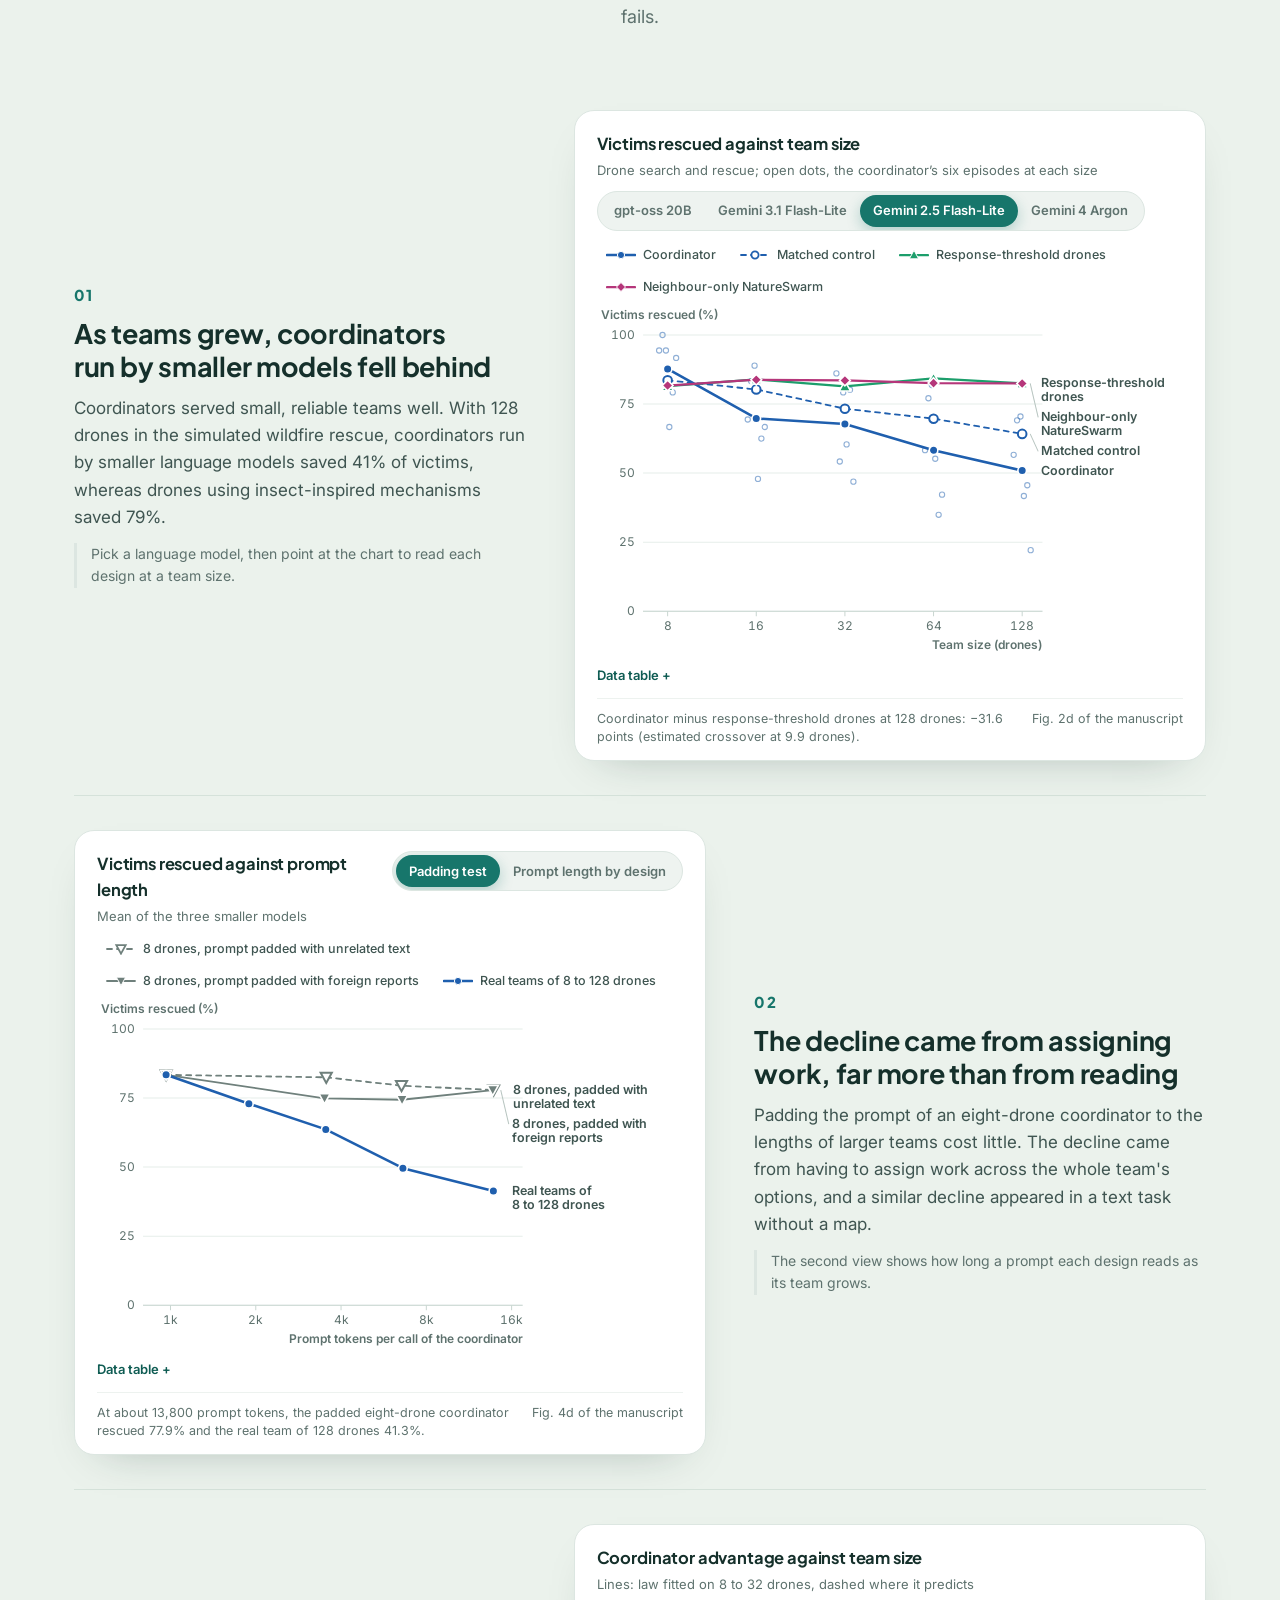
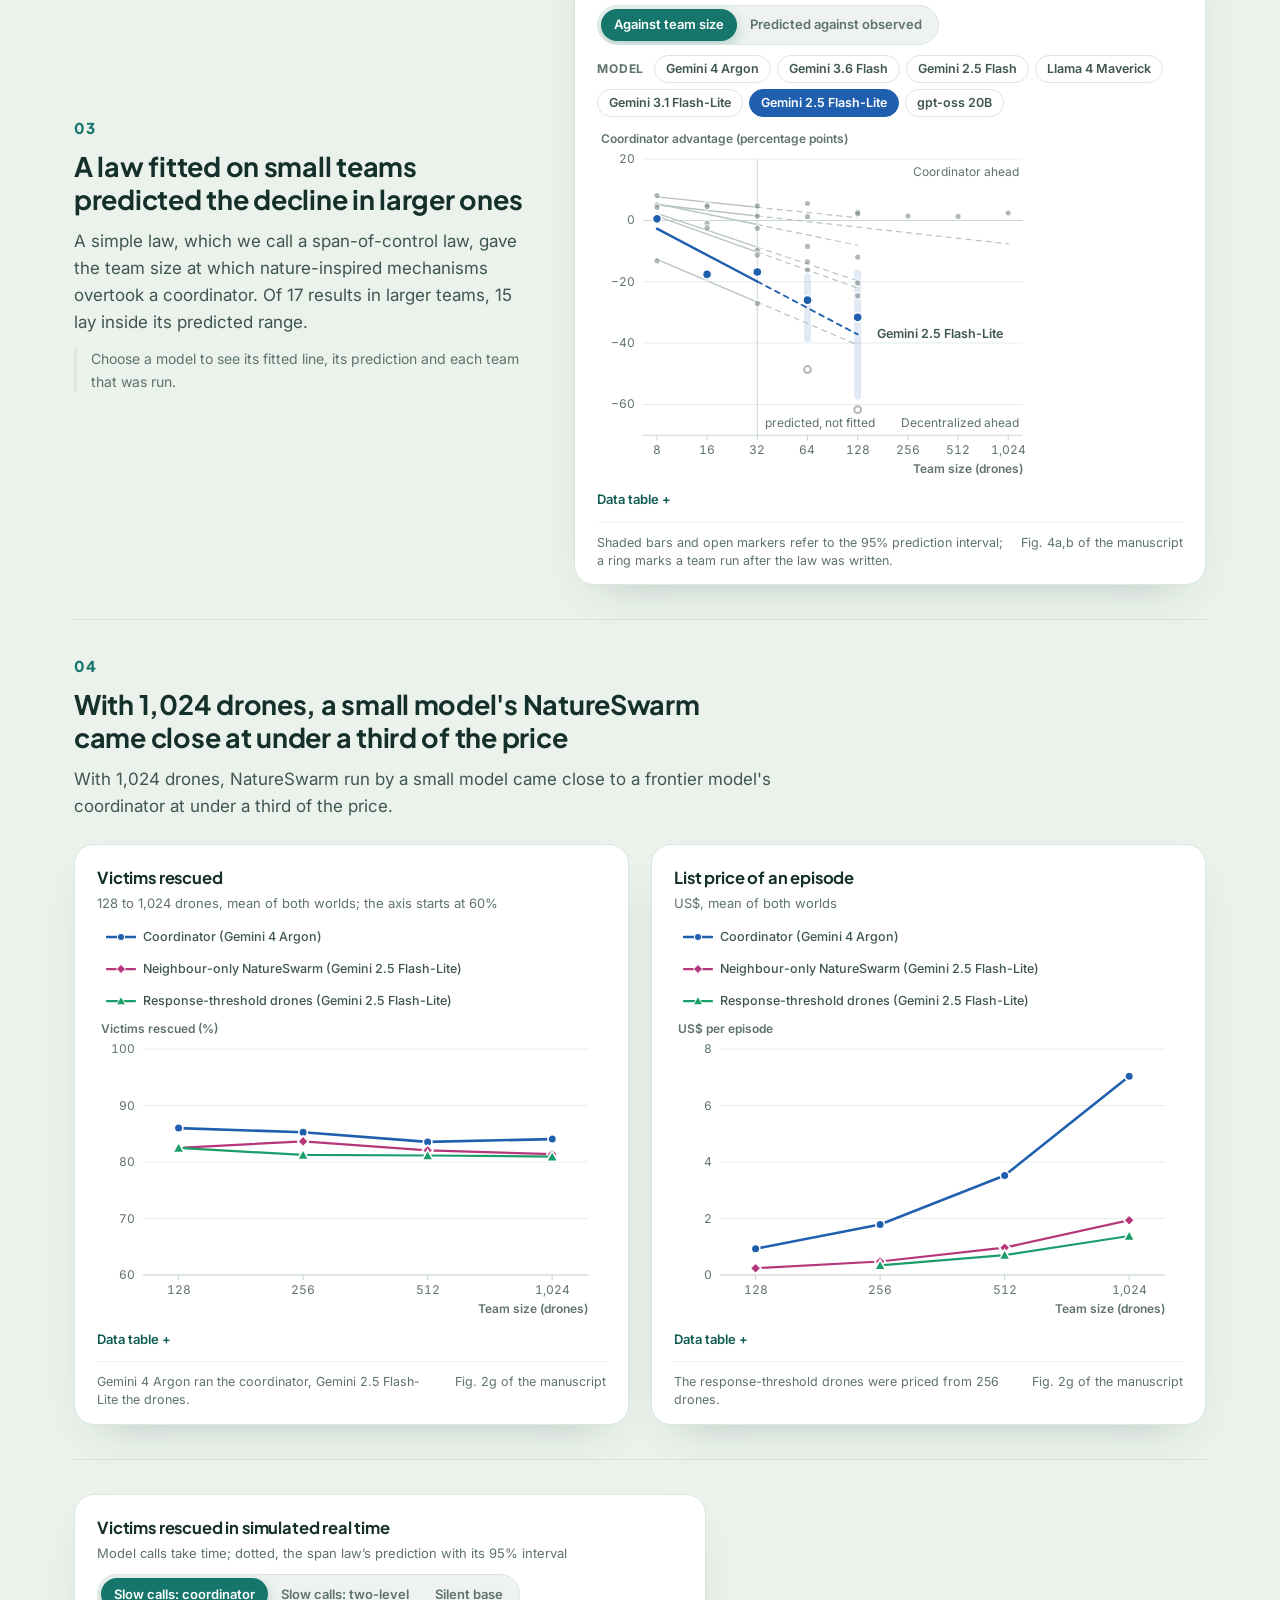
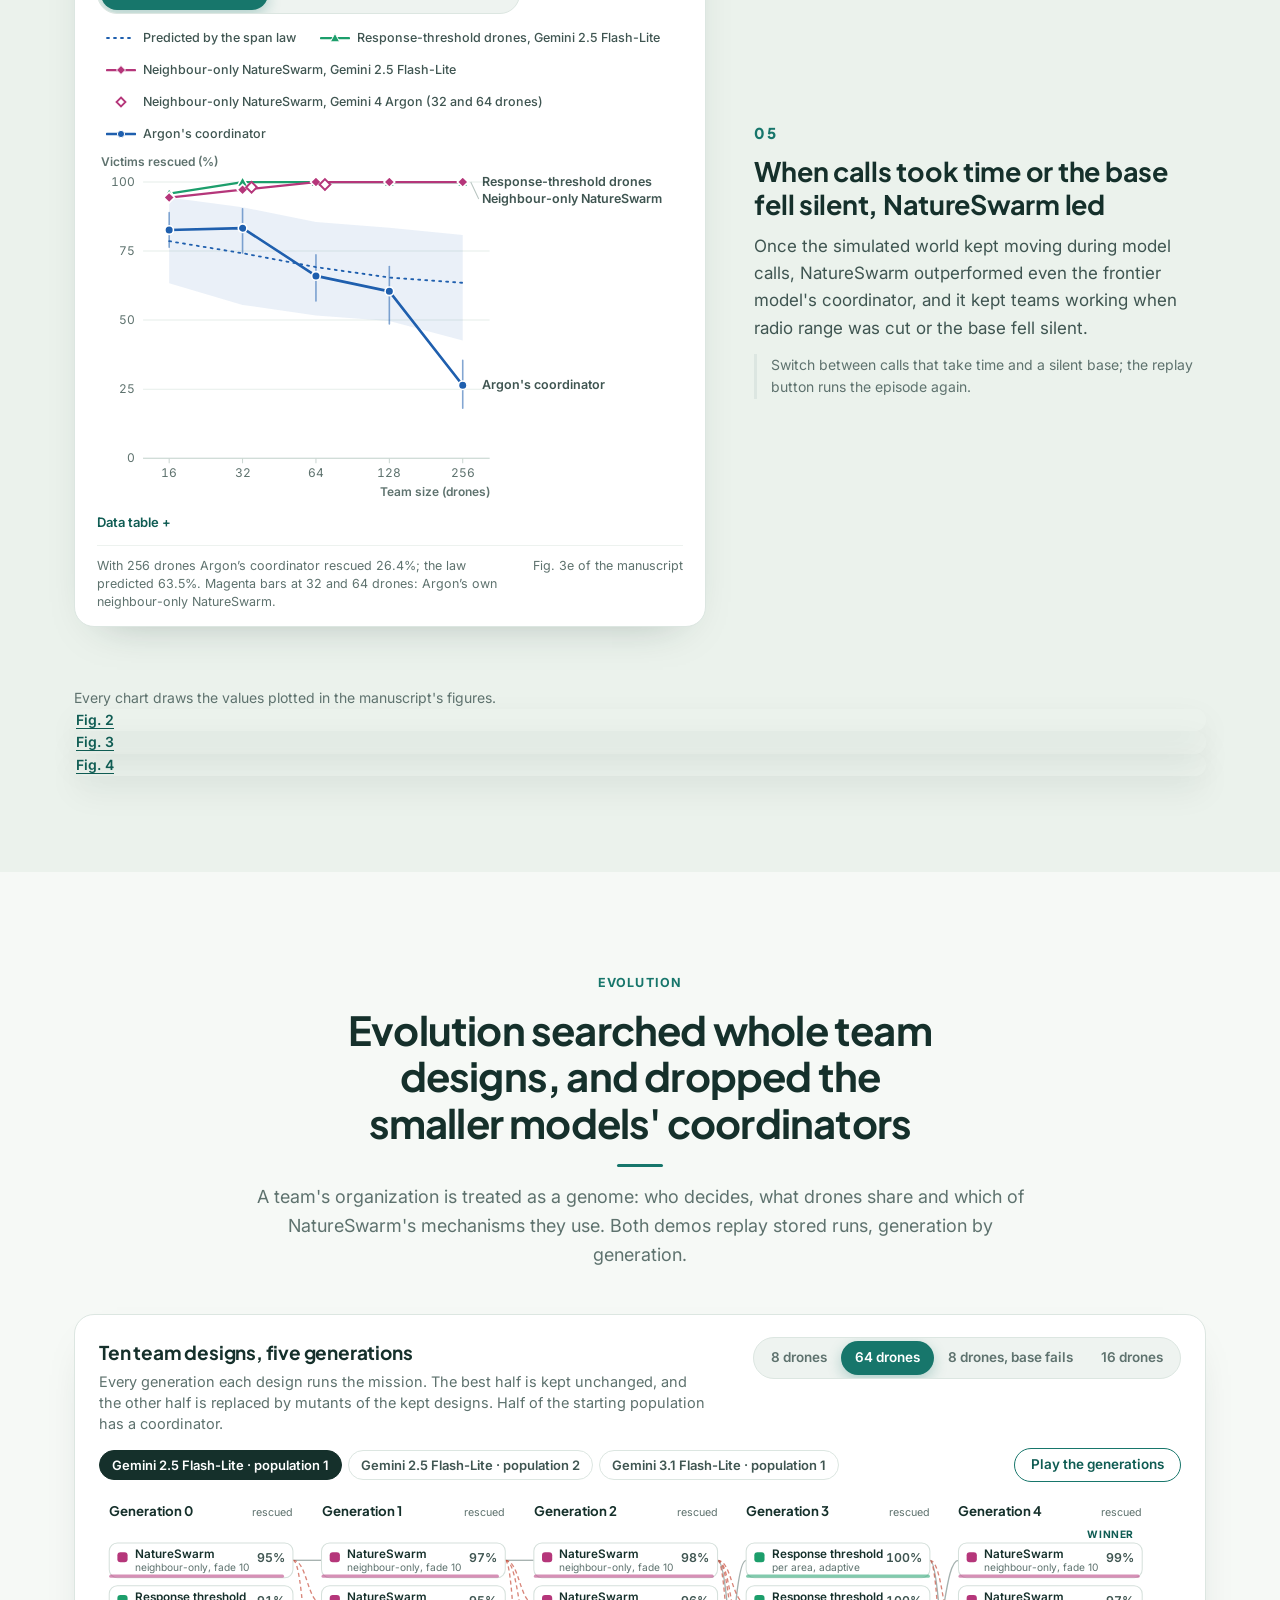
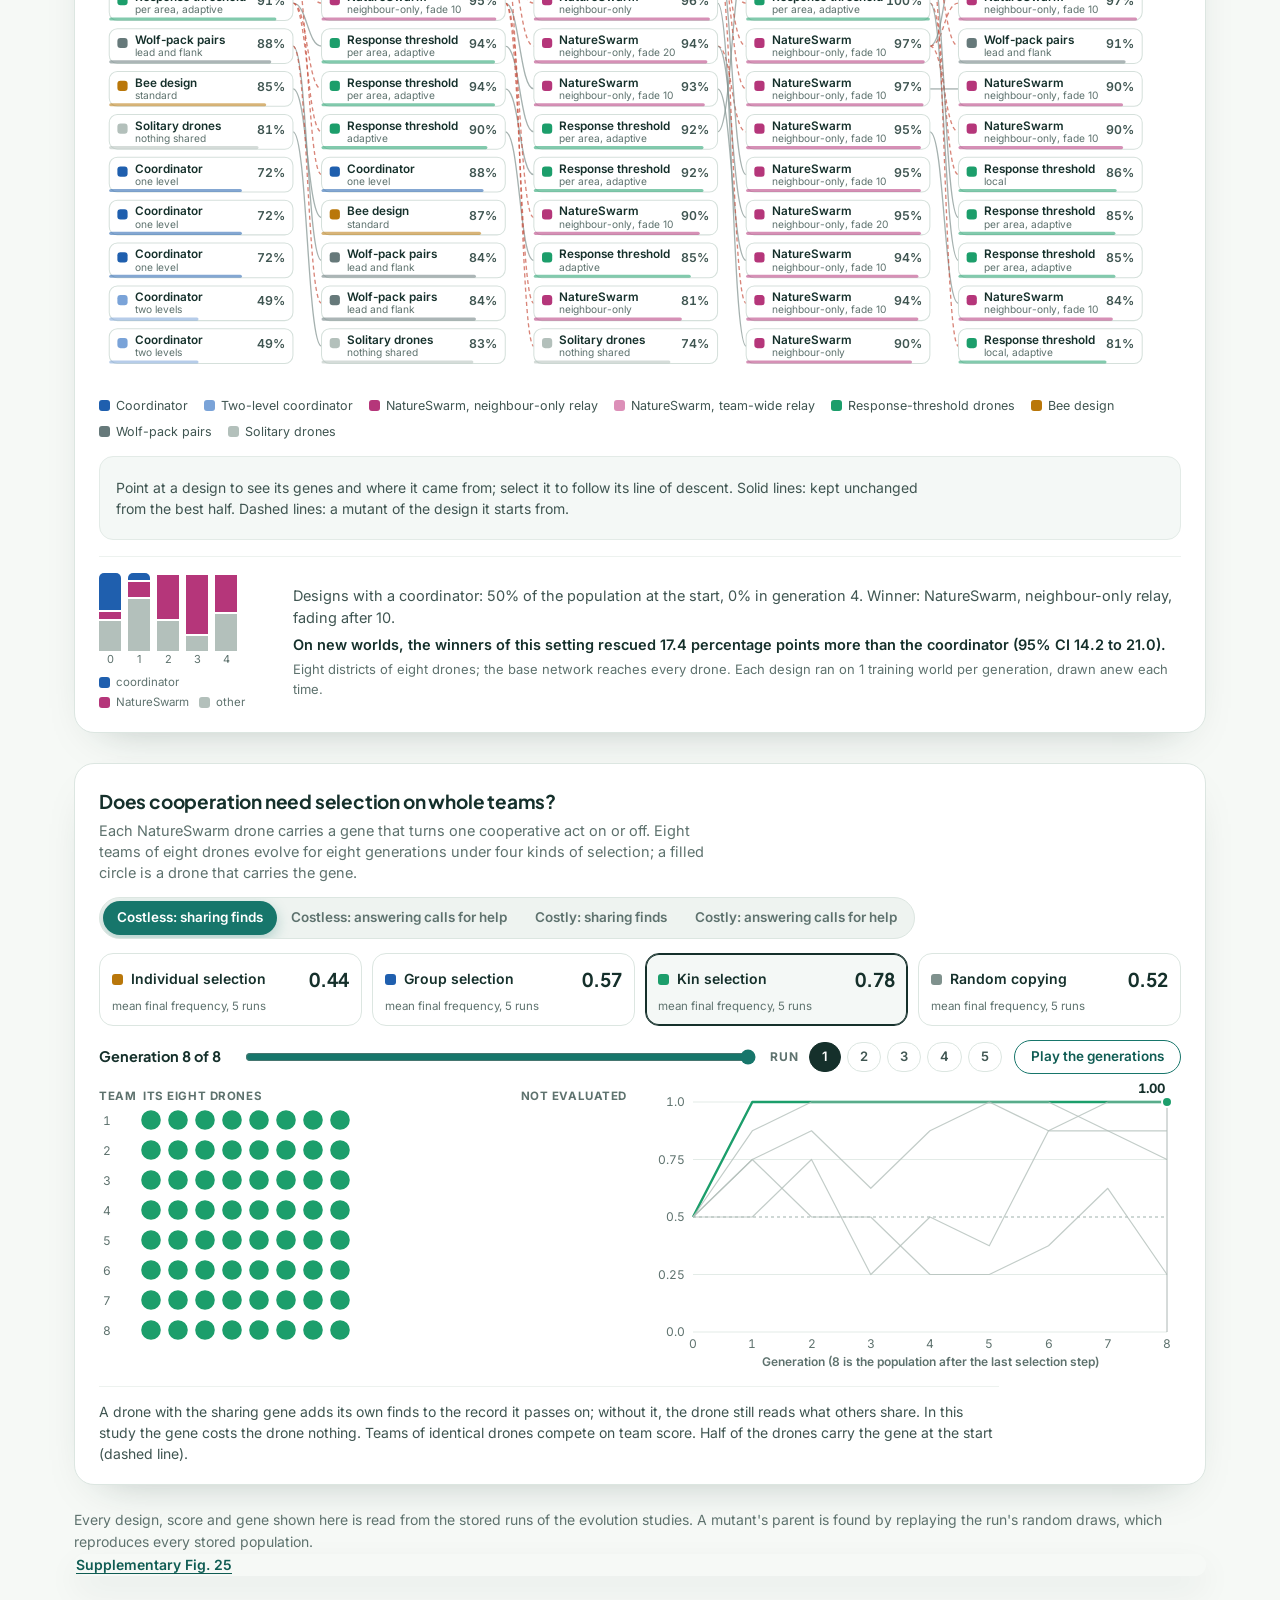
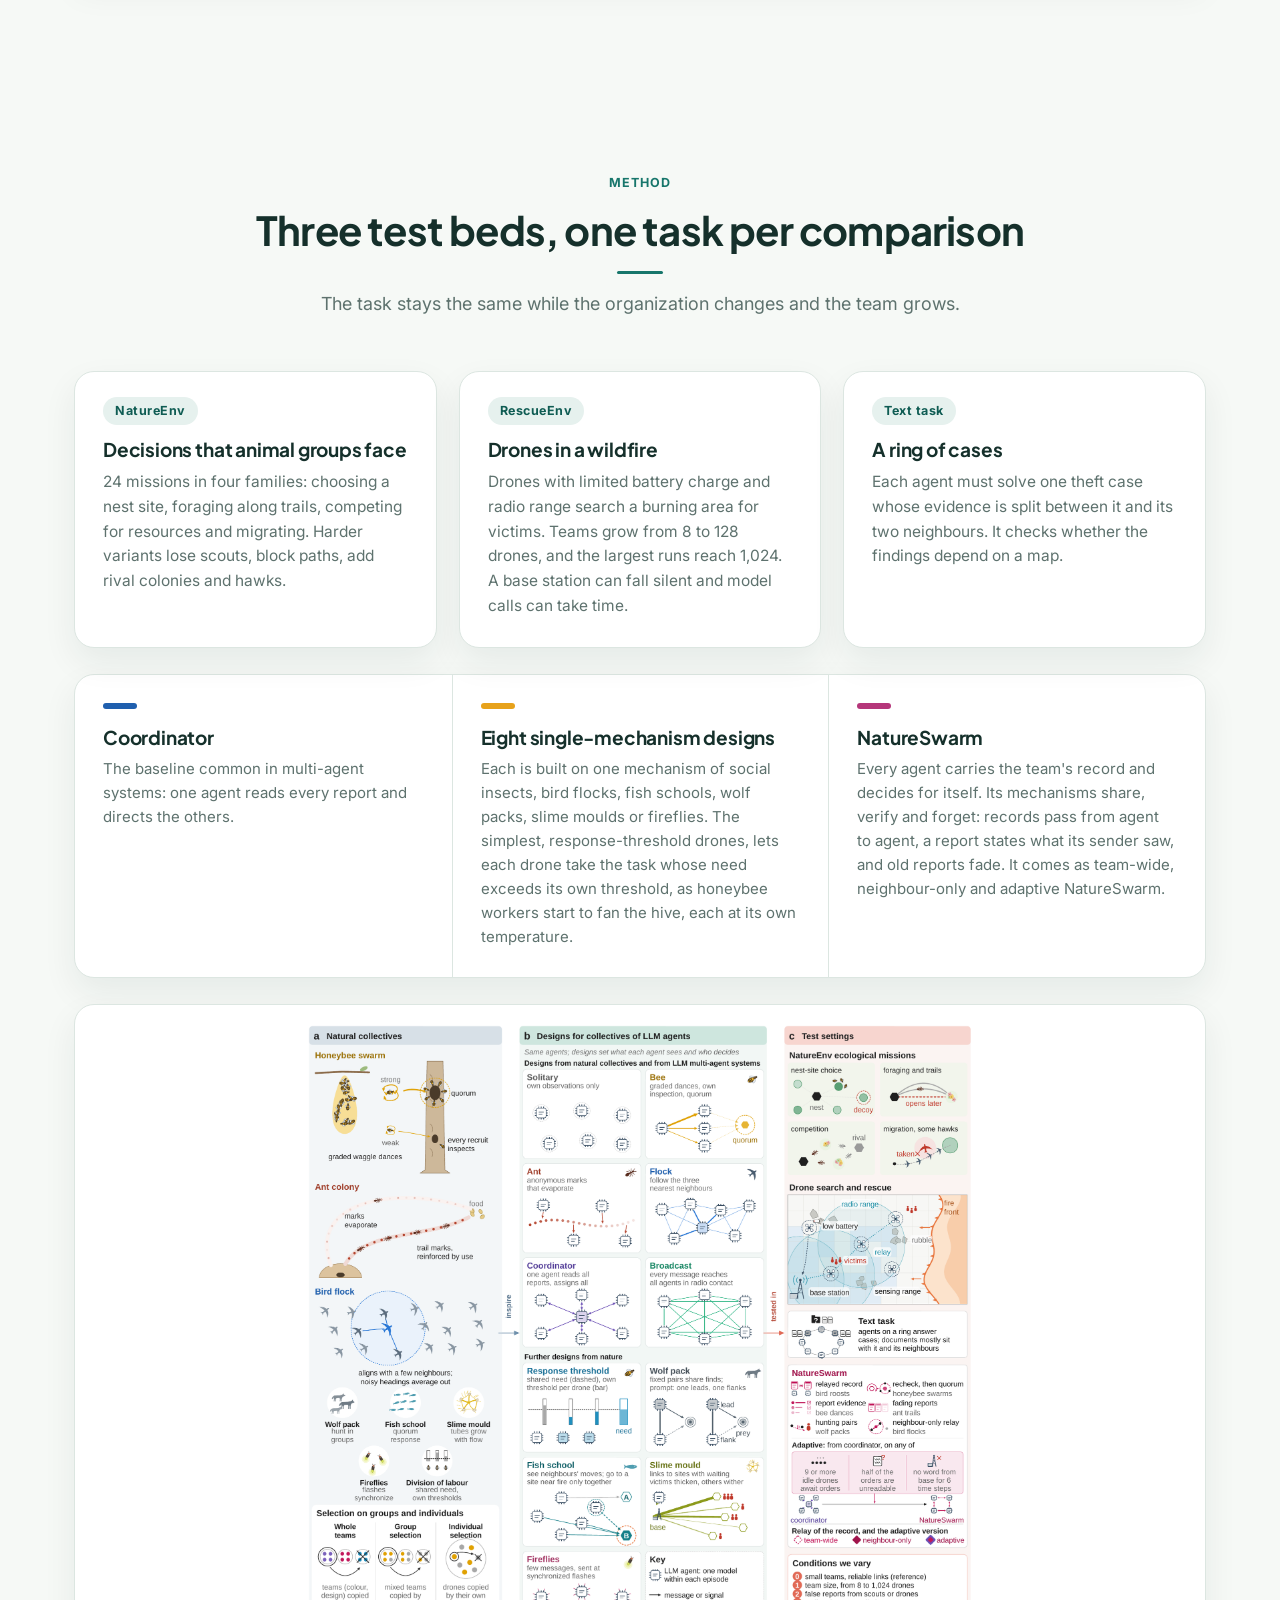
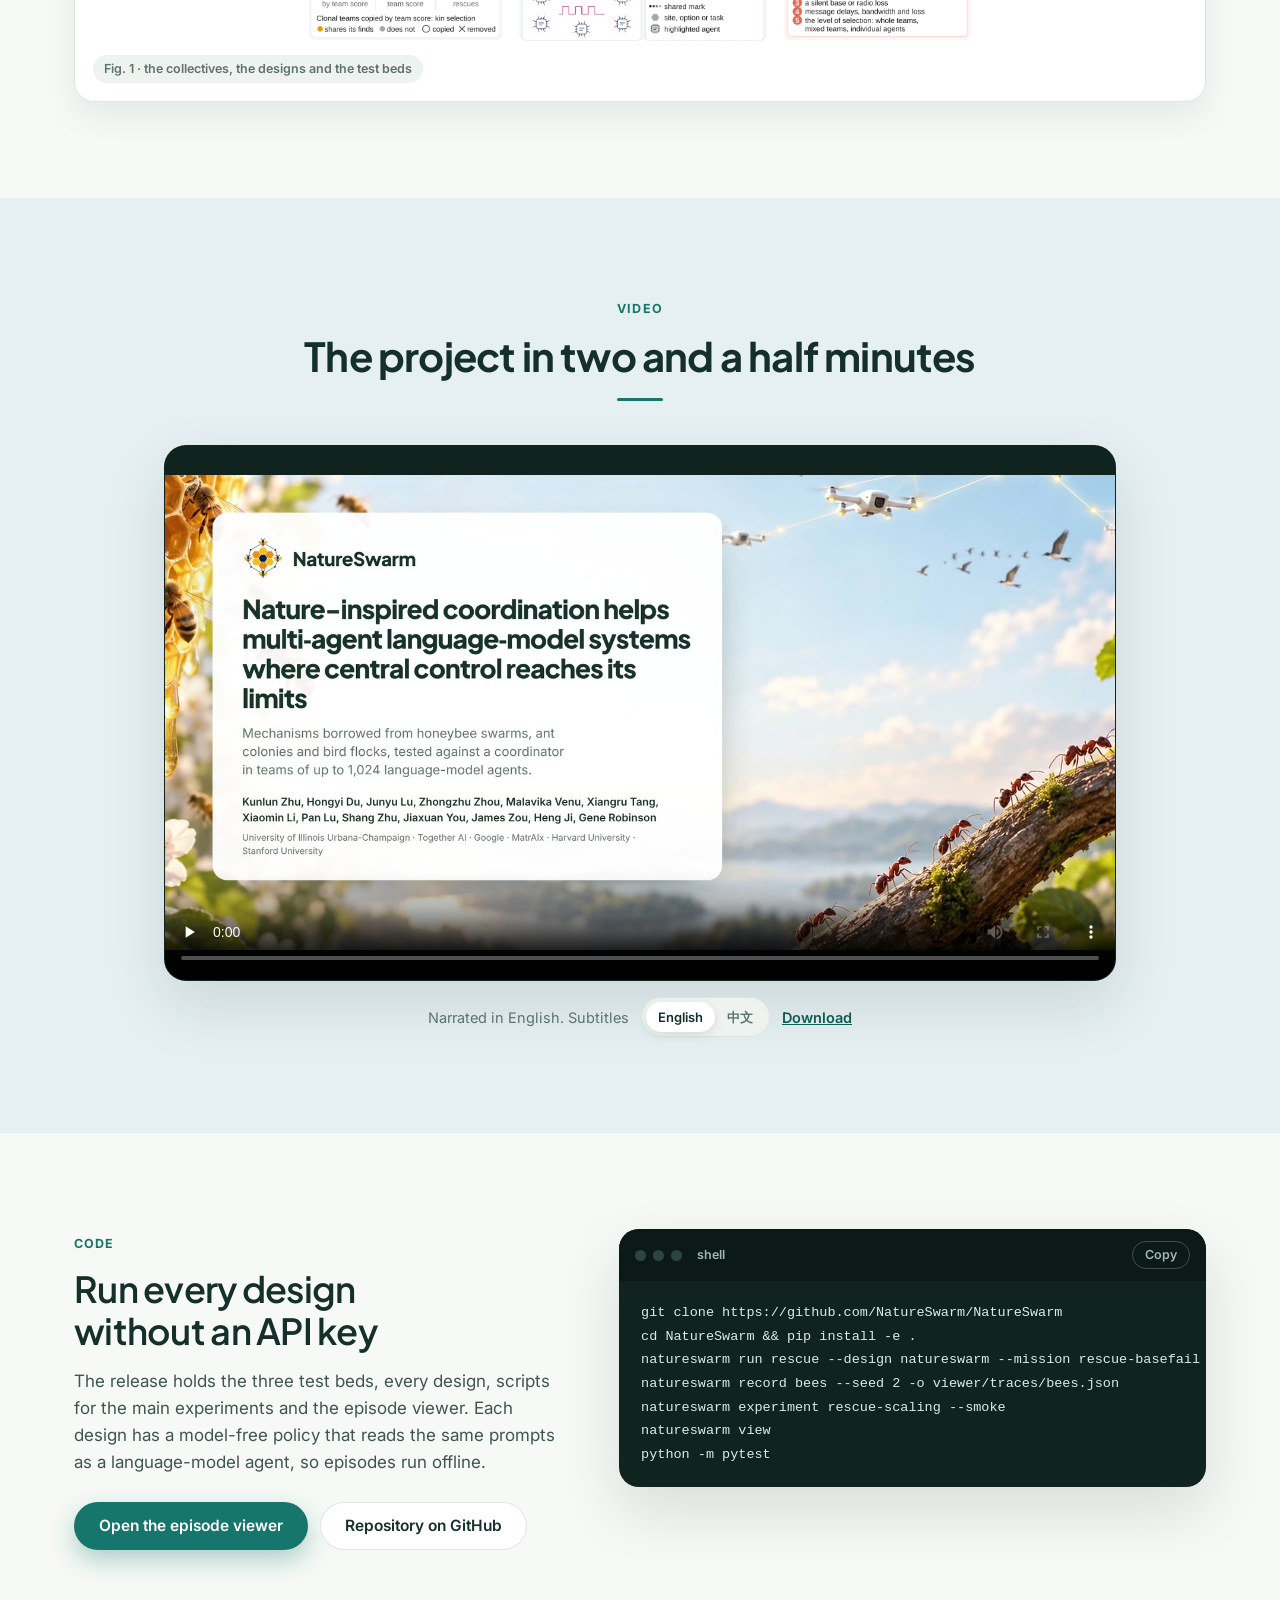
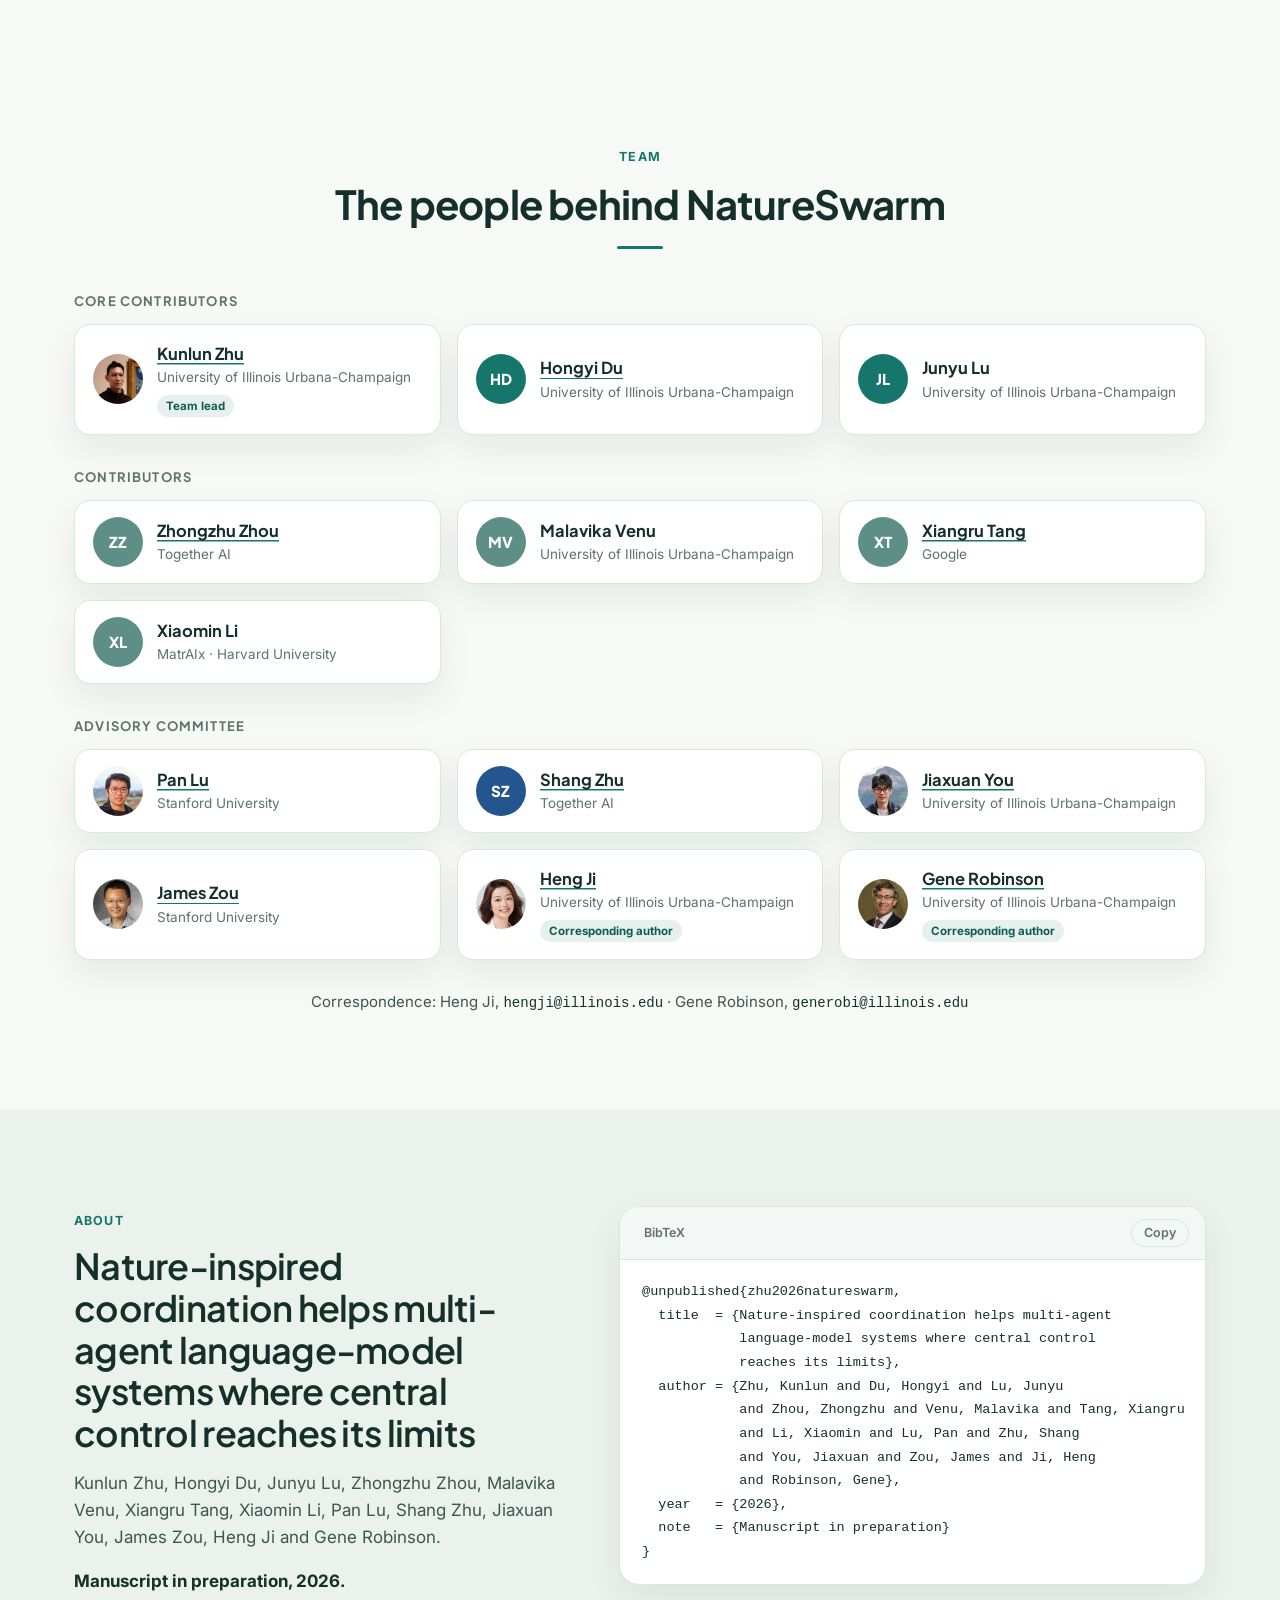
==== commit 8cfb54d8: "Corresponding authors: Heng Ji and Gene Robinson" ====
--- a/index.html
+++ b/index.html
@@ -301,7 +301,7 @@
   <div class="wrap">
     <div class="head reveal"><p class="label">Team</p><h2>The people behind NatureSwarm</h2></div>
     <div class="team-group reveal"><h3>Core contributors</h3><div class="people">
-      <article class="person-card lift"><img class="avatar photo" src="media/team/kunlun_zhu.jpg" alt="" width="50" height="50" loading="lazy"><div><b><a href="https://kunlun-zhu.github.io/" rel="noopener">Kunlun Zhu</a></b><span>University of Illinois Urbana-Champaign</span><span class="role">Team lead</span><span class="role">Corresponding author</span></div></article>
+      <article class="person-card lift"><img class="avatar photo" src="media/team/kunlun_zhu.jpg" alt="" width="50" height="50" loading="lazy"><div><b><a href="https://kunlun-zhu.github.io/" rel="noopener">Kunlun Zhu</a></b><span>University of Illinois Urbana-Champaign</span><span class="role">Team lead</span></div></article>
       <article class="person-card lift"><span class="avatar core">HD</span><div><b><a href="https://www.hongyidu.ai/" rel="noopener">Hongyi Du</a></b><span>University of Illinois Urbana-Champaign</span></div></article>
       <article class="person-card lift"><span class="avatar core">JL</span><div><b>Junyu Lu</b><span>University of Illinois Urbana-Champaign</span></div></article>
     </div></div>
@@ -316,10 +316,10 @@
       <article class="person-card lift"><span class="avatar adv">SZ</span><div><b><a href="https://shang-zhu.github.io/" rel="noopener">Shang Zhu</a></b><span>Together AI</span></div></article>
       <article class="person-card lift"><img class="avatar photo" src="media/team/jiaxuan_you.jpg" alt="" width="50" height="50" loading="lazy"><div><b><a href="https://cs.stanford.edu/~jiaxuan/" rel="noopener">Jiaxuan You</a></b><span>University of Illinois Urbana-Champaign</span></div></article>
       <article class="person-card lift"><img class="avatar photo" src="media/team/james_zou.jpg" alt="" width="50" height="50" loading="lazy"><div><b><a href="https://www.james-zou.com/" rel="noopener">James Zou</a></b><span>Stanford University</span></div></article>
-      <article class="person-card lift"><img class="avatar photo" src="media/team/heng_ji.jpg" alt="" width="50" height="50" loading="lazy"><div><b><a href="https://blender.cs.illinois.edu/hengji.html" rel="noopener">Heng Ji</a></b><span>University of Illinois Urbana-Champaign</span></div></article>
+      <article class="person-card lift"><img class="avatar photo" src="media/team/heng_ji.jpg" alt="" width="50" height="50" loading="lazy"><div><b><a href="https://blender.cs.illinois.edu/hengji.html" rel="noopener">Heng Ji</a></b><span>University of Illinois Urbana-Champaign</span><span class="role">Corresponding author</span></div></article>
       <article class="person-card lift"><img class="avatar photo" src="media/team/gene_robinson.jpg" alt="" width="50" height="50" loading="lazy"><div><b><a href="https://sib.illinois.edu/directory/profile/generobi" rel="noopener">Gene Robinson</a></b><span>University of Illinois Urbana-Champaign</span><span class="role">Corresponding author</span></div></article>
     </div></div>
-    <p class="corr reveal">Correspondence: Kunlun Zhu, <span class="mail">kunlunz2@illinois.edu</span> · Gene Robinson, <span class="mail">generobi@illinois.edu</span></p>
+    <p class="corr reveal">Correspondence: Heng Ji, <span class="mail">hengji@illinois.edu</span> · Gene Robinson, <span class="mail">generobi@illinois.edu</span></p>
   </div>
 </section>
 
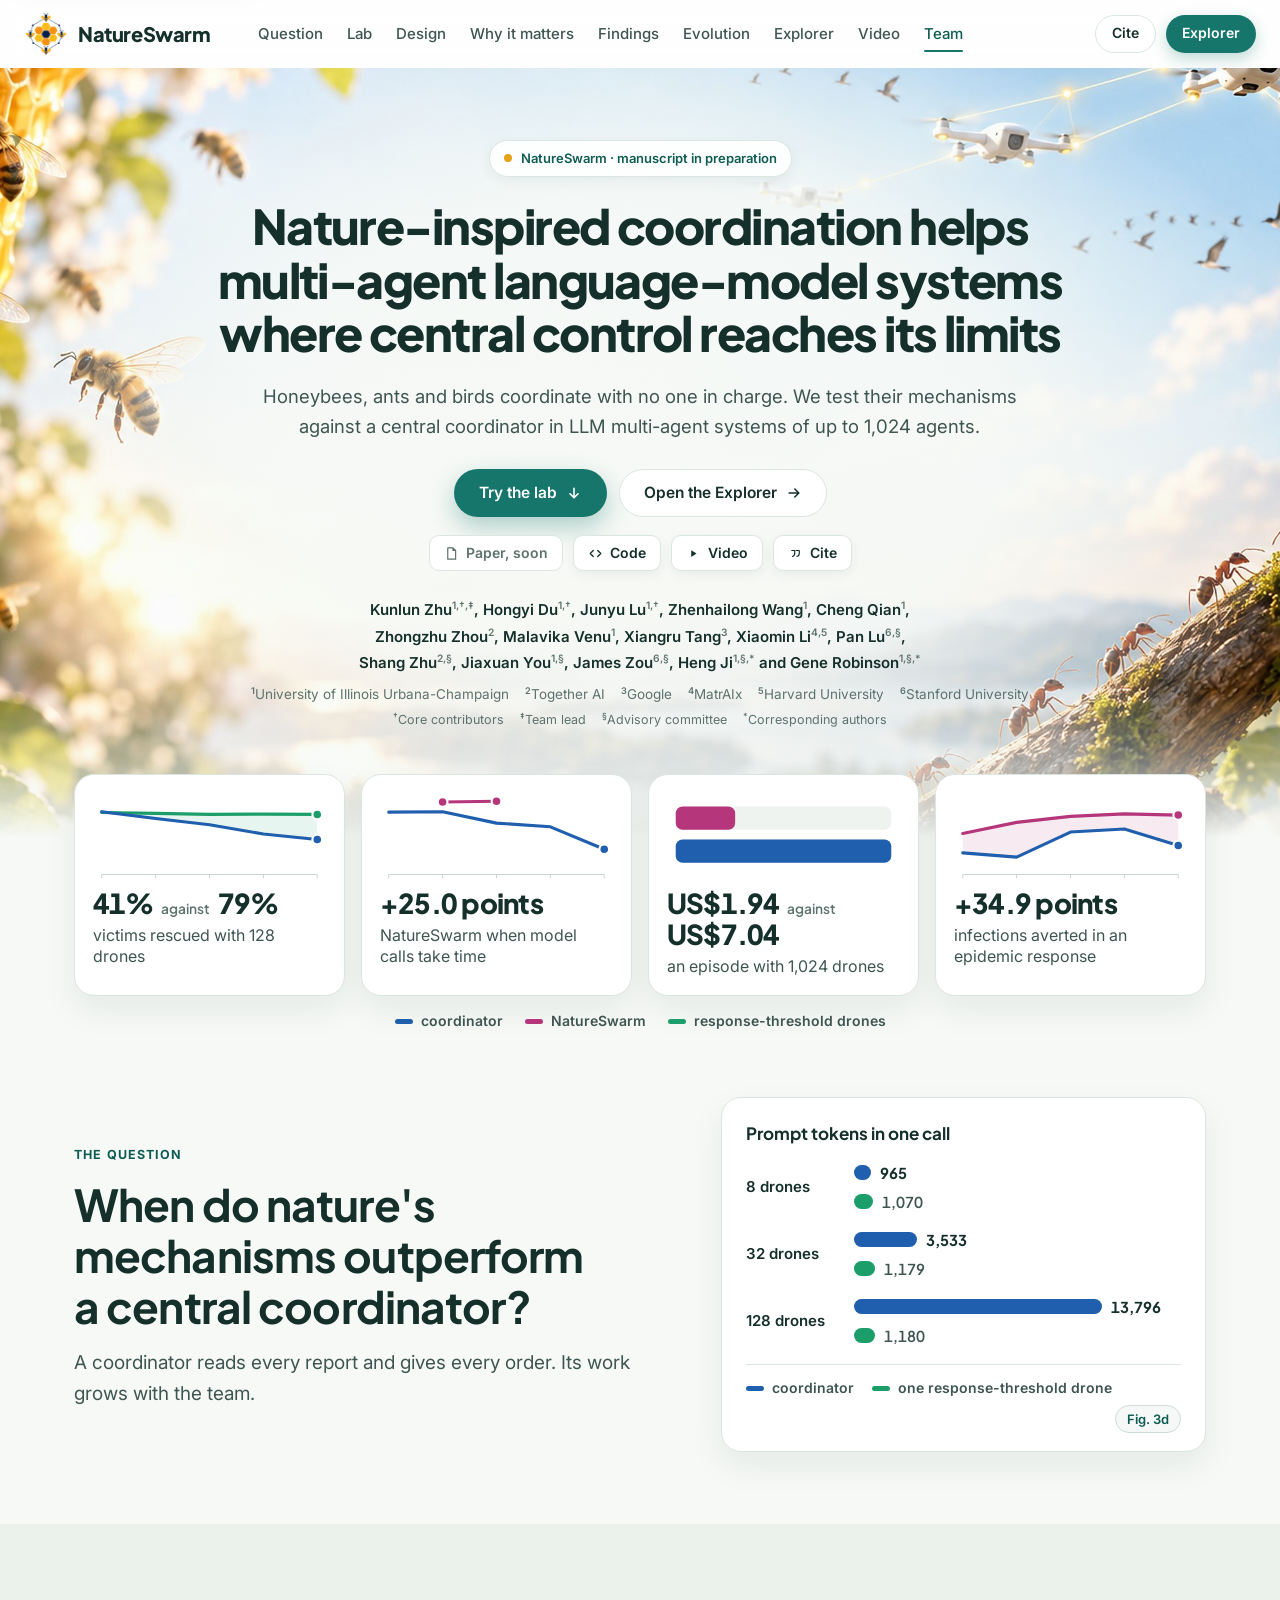
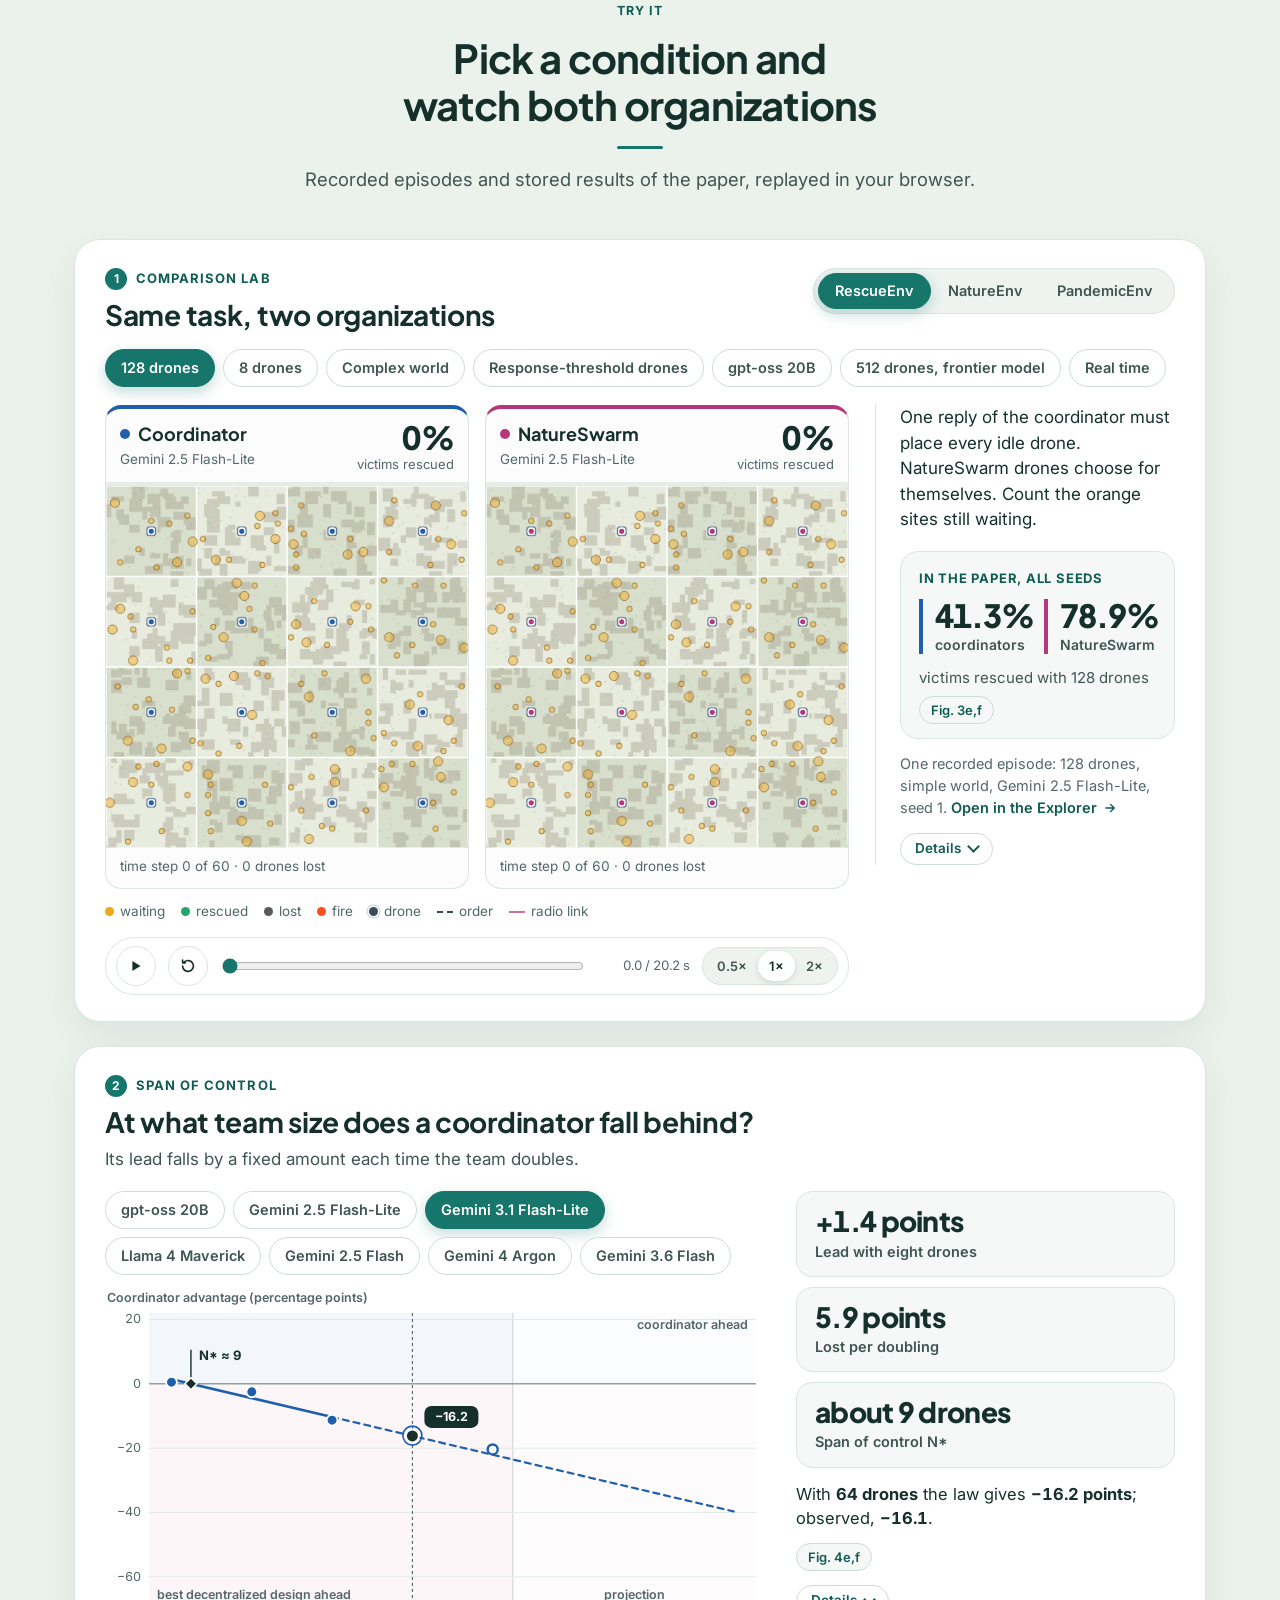
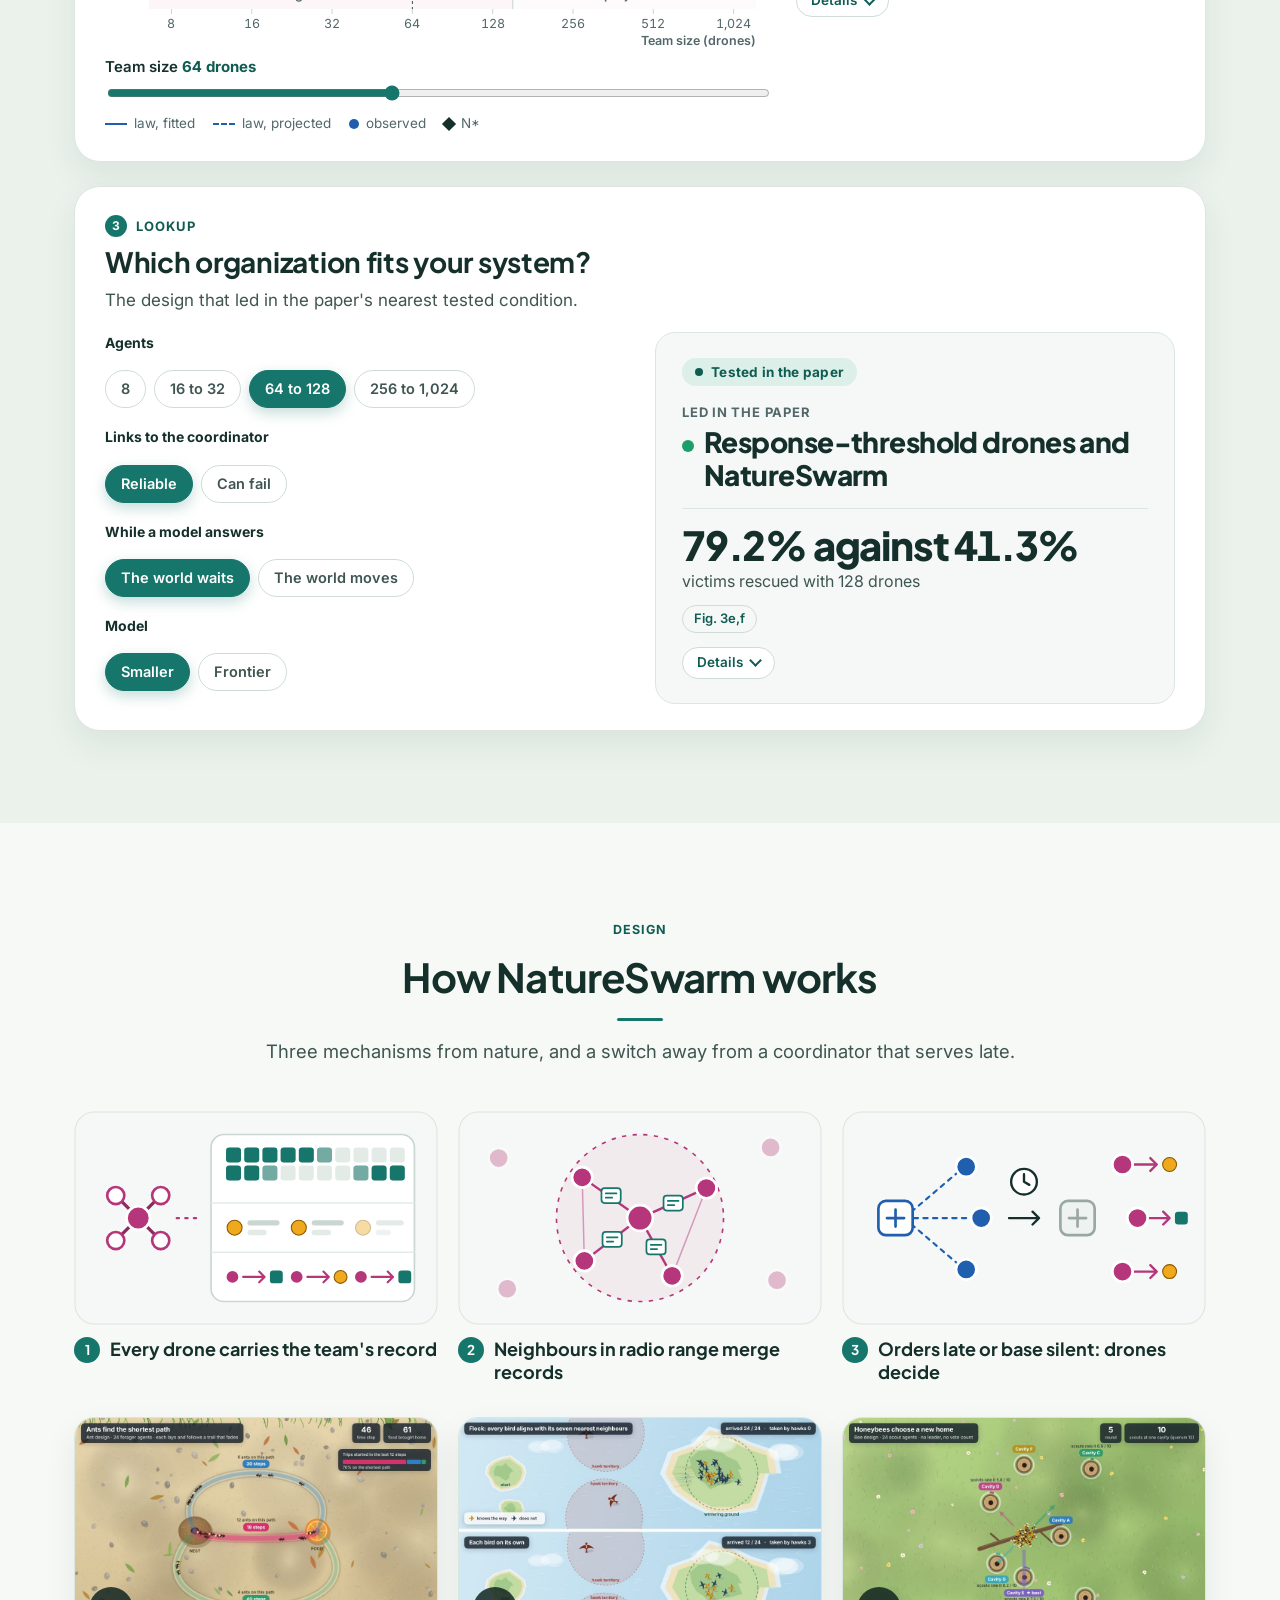
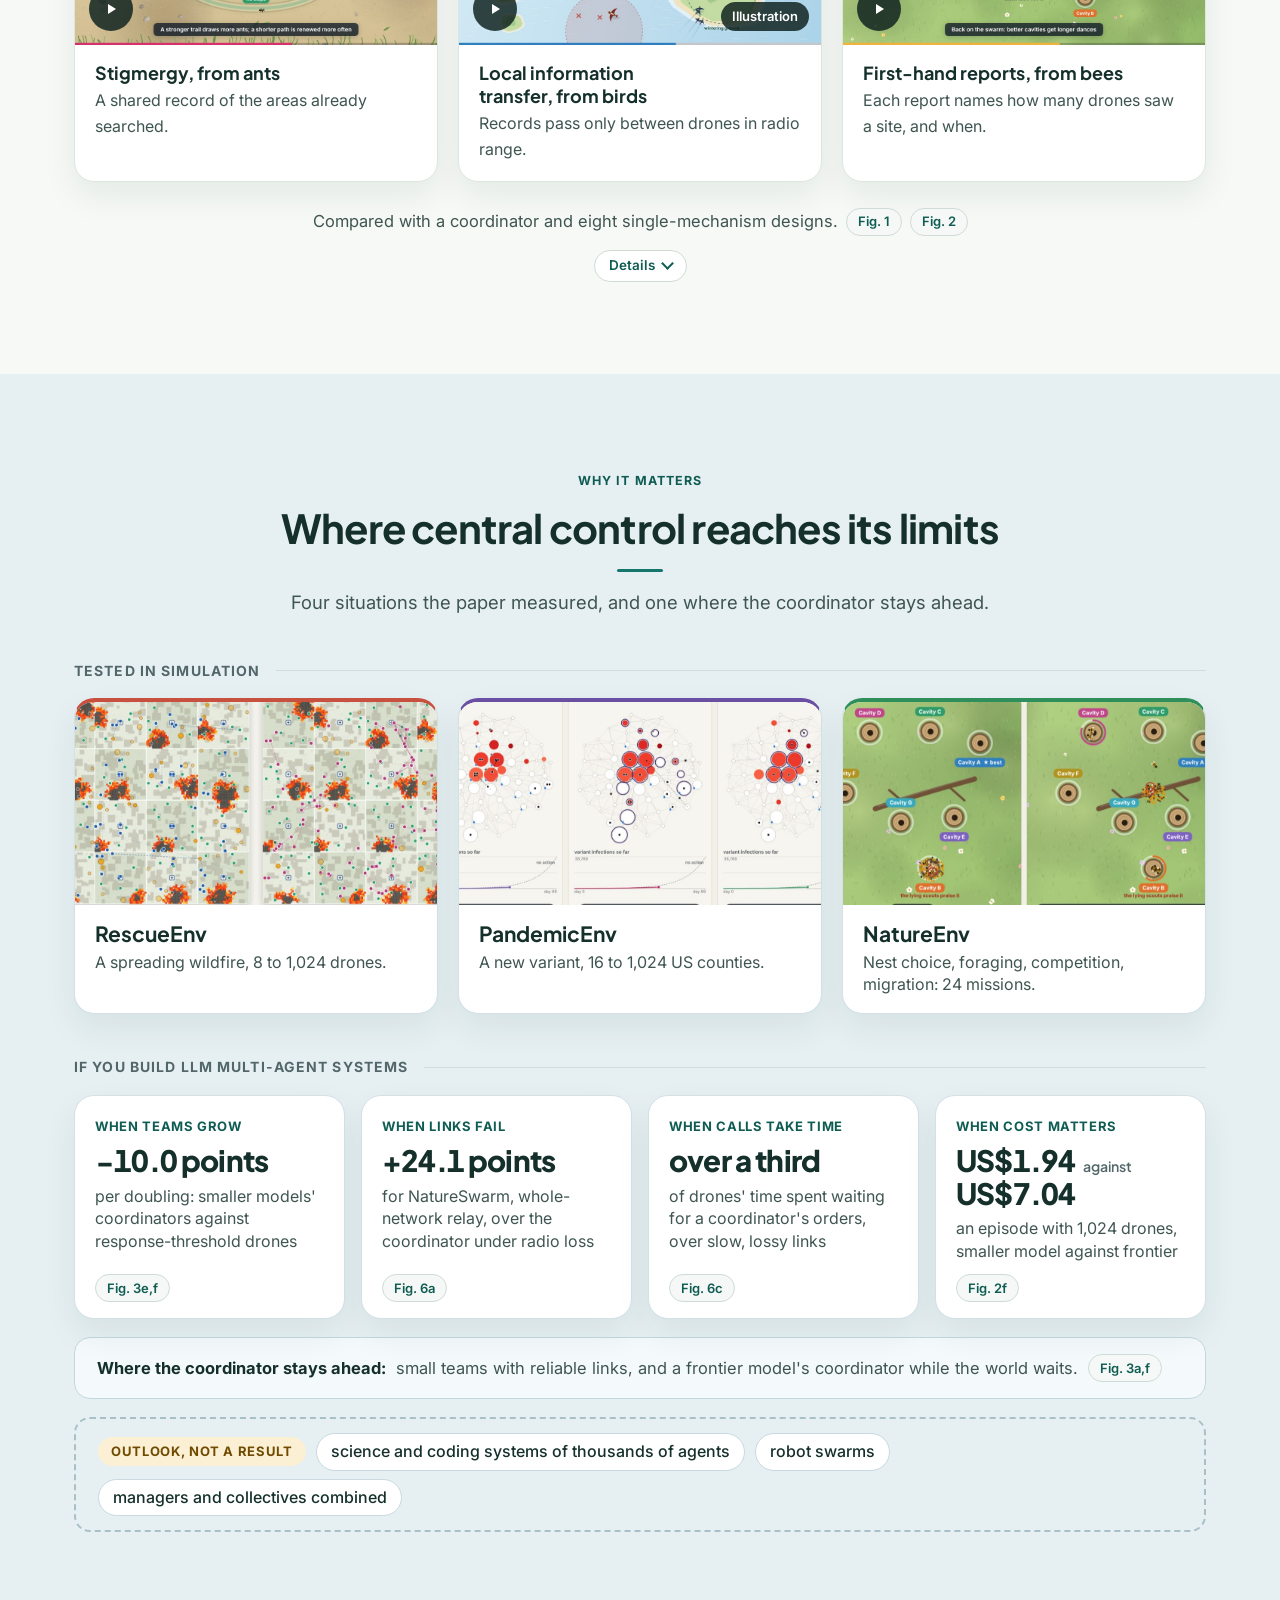
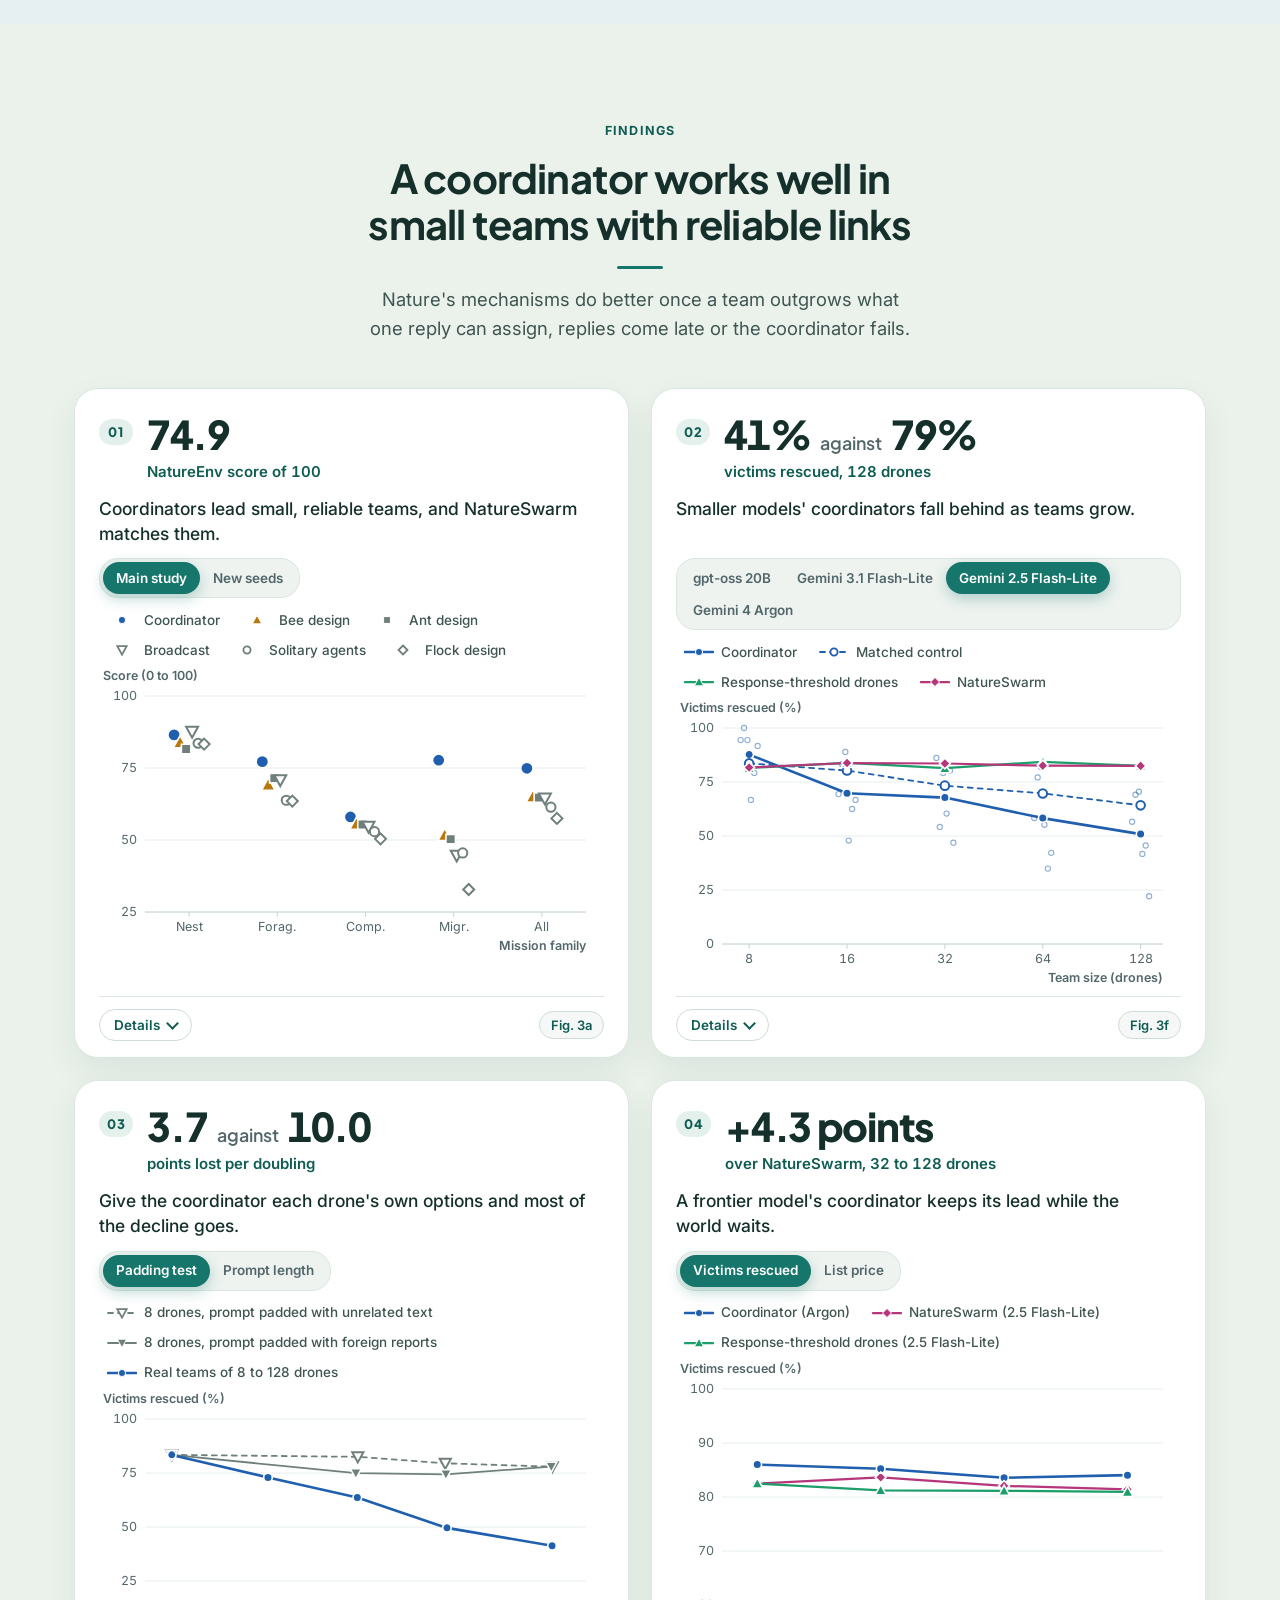
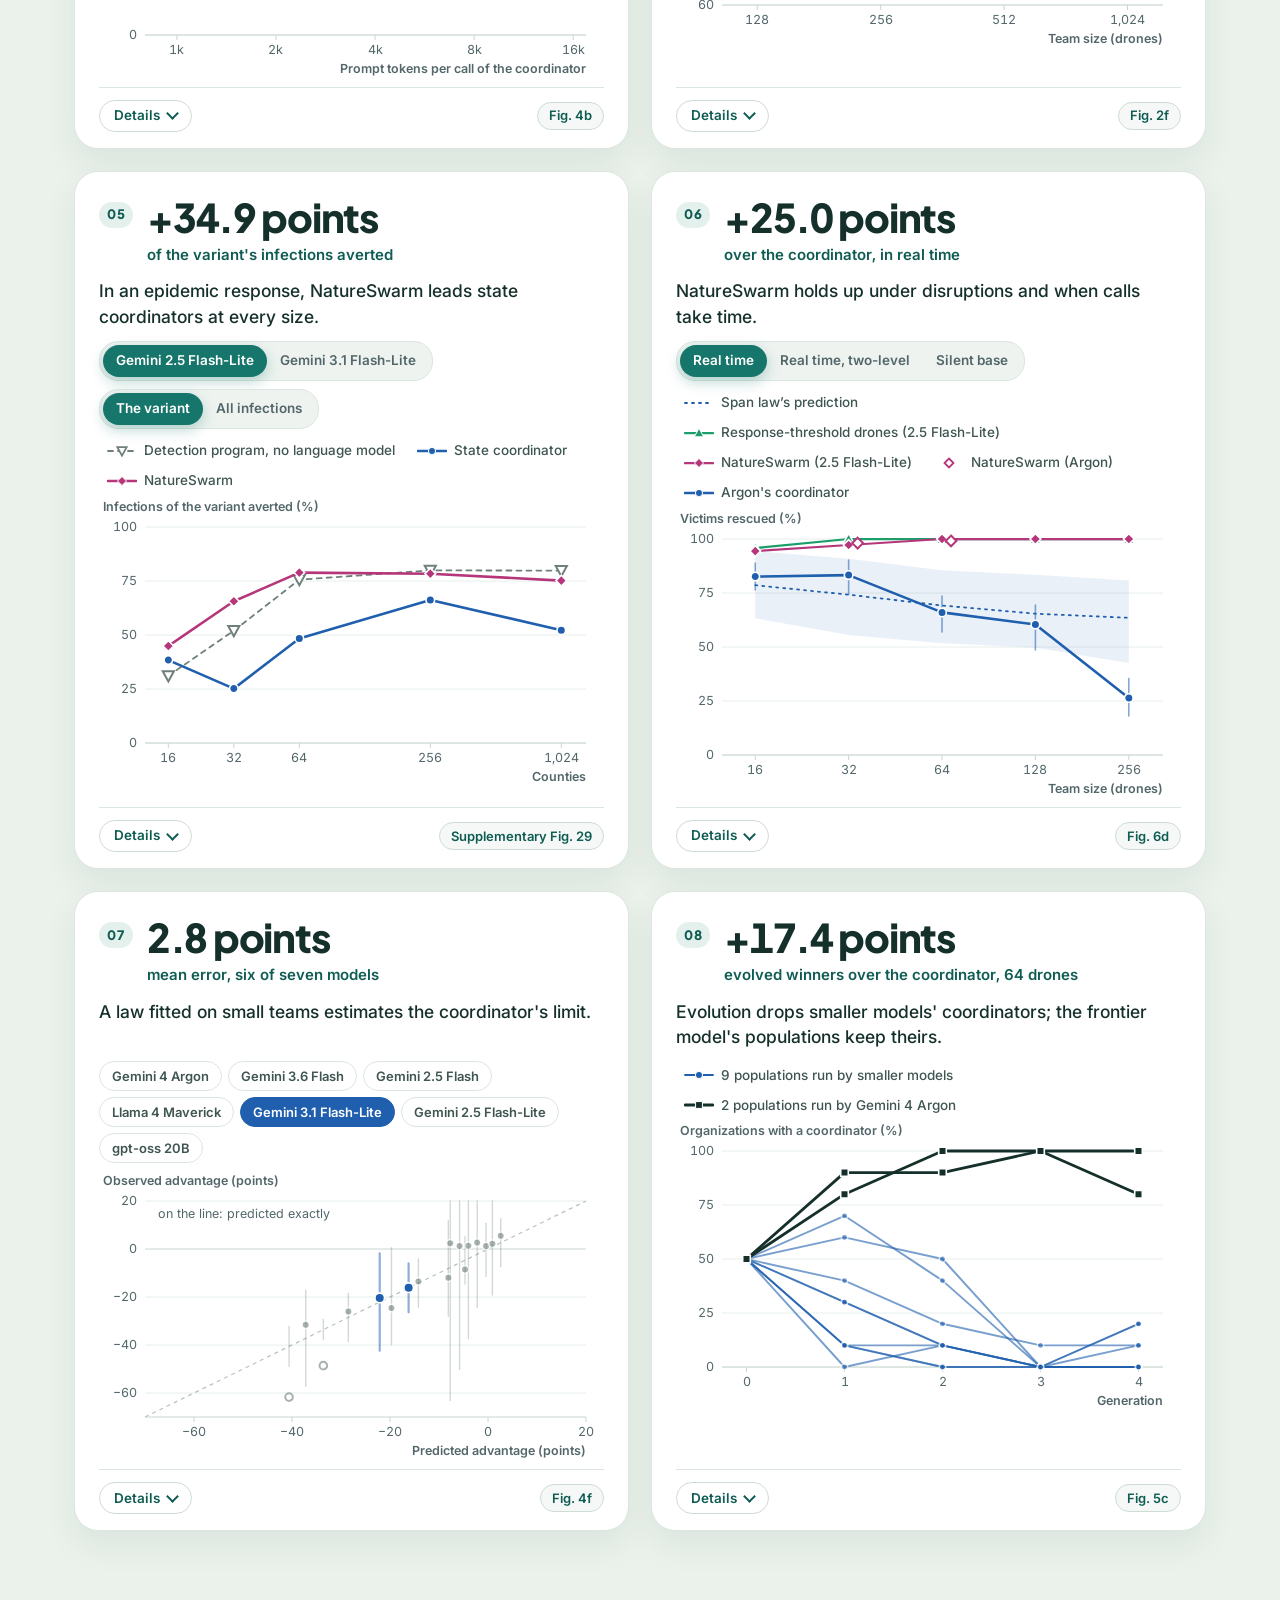
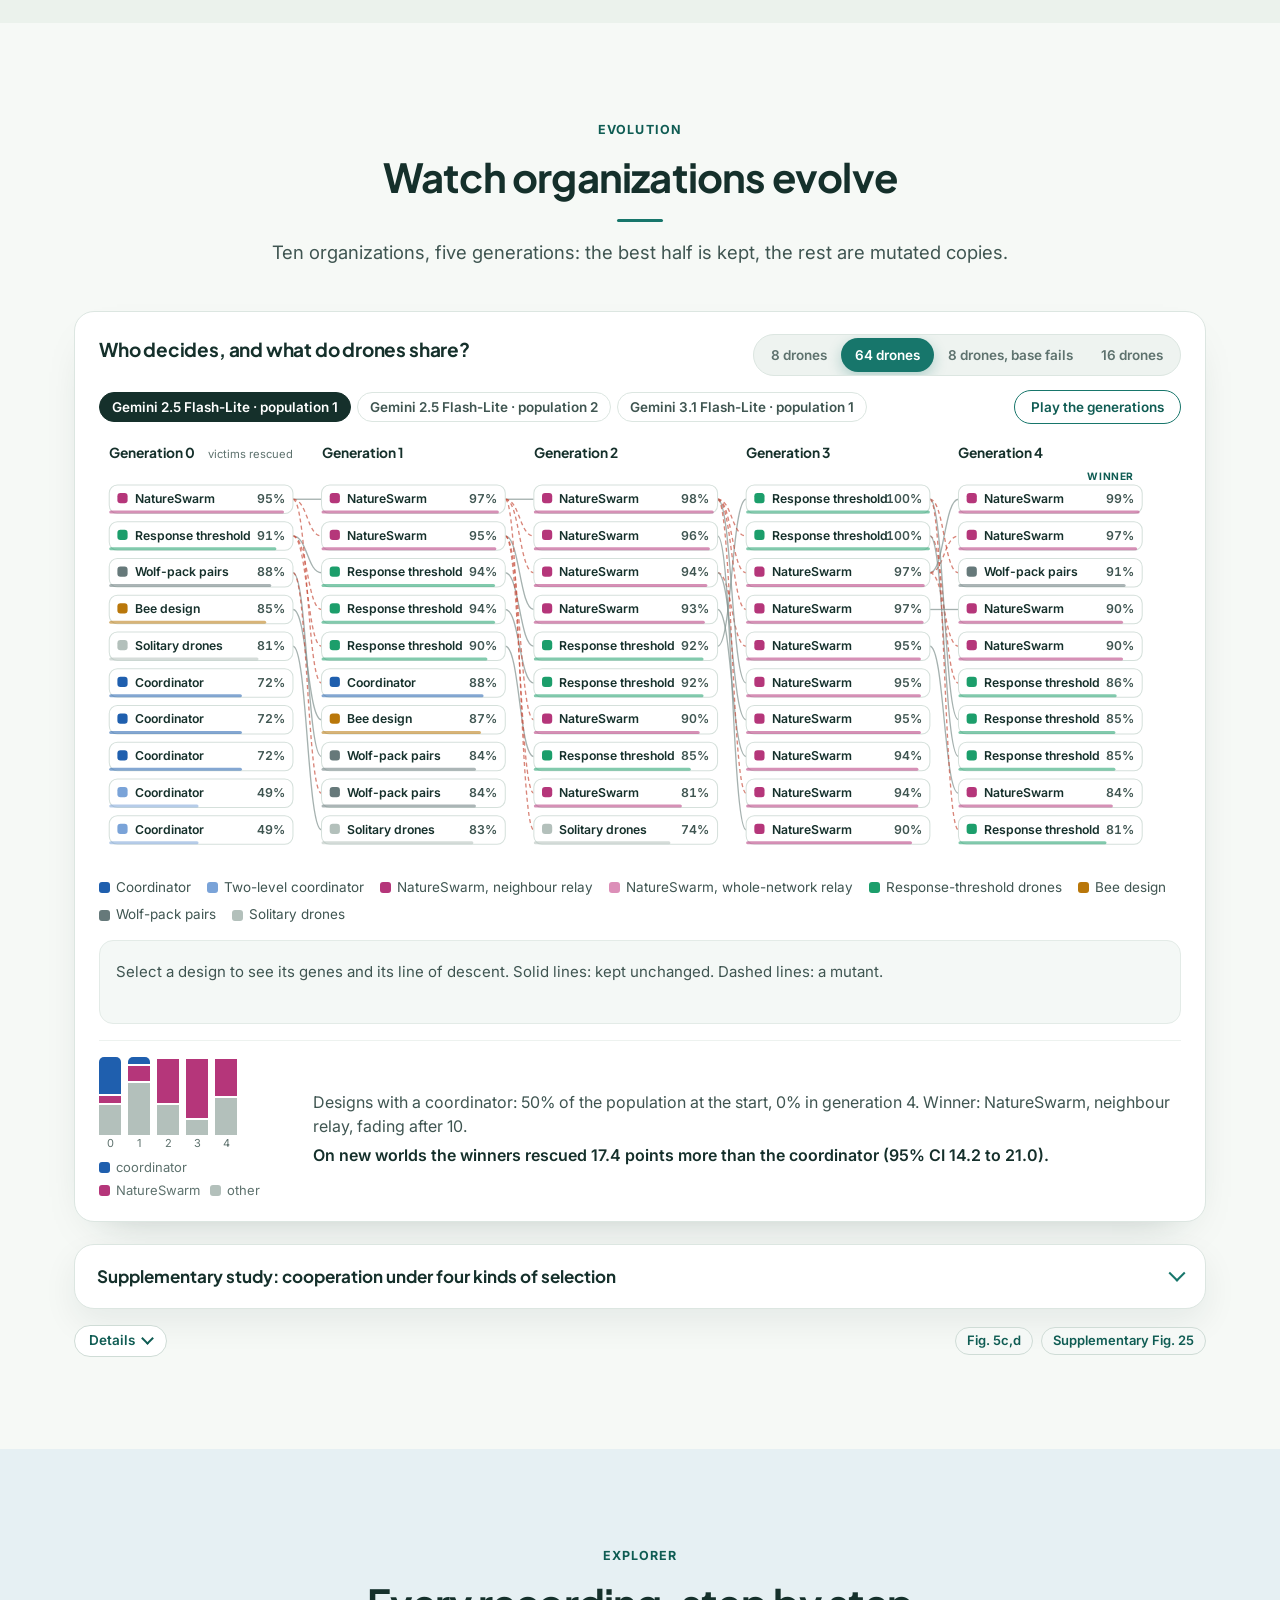
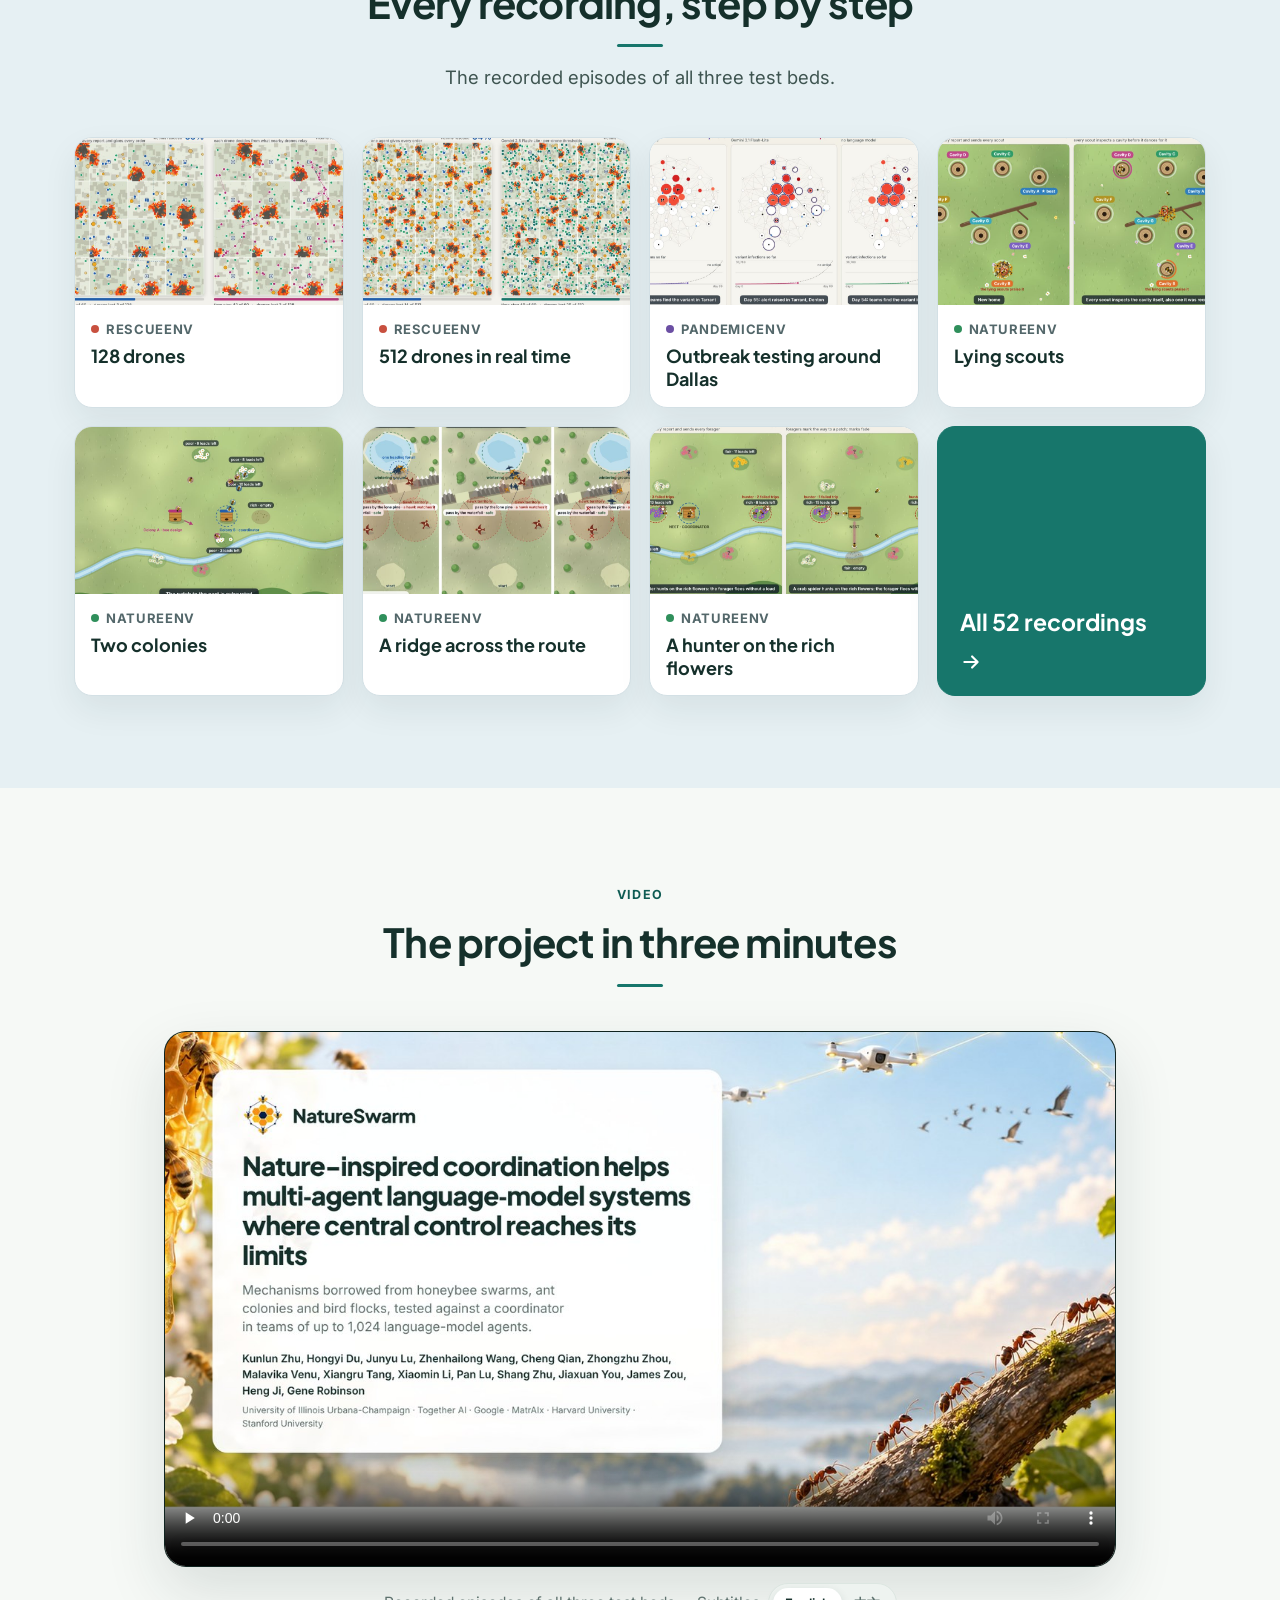
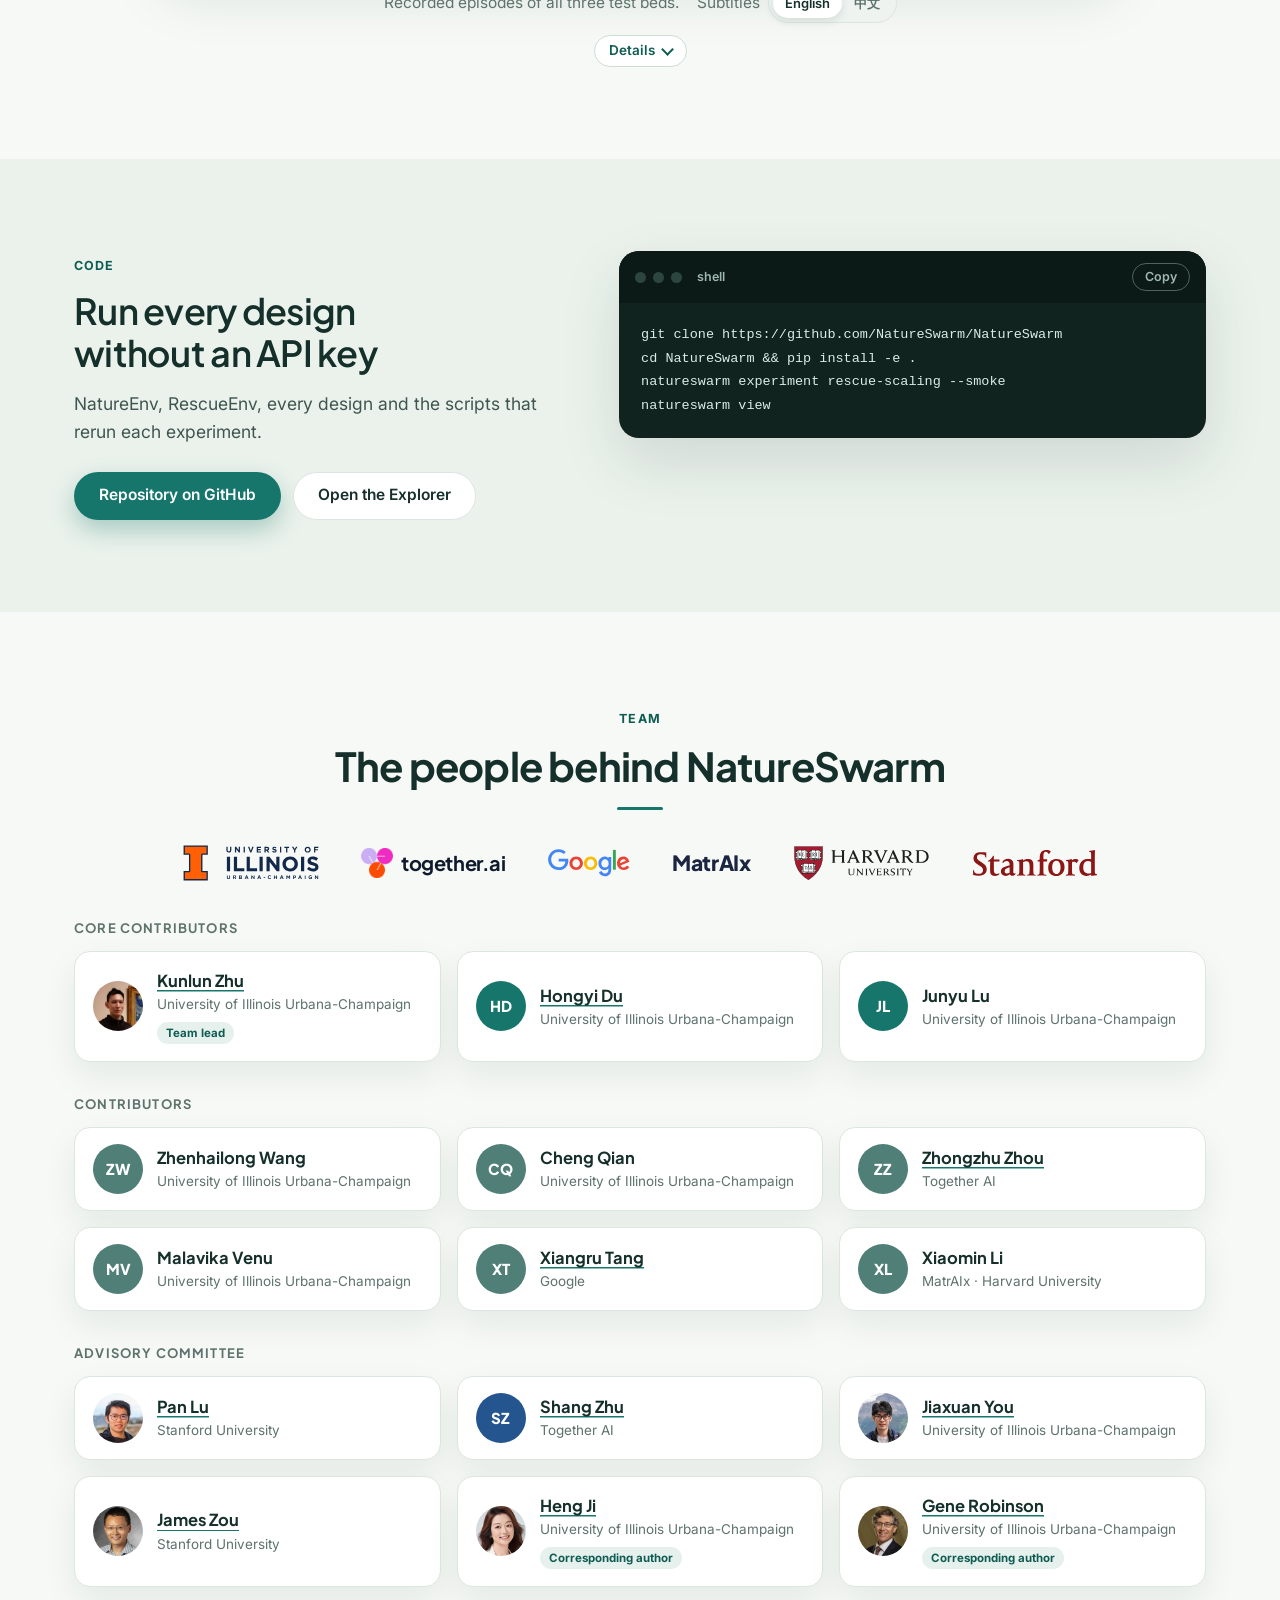
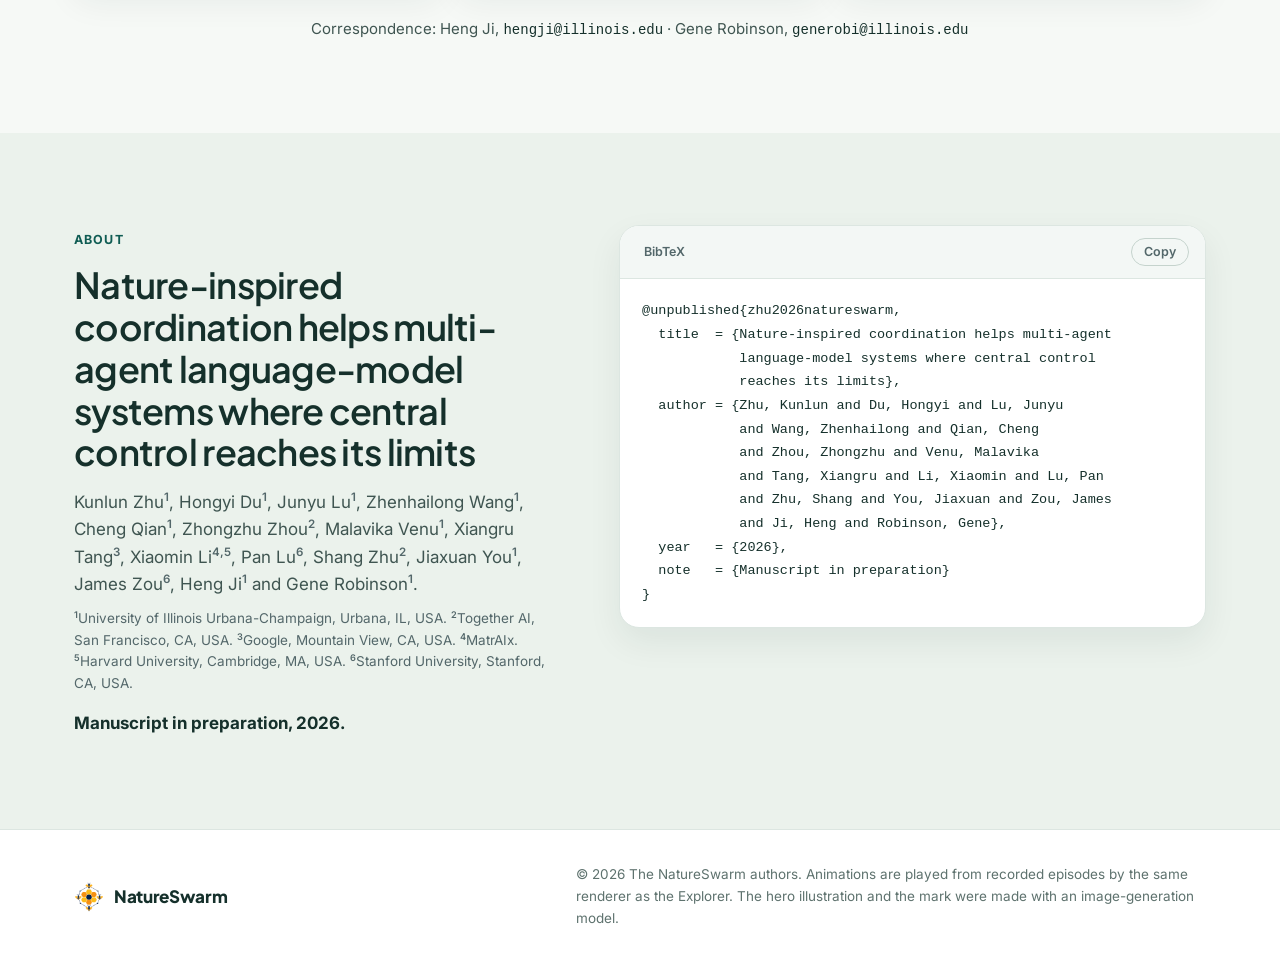
==== commit 5cffd3c8: "New homepage (interactive lab, findings, less text), Explorer for three test beds, second cut of the" ====
--- a/index.html
+++ b/index.html
@@ -3,9 +3,30 @@
 <head>
 <meta charset="utf-8">
 <meta name="viewport" content="width=device-width, initial-scale=1, viewport-fit=cover">
-<title>NatureSwarm</title>
-<meta name="description" content="Mechanisms borrowed from honeybee swarms, ant colonies and bird flocks, tested against a coordinator in teams of up to 1,024 language-model agents.">
-<meta name="author" content="Kunlun Zhu, Hongyi Du, Junyu Lu, Zhongzhu Zhou, Malavika Venu, Xiangru Tang, Xiaomin Li, Pan Lu, Shang Zhu, Jiaxuan You, James Zou, Heng Ji and Gene Robinson">
+<title>NatureSwarm: nature-inspired coordination for LLM multi-agent systems</title>
+<meta name="description" content="Mechanisms of honeybee swarms, ant colonies and bird flocks, tested against a central coordinator in multi-agent systems of large language models, in three test beds with up to 1,024 agents.">
+<meta name="author" content="Kunlun Zhu, Hongyi Du, Junyu Lu, Zhenhailong Wang, Cheng Qian, Zhongzhu Zhou, Malavika Venu, Xiangru Tang, Xiaomin Li, Pan Lu, Shang Zhu, Jiaxuan You, James Zou, Heng Ji and Gene Robinson">
+<!-- Authors in the order of the manuscript (paper_nmi/main.tex), one tag each, followed by the affiliation -->
+<meta name="citation_title" content="Nature-inspired coordination helps multi-agent language-model systems where central control reaches its limits">
+<meta name="citation_author" content="Zhu, Kunlun"><meta name="citation_author_institution" content="University of Illinois Urbana-Champaign">
+<meta name="citation_author" content="Du, Hongyi"><meta name="citation_author_institution" content="University of Illinois Urbana-Champaign">
+<meta name="citation_author" content="Lu, Junyu"><meta name="citation_author_institution" content="University of Illinois Urbana-Champaign">
+<meta name="citation_author" content="Wang, Zhenhailong"><meta name="citation_author_institution" content="University of Illinois Urbana-Champaign">
+<meta name="citation_author" content="Qian, Cheng"><meta name="citation_author_institution" content="University of Illinois Urbana-Champaign">
+<meta name="citation_author" content="Zhou, Zhongzhu"><meta name="citation_author_institution" content="Together AI">
+<meta name="citation_author" content="Venu, Malavika"><meta name="citation_author_institution" content="University of Illinois Urbana-Champaign">
+<meta name="citation_author" content="Tang, Xiangru"><meta name="citation_author_institution" content="Google">
+<meta name="citation_author" content="Li, Xiaomin"><meta name="citation_author_institution" content="MatrAIx"><meta name="citation_author_institution" content="Harvard University">
+<meta name="citation_author" content="Lu, Pan"><meta name="citation_author_institution" content="Stanford University">
+<meta name="citation_author" content="Zhu, Shang"><meta name="citation_author_institution" content="Together AI">
+<meta name="citation_author" content="You, Jiaxuan"><meta name="citation_author_institution" content="University of Illinois Urbana-Champaign">
+<meta name="citation_author" content="Zou, James"><meta name="citation_author_institution" content="Stanford University">
+<meta name="citation_author" content="Ji, Heng"><meta name="citation_author_institution" content="University of Illinois Urbana-Champaign">
+<meta name="citation_author" content="Robinson, Gene"><meta name="citation_author_institution" content="University of Illinois Urbana-Champaign">
+<meta property="og:type" content="website">
+<meta property="og:title" content="NatureSwarm: nature-inspired coordination for LLM multi-agent systems">
+<meta property="og:description" content="Mechanisms of honeybee swarms, ant colonies and bird flocks, tested against a central coordinator in multi-agent systems of large language models with up to 1,024 agents.">
+<meta property="og:image" content="media/brand/hero.jpg">
 <link rel="icon" type="image/png" href="media/brand/favicon_48.png">
 <link rel="apple-touch-icon" href="media/brand/apple_touch_180.png">
 <link rel="preconnect" href="https://fonts.googleapis.com">
@@ -16,22 +37,30 @@
 <link rel="stylesheet" href="css/evolution.css">
 </head>
 <body>
+<a class="skip" href="#lab">Skip to the comparison lab</a>
 
 <header class="nav" id="nav">
   <a class="brand" href="#top"><img src="media/brand/logo_192.png" alt="" width="44" height="44"><span>NatureSwarm</span></a>
   <nav class="links" aria-label="Sections">
-    <a href="#overview">Overview</a>
-    <a href="#demos">Demos</a>
+    <a href="#overview">Question</a>
+    <a href="#lab">Lab</a>
+    <a href="#method">Design</a>
+    <a href="#why">Why it matters</a>
     <a href="#findings">Findings</a>
     <a href="#evolution">Evolution</a>
-    <a href="#method">Method</a>
+    <a href="#explorer">Explorer</a>
     <a href="#video">Video</a>
-    <a href="#code">Code</a>
     <a href="#team">Team</a>
   </nav>
   <div class="nav-cta">
     <a class="pill ghost" href="#cite">Cite</a>
-    <a class="pill solid" href="viewer.html">Episode viewer</a>
+    <a class="pill solid" href="viewer.html">Explorer</a>
+    <details class="menu" id="menu">
+      <summary aria-label="Sections of this page"><svg viewBox="0 0 20 20" width="20" height="20" aria-hidden="true"><path d="M3 5.5h14M3 10h14M3 14.5h14" fill="none" stroke="currentColor" stroke-width="1.8" stroke-linecap="round"/></svg></summary>
+      <nav aria-label="Sections">
+        <a href="#overview">Question</a><a href="#lab">Lab</a><a href="#method">Design</a><a href="#why">Why it matters</a><a href="#findings">Findings</a><a href="#evolution">Evolution</a><a href="#explorer">Explorer</a><a href="#video">Video</a><a href="#code">Code</a><a href="#team">Team</a><a href="#cite">Cite</a>
+      </nav>
+    </details>
   </div>
 </header>
 
@@ -41,308 +70,561 @@
   <div class="hero-art" aria-hidden="true"></div>
   <canvas id="hero-swarm" aria-hidden="true"></canvas>
   <div class="hero-inner">
-    <p class="eyebrow"><span class="dot"></span>Research project · manuscript in preparation</p>
-    <h1>NatureSwarm: nature‑inspired coordination for teams of language‑model agents</h1>
-    <p class="lede">Honeybee swarms, ant colonies and bird flocks coordinate with no one directing the whole. We test their mechanisms against a central coordinator in teams of up to 1,024 language-model agents.</p>
-    <p class="hero-cta"><a class="btn primary" href="viewer.html">Explore the viewer<svg viewBox="0 0 20 20" width="16" height="16" aria-hidden="true"><path d="M4 10h11M11 5l5 5-5 5" fill="none" stroke="currentColor" stroke-width="2" stroke-linecap="round" stroke-linejoin="round"/></svg></a></p>
+    <p class="eyebrow"><span class="dot"></span>NatureSwarm · manuscript in preparation</p>
+    <h1>Nature-inspired coordination helps multi-agent language-model systems where central control reaches its limits</h1>
+    <p class="lede">Honeybees, ants and birds coordinate with no one in charge. We test their mechanisms against a central coordinator in LLM multi-agent systems of up to 1,024 agents.</p>
+    <p class="hero-cta">
+      <a class="btn primary" href="#lab">Try the lab<svg viewBox="0 0 20 20" width="16" height="16" aria-hidden="true"><path d="M10 4v11M5 11l5 5 5-5" fill="none" stroke="currentColor" stroke-width="2" stroke-linecap="round" stroke-linejoin="round"/></svg></a>
+      <a class="btn outline" href="viewer.html">Open the Explorer<svg viewBox="0 0 20 20" width="16" height="16" aria-hidden="true"><path d="M4 10h11M11 5l5 5-5 5" fill="none" stroke="currentColor" stroke-width="2" stroke-linecap="round" stroke-linejoin="round"/></svg></a>
+    </p>
     <p class="hero-links">
       <span class="chip off" title="The manuscript is in preparation"><svg viewBox="0 0 20 20" width="15" height="15" aria-hidden="true"><path d="M5 2.5h7l3.5 3.5v11.5H5z M12 2.5V6h3.5" fill="none" stroke="currentColor" stroke-width="1.6" stroke-linejoin="round"/></svg>Paper, soon</span>
       <a class="chip" href="#code"><svg viewBox="0 0 20 20" width="15" height="15" aria-hidden="true"><path d="M7 6l-4 4 4 4M13 6l4 4-4 4" fill="none" stroke="currentColor" stroke-width="1.8" stroke-linecap="round" stroke-linejoin="round"/></svg>Code</a>
       <a class="chip" href="#video"><svg viewBox="0 0 20 20" width="15" height="15" aria-hidden="true"><path d="M7 5.5v9l7-4.5z" fill="currentColor"/></svg>Video</a>
-      <a class="chip dl" href="media/natureswarm_promo.pptx" download><svg viewBox="0 0 20 20" width="15" height="15" aria-hidden="true"><rect x="3" y="4" width="14" height="10" rx="1.5" fill="none" stroke="currentColor" stroke-width="1.6"/><path d="M10 14v3M7 17h6" stroke="currentColor" stroke-width="1.6" stroke-linecap="round"/></svg>Slides</a>
-      <a class="chip" href="#demos"><svg viewBox="0 0 20 20" width="15" height="15" aria-hidden="true"><rect x="3" y="3" width="6" height="6" rx="1.5" fill="none" stroke="currentColor" stroke-width="1.6"/><rect x="11" y="3" width="6" height="6" rx="1.5" fill="none" stroke="currentColor" stroke-width="1.6"/><rect x="3" y="11" width="6" height="6" rx="1.5" fill="none" stroke="currentColor" stroke-width="1.6"/><rect x="11" y="11" width="6" height="6" rx="1.5" fill="none" stroke="currentColor" stroke-width="1.6"/></svg>Explore the demos</a>
+      <a class="chip" href="#cite"><svg viewBox="0 0 20 20" width="15" height="15" aria-hidden="true"><path d="M5 6h4v4c0 2-1 3.5-3 4M11 6h4v4c0 2-1 3.5-3 4" fill="none" stroke="currentColor" stroke-width="1.6" stroke-linecap="round" stroke-linejoin="round"/></svg>Cite</a>
     </p>
-    <p class="byline">Kunlun Zhu, Hongyi Du, Junyu Lu, Zhongzhu Zhou, Malavika Venu, Xiangru Tang, Xiaomin Li, Pan Lu, Shang Zhu, Jiaxuan You, James Zou, Heng Ji, Gene Robinson</p>
-    <p class="affil">University of Illinois Urbana-Champaign · Together AI · Google · MatrAIx · Harvard University · Stanford University</p>
-  </div>
-</section>
-
-<section class="facts" aria-label="At a glance">
-  <div class="wrap facts-row">
-    <div><b>3</b><span>test beds</span></div>
-    <div><b>24</b><span>NatureEnv missions</span></div>
-    <div><b>8 to 1,024</b><span>drones in RescueEnv</span></div>
-    <div><b>15</b><span>language models</span></div>
-  </div>
-</section>
-
-<section class="orgs" aria-label="Authors' affiliations">
-  <div class="wrap orgs-row">
-    <span class="orgs-label">The authors' affiliations</span>
-    <ul>
-      <li><img src="media/orgs/illinois.svg" alt="University of Illinois Urbana-Champaign" height="36"></li>
-      <li class="together"><img src="media/orgs/together_mark.png" alt="" height="30"><span>together.ai</span></li>
-      <li><img src="media/orgs/google.svg" alt="Google" height="28"></li>
-      <li class="word"><span>MatrAIx</span></li>
-      <li><img src="media/orgs/harvard.svg" alt="Harvard University" height="38"></li>
-      <li><img src="media/orgs/stanford.svg" alt="Stanford University" height="26"></li>
-    </ul>
-  </div>
-</section>
-
+    <p class="byline">
+      <span>Kunlun Zhu<sup>1,†,‡</sup>,</span> <span>Hongyi Du<sup>1,†</sup>,</span> <span>Junyu Lu<sup>1,†</sup>,</span> <span>Zhenhailong Wang<sup>1</sup>,</span> <span>Cheng Qian<sup>1</sup>,</span> <span>Zhongzhu Zhou<sup>2</sup>,</span> <span>Malavika Venu<sup>1</sup>,</span> <span>Xiangru Tang<sup>3</sup>,</span> <span>Xiaomin Li<sup>4,5</sup>,</span> <span>Pan Lu<sup>6,§</sup>,</span> <span>Shang Zhu<sup>2,§</sup>,</span> <span>Jiaxuan You<sup>1,§</sup>,</span> <span>James Zou<sup>6,§</sup>,</span> <span>Heng Ji<sup>1,§,*</sup></span> and <span>Gene Robinson<sup>1,§,*</sup></span>
+    </p>
+    <p class="affil"><span><sup>1</sup>University of Illinois Urbana-Champaign</span> <span><sup>2</sup>Together AI</span> <span><sup>3</sup>Google</span> <span><sup>4</sup>MatrAIx</span> <span><sup>5</sup>Harvard University</span> <span><sup>6</sup>Stanford University</span></p>
+    <p class="affil marks"><span><sup>†</sup>Core contributors</span> <span><sup>‡</sup>Team lead</span> <span><sup>§</sup>Advisory committee</span> <span><sup>*</sup>Corresponding authors</span></p>
+  </div>
+</section>
+
+<!-- ============================================================ results at a glance
+     Four tiles: a small drawing of stored values (js/charts.js, data/results.js), one number of the paper, a few words.
+     Numbers: abstract and Results of paper_nmi/sections/main_text.tex. -->
+<section class="glance" id="glance" aria-labelledby="glance-h">
+  <div class="wrap">
+    <h2 class="vh" id="glance-h">Results at a glance</h2>
+    <div class="g-row">
+      <a class="g-tile" href="#f-scale"><span class="g-viz" data-g="scale" aria-hidden="true"></span><b>41% <i>against</i> 79%</b><span>victims rescued with 128 drones</span></a>
+      <a class="g-tile" href="#f-robust"><span class="g-viz" data-g="time" aria-hidden="true"></span><b>+25.0 points</b><span>NatureSwarm when model calls take time</span></a>
+      <a class="g-tile" href="#f-frontier"><span class="g-viz" data-g="cost" aria-hidden="true"></span><b>US$1.94 <i>against</i> US$7.04</b><span>an episode with 1,024 drones</span></a>
+      <a class="g-tile" href="#f-pandemic"><span class="g-viz" data-g="epidemic" aria-hidden="true"></span><b>+34.9 points</b><span>infections averted in an epidemic response</span></a>
+    </div>
+    <p class="g-key"><span><i style="background:#1f5fae"></i>coordinator</span><span><i style="background:#b5367a"></i>NatureSwarm</span><span><i style="background:#1c9e6b"></i>response-threshold drones</span></p>
+  </div>
+</section>
+
+<!-- ============================================================ the question -->
 <section id="overview" class="band">
-  <div class="wrap">
-    <div class="split reveal">
-      <div>
-        <p class="label">The question</p>
-        <h2 class="light">Do mechanisms that evolved without a coordinator still help when one is available?</h2>
-      </div>
-      <div class="prose">
-        <p>Many multi-agent systems of large language models rely on a <strong>coordinator</strong>, one agent that reads every report and gives every order. Its work grows with its team: with 128 drones it must read 128 reports and, in a single reply, assign every idle drone without overstaffing any site.</p>
-        <p>Animal groups never had this option, because no animal can read every report from its group. A language-model system can. We therefore compare a coordinator with designs built on mechanisms of natural collectives on the same tasks, and we introduce <strong>NatureSwarm</strong>, a decentralized design that combines several of these mechanisms.</p>
-      </div>
-    </div>
-
-    <div class="cards three reveal">
-      <article class="card lift">
-        <div class="glyph" data-glyph="load"></div>
-        <h3>Load</h3>
-        <p>A coordinator reads the whole team's reports. In a natural collective each member reads only what is near it.</p>
-      </article>
-      <article class="card lift">
-        <div class="glyph" data-glyph="timing"></div>
-        <h3>Timing</h3>
-        <p>Drones under a coordinator wait for its reply while the fire spreads. In a collective no member waits for an order.</p>
-      </article>
-      <article class="card lift">
-        <div class="glyph" data-glyph="robust"></div>
-        <h3>Robustness</h3>
-        <p>Every report and every order passes through the coordinator. In a collective no single member can stall the group.</p>
-      </article>
-    </div>
-
-    <div class="lab reveal" id="lab">
-      <div class="lab-text">
-        <p class="label">Try it</p>
-        <h3>One coordinator, or many neighbours</h3>
-        <p>Switch the organization, change the team size and silence the coordinator. The picture is a schematic of the two organizations, not a recorded episode.</p>
-        <div class="seg" role="tablist" aria-label="Organization">
-          <button type="button" class="on" data-mode="hub" role="tab" aria-selected="true">Coordinator</button>
-          <button type="button" data-mode="swarm" role="tab" aria-selected="false">NatureSwarm</button>
-        </div>
-        <label class="range"><span>Team size <b id="lab-n">32</b></span><input id="lab-size" type="range" min="0" max="4" step="1" value="2" aria-label="Team size"></label>
-        <button type="button" class="btn outline" id="lab-fail">Silence the coordinator</button>
-        <dl class="readout">
-          <div><dt>What the deciding agent reads</dt><dd id="lab-reads">32 reports</dd></div>
-          <div><dt>What it writes in one reply</dt><dd id="lab-writes">32 orders</dd></div>
-          <div><dt>If the coordinator falls silent</dt><dd id="lab-fate">no drone gets orders</dd></div>
-        </dl>
-      </div>
-      <div class="lab-stage"><canvas id="lab-canvas" width="720" height="520" aria-label="Schematic of a coordinator and of a neighbour network"></canvas></div>
-    </div>
-  </div>
-</section>
-
-<section class="band sky" aria-label="Key numbers">
-  <div class="wrap stats reveal">
-    <div class="stat"><p class="num"><span data-count="1024">1,024</span></p><h3>agents in the largest teams</h3><p>A coordinator and decentralized designs on the same task.</p></div>
-    <div class="stat"><p class="num"><span data-count="41">41</span>%<i>→</i><span data-count="79">79</span>%</p><h3>victims saved with 128 drones</h3><p>Coordinators run by smaller models, against drones using insect-inspired mechanisms.</p></div>
-    <div class="stat"><p class="num"><span data-count="15">15</span><i>of</i><span data-count="17">17</span></p><h3>results inside the predicted range</h3><p>A law fitted on small teams predicted the decline in larger ones.</p></div>
-  </div>
-</section>
-
-<section id="demos" class="band">
+  <div class="wrap question reveal">
+    <div class="q-head">
+      <p class="label">The question</p>
+      <h2>When do nature's mechanisms outperform a central coordinator?</h2>
+      <p class="sub">A coordinator reads every report and gives every order. Its work grows with the team.</p>
+    </div>
+    <!-- drawn by js/charts.js from data/results.js (tokens: Fig. 3d of the manuscript) -->
+    <figure class="loadpic" id="loadpic" aria-label="Prompt tokens of one call, for a coordinator and for one response-threshold drone, with 8, 32 and 128 drones"></figure>
+  </div>
+</section>
+
+<!-- ============================================================ the lab: three interactive blocks (js/lab.js) -->
+<section id="lab" class="band sage">
   <div class="wrap">
     <div class="head reveal">
-      <p class="label">Recorded episodes</p>
-      <h2>See the mechanisms at work</h2>
-      <p class="sub">Every animation plays a recorded episode; positions, fire and scores are read from the recording.</p>
-    </div>
-    <div class="showcase reveal" id="showcase">
-      <div class="tabs" role="tablist" aria-label="Episodes">
-        <span class="tab-ink" aria-hidden="true"></span>
-        <button type="button" role="tab" class="on" data-demo="rescue" aria-selected="true">Wildfire rescue</button>
-        <button type="button" role="tab" data-demo="bees" aria-selected="false">Honeybees</button>
-        <button type="button" role="tab" data-demo="ants" aria-selected="false">Ants</button>
-        <button type="button" role="tab" data-demo="birds" aria-selected="false">Birds</button>
-      </div>
-      <div class="stage">
-        <div class="screen"><canvas id="demo-canvas" aria-label="Animation of a recorded episode"></canvas><div class="loading" id="demo-loading">Loading the episode…</div></div>
-        <div class="controls">
-          <button type="button" class="ctl" id="demo-play" aria-label="Play or pause"><svg viewBox="0 0 20 20" width="18" height="18"><path id="demo-play-icon" d="M6 4h3v12H6zM11 4h3v12h-3z" fill="currentColor"/></svg></button>
-          <button type="button" class="ctl" id="demo-restart" aria-label="Start again"><svg viewBox="0 0 20 20" width="18" height="18"><path d="M4 10a6 6 0 1 0 2-4.5M4 3.5v3h3" fill="none" stroke="currentColor" stroke-width="1.8" stroke-linecap="round" stroke-linejoin="round"/></svg></button>
-          <input type="range" id="demo-scrub" min="0" max="1000" value="0" aria-label="Position in the episode">
-          <span class="time" id="demo-time">0.0 s</span>
-          <div class="speed" id="demo-speed" role="group" aria-label="Speed"><button type="button" data-s="0.5">0.5×</button><button type="button" class="on" data-s="1">1×</button><button type="button" data-s="2">2×</button></div>
-        </div>
-      </div>
-      <div class="about" id="demo-about" aria-live="polite"></div>
-    </div>
-  </div>
-</section>
-
+      <p class="label">Try it</p>
+      <h2>Pick a condition and watch both organizations</h2>
+      <p class="sub">Recorded episodes and stored results of the paper, replayed in your browser.</p>
+    </div>
+
+    <!-- 1. comparison lab: two recorded episodes side by side (traces/demos.json, js/natureswarm-player.js) -->
+    <article class="panel duel reveal" id="duel" aria-labelledby="duel-h">
+      <span class="anchor" id="demos"></span>
+      <header class="panel-head">
+        <div>
+          <p class="kicker"><b>1</b>Comparison lab</p>
+          <h3 id="duel-h">Same task, two organizations</h3>
+        </div>
+        <fieldset class="pick seg-pick" id="duel-env">
+          <legend class="vh">Test bed</legend>
+          <label><input type="radio" name="duel-env" value="rescue" checked><span>RescueEnv</span></label>
+          <label><input type="radio" name="duel-env" value="nature"><span>NatureEnv</span></label>
+          <label><input type="radio" name="duel-env" value="pandemic"><span>PandemicEnv</span></label>
+        </fieldset>
+      </header>
+      <fieldset class="pick chip-pick" id="duel-cond"><legend class="vh">Condition</legend></fieldset>
+
+      <div class="duel-body" id="duel-body">
+        <div class="duel-stage">
+          <div class="duel-sides" id="duel-sides" aria-live="off"><p class="duel-wait" id="duel-wait">Loading…</p></div>
+          <ul class="duel-key" id="duel-key" hidden>
+            <li><i style="background:#f0a81c"></i>waiting</li><li><i style="background:#27a36f"></i>rescued</li><li><i style="background:#5a5a5a"></i>lost</li><li><i style="background:#f4511e"></i>fire</li><li><i class="ring"></i>drone</li><li><i class="dash"></i>order</li><li><i class="line"></i>radio link</li>
+          </ul>
+          <div class="transport" id="duel-transport">
+            <button type="button" class="ctl" id="duel-play" aria-label="Play"><svg viewBox="0 0 20 20" width="18" height="18" aria-hidden="true"><path id="duel-play-icon" d="M6 4.5v11l9-5.5z" fill="currentColor"/></svg></button>
+            <button type="button" class="ctl" id="duel-restart" aria-label="Start again"><svg viewBox="0 0 20 20" width="18" height="18" aria-hidden="true"><path d="M4 10a6 6 0 1 0 2-4.5M4 3.5v3h3" fill="none" stroke="currentColor" stroke-width="1.8" stroke-linecap="round" stroke-linejoin="round"/></svg></button>
+            <input type="range" id="duel-scrub" min="0" max="1000" value="0" aria-label="Position in the episode">
+            <span class="time" id="duel-time" aria-hidden="true"></span>
+            <fieldset class="pick speed-pick" id="duel-speed"><legend class="vh">Speed</legend>
+              <label><input type="radio" name="duel-speed" value="0.5"><span>0.5×</span></label>
+              <label><input type="radio" name="duel-speed" value="1" checked><span>1×</span></label>
+              <label><input type="radio" name="duel-speed" value="2"><span>2×</span></label>
+            </fieldset>
+          </div>
+        </div>
+        <div class="duel-notes">
+          <p class="watch" id="duel-watch"></p>
+          <div class="allseeds" id="duel-seeds" aria-live="polite"></div>
+          <p class="rec"><span id="duel-rec"></span> <a class="more-link" id="duel-open" href="viewer.html">Open in the Explorer<svg viewBox="0 0 20 20" width="14" height="14" aria-hidden="true"><path d="M4 10h11M11 5l5 5-5 5" fill="none" stroke="currentColor" stroke-width="2" stroke-linecap="round" stroke-linejoin="round"/></svg></a></p>
+          <details class="more"><summary>Details</summary><p id="duel-more"></p></details>
+        </div>
+      </div>
+
+      <div class="duel-pandemic" id="duel-pandemic" hidden>
+        <a class="pan-pic" href="viewer.html?env=pandemic"><img loading="lazy" src="media/home/pandemic.jpg" alt="Recorded PandemicEnv episode: counties around Dallas with infections, testing teams and alerts" width="960" height="600"></a>
+        <div class="pan-text">
+          <h4>County health departments against a new variant</h4>
+          <dl class="pan-stats">
+            <div><dt>of the variant's infections averted by NatureSwarm</dt><dd>45% to 82%</dd></div>
+            <div><dt>over the state coordinators</dt><dd>+34.9 points</dd></div>
+          </dl>
+          <p class="refs"><a class="btn primary" href="viewer.html?env=pandemic">Play the PandemicEnv episodes<svg viewBox="0 0 20 20" width="16" height="16" aria-hidden="true"><path d="M4 10h11M11 5l5 5-5 5" fill="none" stroke="currentColor" stroke-width="2" stroke-linecap="round" stroke-linejoin="round"/></svg></a> <button type="button" class="figref" data-full="media/paper/sfig29.png" data-alt="Supplementary Fig. 29 of the manuscript: PandemicEnv">Supplementary Fig. 29</button></p>
+          <details class="more"><summary>Details</summary><p>A variant 1.8 times as transmissible as the resident strain spreads along commuting links around Dallas, in 16 to 1,024 counties, for 90 simulated days. Each county health department places its testing teams and raises local alerts; the state health department is the coordinator. Two smaller models ran both designs (CI of the lead: 22.4 to 50.3).</p></details>
+        </div>
+      </div>
+      <noscript><p class="duel-wait">The lab needs JavaScript. The recordings are also in the <a href="viewer.html">Explorer</a>.</p></noscript>
+    </article>
+
+    <!-- 2. the span-of-control law (data/results.js: law) -->
+    <article class="panel law reveal" id="law" aria-labelledby="law-h">
+      <header class="panel-head">
+        <div>
+          <p class="kicker"><b>2</b>Span of control</p>
+          <h3 id="law-h">At what team size does a coordinator fall behind?</h3>
+          <p class="panel-sub">Its lead falls by a fixed amount each time the team doubles.</p>
+        </div>
+      </header>
+      <div class="law-grid">
+        <div class="law-main">
+          <fieldset class="pick chip-pick" id="law-models"><legend class="vh">Model that runs the coordinator</legend></fieldset>
+          <div class="law-plot" id="law-plot" role="img" aria-label="Coordinator advantage against team size: the law's line, the observed points and the span of control"></div>
+          <label class="law-slider" for="law-n"><span>Team size <b id="law-n-out">64 drones</b></span>
+            <input type="range" id="law-n" min="3" max="10" step="0.05" value="6" aria-describedby="law-at">
+          </label>
+          <ul class="law-key" aria-hidden="true">
+            <li><i class="k-line"></i>law, fitted</li><li><i class="k-dash"></i>law, projected</li><li><i class="k-dot"></i>observed</li><li><i class="k-star"></i>N*</li>
+          </ul>
+        </div>
+        <aside class="law-read" id="law-read">
+          <dl class="law-params">
+            <div><dt>Lead with eight drones</dt><dd id="law-d8"></dd></div>
+            <div><dt>Lost per doubling</dt><dd id="law-beta"></dd></div>
+            <div><dt>Span of control N*</dt><dd id="law-nstar"></dd></div>
+          </dl>
+          <p class="law-at" id="law-at" aria-live="polite"></p>
+          <p class="refs"><button type="button" class="figref" data-full="media/paper/fig4.png" data-alt="Fig. 4 of the manuscript">Fig. 4e,f</button></p>
+          <details class="more"><summary>Details</summary>
+            <p class="law-eq" aria-label="D of N equals D 8 minus beta times the base-2 logarithm of N over 8. N star equals 8 times 2 to the power of D 8 over beta.">D(N) = D<sub>8</sub> − β · log<sub>2</sub>(N / 8), &nbsp; N* = 8 · 2<sup>D<sub>8</sub> / β</sup></p>
+            <p id="law-note"></p>
+            <p>Advantage over the best of three decentralized designs, in percentage points of victims rescued. Fitted on 8 to 32 drones. The law was written after most experiments, and simpler forms predicted about as well.</p>
+            <div id="law-table"><div class="ct-table"></div></div>
+          </details>
+        </aside>
+      </div>
+      <noscript><p class="duel-wait">This chart needs JavaScript. Fig. 4e of the manuscript shows the same lines.</p></noscript>
+    </article>
+
+    <!-- 3. a lookup of the reported results -->
+    <article class="panel chooser reveal" id="chooser" aria-labelledby="chooser-h">
+      <header class="panel-head">
+        <div>
+          <p class="kicker"><b>3</b>Lookup</p>
+          <h3 id="chooser-h">Which organization fits your system?</h3>
+          <p class="panel-sub">The design that led in the paper's nearest tested condition.</p>
+        </div>
+      </header>
+      <div class="chooser-grid">
+        <form class="chooser-form" id="chooser-form" onsubmit="return false">
+          <fieldset class="pick chip-pick"><legend>Agents</legend>
+            <label><input type="radio" name="size" value="s8"><span>8</span></label>
+            <label><input type="radio" name="size" value="s32"><span>16 to 32</span></label>
+            <label><input type="radio" name="size" value="s128" checked><span>64 to 128</span></label>
+            <label><input type="radio" name="size" value="s1024"><span>256 to 1,024</span></label>
+          </fieldset>
+          <fieldset class="pick chip-pick"><legend>Links to the coordinator</legend>
+            <label><input type="radio" name="links" value="ok" checked><span>Reliable</span></label>
+            <label><input type="radio" name="links" value="fail"><span>Can fail</span></label>
+          </fieldset>
+          <fieldset class="pick chip-pick"><legend>While a model answers</legend>
+            <label><input type="radio" name="time" value="wait" checked><span>The world waits</span></label>
+            <label><input type="radio" name="time" value="real"><span>The world moves</span></label>
+          </fieldset>
+          <fieldset class="pick chip-pick"><legend>Model</legend>
+            <label><input type="radio" name="model" value="small" checked><span>Smaller</span></label>
+            <label><input type="radio" name="model" value="frontier"><span>Frontier</span></label>
+          </fieldset>
+        </form>
+        <div class="chooser-out" id="chooser-out" aria-live="polite">
+          <p class="status" id="chooser-status"></p>
+          <p class="lead-label" id="chooser-label">Led in the paper</p>
+          <p class="lead" id="chooser-lead"></p>
+          <p class="lead-num"><b id="chooser-num"></b><span id="chooser-cap"></span></p>
+          <p class="refs" id="chooser-refs"></p>
+          <details class="more"><summary>Details</summary><p id="chooser-why"></p><p id="chooser-range"></p><p>Simulated test beds: the drone rescue and NatureEnv. Three smaller models and one frontier model; other models and tasks may differ.</p></details>
+        </div>
+      </div>
+      <noscript><p class="duel-wait">The lookup needs JavaScript. The findings below give the same results.</p></noscript>
+    </article>
+  </div>
+</section>
+
+<!-- ============================================================ how NatureSwarm works -->
+<section id="method" class="band">
+  <div class="wrap">
+    <div class="head reveal">
+      <p class="label">Design</p>
+      <h2>How NatureSwarm works</h2>
+      <p class="sub">Three mechanisms from nature, and a switch away from a coordinator that serves late.</p>
+    </div>
+
+    <div class="how reveal">
+      <figure>
+        <svg viewBox="0 0 340 200" role="img" aria-label="A drone beside the record it carries: areas searched, victims seen, and what each drone is doing">
+          <rect x="1" y="1" width="338" height="198" rx="18" fill="#f5f8f6" stroke="#dce6e1"/>
+          <g transform="translate(60 100)">
+            <path d="M-19 -19L19 19M19 -19L-19 19" stroke="#8a2a5d" stroke-width="3" stroke-linecap="round"/>
+            <g fill="#fff" stroke="#b5367a" stroke-width="2.5"><circle cx="-21" cy="-21" r="8"/><circle cx="21" cy="-21" r="8"/><circle cx="-21" cy="21" r="8"/><circle cx="21" cy="21" r="8"/></g>
+            <circle r="11" fill="#b5367a" stroke="#fff" stroke-width="2.5"/>
+          </g>
+          <path d="M96 100h24" stroke="#b5367a" stroke-width="2.2" stroke-dasharray="2 6" stroke-linecap="round"/>
+          <rect x="128" y="22" width="190" height="156" rx="12" fill="#fff" stroke="#c9d6d1" stroke-width="1.5"/>
+          <path d="M128 86h190M128 132h190" stroke="#e3ebe7" stroke-width="1.5"/>
+          <g fill="#e3ebe7">
+            <rect x="142" y="34" width="14" height="14" rx="3"/><rect x="159" y="34" width="14" height="14" rx="3"/><rect x="176" y="34" width="14" height="14" rx="3"/><rect x="193" y="34" width="14" height="14" rx="3"/><rect x="210" y="34" width="14" height="14" rx="3"/><rect x="227" y="34" width="14" height="14" rx="3"/><rect x="244" y="34" width="14" height="14" rx="3"/><rect x="261" y="34" width="14" height="14" rx="3"/><rect x="278" y="34" width="14" height="14" rx="3"/><rect x="295" y="34" width="14" height="14" rx="3"/>
+            <rect x="142" y="51" width="14" height="14" rx="3"/><rect x="159" y="51" width="14" height="14" rx="3"/><rect x="176" y="51" width="14" height="14" rx="3"/><rect x="193" y="51" width="14" height="14" rx="3"/><rect x="210" y="51" width="14" height="14" rx="3"/><rect x="227" y="51" width="14" height="14" rx="3"/><rect x="244" y="51" width="14" height="14" rx="3"/><rect x="261" y="51" width="14" height="14" rx="3"/><rect x="278" y="51" width="14" height="14" rx="3"/><rect x="295" y="51" width="14" height="14" rx="3"/>
+          </g>
+          <g fill="#17766b">
+            <rect x="142" y="34" width="14" height="14" rx="3"/><rect x="159" y="34" width="14" height="14" rx="3"/><rect x="176" y="34" width="14" height="14" rx="3"/><rect x="193" y="34" width="14" height="14" rx="3"/><rect x="210" y="34" width="14" height="14" rx="3"/><rect x="227" y="34" width="14" height="14" rx="3" opacity="0.55"/>
+            <rect x="142" y="51" width="14" height="14" rx="3"/><rect x="159" y="51" width="14" height="14" rx="3"/><rect x="176" y="51" width="14" height="14" rx="3" opacity="0.55"/><rect x="261" y="51" width="14" height="14" rx="3" opacity="0.55"/><rect x="278" y="51" width="14" height="14" rx="3"/><rect x="295" y="51" width="14" height="14" rx="3"/>
+          </g>
+          <g>
+            <circle cx="150" cy="109" r="7" fill="#f0a81c" stroke="#8a5a00" stroke-width="1"/><rect x="162" y="102" width="30" height="5" rx="2.5" fill="#c9d6d1"/><rect x="162" y="111" width="18" height="5" rx="2.5" fill="#e3ebe7"/>
+            <circle cx="210" cy="109" r="7" fill="#f0a81c" stroke="#8a5a00" stroke-width="1"/><rect x="222" y="102" width="30" height="5" rx="2.5" fill="#c9d6d1"/><rect x="222" y="111" width="18" height="5" rx="2.5" fill="#e3ebe7"/>
+            <circle cx="270" cy="109" r="7" fill="#f0a81c" stroke="#8a5a00" stroke-width="1" opacity="0.4"/><rect x="282" y="102" width="26" height="5" rx="2.5" fill="#e3ebe7"/><rect x="282" y="111" width="14" height="5" rx="2.5" fill="#eef2f0"/>
+          </g>
+          <g fill="none" stroke="#b5367a" stroke-width="2" stroke-linecap="round" stroke-linejoin="round">
+            <path d="M158 155h20M173 150l5 5-5 5"/><path d="M218 155h20M233 150l5 5-5 5"/><path d="M278 155h20M293 150l5 5-5 5"/>
+          </g>
+          <g fill="#b5367a"><circle cx="148" cy="155" r="5.5"/><circle cx="208" cy="155" r="5.5"/><circle cx="268" cy="155" r="5.5"/></g>
+          <rect x="183" y="149" width="12" height="12" rx="3" fill="#17766b"/><circle cx="249" cy="155" r="6" fill="#f0a81c" stroke="#8a5a00" stroke-width="1"/><rect x="303" y="149" width="12" height="12" rx="3" fill="#17766b"/>
+        </svg>
+        <figcaption><b>1</b>Every drone carries the team's record</figcaption>
+      </figure>
+      <figure>
+        <svg viewBox="0 0 340 200" role="img" aria-label="Drones within radio range of each other pass their records on; drones out of range are not linked">
+          <rect x="1" y="1" width="338" height="198" rx="18" fill="#f5f8f6" stroke="#dce6e1"/>
+          <circle cx="170" cy="100" r="78" fill="rgba(181,54,122,0.07)" stroke="#b5367a" stroke-width="1.5" stroke-dasharray="4 6"/>
+          <g stroke="#b5367a" stroke-width="2.2" stroke-linecap="round"><path d="M170 100L116 62M170 100L232 72M170 100L200 154M170 100L118 140"/></g>
+          <g stroke="#b5367a" stroke-width="1.4" stroke-linecap="round" opacity="0.45"><path d="M116 62L118 140M232 72L200 154"/></g>
+          <g fill="#fff" stroke="#17766b" stroke-width="1.6"><rect x="134" y="72" width="18" height="14" rx="3"/><rect x="192" y="79" width="18" height="14" rx="3"/><rect x="176" y="120" width="18" height="14" rx="3"/><rect x="135" y="113" width="18" height="14" rx="3"/></g>
+          <g stroke="#17766b" stroke-width="1.6" stroke-linecap="round"><path d="M138 77h10M138 81h6M196 84h10M196 88h6M180 125h10M180 129h6M139 118h10M139 122h6"/></g>
+          <g fill="#b5367a" stroke="#fff" stroke-width="2.5"><circle cx="116" cy="62" r="9.5"/><circle cx="232" cy="72" r="9.5"/><circle cx="200" cy="154" r="9.5"/><circle cx="118" cy="140" r="9.5"/><circle cx="170" cy="100" r="12"/></g>
+          <g fill="#b5367a" stroke="#fff" stroke-width="2.5" opacity="0.32"><circle cx="38" cy="44" r="9.5"/><circle cx="298" cy="158" r="9.5"/><circle cx="292" cy="34" r="9.5"/><circle cx="46" cy="166" r="9.5"/></g>
+        </svg>
+        <figcaption><b>2</b>Neighbours in radio range merge records</figcaption>
+      </figure>
+      <figure>
+        <svg viewBox="0 0 340 200" role="img" aria-label="Left: drones follow a coordinator's orders. Right: when orders come late or the base falls silent, each drone decides for itself">
+          <rect x="1" y="1" width="338" height="198" rx="18" fill="#f5f8f6" stroke="#dce6e1"/>
+          <g stroke="#1f5fae" stroke-width="2" stroke-dasharray="4 5" stroke-linecap="round"><path d="M58 100L112 54M58 100L124 100M58 100L112 146"/></g>
+          <rect x="34" y="84" width="32" height="32" rx="7" fill="#fff" stroke="#1f5fae" stroke-width="2.5"/><path d="M50 92v16M42 100h16" stroke="#1f5fae" stroke-width="2.5" stroke-linecap="round"/>
+          <g fill="#1f5fae" stroke="#fff" stroke-width="2.5"><circle cx="116" cy="52" r="9.5"/><circle cx="130" cy="100" r="9.5"/><circle cx="116" cy="148" r="9.5"/></g>
+          <g fill="none" stroke="#15302b" stroke-width="2.2" stroke-linecap="round" stroke-linejoin="round"><circle cx="170" cy="66" r="12" fill="#fff"/><path d="M170 59v7l5 3"/><path d="M156 100h28M178 94l6 6-6 6"/></g>
+          <rect x="204" y="84" width="32" height="32" rx="7" fill="#eef2f0" stroke="#9aa8a4" stroke-width="2.5"/><path d="M220 92v16M212 100h16" stroke="#9aa8a4" stroke-width="2.5" stroke-linecap="round"/>
+          <g fill="none" stroke="#b5367a" stroke-width="2.2" stroke-linecap="round" stroke-linejoin="round"><path d="M270 50h24M288 44l6 6-6 6"/><path d="M284 100h22M300 94l6 6-6 6"/><path d="M270 150h24M288 144l6 6-6 6"/></g>
+          <g fill="#b5367a" stroke="#fff" stroke-width="2.5"><circle cx="262" cy="50" r="9.5"/><circle cx="276" cy="100" r="9.5"/><circle cx="262" cy="150" r="9.5"/></g>
+          <circle cx="306" cy="50" r="6.5" fill="#f0a81c" stroke="#8a5a00" stroke-width="1"/><rect x="311" y="94" width="12" height="12" rx="3" fill="#17766b"/><circle cx="306" cy="150" r="6.5" fill="#f0a81c" stroke="#8a5a00" stroke-width="1"/>
+        </svg>
+        <figcaption><b>3</b>Orders late or base silent: drones decide</figcaption>
+      </figure>
+    </div>
+
+    <div class="mechs reveal">
+      <article class="mech">
+        <button type="button" class="clip" data-traces="traces/ants.json" data-what="the recording of ants on three paths" aria-label="Play the recording of ants on three paths"><img loading="lazy" src="media/home/ants.jpg" alt="Recorded episode: ants on three paths between nest and food" width="960" height="600"><span class="clip-play" aria-hidden="true"><svg viewBox="0 0 20 20" width="20" height="20"><path d="M7 5v10l8-5z" fill="currentColor"/></svg></span></button>
+        <h4>Stigmergy, from ants</h4>
+        <p>A shared record of the areas already searched.</p>
+      </article>
+      <article class="mech">
+        <button type="button" class="clip" data-traces="traces/birds_flock.json,traces/birds_alone.json" data-titles="Flock: every bird aligns with its seven nearest neighbours|Each bird on its own" data-what="the illustration of a flock and of solitary birds" aria-label="Play the illustration of a flock and of solitary birds"><img loading="lazy" src="media/home/birds.jpg" alt="Illustration: a flock and solitary birds on migration" width="960" height="600"><span class="clip-tag">Illustration</span><span class="clip-play" aria-hidden="true"><svg viewBox="0 0 20 20" width="20" height="20"><path d="M7 5v10l8-5z" fill="currentColor"/></svg></span></button>
+        <h4>Local information transfer, from birds</h4>
+        <p>Records pass only between drones in radio range.</p>
+      </article>
+      <article class="mech">
+        <button type="button" class="clip" data-traces="traces/bees.json" data-what="the recording of a honeybee swarm choosing a nest site" aria-label="Play the recording of a honeybee swarm choosing a nest site"><img loading="lazy" src="media/home/bees.jpg" alt="Recorded episode: honeybee scouts choose among seven cavities" width="960" height="600"><span class="clip-play" aria-hidden="true"><svg viewBox="0 0 20 20" width="20" height="20"><path d="M7 5v10l8-5z" fill="currentColor"/></svg></span></button>
+        <h4>First-hand reports, from bees</h4>
+        <p>Each report names how many drones saw a site, and when.</p>
+      </article>
+    </div>
+
+    <div class="method-foot reveal">
+      <p>Compared with a coordinator and eight single-mechanism designs.
+        <button type="button" class="figref" data-full="media/paper/fig1.png" data-alt="Fig. 1 of the manuscript: the natural collectives, the eleven designs and the three test beds">Fig. 1</button>
+        <button type="button" class="figref" data-full="media/paper/fig2.png" data-alt="Fig. 2 of the manuscript: how NatureSwarm works">Fig. 2</button></p>
+      <details class="more"><summary>Details</summary>
+        <p><b>The record.</b> Every drone keeps its own record of the team's reports: a map of searched areas, the sites where victims were seen (who saw them, and when) and what each drone is doing. It merges the record with those of drones within radio range. Reports of other drones fade after 10 time steps. An earlier setting, NatureSwarm, whole-network relay, passes records through the whole radio network.</p>
+        <p><b>The switch.</b> In NatureSwarm with a coordinator the team starts under a coordinator. Drones decide for themselves once nine idle drones await orders, half of a reply's orders cannot be used or the base stays silent for six time steps. Honeybee foragers that wait too long to unload make a similar switch.</p>
+        <p><b>The designs.</b> The coordinator is one agent, run by the same model as the others, that reads every report and gives every idle agent its order. Eight designs each use one mechanism of social insects, bird flocks, fish schools, wolf packs, slime moulds or fireflies. In response-threshold drones, a drone takes a task once its posted need passes the drone's own threshold.</p>
+        <p><b>The test beds.</b> NatureEnv: 24 missions in four families (nest-site selection, foraging, competition, migration). RescueEnv: drones search a 35 by 35 grid around a base, and teams grow by districts of eight drones. PandemicEnv: US counties in a COVID-19 wave, one day per time step, built from published models.</p>
+        <p><b>The clips.</b> Ants and bees: NatureEnv missions trail-static and nest-k7-static with 24 agents, each played by its design's model-free policy. Birds: an illustration of flocking with the standard model of collective motion; it is not a design of the paper.</p>
+      </details>
+    </div>
+  </div>
+</section>
+
+<!-- ============================================================ why it matters -->
+<section id="why" class="band sky">
+  <div class="wrap">
+    <div class="head reveal">
+      <p class="label">Why it matters</p>
+      <h2>Where central control reaches its limits</h2>
+      <p class="sub">Four situations the paper measured, and one where the coordinator stays ahead.</p>
+    </div>
+
+    <h3 class="rowhead reveal"><span>Tested in simulation</span></h3>
+    <div class="tested reveal">
+      <a class="t-tile" href="viewer.html?env=rescue" style="--c:#c8503f"><span class="t-img"><img loading="lazy" src="media/home/rescue-128.jpg" alt="Recorded RescueEnv episode: two maps of a wildfire with drones and victims" width="960" height="600"></span><b>RescueEnv</b><span>A spreading wildfire, 8 to 1,024 drones.</span></a>
+      <a class="t-tile" href="viewer.html?env=pandemic" style="--c:#6b4fa3"><span class="t-img"><img loading="lazy" src="media/home/pandemic.jpg" alt="Recorded PandemicEnv episode: counties with infections, testing teams and alerts" width="960" height="600"></span><b>PandemicEnv</b><span>A new variant, 16 to 1,024 US counties.</span></a>
+      <a class="t-tile" href="viewer.html?env=nature" style="--c:#2f8f5b"><span class="t-img"><img loading="lazy" src="media/home/bees-liars.jpg" alt="Recorded NatureEnv episode: honeybee scouts and cavities" width="960" height="600"></span><b>NatureEnv</b><span>Nest choice, foraging, competition, migration: 24 missions.</span></a>
+    </div>
+
+    <h3 class="rowhead reveal"><span>If you build LLM multi-agent systems</span></h3>
+    <div class="builders reveal">
+      <article class="b-tile"><p class="when">When teams grow</p><p class="num">−10.0 points</p><p>per doubling: smaller models' coordinators against response-threshold drones</p><p class="refs"><button type="button" class="figref" data-full="media/paper/fig3.png" data-alt="Fig. 3 of the manuscript">Fig. 3e,f</button></p></article>
+      <article class="b-tile"><p class="when">When links fail</p><p class="num">+24.1 points</p><p>for NatureSwarm, whole-network relay, over the coordinator under radio loss</p><p class="refs"><button type="button" class="figref" data-full="media/paper/fig6.png" data-alt="Fig. 6 of the manuscript">Fig. 6a</button></p></article>
+      <article class="b-tile"><p class="when">When calls take time</p><p class="num">over a third</p><p>of drones' time spent waiting for a coordinator's orders, over slow, lossy links</p><p class="refs"><button type="button" class="figref" data-full="media/paper/fig6.png" data-alt="Fig. 6 of the manuscript">Fig. 6c</button></p></article>
+      <article class="b-tile"><p class="when">When cost matters</p><p class="num">US$1.94 <i>against</i> US$7.04</p><p>an episode with 1,024 drones, smaller model against frontier</p><p class="refs"><button type="button" class="figref" data-full="media/paper/fig2.png" data-alt="Fig. 2 of the manuscript">Fig. 2f</button></p></article>
+    </div>
+    <p class="counter reveal"><b>Where the coordinator stays ahead:</b> small teams with reliable links, and a frontier model's coordinator while the world waits. <button type="button" class="figref" data-full="media/paper/fig3.png" data-alt="Fig. 3 of the manuscript">Fig. 3a,f</button></p>
+    <p class="outlook reveal"><b>Outlook, not a result</b><span>science and coding systems of thousands of agents</span><span>robot swarms</span><span>managers and collectives combined</span></p>
+  </div>
+</section>
+
+<!-- ============================================================ findings: eight cards (big number, statement, chart, details)
+     Numbers: Results of paper_nmi/sections/main_text.tex; charts: data/results.js -->
 <section id="findings" class="band sage">
   <div class="wrap">
     <div class="head reveal">
       <p class="label">Findings</p>
-      <h2>A coordinator leads while its orders stay consistent and timely</h2>
-      <p class="sub">Mechanisms from natural collectives overtake it where it cannot keep them so, or where it fails.</p>
-    </div>
-    <article class="finding reveal">
-      <div class="f-text"><span class="f-num">01</span><h3>As teams grew, coordinators run by smaller models fell behind</h3><p>Coordinators served small, reliable teams well. With 128 drones in the simulated wildfire rescue, coordinators run by smaller language models saved 41% of victims, whereas drones using insect-inspired mechanisms saved 79%.</p><p class="f-hint">Pick a language model, then point at the chart to read each design at a team size.</p></div>
-      <div class="chart-card" id="chart-scaling"></div>
-    </article>
-    <article class="finding flip reveal">
-      <div class="f-text"><span class="f-num">02</span><h3>The decline came from assigning work, far more than from reading</h3><p>Padding the prompt of an eight-drone coordinator to the lengths of larger teams cost little. The decline came from having to assign work across the whole team's options, and a similar decline appeared in a text task without a map.</p><p class="f-hint">The second view shows how long a prompt each design reads as its team grows.</p></div>
-      <div class="chart-card" id="chart-prompt"></div>
-    </article>
-    <article class="finding reveal">
-      <div class="f-text"><span class="f-num">03</span><h3>A law fitted on small teams predicted the decline in larger ones</h3><p>A simple law, which we call a span-of-control law, gave the team size at which nature-inspired mechanisms overtook a coordinator. Of 17 results in larger teams, 15 lay inside its predicted range.</p><p class="f-hint">Choose a model to see its fitted line, its prediction and each team that was run.</p></div>
-      <div class="chart-card" id="chart-law"></div>
-    </article>
-    <article class="finding stack reveal">
-      <div class="f-text"><span class="f-num">04</span><h3>With 1,024 drones, a small model's NatureSwarm came close at under a third of the price</h3><p>With 1,024 drones, NatureSwarm run by a small model came close to a frontier model's coordinator at under a third of the price.</p></div>
-      <div class="chart-pair">
-        <div class="chart-card" id="chart-frontier-rescued"></div>
-        <div class="chart-card" id="chart-frontier-price"></div>
-      </div>
-    </article>
-    <article class="finding flip reveal">
-      <div class="f-text"><span class="f-num">05</span><h3>When calls took time or the base fell silent, NatureSwarm led</h3><p>Once the simulated world kept moving during model calls, NatureSwarm outperformed even the frontier model's coordinator, and it kept teams working when radio range was cut or the base fell silent.</p><p class="f-hint">Switch between calls that take time and a silent base; the replay button runs the episode again.</p></div>
-      <div class="chart-card" id="chart-robust"></div>
-    </article>
-    <p class="chart-source reveal">Every chart draws the values plotted in the manuscript's figures. <button type="button" class="link zoom" data-full="media/fig2.png">Fig. 2</button> <button type="button" class="link zoom" data-full="media/fig3.png">Fig. 3</button> <button type="button" class="link zoom" data-full="media/fig4.png">Fig. 4</button></p>
-  </div>
-</section>
-
+      <h2>A coordinator works well in small teams with reliable links</h2>
+      <p class="sub">Nature's mechanisms do better once a team outgrows what one reply can assign, replies come late or the coordinator fails.</p>
+    </div>
+    <div class="fgrid">
+      <article class="fcard reveal" id="f-small">
+        <header class="f-head"><span class="f-num">01</span><p class="f-big">74.9<i>NatureEnv score of 100</i></p><h3>Coordinators lead small, reliable teams, and NatureSwarm matches them.</h3></header>
+        <div class="chart-card" id="chart-natureenv"></div>
+        <div class="f-foot"><details class="more"><summary>Details</summary><p>Across NatureEnv's 24 missions, teams with a coordinator scored highest with each of the eight models, 9.8 points above the runner-up, the bee design. On new seeds NatureSwarm, whole-network relay, scored 4.0 points above the coordinator (CI −0.5 to 10.7).</p><div class="more-data"></div></details><span class="f-src"></span></div>
+      </article>
+      <article class="fcard reveal" id="f-scale">
+        <header class="f-head"><span class="f-num">02</span><p class="f-big">41% <em>against</em> 79%<i>victims rescued, 128 drones</i></p><h3>Smaller models' coordinators fall behind as teams grow.</h3></header>
+        <div class="chart-card" id="chart-scaling"></div>
+        <div class="f-foot"><details class="more"><summary>Details</summary><p>The gap to response-threshold drones widened by 10.0 points with each doubling of team size (CI 8.3 to 11.6), in all 18 combinations of model, world and seed. With 128 drones: coordinators 41.3%, response-threshold drones 79.2%, NatureSwarm 78.9%.</p><div class="more-data"></div></details><span class="f-src"></span></div>
+      </article>
+      <article class="fcard reveal" id="f-why">
+        <header class="f-head"><span class="f-num">03</span><p class="f-big">3.7 <em>against</em> 10.0<i>points lost per doubling</i></p><h3>Give the coordinator each drone's own options and most of the decline goes.</h3></header>
+        <div class="chart-card" id="chart-prompt"></div>
+        <div class="f-foot"><details class="more"><summary>Details</summary><p>A matched control gave the coordinator each drone's own district options and a decision at every time step. Padding an eight-drone coordinator's prompt to the lengths of larger teams cost about a sixth to a fifth as much per doubling. A coordinator shown a short program's assignments lost 0.1 points per doubling.</p><div class="more-data"></div></details><span class="f-src"></span></div>
+      </article>
+      <article class="fcard reveal" id="f-frontier">
+        <header class="f-head"><span class="f-num">04</span><p class="f-big">+4.3 points<i>over NatureSwarm, 32 to 128 drones</i></p><h3>A frontier model's coordinator keeps its lead while the world waits.</h3></header>
+        <div class="chart-card" id="chart-frontier"></div>
+        <div class="f-foot"><details class="more"><summary>Details</summary><p>Gemini 4 Argon, same model on both sides (CI 1.1 to 6.7). With 1,024 drones in the complex world its coordinator rescued 73.3% of victims and Gemini 2.5 Flash-Lite's NatureSwarm 69.7%. List price of an episode with 1,024 drones: US$7.04 against US$1.94, the mean of both worlds.</p><div class="more-data"></div></details><span class="f-src"></span></div>
+      </article>
+      <article class="fcard reveal" id="f-pandemic">
+        <header class="f-head"><span class="f-num">05</span><p class="f-big">+34.9 points<i>of the variant's infections averted</i></p><h3>In an epidemic response, NatureSwarm leads state coordinators at every size.</h3></header>
+        <div class="chart-card" id="chart-pandemic"></div>
+        <div class="f-foot"><details class="more"><summary>Details</summary><p>A registered study with 16 to 1,024 counties around Dallas and two smaller models (CI 22.4 to 50.3). NatureSwarm averted 45% to 82% of the variant's infections; much of its lead comes from its mechanism for raising alerts. It led a detection program without a language model by 6.7 points (CI 4.6 to 9.5), a lead from regions of 16 and 32 counties. On all infections, a secondary outcome, the coordinators averted more.</p><div class="more-data"></div></details><span class="f-src"></span></div>
+      </article>
+      <article class="fcard reveal" id="f-robust">
+        <header class="f-head"><span class="f-num">06</span><p class="f-big">+25.0 points<i>over the coordinator, in real time</i></p><h3>NatureSwarm holds up under disruptions and when calls take time.</h3></header>
+        <div class="chart-card" id="chart-robust"></div>
+        <div class="f-foot"><details class="more"><summary>Details</summary><p>Real time: NatureSwarm run by Argon against Argon's coordinator, 32 and 64 drones (CI 15.3 to 34.7). Disruptions: averaged over four models, NatureSwarm, whole-network relay, outperformed the coordinator in all five missions, by 24.1 points under radio loss (CI 14.8 to 32.4). With a silent base the smaller models' coordinators lost 17.8 points and no other design more than 4.4.</p><div class="more-data"></div></details><span class="f-src"></span></div>
+      </article>
+      <article class="fcard reveal" id="f-law">
+        <header class="f-head"><span class="f-num">07</span><p class="f-big">2.8 points<i>mean error, six of seven models</i></p><h3>A law fitted on small teams estimates the coordinator's limit.</h3></header>
+        <div class="chart-card" id="chart-law"></div>
+        <div class="f-foot"><details class="more"><summary>Details</summary><p>Fitted on 8 to 32 drones, two parameters per model; the error is for 64 and 128 drones. The seventh model, gpt-oss 20B, fell behind faster than predicted. Of three tests written down beforehand, one held, one failed its main test of prediction error and one failed: Argon's coordinator still led with 1,024 drones. The best of 15 other candidate laws predicted as well. <a href="#law">Explore the law</a>.</p><div class="more-data"></div></details><span class="f-src"></span></div>
+      </article>
+      <article class="fcard reveal" id="f-evolution">
+        <header class="f-head"><span class="f-num">08</span><p class="f-big">+17.4 points<i>evolved winners over the coordinator, 64 drones</i></p><h3>Evolution drops smaller models' coordinators; the frontier model's populations keep theirs.</h3></header>
+        <div class="chart-card" id="chart-evolution"></div>
+        <div class="f-foot"><details class="more"><summary>Details</summary><p>Every population run by Gemini 2.5 Flash-Lite or Gemini 3.1 Flash-Lite ended with a decentralized winner; six of the seven winners used NatureSwarm's mechanisms. On new seeds the winners outperformed the coordinator by 17.4 points with 64 drones (CI 14.2 to 21.0) and by 18.6 when the base failed (CI 11.9 to 26.1). Random search with the same budget did not clearly trail evolution (3.1 points, CI −0.8 to 7.1).</p><div class="more-data"></div></details><span class="f-src"></span></div>
+      </article>
+    </div>
+  </div>
+</section>
+
+<!-- ============================================================ evolution: the stored runs, replayed -->
 <section id="evolution" class="band">
   <div class="wrap">
     <div class="head reveal">
       <p class="label">Evolution</p>
-      <h2>Evolution searched whole team designs, and dropped the smaller models' coordinators</h2>
-      <p class="sub">A team's organization is treated as a genome: who decides, what drones share and which of NatureSwarm's mechanisms they use. Both demos replay stored runs, generation by generation.</p>
+      <h2>Watch organizations evolve</h2>
+      <p class="sub">Ten organizations, five generations: the best half is kept, the rest are mutated copies.</p>
     </div>
     <div class="evo-card reveal" id="evo-population">
       <div class="evo-top">
-        <div class="evo-title"><b>Ten team designs, five generations</b><span>Every generation each design runs the mission. The best half is kept unchanged, and the other half is replaced by mutants of the kept designs. Half of the starting population has a coordinator.</span></div>
+        <div class="evo-title"><b>Who decides, and what do drones share?</b></div>
         <div class="seg evo-settings"></div>
       </div>
-      <div class="evo-row"><div class="evo-lines" aria-label="Population"></div><button type="button" class="evo-play" id="evo-play">Replay from generation 0</button></div>
+      <div class="evo-row"><div class="evo-lines" aria-label="Population"></div><button type="button" class="evo-play" id="evo-play">Replay</button></div>
       <div class="evo-scroll" tabindex="0" aria-label="The population by generation"><div class="evo-stage"></div></div>
       <div class="evo-keyhost"></div>
       <div class="evo-detail" aria-live="polite"></div>
       <div class="evo-summary"></div>
     </div>
-    <div class="evo-card reveal" id="evo-selection">
-      <div class="evo-top">
-        <div class="evo-title"><b>Does cooperation need selection on whole teams?</b><span>Each NatureSwarm drone carries a gene that turns one cooperative act on or off. Eight teams of eight drones evolve for eight generations under four kinds of selection; a filled circle is a drone that carries the gene.</span></div>
-        <div class="seg sel-studies"></div>
-      </div>
-      <div class="sel-regimes" aria-label="Kind of selection"></div>
-      <div class="sel-scrub"><span class="sel-gen" aria-live="polite">Generation 8 of 8</span><input class="sel-range" id="sel-range" type="range" min="0" max="8" step="1" value="8" aria-label="Generation"><div class="sel-runs"></div><button type="button" class="sel-play" id="sel-play">Play the generations</button></div>
-      <div class="sel-body"><div class="sel-teams"></div><div class="sel-chart"></div></div>
-      <p class="sel-note"></p>
-    </div>
-    <p class="evo-source reveal">Every design, score and gene shown here is read from the stored runs of the evolution studies. A mutant's parent is found by replaying the run's random draws, which reproduces every stored population. <button type="button" class="link zoom" data-full="media/ed_fig1.png">Supplementary Fig. 25</button></p>
-  </div>
-</section>
-
-<section id="method" class="band">
+    <details class="fold reveal" id="evo-more">
+      <summary><span>Supplementary study: cooperation under four kinds of selection</span></summary>
+      <div class="evo-card" id="evo-selection">
+        <div class="evo-top">
+          <div class="evo-title"><b>Does cooperation need selection on whole teams?</b><span>Each NatureSwarm drone carries a gene that turns one cooperative act on or off. Eight teams of eight drones evolve for eight generations. A filled circle is a drone that carries the gene.</span></div>
+          <div class="seg sel-studies"></div>
+        </div>
+        <div class="sel-regimes" aria-label="Kind of selection"></div>
+        <div class="sel-scrub"><span class="sel-gen" aria-live="polite">Generation 8 of 8</span><input class="sel-range" id="sel-range" type="range" min="0" max="8" step="1" value="8" aria-label="Generation"><div class="sel-runs"></div><button type="button" class="sel-play" id="sel-play">Play the generations</button></div>
+        <div class="sel-body"><div class="sel-teams"></div><div class="sel-chart"></div></div>
+        <p class="sel-note"></p>
+      </div>
+    </details>
+    <div class="evo-foot reveal">
+      <details class="more"><summary>Details</summary><p>Each organization is a genome: who decides, what the drones share and which parts of the chosen design are switched on. Every organization, score and gene is read from the stored runs. A mutated copy's parent is found by replaying the run's random draws, which reproduces every stored population.</p><p id="evo-note"></p></details>
+      <span class="refs"><button type="button" class="figref" data-full="media/paper/fig5.png" data-alt="Fig. 5 of the manuscript">Fig. 5c,d</button> <button type="button" class="figref" data-full="media/ed_fig1.png" data-alt="Supplementary Fig. 25 of the manuscript">Supplementary Fig. 25</button></span>
+    </div>
+  </div>
+</section>
+
+<!-- ============================================================ explorer teaser
+     The cards are the default set; js/site.js rebuilds the grid from traces/demos.json (`featured`, `env`, `task`). -->
+<section id="explorer" class="band sky">
   <div class="wrap">
     <div class="head reveal">
-      <p class="label">Method</p>
-      <h2>Three test beds, one task per comparison</h2>
-      <p class="sub">The task stays the same while the organization changes and the team grows.</p>
-    </div>
-    <div class="cards three reveal">
-      <article class="card lift tb"><span class="tb-k">NatureEnv</span><h3>Decisions that animal groups face</h3><p>24 missions in four families: choosing a nest site, foraging along trails, competing for resources and migrating. Harder variants lose scouts, block paths, add rival colonies and hawks.</p></article>
-      <article class="card lift tb"><span class="tb-k">RescueEnv</span><h3>Drones in a wildfire</h3><p>Drones with limited battery charge and radio range search a burning area for victims. Teams grow from 8 to 128 drones, and the largest runs reach 1,024. A base station can fall silent and model calls can take time.</p></article>
-      <article class="card lift tb"><span class="tb-k">Text task</span><h3>A ring of cases</h3><p>Each agent must solve one theft case whose evidence is split between it and its two neighbours. It checks whether the findings depend on a map.</p></article>
-    </div>
-    <div class="designs reveal">
-      <div class="design"><span class="swatch c1"></span><h3>Coordinator</h3><p>The baseline common in multi-agent systems: one agent reads every report and directs the others.</p></div>
-      <div class="design"><span class="swatch c2"></span><h3>Eight single-mechanism designs</h3><p>Each is built on one mechanism of social insects, bird flocks, fish schools, wolf packs, slime moulds or fireflies. The simplest, response-threshold drones, lets each drone take the task whose need exceeds its own threshold, as honeybee workers start to fan the hive, each at its own temperature.</p></div>
-      <div class="design"><span class="swatch c3"></span><h3>NatureSwarm</h3><p>Every agent carries the team's record and decides for itself. Its mechanisms share, verify and forget: records pass from agent to agent, a report states what its sender saw, and old reports fade. It comes as team-wide, neighbour-only and adaptive NatureSwarm.</p></div>
-    </div>
-    <button type="button" class="wide-fig zoom reveal" data-full="media/fig1.png" aria-label="Enlarge the overview figure"><img loading="lazy" src="media/fig1.png" alt="Overview figure of the paper: the natural collectives, the designs and the three test beds"><span>Fig. 1 · the collectives, the designs and the test beds</span></button>
-  </div>
-</section>
-
-<section id="video" class="band sky">
+      <p class="label">Explorer</p>
+      <h2>Every recording, step by step</h2>
+      <p class="sub">The recorded episodes of all three test beds.</p>
+    </div>
+    <div class="ep-grid reveal" id="ep-grid">
+      <a class="ep" href="viewer.html?ep=rescue-128" style="--c:#c8503f"><span class="ep-img"><img loading="lazy" src="media/home/rescue-128.jpg" alt="" width="960" height="600"></span><span class="ep-env">RescueEnv</span><b>128 drones</b></a>
+      <a class="ep" href="viewer.html?ep=rescue-512-realtime" style="--c:#c8503f"><span class="ep-img"><img loading="lazy" src="media/home/rescue-512-realtime.jpg" alt="" width="960" height="600"></span><span class="ep-env">RescueEnv</span><b>512 drones in real time</b></a>
+      <a class="ep" href="viewer.html?env=pandemic" style="--c:#6b4fa3"><span class="ep-img"><img loading="lazy" src="media/home/pandemic.jpg" alt="" width="960" height="600"></span><span class="ep-env">PandemicEnv</span><b>Outbreak testing around Dallas</b></a>
+      <a class="ep" href="viewer.html?ep=bees-liars" style="--c:#2f8f5b"><span class="ep-img"><img loading="lazy" src="media/home/bees-liars.jpg" alt="" width="960" height="600"></span><span class="ep-env">NatureEnv</span><b>Lying scouts</b></a>
+      <a class="ep" href="viewer.html?ep=compete-coordinator" style="--c:#2f8f5b"><span class="ep-img"><img loading="lazy" src="media/home/compete-coordinator.jpg" alt="" width="960" height="600"></span><span class="ep-env">NatureEnv</span><b>Two colonies</b></a>
+      <a class="ep" href="viewer.html?ep=hard-ridge" style="--c:#2f8f5b"><span class="ep-img"><img loading="lazy" src="media/home/hard-ridge.jpg" alt="" width="960" height="600"></span><span class="ep-env">NatureEnv</span><b>A ridge across the route</b></a>
+      <a class="ep" href="viewer.html?ep=hard-risk" style="--c:#2f8f5b"><span class="ep-img"><img loading="lazy" src="media/home/hard-risk.jpg" alt="" width="960" height="600"></span><span class="ep-env">NatureEnv</span><b>A hunter on the rich flowers</b></a>
+      <a class="ep all" href="viewer.html"><span class="ep-all"><b id="ep-count">All recordings</b><svg viewBox="0 0 20 20" width="22" height="22" aria-hidden="true"><path d="M4 10h11M11 5l5 5-5 5" fill="none" stroke="currentColor" stroke-width="2" stroke-linecap="round" stroke-linejoin="round"/></svg></span></a>
+    </div>
+  </div>
+</section>
+
+<!-- ============================================================ video
+     To swap the cut, change the data-* values on #demo-video and nothing else:
+       data-en      the video with English subtitles (required)
+       data-zh      the same video with Chinese subtitles (leave empty to hide the switch)
+       data-poster  the frame shown before the video plays
+     The line under the video and its "Details" describe the present cut; rewrite them with the new one. -->
+<section id="video" class="band">
   <div class="wrap narrow reveal">
     <div class="head">
       <p class="label">Video</p>
-      <h2>The project in two and a half minutes</h2>
+      <h2>The project in three minutes</h2>
     </div>
     <div class="video-shell">
-      <video id="demo-video" controls preload="none" poster="media/video_cover.jpg" data-en="media/natureswarm_demo.mp4" data-zh="media/natureswarm_demo_zh.mp4" src="media/natureswarm_demo.mp4"></video>
-    </div>
-    <p class="video-note">Narrated in English. Subtitles
-      <span class="seg small" id="video-sub"><button type="button" class="on" data-sub="en">English</button><button type="button" data-sub="zh">中文</button></span>
-      <a class="dl" href="media/natureswarm_demo.mp4" download>Download</a>
-    </p>
-  </div>
-</section>
-
-<section id="code" class="band">
+      <video id="demo-video" controls preload="none" playsinline
+        data-en="media/natureswarm_demo.mp4" data-zh="media/natureswarm_demo_zh.mp4"
+        data-poster="media/home/video_frame.jpg"></video>
+    </div>
+    <div class="video-note">
+      <span>Recorded episodes of all three test beds.</span>
+      <span class="video-subs" id="video-subwrap">Subtitles <span class="seg small" id="video-sub" role="group" aria-label="Subtitles"><button type="button" class="on" data-sub="en" aria-pressed="true">English</button><button type="button" data-sub="zh" aria-pressed="false" lang="zh">中文</button></span></span>
+      <details class="more"><summary>Details</summary><p>3 min 6 s, narrated in English. Every animation is a recorded episode, and every statement is one of the paper's abstract. <a class="dl" href="media/natureswarm_promo.pptx">Slides of an earlier draft (.pptx)</a></p></details>
+    </div>
+  </div>
+</section>
+
+<!-- ============================================================ code -->
+<section id="code" class="band sage">
   <div class="wrap">
     <div class="split reveal">
       <div>
         <p class="label">Code</p>
         <h2 class="light">Run every design without an API key</h2>
-        <p class="prose-p">The release holds the three test beds, every design, scripts for the main experiments and the episode viewer. Each design has a model-free policy that reads the same prompts as a language-model agent, so episodes run offline.</p>
-        <p class="row-links"><a class="btn primary" href="viewer.html">Open the episode viewer</a><a class="btn outline" href="https://github.com/NatureSwarm/NatureSwarm" rel="noopener">Repository on GitHub</a></p>
+        <p class="prose-p">NatureEnv, RescueEnv, every design and the scripts that rerun each experiment.</p>
+        <p class="row-links"><a class="btn primary" href="https://github.com/NatureSwarm/NatureSwarm" rel="noopener">Repository on GitHub</a><a class="btn outline" href="viewer.html">Open the Explorer</a></p>
       </div>
       <div class="terminal">
         <div class="term-bar"><i></i><i></i><i></i><span>shell</span><button type="button" class="copy" data-copy="term-code">Copy</button></div>
-<pre id="term-code"><code>git clone https://github.com/NatureSwarm/NatureSwarm
+<pre id="term-code" tabindex="0"><code>git clone https://github.com/NatureSwarm/NatureSwarm
 cd NatureSwarm &amp;&amp; pip install -e .
-natureswarm run rescue --design natureswarm --mission rescue-basefail
-natureswarm record bees --seed 2 -o viewer/traces/bees.json
 natureswarm experiment rescue-scaling --smoke
-natureswarm view
-python -m pytest</code></pre>
-      </div>
-    </div>
-  </div>
-</section>
-
+natureswarm view</code></pre>
+      </div>
+    </div>
+  </div>
+</section>
+
+<!-- ============================================================ team -->
 <section id="team" class="band">
   <div class="wrap">
     <div class="head reveal"><p class="label">Team</p><h2>The people behind NatureSwarm</h2></div>
+    <div class="orgs reveal" aria-label="Authors' affiliations">
+      <ul>
+        <li><img loading="lazy" src="media/orgs/illinois.svg" alt="University of Illinois Urbana-Champaign" height="36"></li>
+        <li class="together"><img loading="lazy" src="media/orgs/together_mark.png" alt="" height="30"><span>together.ai</span></li>
+        <li><img loading="lazy" src="media/orgs/google.svg" alt="Google" height="28"></li>
+        <li class="word"><span>MatrAIx</span></li>
+        <li><img loading="lazy" src="media/orgs/harvard.svg" alt="Harvard University" height="38"></li>
+        <li><img loading="lazy" src="media/orgs/stanford.svg" alt="Stanford University" height="26"></li>
+      </ul>
+    </div>
     <div class="team-group reveal"><h3>Core contributors</h3><div class="people">
-      <article class="person-card lift"><img class="avatar photo" src="media/team/kunlun_zhu.jpg" alt="" width="50" height="50" loading="lazy"><div><b><a href="https://kunlun-zhu.github.io/" rel="noopener">Kunlun Zhu</a></b><span>University of Illinois Urbana-Champaign</span><span class="role">Team lead</span></div></article>
-      <article class="person-card lift"><span class="avatar core">HD</span><div><b><a href="https://www.hongyidu.ai/" rel="noopener">Hongyi Du</a></b><span>University of Illinois Urbana-Champaign</span></div></article>
-      <article class="person-card lift"><span class="avatar core">JL</span><div><b>Junyu Lu</b><span>University of Illinois Urbana-Champaign</span></div></article>
+      <article class="person-card"><img class="avatar photo" src="media/team/kunlun_zhu.jpg" alt="" width="50" height="50" loading="lazy"><div><b><a href="https://kunlun-zhu.github.io/" rel="noopener">Kunlun Zhu</a></b><span>University of Illinois Urbana-Champaign</span><span class="role">Team lead</span></div></article>
+      <article class="person-card"><span class="avatar core" aria-hidden="true">HD</span><div><b><a href="https://www.hongyidu.ai/" rel="noopener">Hongyi Du</a></b><span>University of Illinois Urbana-Champaign</span></div></article>
+      <article class="person-card"><span class="avatar core" aria-hidden="true">JL</span><div><b>Junyu Lu</b><span>University of Illinois Urbana-Champaign</span></div></article>
     </div></div>
     <div class="team-group reveal"><h3>Contributors</h3><div class="people">
-      <article class="person-card lift"><span class="avatar mid">ZZ</span><div><b><a href="https://www.zhongzhuzhou.org/" rel="noopener">Zhongzhu Zhou</a></b><span>Together AI</span></div></article>
-      <article class="person-card lift"><span class="avatar mid">MV</span><div><b>Malavika Venu</b><span>University of Illinois Urbana-Champaign</span></div></article>
-      <article class="person-card lift"><span class="avatar mid">XT</span><div><b><a href="https://scholar.google.com/citations?user=gGcRkpYAAAAJ" rel="noopener">Xiangru Tang</a></b><span>Google</span></div></article>
-      <article class="person-card lift"><span class="avatar mid">XL</span><div><b>Xiaomin Li</b><span>MatrAIx · Harvard University</span></div></article>
+      <article class="person-card"><span class="avatar mid" aria-hidden="true">ZW</span><div><b>Zhenhailong Wang</b><span>University of Illinois Urbana-Champaign</span></div></article>
+      <article class="person-card"><span class="avatar mid" aria-hidden="true">CQ</span><div><b>Cheng Qian</b><span>University of Illinois Urbana-Champaign</span></div></article>
+      <article class="person-card"><span class="avatar mid" aria-hidden="true">ZZ</span><div><b><a href="https://www.zhongzhuzhou.org/" rel="noopener">Zhongzhu Zhou</a></b><span>Together AI</span></div></article>
+      <article class="person-card"><span class="avatar mid" aria-hidden="true">MV</span><div><b>Malavika Venu</b><span>University of Illinois Urbana-Champaign</span></div></article>
+      <article class="person-card"><span class="avatar mid" aria-hidden="true">XT</span><div><b><a href="https://scholar.google.com/citations?user=gGcRkpYAAAAJ" rel="noopener">Xiangru Tang</a></b><span>Google</span></div></article>
+      <article class="person-card"><span class="avatar mid" aria-hidden="true">XL</span><div><b>Xiaomin Li</b><span>MatrAIx · Harvard University</span></div></article>
     </div></div>
     <div class="team-group reveal"><h3>Advisory committee</h3><div class="people">
-      <article class="person-card lift"><img class="avatar photo" src="media/team/pan_lu.jpg" alt="" width="50" height="50" loading="lazy"><div><b><a href="https://lupantech.github.io/" rel="noopener">Pan Lu</a></b><span>Stanford University</span></div></article>
-      <article class="person-card lift"><span class="avatar adv">SZ</span><div><b><a href="https://shang-zhu.github.io/" rel="noopener">Shang Zhu</a></b><span>Together AI</span></div></article>
-      <article class="person-card lift"><img class="avatar photo" src="media/team/jiaxuan_you.jpg" alt="" width="50" height="50" loading="lazy"><div><b><a href="https://cs.stanford.edu/~jiaxuan/" rel="noopener">Jiaxuan You</a></b><span>University of Illinois Urbana-Champaign</span></div></article>
-      <article class="person-card lift"><img class="avatar photo" src="media/team/james_zou.jpg" alt="" width="50" height="50" loading="lazy"><div><b><a href="https://www.james-zou.com/" rel="noopener">James Zou</a></b><span>Stanford University</span></div></article>
-      <article class="person-card lift"><img class="avatar photo" src="media/team/heng_ji.jpg" alt="" width="50" height="50" loading="lazy"><div><b><a href="https://blender.cs.illinois.edu/hengji.html" rel="noopener">Heng Ji</a></b><span>University of Illinois Urbana-Champaign</span><span class="role">Corresponding author</span></div></article>
-      <article class="person-card lift"><img class="avatar photo" src="media/team/gene_robinson.jpg" alt="" width="50" height="50" loading="lazy"><div><b><a href="https://sib.illinois.edu/directory/profile/generobi" rel="noopener">Gene Robinson</a></b><span>University of Illinois Urbana-Champaign</span><span class="role">Corresponding author</span></div></article>
+      <article class="person-card"><img class="avatar photo" src="media/team/pan_lu.jpg" alt="" width="50" height="50" loading="lazy"><div><b><a href="https://lupantech.github.io/" rel="noopener">Pan Lu</a></b><span>Stanford University</span></div></article>
+      <article class="person-card"><span class="avatar adv" aria-hidden="true">SZ</span><div><b><a href="https://shang-zhu.github.io/" rel="noopener">Shang Zhu</a></b><span>Together AI</span></div></article>
+      <article class="person-card"><img class="avatar photo" src="media/team/jiaxuan_you.jpg" alt="" width="50" height="50" loading="lazy"><div><b><a href="https://cs.stanford.edu/~jiaxuan/" rel="noopener">Jiaxuan You</a></b><span>University of Illinois Urbana-Champaign</span></div></article>
+      <article class="person-card"><img class="avatar photo" src="media/team/james_zou.jpg" alt="" width="50" height="50" loading="lazy"><div><b><a href="https://www.james-zou.com/" rel="noopener">James Zou</a></b><span>Stanford University</span></div></article>
+      <article class="person-card"><img class="avatar photo" src="media/team/heng_ji.jpg" alt="" width="50" height="50" loading="lazy"><div><b><a href="https://blender.cs.illinois.edu/hengji.html" rel="noopener">Heng Ji</a></b><span>University of Illinois Urbana-Champaign</span><span class="role">Corresponding author</span></div></article>
+      <article class="person-card"><img class="avatar photo" src="media/team/gene_robinson.jpg" alt="" width="50" height="50" loading="lazy"><div><b><a href="https://sib.illinois.edu/directory/profile/generobi" rel="noopener">Gene Robinson</a></b><span>University of Illinois Urbana-Champaign</span><span class="role">Corresponding author</span></div></article>
     </div></div>
     <p class="corr reveal">Correspondence: Heng Ji, <span class="mail">hengji@illinois.edu</span> · Gene Robinson, <span class="mail">generobi@illinois.edu</span></p>
   </div>
 </section>
 
+<!-- ============================================================ cite -->
 <section id="cite" class="band sage">
   <div class="wrap">
     <div class="split reveal">
       <div>
         <p class="label">About</p>
         <h2 class="light">Nature-inspired coordination helps multi-agent language-model systems where central control reaches its limits</h2>
-        <p class="prose-p">Kunlun Zhu, Hongyi Du, Junyu Lu, Zhongzhu Zhou, Malavika Venu, Xiangru Tang, Xiaomin Li, Pan Lu, Shang Zhu, Jiaxuan You, James Zou, Heng Ji and Gene Robinson.</p>
+        <p class="prose-p cite-authors">Kunlun Zhu<sup>1</sup>, Hongyi Du<sup>1</sup>, Junyu Lu<sup>1</sup>, Zhenhailong Wang<sup>1</sup>, Cheng Qian<sup>1</sup>, Zhongzhu Zhou<sup>2</sup>, Malavika Venu<sup>1</sup>, Xiangru Tang<sup>3</sup>, Xiaomin Li<sup>4,5</sup>, Pan Lu<sup>6</sup>, Shang Zhu<sup>2</sup>, Jiaxuan You<sup>1</sup>, James Zou<sup>6</sup>, Heng Ji<sup>1</sup> and Gene Robinson<sup>1</sup>.</p>
+        <p class="cite-affil"><sup>1</sup>University of Illinois Urbana-Champaign, Urbana, IL, USA. <sup>2</sup>Together AI, San Francisco, CA, USA. <sup>3</sup>Google, Mountain View, CA, USA. <sup>4</sup>MatrAIx. <sup>5</sup>Harvard University, Cambridge, MA, USA. <sup>6</sup>Stanford University, Stanford, CA, USA.</p>
         <p class="prose-p"><strong>Manuscript in preparation, 2026.</strong></p>
       </div>
       <div class="bib">
         <div class="term-bar light"><span>BibTeX</span><button type="button" class="copy" data-copy="bib-code">Copy</button></div>
-<pre id="bib-code"><code>@unpublished{zhu2026natureswarm,
+<pre id="bib-code" tabindex="0"><code>@unpublished{zhu2026natureswarm,
   title  = {Nature-inspired coordination helps multi-agent
             language-model systems where central control
             reaches its limits},
   author = {Zhu, Kunlun and Du, Hongyi and Lu, Junyu
-            and Zhou, Zhongzhu and Venu, Malavika and Tang, Xiangru
-            and Li, Xiaomin and Lu, Pan and Zhu, Shang
-            and You, Jiaxuan and Zou, James and Ji, Heng
-            and Robinson, Gene},
+            and Wang, Zhenhailong and Qian, Cheng
+            and Zhou, Zhongzhu and Venu, Malavika
+            and Tang, Xiangru and Li, Xiaomin and Lu, Pan
+            and Zhu, Shang and You, Jiaxuan and Zou, James
+            and Ji, Heng and Robinson, Gene},
   year   = {2026},
   note   = {Manuscript in preparation}
 }</code></pre>
@@ -356,17 +638,19 @@
 <footer>
   <div class="wrap foot">
     <a class="brand" href="#top"><img src="media/brand/logo_192.png" alt="" width="30" height="30"><span>NatureSwarm</span></a>
-    <p>© 2026 The NatureSwarm authors. Animations are played from recorded episodes by the same renderer as the episode viewer.</p>
+    <p>© 2026 The NatureSwarm authors. Animations are played from recorded episodes by the same renderer as the Explorer. The hero illustration and the mark were made with an image-generation model.</p>
   </div>
 </footer>
 
-<button type="button" class="to-top" id="to-top" aria-label="Back to the top"><svg viewBox="0 0 20 20" width="18" height="18"><path d="M10 16V5M5 9l5-5 5 5" fill="none" stroke="currentColor" stroke-width="2" stroke-linecap="round" stroke-linejoin="round"/></svg></button>
+<button type="button" class="to-top" id="to-top" aria-label="Back to the top"><svg viewBox="0 0 20 20" width="18" height="18" aria-hidden="true"><path d="M10 16V5M5 9l5-5 5 5" fill="none" stroke="currentColor" stroke-width="2" stroke-linecap="round" stroke-linejoin="round"/></svg></button>
 
 <dialog class="lightbox" id="lightbox" aria-label="Figure"><button type="button" class="close" aria-label="Close">×</button><img alt=""></dialog>
 
 <script src="js/natureswarm-player.js"></script>
+<script src="js/trace-pack.js"></script>
+<script src="data/results.js"></script>
 <script src="js/site.js"></script>
-<script src="data/results.js"></script>
+<script src="js/lab.js"></script>
 <script src="js/charts.js"></script>
 <script src="data/evolution.js"></script>
 <script src="js/evolution.js"></script>
--- a/css/site.css
+++ b/css/site.css
@@ -1,5 +1,7 @@
 /* NatureSwarm project page. Light, botanical identity: alabaster ground, pine ink, teal for actions, honey kept to
-   the logo and the hero artwork. One look by design (no dark variant). Author: Kunlun Zhu. */
+   the logo and the hero artwork. One look by design (no dark variant). Author: Kunlun Zhu.
+   The first part holds what the project page and the Explorer (viewer.html) share: tokens, base type, the navigation
+   bar, buttons, the hero and the plain sections. The second part holds the blocks that only the project page has. */
 :root {
   --bg: #f6f9f6; --surface: #ffffff; --sky: #e6f0f3; --sage: #ebf2ec;
   --ink: #15302b; --text: #3f5551; --muted: #5e726e; --line: #dce6e1;
@@ -16,206 +18,141 @@
 img { max-width: 100%; display: block; }
 a { color: inherit; }
 button { font: inherit; color: inherit; }
-h1, h2, h3 { font-family: var(--display); color: var(--ink); margin: 0; text-wrap: balance; }
+h1, h2, h3, h4 { font-family: var(--display); color: var(--ink); margin: 0; text-wrap: balance; }
 h2 { font-size: clamp(28px, 3.3vw, 40px); line-height: 1.16; font-weight: 700; letter-spacing: -0.02em; }
 h2.light { font-weight: 600; font-size: clamp(26px, 2.9vw, 36px); }
 h3 { font-size: 19px; line-height: 1.3; font-weight: 700; letter-spacing: -0.01em; }
 p { margin: 0; }
 code, pre { font-family: ui-monospace, SFMono-Regular, Menlo, Consolas, monospace; }
-:focus-visible { outline: 3px solid rgba(23, 118, 107, 0.45); outline-offset: 3px; border-radius: 6px; }
+:focus-visible { outline: 3px solid rgba(23, 118, 107, 0.55); outline-offset: 3px; border-radius: 6px; }
 
 .wrap { max-width: var(--wrap); margin: 0 auto; padding-left: max(24px, env(safe-area-inset-left, 0px)); padding-right: max(24px, env(safe-area-inset-right, 0px)); }
 .wrap.narrow { max-width: 1000px; }
-.band { padding-block: 96px; }
+.band { padding-block: 92px; }
 .band.sky { background: var(--sky); }
 .band.sage { background: var(--sage); }
-.label { display: inline-block; margin-bottom: 14px; font-size: 12.5px; font-weight: 700; letter-spacing: 0.09em; text-transform: uppercase; color: var(--teal); }
-.head { text-align: center; max-width: 780px; margin: 0 auto 44px; }
+.label { display: inline-block; margin-bottom: 14px; font-size: 12.5px; font-weight: 700; letter-spacing: 0.09em; text-transform: uppercase; color: var(--teal-d); }
+.head { text-align: center; max-width: 800px; margin: 0 auto 44px; }
 .head h2::after { content: ""; display: block; width: 46px; height: 3px; border-radius: 3px; background: var(--teal); margin: 18px auto 0; }
 .sub { margin-top: 16px; font-size: 18px; color: var(--muted); }
 
 /* ------------------------------------------------------------------ navigation */
 .nav { position: sticky; top: env(safe-area-inset-top, 0px); z-index: 40; display: flex; align-items: center; gap: 28px; height: 68px;
   padding-left: max(24px, env(safe-area-inset-left, 0px)); padding-right: max(24px, env(safe-area-inset-right, 0px));
-  background: rgba(255, 255, 255, 0.82); backdrop-filter: saturate(1.4) blur(14px); -webkit-backdrop-filter: saturate(1.4) blur(14px);
+  background: rgba(255, 255, 255, 0.86); backdrop-filter: saturate(1.4) blur(14px); -webkit-backdrop-filter: saturate(1.4) blur(14px);
   border-bottom: 1px solid transparent; transition: border-color 0.3s, box-shadow 0.3s; }
 .nav.scrolled { border-bottom-color: var(--line); box-shadow: 0 6px 24px rgba(21, 48, 43, 0.06); }
 body::before { content: ""; position: fixed; inset: 0 0 auto; height: env(safe-area-inset-top, 0px); z-index: 50; background: #fff; }
 .brand { display: inline-flex; align-items: center; gap: 10px; text-decoration: none; font-family: var(--display); font-weight: 800; font-size: 20px; letter-spacing: -0.02em; color: var(--ink); }
-.links { display: flex; gap: 4px; margin-left: 12px; }
-.links a { position: relative; padding: 8px 12px; border-radius: 10px; text-decoration: none; font-size: 15px; font-weight: 500; color: var(--text); transition: color 0.2s, background 0.2s; }
+.links { display: flex; gap: 2px; margin-left: 8px; }
+.links a { position: relative; padding: 8px 11px; border-radius: 10px; text-decoration: none; font-size: 15px; font-weight: 500; color: var(--text); white-space: nowrap; transition: color 0.2s, background 0.2s; }
 .links a:hover { color: var(--ink); background: rgba(23, 118, 107, 0.07); }
 .links a.active { color: var(--teal-d); }
-.links a.active::after { content: ""; position: absolute; left: 12px; right: 12px; bottom: 2px; height: 2px; border-radius: 2px; background: var(--teal); }
-.nav-cta { margin-left: auto; display: flex; gap: 10px; }
-.pill { display: inline-flex; align-items: center; height: 38px; padding: 0 16px; border-radius: 999px; text-decoration: none; font-size: 14px; font-weight: 600; transition: transform 0.2s var(--ease), box-shadow 0.2s, background 0.2s; }
+.links a.active::after { content: ""; position: absolute; left: 11px; right: 11px; bottom: 2px; height: 2px; border-radius: 2px; background: var(--teal); }
+.nav-cta { margin-left: auto; display: flex; align-items: center; gap: 10px; }
+.pill { display: inline-flex; align-items: center; height: 38px; padding: 0 16px; border-radius: 999px; text-decoration: none; font-size: 14px; font-weight: 600; white-space: nowrap; transition: transform 0.2s var(--ease), box-shadow 0.2s, background 0.2s; }
 .pill.ghost { border: 1px solid var(--line); color: var(--ink); background: #fff; }
 .pill.solid { background: var(--teal); color: #fff; box-shadow: 0 6px 16px rgba(23, 118, 107, 0.28); }
 .pill:hover { transform: translateY(-1px); }
 .pill.solid:hover { background: var(--teal-d); }
 
 /* ------------------------------------------------------------------ hero */
-.hero { position: relative; overflow: hidden; min-height: 660px; display: grid; place-items: center; padding-block: 84px 132px; isolation: isolate; }
+.hero { position: relative; overflow: hidden; min-height: 640px; display: grid; place-items: center; padding-block: 72px 128px; isolation: isolate; }
 .hero-art { position: absolute; inset: -3%; z-index: -3; background: url("../media/brand/hero.jpg") center 42% / cover no-repeat; animation: drift 38s ease-in-out infinite alternate; }
 .hero::before { content: ""; position: absolute; inset: 0; z-index: -2;
-  background: radial-gradient(ellipse 62% 64% at 50% 46%, rgba(246, 249, 246, 0.95) 0%, rgba(246, 249, 246, 0.82) 38%, rgba(246, 249, 246, 0) 74%); }
+  background: radial-gradient(ellipse 68% 74% at 50% 47%, rgba(246, 249, 246, 0.97) 0%, rgba(246, 249, 246, 0.9) 42%, rgba(246, 249, 246, 0) 78%); }
 .hero::after { content: ""; position: absolute; inset: auto 0 0; height: 170px; z-index: -1; background: linear-gradient(180deg, rgba(246, 249, 246, 0) 0%, var(--bg) 88%); }
 #hero-swarm { position: absolute; inset: 0; width: 100%; height: 100%; z-index: -1; pointer-events: none; }
-.hero-inner { max-width: 960px; text-align: center; padding-left: max(24px, env(safe-area-inset-left, 0px)); padding-right: max(24px, env(safe-area-inset-right, 0px)); }
-.eyebrow { display: inline-flex; align-items: center; gap: 9px; margin-bottom: 22px; padding: 7px 14px; border-radius: 999px; background: rgba(255, 255, 255, 0.85); border: 1px solid var(--line); font-size: 13px; font-weight: 600; color: var(--teal-d); box-shadow: 0 4px 14px rgba(21, 48, 43, 0.06); }
-.eyebrow .dot { width: 8px; height: 8px; border-radius: 50%; background: var(--honey); box-shadow: 0 0 0 0 rgba(231, 162, 27, 0.5); animation: pulse 2.4s infinite; }
-h1 { font-size: clamp(33px, 4.5vw, 54px); line-height: 1.1; font-weight: 800; letter-spacing: -0.035em; }
-.lede { margin: 22px auto 0; max-width: 40em; font-size: clamp(17px, 1.5vw, 19.5px); color: var(--text); }
-.hero-cta { margin-top: 30px; }
+.hero-inner { max-width: 1000px; text-align: center; padding-left: max(24px, env(safe-area-inset-left, 0px)); padding-right: max(24px, env(safe-area-inset-right, 0px)); }
+.eyebrow { display: inline-flex; align-items: center; gap: 9px; margin-bottom: 22px; padding: 7px 14px; border-radius: 999px; background: rgba(255, 255, 255, 0.9); border: 1px solid var(--line); font-size: 13px; font-weight: 600; color: var(--teal-d); box-shadow: 0 4px 14px rgba(21, 48, 43, 0.06); }
+.eyebrow .dot { flex: none; width: 8px; height: 8px; border-radius: 50%; background: var(--honey); box-shadow: 0 0 0 0 rgba(231, 162, 27, 0.5); animation: pulse 2.4s infinite; }
+h1 { font-size: clamp(29px, 3.9vw, 48px); line-height: 1.12; font-weight: 800; letter-spacing: -0.032em; }
+.hero h1 { max-width: 20.5em; margin-inline: auto; }
+.lede { margin: 22px auto 0; max-width: 43em; font-size: clamp(16.5px, 1.45vw, 19px); color: var(--text); }
+.hero-cta { margin-top: 28px; display: flex; flex-wrap: wrap; justify-content: center; gap: 12px; }
 .btn { display: inline-flex; align-items: center; gap: 9px; height: 48px; padding: 0 24px; border-radius: 999px; border: 1px solid transparent; text-decoration: none; font-weight: 600; font-size: 15.5px; cursor: pointer; transition: transform 0.25s var(--ease), box-shadow 0.25s, background 0.2s, border-color 0.2s; }
 .btn.primary { background: var(--teal); color: #fff; box-shadow: 0 10px 24px rgba(23, 118, 107, 0.32); }
 .btn.primary:hover { background: var(--teal-d); transform: translateY(-2px); box-shadow: 0 14px 30px rgba(23, 118, 107, 0.36); }
-.btn.primary svg { transition: transform 0.25s var(--ease); }
-.btn.primary:hover svg { transform: translateX(3px); }
+.btn svg { flex: none; transition: transform 0.25s var(--ease); }
+.btn:hover svg { transform: translateX(3px); }
+.hero-cta .btn.primary:hover svg { transform: translateY(3px); }
 .btn.outline { background: #fff; border-color: var(--line); color: var(--ink); }
 .btn.outline:hover { border-color: var(--teal); color: var(--teal-d); transform: translateY(-2px); }
-.btn.off { opacity: 0.6; cursor: default; pointer-events: none; }
-.hero-links { margin-top: 20px; display: flex; flex-wrap: wrap; justify-content: center; gap: 10px; }
-.chip { display: inline-flex; align-items: center; gap: 7px; height: 38px; padding: 0 15px; border-radius: 10px; background: #fff; border: 1px solid var(--line); text-decoration: none; font-size: 14px; font-weight: 600; color: var(--ink); box-shadow: 0 4px 12px rgba(21, 48, 43, 0.06); transition: transform 0.2s var(--ease), border-color 0.2s, color 0.2s; }
+.hero-links { margin-top: 18px; display: flex; flex-wrap: wrap; justify-content: center; gap: 10px; }
+.chip { display: inline-flex; align-items: center; gap: 7px; height: 36px; padding: 0 14px; border-radius: 10px; background: #fff; border: 1px solid var(--line); text-decoration: none; font-size: 14px; font-weight: 600; color: var(--ink); box-shadow: 0 4px 12px rgba(21, 48, 43, 0.06); transition: transform 0.2s var(--ease), border-color 0.2s, color 0.2s; }
 a.chip:hover { transform: translateY(-2px); border-color: var(--teal); color: var(--teal-d); }
 .chip.off { color: var(--muted); box-shadow: none; }
-.byline { margin: 26px auto 0; max-width: 46em; font-size: 15px; font-weight: 600; color: var(--ink); line-height: 1.7; }
-.affil { margin-top: 6px; font-size: 13.5px; color: var(--muted); }
-
-.facts { position: relative; z-index: 2; margin-top: -76px; }
-.facts-row { display: grid; grid-template-columns: repeat(4, 1fr); }
-.facts-row { background: var(--surface); border: 1px solid var(--line); border-radius: var(--radius); box-shadow: var(--shadow); padding-block: 22px; max-width: 1000px; }
-.facts-row > div { text-align: center; padding: 4px 12px; border-left: 1px solid var(--line); }
+.byline { margin: 26px auto 0; max-width: 54em; font-size: 15px; font-weight: 600; color: var(--ink); line-height: 1.75; text-wrap: balance; }
+.byline span, .affil span { white-space: nowrap; }
+.byline sup, .affil sup, .cite-authors sup, .cite-affil sup { font-size: 0.68em; font-weight: 600; color: var(--muted); line-height: 0; }
+.affil { margin: 8px auto 0; max-width: 60em; font-size: 13.5px; color: var(--muted); display: flex; flex-wrap: wrap; justify-content: center; gap: 2px 16px; }
+.affil.marks { margin-top: 4px; font-size: 12.5px; }
+
+.facts { position: relative; z-index: 2; margin-top: -72px; }
+.facts-row { display: grid; grid-template-columns: repeat(5, minmax(0, 1fr)); margin: 0 auto; max-width: 1080px; background: var(--surface); border: 1px solid var(--line); border-radius: var(--radius); box-shadow: var(--shadow); padding-block: 20px; }
+.facts-row > div { display: flex; flex-direction: column-reverse; justify-content: flex-end; text-align: center; padding: 4px 12px; border-left: 1px solid var(--line); }
 .facts-row > div:first-child { border-left: 0; }
-.facts-row b { display: block; font-family: var(--display); font-size: 25px; font-weight: 800; color: var(--ink); letter-spacing: -0.02em; font-variant-numeric: tabular-nums; }
-.facts-row span { font-size: 13.5px; color: var(--muted); }
-
-/* ------------------------------------------------------------------ overview */
+.facts-row dd { margin: 0; font-family: var(--display); font-size: 24px; font-weight: 800; color: var(--ink); letter-spacing: -0.02em; font-variant-numeric: tabular-nums; white-space: nowrap; }
+.facts-row dt { font-size: 13.5px; color: var(--muted); }
+
+/* ------------------------------------------------------------------ plain sections */
 .split { display: grid; grid-template-columns: minmax(0, 5fr) minmax(0, 6fr); gap: 56px; align-items: start; }
 .prose p + p { margin-top: 16px; }
 .prose strong, .prose-p strong { color: var(--ink); }
 .prose-p { margin-top: 16px; }
-.cards { display: grid; gap: 22px; margin-top: 52px; }
+.cards { display: grid; gap: 22px; }
 .cards.three { grid-template-columns: repeat(3, minmax(0, 1fr)); }
-.card { background: var(--surface); border: 1px solid var(--line); border-radius: var(--radius); padding: 28px; box-shadow: var(--shadow); }
+.card { background: var(--surface); border: 1px solid var(--line); border-radius: var(--radius); padding: 26px; box-shadow: var(--shadow); }
 .card p { margin-top: 8px; font-size: 15.5px; color: var(--muted); }
-.lift { transition: transform 0.35s var(--ease), box-shadow 0.35s, border-color 0.35s; }
-.lift:hover { transform: translateY(-5px); box-shadow: var(--shadow-lg); border-color: #c9dbd4; }
-.glyph { width: 100%; height: 108px; margin-bottom: 18px; border-radius: 14px; background: linear-gradient(180deg, #f1f7f4 0%, #e9f2ee 100%); display: grid; place-items: center; overflow: hidden; }
-.glyph svg { width: 100%; height: 100%; }
-.g-pulse { animation: gpulse 2.4s ease-in-out infinite; transform-origin: center; transform-box: fill-box; }
-.g-dash { stroke-dasharray: 4 6; animation: gdash 1.6s linear infinite; }
-.g-wait { animation: gwait 2.4s ease-in-out infinite; }
-.g-fade { animation: gfade 3.2s ease-in-out infinite; }
-
-.lab { margin-top: 64px; display: grid; grid-template-columns: minmax(0, 4fr) minmax(0, 7fr); gap: 0; background: var(--surface); border: 1px solid var(--line); border-radius: 26px; box-shadow: var(--shadow); overflow: hidden; }
-.lab-text { padding: 36px; display: flex; flex-direction: column; gap: 16px; }
-.lab-text .label { margin-bottom: 0; }
-.lab-text > p { font-size: 15px; color: var(--muted); }
-.lab-stage { background: linear-gradient(160deg, #eef5f2 0%, #e4eff1 100%); min-height: 380px; display: grid; }
-#lab-canvas { width: 100%; height: 100%; display: block; }
 .seg { display: inline-flex; padding: 4px; border-radius: 999px; background: #eef3f0; border: 1px solid var(--line); align-self: flex-start; }
 .seg button { height: 36px; padding: 0 16px; border: 0; border-radius: 999px; background: transparent; font-size: 14px; font-weight: 600; color: var(--muted); cursor: pointer; transition: background 0.25s, color 0.25s, box-shadow 0.25s; }
 .seg button.on { background: #fff; color: var(--ink); box-shadow: 0 3px 10px rgba(21, 48, 43, 0.12); }
 .seg.small button { height: 30px; padding: 0 12px; font-size: 13px; }
-.range { display: grid; gap: 6px; font-size: 14px; font-weight: 600; color: var(--ink); }
-.range b { color: var(--teal-d); font-variant-numeric: tabular-nums; }
 input[type=range] { accent-color: var(--teal); width: 100%; }
-#lab-fail { align-self: flex-start; height: 42px; }
-#lab-fail.on { background: var(--coral); border-color: var(--coral); color: #fff; }
-.readout { margin: 4px 0 0; display: grid; gap: 10px; }
-.readout div { padding: 10px 14px; border-radius: 12px; background: #f3f7f5; border: 1px solid var(--line); }
-.readout dt { font-size: 12px; font-weight: 600; letter-spacing: 0.04em; text-transform: uppercase; color: var(--muted); }
-.readout dd { margin: 2px 0 0; font-family: var(--display); font-weight: 700; color: var(--ink); font-size: 16px; }
-
-/* ------------------------------------------------------------------ statistics */
-.stats { display: grid; grid-template-columns: repeat(3, minmax(0, 1fr)); gap: 40px; text-align: center; }
-.num { font-family: var(--display); font-size: clamp(44px, 5.4vw, 66px); line-height: 1; font-weight: 800; letter-spacing: -0.035em; color: var(--teal-d); font-variant-numeric: tabular-nums; }
-.num i { font-style: normal; font-size: 0.42em; font-weight: 700; color: var(--muted); margin: 0 0.28em; letter-spacing: 0; }
-.stat h3 { margin-top: 14px; font-size: 17px; }
-.stat p:last-child { margin: 6px auto 0; max-width: 21em; font-size: 14.5px; color: var(--muted); }
-
-/* ------------------------------------------------------------------ demos */
-.showcase { background: var(--surface); border: 1px solid var(--line); border-radius: 26px; box-shadow: var(--shadow-lg); padding: 22px; }
-.tabs { position: relative; display: inline-flex; padding: 5px; border-radius: 999px; background: #eef3f0; border: 1px solid var(--line); max-width: 100%; overflow-x: auto; }
-.tabs button { position: relative; z-index: 1; height: 40px; padding: 0 20px; border: 0; border-radius: 999px; background: transparent; font-size: 14.5px; font-weight: 600; color: var(--muted); cursor: pointer; white-space: nowrap; transition: color 0.3s; }
-.tabs button.on { color: #fff; }
-.tab-ink { position: absolute; z-index: 0; top: 5px; left: 5px; height: 40px; width: 0; border-radius: 999px; background: var(--teal); box-shadow: 0 6px 16px rgba(23, 118, 107, 0.3); transition: transform 0.45s var(--ease), width 0.45s var(--ease); }
-.stage { margin-top: 18px; border-radius: 18px; overflow: hidden; border: 1px solid var(--line); background: #f4f2ec; }
-.screen { position: relative; }
-#demo-canvas { width: 100%; height: auto; aspect-ratio: 960 / 600; display: block; cursor: pointer; transition: opacity 0.35s; }
-.loading { position: absolute; inset: 0; display: grid; place-items: center; font-weight: 600; color: var(--muted); background: #f4f2ec; transition: opacity 0.35s; }
-.loading.hide { opacity: 0; pointer-events: none; }
-.controls { display: flex; align-items: center; gap: 12px; padding: 10px 14px; background: #fff; border-top: 1px solid var(--line); }
-.ctl { width: 38px; height: 38px; flex: none; display: grid; place-items: center; border-radius: 50%; border: 1px solid var(--line); background: #fff; color: var(--ink); cursor: pointer; transition: background 0.2s, color 0.2s, border-color 0.2s, transform 0.2s var(--ease); }
+.ctl { width: 40px; height: 40px; flex: none; display: grid; place-items: center; border-radius: 50%; border: 1px solid var(--line); background: #fff; color: var(--ink); cursor: pointer; transition: background 0.2s, color 0.2s, border-color 0.2s, transform 0.2s var(--ease); }
 .ctl:hover { background: var(--teal); border-color: var(--teal); color: #fff; transform: scale(1.06); }
-.controls input[type=range] { flex: 1; min-width: 60px; }
-.time { font-size: 13px; color: var(--muted); font-variant-numeric: tabular-nums; min-width: 86px; text-align: right; }
-.speed { display: inline-flex; padding: 3px; border-radius: 999px; background: #eef3f0; border: 1px solid var(--line); flex: none; }
-.speed button { height: 28px; padding: 0 10px; border: 0; border-radius: 999px; background: transparent; font-size: 12.5px; font-weight: 600; color: var(--muted); cursor: pointer; }
-.speed button.on { background: #fff; color: var(--ink); box-shadow: 0 2px 6px rgba(21, 48, 43, 0.12); }
-.about { margin-top: 22px; padding: 8px 10px 6px; display: grid; grid-template-columns: minmax(0, 6fr) minmax(0, 5fr); gap: 40px; }
-.about h3 { font-size: 22px; }
-.about p { margin-top: 10px; font-size: 15.5px; }
-.about .tag { display: inline-block; margin: 0 0 10px; padding: 4px 12px; border-radius: 999px; background: #e6f1ee; color: var(--teal-d); font-size: 12.5px; font-weight: 700; letter-spacing: 0.04em; }
-.about .borrow { margin-top: 0; padding: 14px 16px; border-radius: 14px; background: #fbf6e8; border: 1px solid #f0e3bd; color: var(--ink); }
-.about .borrow b { color: #8a5a00; }
-.about .note { margin-top: 12px; font-size: 13.5px; color: var(--muted); }
-.about .cite { margin-top: 8px; font-size: 12.5px; color: #7d8f8b; }
-.about .score { display: grid; grid-template-columns: 1fr 1fr; gap: 12px; margin-bottom: 12px; }
-.about .score div { padding: 14px 16px; border-radius: 14px; border: 1px solid var(--line); background: #f6f9f7; }
-.about .score b { display: block; font-family: var(--display); font-size: 30px; font-weight: 800; letter-spacing: -0.02em; }
-.about .score span { font-size: 13px; color: var(--muted); }
-.about .score .co b { color: #1f5fae; } .about .score .ns b { color: #b5367a; }
-.swap { animation: swap 0.5s var(--ease); }
+.time { font-size: 13px; color: var(--muted); font-variant-numeric: tabular-nums; min-width: 92px; text-align: right; }
 
 /* ------------------------------------------------------------------ findings */
 .finding { display: grid; grid-template-columns: minmax(0, 5fr) minmax(0, 7fr); gap: 48px; align-items: center; padding-block: 34px; border-top: 1px solid #d5e2da; }
-.finding:first-of-type { border-top: 0; }
+.finding:first-of-type { border-top: 0; padding-top: 4px; }
 .finding.flip .f-text { order: 2; }
-.f-num { display: block; font-family: var(--display); font-size: 15px; font-weight: 800; letter-spacing: 0.08em; color: var(--teal); margin-bottom: 10px; }
-.f-text h3 { font-size: clamp(21px, 2.1vw, 27px); line-height: 1.22; }
-.f-text p { margin-top: 12px; }
+.f-num { display: block; font-family: var(--display); font-size: 15px; font-weight: 800; letter-spacing: 0.08em; color: var(--teal-d); margin-bottom: 10px; }
+.f-text h3 { font-size: clamp(21px, 2.1vw, 26px); line-height: 1.22; }
+.f-text p { margin-top: 12px; font-size: 16px; }
+.f-text a { color: var(--teal-d); font-weight: 600; }
 .zoom { display: block; width: 100%; padding: 18px; border: 1px solid var(--line); border-radius: var(--radius); background: #fff; box-shadow: var(--shadow); cursor: zoom-in; text-align: left; transition: transform 0.35s var(--ease), box-shadow 0.35s; }
 .zoom:hover { transform: translateY(-4px); box-shadow: var(--shadow-lg); }
 .zoom img { width: 100%; height: auto; }
 .zoom span { display: inline-block; margin-top: 12px; padding: 4px 11px; border-radius: 999px; background: #eef3f0; font-size: 12.5px; font-weight: 600; color: var(--muted); }
-.f-fig img { max-height: 380px; object-fit: contain; }
 
 /* ------------------------------------------------------------------ method */
-.cards.three .tb { padding-top: 24px; }
 .tb-k { display: inline-block; margin-bottom: 12px; padding: 4px 12px; border-radius: 999px; background: #e6f1ee; color: var(--teal-d); font-size: 12.5px; font-weight: 700; letter-spacing: 0.04em; }
-.designs { margin-top: 26px; display: grid; grid-template-columns: repeat(3, minmax(0, 1fr)); gap: 0; background: var(--surface); border: 1px solid var(--line); border-radius: var(--radius); box-shadow: var(--shadow); }
-.design { padding: 28px; border-left: 1px solid var(--line); }
+.designs { margin-top: 22px; display: grid; grid-template-columns: repeat(4, minmax(0, 1fr)); gap: 0; background: var(--surface); border: 1px solid var(--line); border-radius: var(--radius); box-shadow: var(--shadow); }
+.design { padding: 26px; border-left: 1px solid var(--line); }
 .design:first-child { border-left: 0; }
-.design p { margin-top: 8px; font-size: 15px; color: var(--muted); }
+.design p { margin-top: 8px; font-size: 14.5px; color: var(--muted); }
 .swatch { display: block; width: 34px; height: 6px; border-radius: 6px; margin-bottom: 16px; }
-.swatch.c1 { background: #1f5fae; } .swatch.c2 { background: var(--honey); } .swatch.c3 { background: #b5367a; }
-.wide-fig { margin-top: 26px; }
-.wide-fig img { max-height: 620px; object-fit: contain; margin: 0 auto; }
-
-/* ------------------------------------------------------------------ video, code, cite */
+.swatch.c1 { background: #1f5fae; } .swatch.c2 { background: #b9770a; } .swatch.c3 { background: #b5367a; } .swatch.c4 { background: linear-gradient(90deg, #1f5fae 0 50%, #b5367a 50% 100%); }
+.wide-fig img { max-height: 520px; object-fit: contain; margin: 0 auto; }
+
+/* ------------------------------------------------------------------ video, code, cite, team */
 .video-shell { border-radius: 22px; overflow: hidden; box-shadow: var(--shadow-lg); border: 1px solid rgba(21, 48, 43, 0.1); background: var(--night); }
 video { width: 100%; height: auto; aspect-ratio: 16 / 9; display: block; background: var(--night); }
-.video-note { margin-top: 16px; display: flex; flex-wrap: wrap; align-items: center; justify-content: center; gap: 12px; font-size: 14.5px; color: var(--muted); }
-.video-note a { color: var(--teal-d); font-weight: 600; }
+.video-note { margin-top: 16px; display: flex; flex-wrap: wrap; align-items: center; justify-content: center; gap: 10px; font-size: 14.5px; color: var(--muted); }
 .row-links { margin-top: 26px; display: flex; flex-wrap: wrap; gap: 12px; }
-.terminal { border-radius: var(--radius); overflow: hidden; background: var(--night); box-shadow: var(--shadow-lg); }
+.terminal { border-radius: var(--radius); overflow: hidden; background: var(--night); box-shadow: var(--shadow-lg); min-width: 0; }
 .term-bar { display: flex; align-items: center; gap: 7px; padding: 12px 16px; background: #0b1a17; color: #9fb7b0; font-size: 12.5px; font-weight: 600; }
 .term-bar i { width: 11px; height: 11px; border-radius: 50%; background: #2c463f; }
 .term-bar span { margin-left: 8px; }
 .term-bar.light { background: #f3f7f5; color: var(--muted); border-bottom: 1px solid var(--line); }
-.copy { margin-left: auto; height: 28px; padding: 0 12px; border-radius: 999px; border: 1px solid rgba(255, 255, 255, 0.22); background: transparent; color: inherit; font-size: 12.5px; font-weight: 600; cursor: pointer; transition: background 0.2s, color 0.2s; }
+.copy { margin-left: auto; height: 28px; padding: 0 12px; border-radius: 999px; border: 1px solid rgba(255, 255, 255, 0.3); background: transparent; color: inherit; font-size: 12.5px; font-weight: 600; cursor: pointer; transition: background 0.2s, color 0.2s; }
 .copy:hover, .copy.done { background: var(--teal); border-color: var(--teal); color: #fff; }
-.term-bar.light .copy { border-color: var(--line); }
+.term-bar.light .copy { border-color: #c5d3cd; }
 pre { margin: 0; padding: 20px 22px; overflow-x: auto; font-size: 13.5px; line-height: 1.75; color: #d9ece6; }
-.bib { border-radius: var(--radius); overflow: hidden; background: #fff; border: 1px solid var(--line); box-shadow: var(--shadow); }
+.bib { border-radius: var(--radius); overflow: hidden; background: #fff; border: 1px solid var(--line); box-shadow: var(--shadow); min-width: 0; }
 .bib pre { color: var(--ink); }
-.person { margin-top: 26px; display: flex; align-items: center; gap: 14px; }
 .avatar { width: 52px; height: 52px; border-radius: 50%; display: grid; place-items: center; background: var(--teal); color: #fff; font-family: var(--display); font-weight: 800; }
-.person b { display: block; color: var(--ink); font-family: var(--display); }
-.person span:last-child, .person div span { font-size: 14px; color: var(--muted); }
-
 .team-group { margin-top: 34px; }
 .team-group:first-of-type { margin-top: 0; }
 .team-group h3 { font-size: 13px; letter-spacing: 0.09em; text-transform: uppercase; color: var(--muted); margin-bottom: 14px; }
@@ -225,7 +162,7 @@
 .person-card span { font-size: 13.5px; color: var(--muted); }
 .person-card div > span:not(.role) { display: block; }
 .person-card .avatar { flex: none; width: 50px; height: 50px; font-size: 15px; color: #fff; }
-.avatar.core { background: var(--teal); } .avatar.mid { background: #5e8f86; } .avatar.adv { background: #24558f; }
+.avatar.core { background: var(--teal); } .avatar.mid { background: #4f7f77; } .avatar.adv { background: #24558f; }
 .person-card img.avatar { display: block; object-fit: cover; background: #e6efeb; }
 .person-card b a { color: inherit; text-decoration: none; background: linear-gradient(var(--teal), var(--teal)) 0 100% / 100% 1.5px no-repeat; padding-bottom: 1px; transition: color 0.15s ease; }
 .person-card b a:hover { color: var(--teal-d); }
@@ -234,68 +171,455 @@
 .mail { font-family: ui-monospace, SFMono-Regular, Menlo, Consolas, monospace; font-size: 14px; color: var(--ink); user-select: all; }
 footer { padding-block: 34px; background: #fff; border-top: 1px solid var(--line); }
 .foot { display: flex; flex-wrap: wrap; align-items: center; justify-content: space-between; gap: 14px; }
-.foot p { font-size: 13.5px; color: var(--muted); }
+.foot p { font-size: 13.5px; color: var(--muted); max-width: 70ch; }
 .foot .brand { font-size: 17px; }
 
 .to-top { position: fixed; right: max(20px, env(safe-area-inset-right, 0px)); bottom: calc(20px + env(safe-area-inset-bottom, 0px)); z-index: 30; width: 44px; height: 44px; display: grid; place-items: center; border: 0; border-radius: 50%; background: var(--teal); color: #fff; box-shadow: 0 10px 24px rgba(23, 118, 107, 0.35); cursor: pointer; opacity: 0; transform: translateY(12px); pointer-events: none; transition: opacity 0.3s, transform 0.3s var(--ease); }
 .to-top.show { opacity: 1; transform: none; pointer-events: auto; }
-.lightbox { border: 0; padding: 0; background: transparent; max-width: 96vw; max-height: 94vh; }
+.lightbox { border: 0; padding: 0; background: transparent; max-width: 96vw; max-height: 94vh; overflow: visible; }
 .lightbox::backdrop { background: rgba(16, 35, 31, 0.78); backdrop-filter: blur(4px); }
 .lightbox img { max-width: 94vw; max-height: 90vh; border-radius: 14px; background: #fff; padding: 14px; }
-.lightbox .close { position: absolute; top: 8px; right: 8px; width: 38px; height: 38px; border: 0; border-radius: 50%; background: var(--night); color: #fff; font-size: 22px; line-height: 1; cursor: pointer; }
-.dl { }
+.lightbox .close { position: absolute; top: 8px; right: 8px; width: 40px; height: 40px; border: 0; border-radius: 50%; background: var(--night); color: #fff; font-size: 22px; line-height: 1; cursor: pointer; }
 
 /* ------------------------------------------------------------------ motion */
 .js .reveal { opacity: 0; transform: translateY(18px); transition: opacity 0.7s var(--ease), transform 0.7s var(--ease); }
 .js .reveal.in { opacity: 1; transform: none; }
 @keyframes drift { from { transform: scale(1) translate3d(0, 0, 0); } to { transform: scale(1.06) translate3d(-1.2%, -0.8%, 0); } }
 @keyframes pulse { 0% { box-shadow: 0 0 0 0 rgba(231, 162, 27, 0.55); } 70% { box-shadow: 0 0 0 9px rgba(231, 162, 27, 0); } 100% { box-shadow: 0 0 0 0 rgba(231, 162, 27, 0); } }
-@keyframes gpulse { 0%, 100% { transform: scale(1); } 50% { transform: scale(1.18); } }
-@keyframes gdash { to { stroke-dashoffset: -20; } }
-@keyframes gwait { 0%, 100% { opacity: 0.25; } 50% { opacity: 1; } }
-@keyframes gfade { 0%, 30% { opacity: 1; } 45%, 80% { opacity: 0.15; } 100% { opacity: 1; } }
-@keyframes swap { from { opacity: 0; transform: translateY(10px); } to { opacity: 1; transform: none; } }
 @media (prefers-reduced-motion: reduce) {
   html { scroll-behavior: auto; }
-  .hero-art, .eyebrow .dot, .g-pulse, .g-dash, .g-wait, .g-fade { animation: none; }
+  .hero-art, .eyebrow .dot { animation: none; }
   .js .reveal { opacity: 1; transform: none; transition: none; }
-  .lift:hover, .zoom:hover, .btn:hover, .chip:hover { transform: none; }
-}
-
-/* ------------------------------------------------------------------ episode viewer page */
-.viewer { max-width: 1320px; margin: 0 auto; padding: 28px max(24px, env(safe-area-inset-left, 0px)) 60px; display: grid; grid-template-columns: minmax(0, 1fr) 330px; gap: 22px; }
-.viewer .player { margin: 0; background: #fff; border: 1px solid var(--line); border-radius: 22px; box-shadow: var(--shadow-lg); padding: 14px; }
-.viewer .player canvas { width: 100%; height: auto; aspect-ratio: 960 / 600; display: block; border-radius: 12px 12px 0 0; background: #f4f2ec; cursor: pointer; }
-.viewer .controls { border: 1px solid var(--line); border-top: 0; border-radius: 0 0 12px 12px; }
-.viewer .pp { width: 40px; height: 34px; border: 0; border-radius: 10px; background: var(--teal); color: #fff; font-weight: 800; cursor: pointer; }
-.viewer .panel { border: 1px solid var(--line); border-radius: 22px; padding: 20px; font-size: 14px; background: #fff; box-shadow: var(--shadow); align-self: start; }
-.viewer .panel h3 { font-size: 15px; margin-top: 18px; }
-.viewer .panel h3:first-child { margin-top: 0; }
-.viewer select, .viewer input[type=file] { width: 100%; margin: 8px 0; font: inherit; padding: 8px 10px; border-radius: 10px; border: 1px solid var(--line); background: #fff; }
-.viewer dl { display: grid; grid-template-columns: auto 1fr; gap: 4px 12px; margin: 8px 0 0; }
-.viewer dt { color: var(--muted); } .viewer dd { margin: 0; font-weight: 600; color: var(--ink); overflow-wrap: anywhere; }
-.viewer .events { margin: 8px 0 0; padding-left: 18px; color: var(--muted); min-height: 3em; }
-.viewer .speed { margin-top: 4px; }
-.viewer .speed button.on { background: var(--teal); color: #fff; }
-
+  .zoom:hover, .btn:hover, .chip:hover, .pill:hover, .ctl:hover, .btn:hover svg { transform: none; }
+  * { transition-duration: 0.01ms !important; animation-duration: 0.01ms !important; animation-iteration-count: 1 !important; }
+}
+
+@media (max-width: 1180px) {
+  .links a { padding: 8px 8px; font-size: 14.5px; }
+  .nav { gap: 16px; }
+}
+@media (max-width: 1040px) {
+  .links { display: none; }
+  .designs { grid-template-columns: repeat(2, minmax(0, 1fr)); }
+  .design:nth-child(3) { border-left: 0; }
+  .design:nth-child(n+3) { border-top: 1px solid var(--line); }
+}
 @media (max-width: 960px) {
-  .links { display: none; }
-  .split, .lab, .about, .finding, .viewer { grid-template-columns: minmax(0, 1fr); }
+  .split, .finding { grid-template-columns: minmax(0, 1fr); }
   .finding.flip .f-text { order: 0; }
-  .cards.three, .designs, .stats, .people { grid-template-columns: minmax(0, 1fr); }
-  .design { border-left: 0; border-top: 1px solid var(--line); } .design:first-child { border-top: 0; }
-  .band { padding-block: 64px; }
+  .cards.three, .people { grid-template-columns: minmax(0, 1fr); }
+  .band { padding-block: 60px; }
   .split { gap: 26px; } .finding { gap: 22px; }
-  .hero { min-height: 560px; padding-block: 56px 116px; }
+  .hero { min-height: 560px; padding-block: 48px 112px; }
   .hero-art { background-image: url("../media/brand/hero_tall.jpg"); background-position: center; }
-  .facts-row { grid-template-columns: repeat(2, 1fr); row-gap: 14px; }
-  .facts-row > div:nth-child(3) { border-left: 0; }
-  .lab-stage { min-height: 300px; }
+  .hero::before { background: radial-gradient(ellipse 96% 80% at 50% 46%, rgba(246, 249, 246, 0.97) 0%, rgba(246, 249, 246, 0.93) 55%, rgba(246, 249, 246, 0.2) 100%); }
+  .facts-row { grid-template-columns: repeat(6, minmax(0, 1fr)); row-gap: 14px; }
+  .facts-row > div { grid-column: span 2; }
+  .facts-row > div:nth-child(n+4) { grid-column: span 3; }
+  .facts-row > div:nth-child(4) { border-left: 0; }
   .time { display: none; }
 }
-@media (max-width: 520px) {
+@media (max-width: 560px) {
   .nav { gap: 10px; } .pill.ghost { display: none; }
   .wrap { padding-left: max(16px, env(safe-area-inset-left, 0px)); padding-right: max(16px, env(safe-area-inset-right, 0px)); }
-  .showcase { padding: 12px; } .lab-text { padding: 24px; }
-  .speed { display: none; }
-}
+  .hero-inner { padding-left: 16px; padding-right: 16px; }
+  .designs { grid-template-columns: minmax(0, 1fr); }
+  .design { border-left: 0; border-top: 1px solid var(--line); } .design:first-child { border-top: 0; }
+  .byline { font-size: 14px; } .affil { font-size: 12.5px; gap: 2px 12px; }
+  .btn { height: 46px; padding: 0 20px; }
+  .facts-row dd { font-size: 20px; } .facts-row dt { font-size: 12.5px; }
+  pre { font-size: 12.5px; padding: 16px; }
+}
+
+/* ====================================================================================================================
+   The blocks that only the project page has (the Explorer uses none of the classes below).
+   The page leads with pictures and numbers: one headline and at most one line per block, then the visual. Longer
+   explanations sit in closed "Details" blocks (details.more). One card style throughout (white surface, hairline
+   border, soft shadow); the designs keep one colour each: coordinator blue, NatureSwarm magenta, response-threshold
+   drones green, single-mechanism designs amber.
+   ==================================================================================================================== */
+:root { --co: #1f5fae; --ns: #b5367a; --rt: #1c9e6b; --one: #b9770a; --soft: #f5f8f6; }
+/* on the two tinted grounds the muted grey is one step darker, so that small text keeps a contrast of 4.5 to 1 */
+.band.sage, .band.sky { --muted: #53676a; }
+
+.vh { position: absolute; width: 1px; height: 1px; margin: -1px; padding: 0; overflow: hidden; clip-path: inset(50%); white-space: nowrap; border: 0; }
+.skip { position: absolute; left: 12px; top: -80px; z-index: 100; padding: 10px 16px; border-radius: 10px; background: #fff; border: 1px solid var(--line); color: var(--ink); font-weight: 600; text-decoration: none; box-shadow: var(--shadow); }
+.skip:focus { top: 12px; }
+.anchor { display: block; position: relative; top: -96px; height: 0; }
+[hidden] { display: none !important; }
+.head .sub { font-size: 18.5px; color: var(--text); text-wrap: balance; }
+
+/* ------------------------------------------------------------------ menu of sections on narrow screens */
+.menu { display: none; position: relative; }
+.menu summary { list-style: none; width: 40px; height: 40px; display: grid; place-items: center; border-radius: 50%; border: 1px solid var(--line); background: #fff; color: var(--ink); cursor: pointer; }
+.menu summary::-webkit-details-marker { display: none; }
+.menu nav { position: absolute; right: 0; top: 50px; min-width: 210px; display: grid; padding: 8px; background: #fff; border: 1px solid var(--line); border-radius: 16px; box-shadow: var(--shadow-lg); }
+.menu nav a { padding: 10px 12px; border-radius: 10px; text-decoration: none; font-size: 15px; font-weight: 600; color: var(--ink); }
+.menu nav a:hover { background: var(--soft); color: var(--teal-d); }
+@media (max-width: 1040px) { .menu { display: block; } }
+
+/* ------------------------------------------------------------------ "Details": the one place for longer text */
+details.more { margin-top: 14px; }
+details.more > summary { display: inline-flex; align-items: center; gap: 8px; min-height: 32px; padding: 3px 14px; border-radius: 999px; border: 1px solid #cfdcd6; background: #fff; font-size: 13.5px; font-weight: 600; color: var(--teal-d); cursor: pointer; list-style: none; user-select: none; transition: border-color 0.2s, background 0.2s; }
+details.more > summary::-webkit-details-marker { display: none; }
+details.more > summary::after { content: ""; flex: none; width: 7px; height: 7px; border-right: 2px solid currentColor; border-bottom: 2px solid currentColor; transform: translateY(-2px) rotate(45deg); transition: transform 0.2s; }
+details.more[open] > summary::after { transform: translateY(1px) rotate(-135deg); }
+details.more > summary:hover { border-color: var(--teal); }
+details.more > :not(summary) { margin-top: 10px; max-width: 76ch; font-size: 15px; line-height: 1.55; color: var(--text); }
+details.more b { color: var(--ink); }
+details.more a { color: var(--teal-d); font-weight: 600; }
+
+.figref { display: inline-flex; align-items: center; min-height: 28px; padding: 2px 11px; border-radius: 999px; border: 1px solid #cfdcd6; background: var(--soft); font-family: var(--body); font-size: 13px; font-weight: 600; color: var(--teal-d); cursor: zoom-in; vertical-align: baseline; white-space: nowrap; transition: border-color 0.2s, background 0.2s; }
+.figref:hover { border-color: var(--teal); background: #fff; }
+span.figref { cursor: default; }
+.refs { margin-top: 12px; display: flex; flex-wrap: wrap; align-items: center; gap: 6px 8px; }
+.refs .btn { height: 44px; }
+.more-link { display: inline-flex; align-items: center; gap: 6px; font-weight: 600; color: var(--teal-d); text-decoration: none; white-space: nowrap; }
+.more-link:hover { text-decoration: underline; }
+
+/* ------------------------------------------------------------------ results at a glance */
+.glance { position: relative; z-index: 2; margin-top: -84px; }
+.g-row { display: grid; grid-template-columns: repeat(4, minmax(0, 1fr)); gap: 16px; }
+.g-tile { display: flex; flex-direction: column; min-width: 0; padding: 16px 18px 18px; background: var(--surface); border: 1px solid var(--line); border-radius: var(--radius); box-shadow: var(--shadow); text-decoration: none; transition: transform 0.3s var(--ease), box-shadow 0.3s, border-color 0.3s; }
+.g-tile:hover { transform: translateY(-4px); box-shadow: var(--shadow-lg); border-color: var(--teal); }
+.g-viz { display: block; aspect-ratio: 240 / 92; margin-bottom: 8px; }
+.g-viz svg { display: block; width: 100%; height: 100%; }
+.g-tile b { font-family: var(--display); font-size: clamp(23px, 2.15vw, 29px); font-weight: 800; line-height: 1.12; letter-spacing: -0.028em; color: var(--ink); font-variant-numeric: tabular-nums; text-wrap: balance; }
+.g-tile b i { font-style: normal; font-size: 0.5em; font-weight: 600; letter-spacing: 0; color: var(--muted); margin: 0 0.25em; }
+.g-tile > span:last-child { margin-top: 6px; font-size: 16px; line-height: 1.35; color: var(--text); }
+.g-key { margin-top: 14px; display: flex; flex-wrap: wrap; justify-content: center; gap: 4px 22px; font-size: 14px; font-weight: 600; color: var(--text); }
+.g-key span { display: inline-flex; align-items: center; gap: 8px; }
+.g-key i { flex: none; width: 18px; height: 5px; border-radius: 3px; }
+
+/* ------------------------------------------------------------------ the question, with what one call has to read */
+#overview { padding-block: 64px 72px; }
+.question { display: grid; grid-template-columns: minmax(0, 6fr) minmax(0, 5fr); gap: 30px 64px; align-items: center; }
+.q-head h2 { font-size: clamp(30px, 3.6vw, 44px); }
+.q-head .sub { font-size: 19px; color: var(--text); max-width: 30em; }
+.loadpic { margin: 0; padding: 22px 24px 18px; background: var(--surface); border: 1px solid var(--line); border-radius: var(--radius); box-shadow: var(--shadow); min-height: 150px; }
+.loadpic figcaption { font-family: var(--display); font-size: 17px; font-weight: 700; color: var(--ink); }
+.lp-rows { margin-top: 14px; display: grid; gap: 14px; }
+.lp-row { display: grid; grid-template-columns: 96px minmax(0, 1fr); align-items: center; column-gap: 12px; }
+.lp-n { font-size: 15px; font-weight: 600; color: var(--ink); white-space: nowrap; }
+.lp-bars { display: grid; gap: 5px; min-width: 0; }
+.lp-bar { display: flex; align-items: center; gap: 9px; min-width: 0; }
+.lp-bar i { flex: none; height: 15px; min-width: 6px; border-radius: 8px; background: var(--co); }
+.lp-bar.rt i { background: var(--rt); }
+.lp-bar b { font-family: var(--display); font-size: 15px; font-weight: 700; color: var(--ink); font-variant-numeric: tabular-nums; }
+.lp-bar.rt b { font-weight: 600; color: var(--text); }
+.lp-key { margin-top: 16px; padding-top: 12px; border-top: 1px solid var(--line); display: flex; flex-wrap: wrap; align-items: center; gap: 6px 18px; font-size: 14px; font-weight: 600; color: var(--text); }
+.lp-key span:not(.figref) { display: inline-flex; align-items: center; gap: 8px; }
+.lp-key span:not(.figref)::before { content: ""; width: 18px; height: 5px; border-radius: 3px; background: var(--co); }
+.lp-key span.rt::before { background: var(--rt); }
+.lp-key .figref { margin-left: auto; }
+#team .orgs { padding: 0; margin: -10px 0 38px; }
+#team .orgs ul { gap: 16px 42px; }
+
+/* ------------------------------------------------------------------ panels of the lab */
+#lab { padding-top: 72px; }
+.panel { background: var(--surface); border: 1px solid var(--line); border-radius: 26px; box-shadow: var(--shadow); padding: 28px 30px 26px; margin-top: 24px; }
+.head + .panel { margin-top: 0; }
+.panel-head { display: flex; align-items: flex-start; justify-content: space-between; flex-wrap: wrap; gap: 14px 28px; margin-bottom: 18px; }
+.panel-head h3 { font-size: clamp(22px, 2.3vw, 28px); line-height: 1.2; }
+.kicker { display: flex; align-items: center; gap: 9px; margin-bottom: 8px; font-size: 13px; font-weight: 700; letter-spacing: 0.08em; text-transform: uppercase; color: var(--teal-d); }
+.kicker b { width: 22px; height: 22px; display: grid; place-items: center; border-radius: 50%; background: var(--teal); color: #fff; font-size: 12px; letter-spacing: 0; }
+.panel-sub { margin-top: 8px; max-width: 60ch; font-size: 17px; color: var(--text); }
+.duel-wait { padding: 26px 8px; text-align: center; font-size: 16px; color: var(--muted); grid-column: 1 / -1; }
+.duel-wait a { color: var(--teal-d); font-weight: 600; }
+
+/* radio groups drawn as chips: the native input stays focusable and takes the arrow keys */
+.pick { border: 0; margin: 0; padding: 0; min-width: 0; }
+.pick legend { padding: 0; margin-bottom: 8px; font-size: 14px; font-weight: 700; color: var(--ink); }
+.pick label { position: relative; display: inline-flex; }
+.pick input { position: absolute; inset: 0; width: 100%; height: 100%; margin: 0; opacity: 0; cursor: pointer; }
+.pick span { display: inline-flex; align-items: center; min-height: 38px; padding: 6px 15px; border-radius: 999px; border: 1px solid #cfdcd6; background: #fff; font-size: 14.5px; font-weight: 600; line-height: 1.25; color: var(--text); transition: background 0.2s, color 0.2s, border-color 0.2s, box-shadow 0.2s; }
+.pick input:hover + span { border-color: var(--teal); color: var(--teal-d); }
+.pick input:checked + span { background: var(--teal); border-color: var(--teal); color: #fff; box-shadow: 0 5px 14px rgba(23, 118, 107, 0.26); }
+.pick input:focus-visible + span { outline: 3px solid rgba(23, 118, 107, 0.55); outline-offset: 2px; }
+.chip-pick { display: flex; flex-wrap: wrap; gap: 8px; }
+.chip-pick legend:not(.vh) { float: left; width: 100%; }
+.seg-pick { display: inline-flex; padding: 4px; border-radius: 999px; background: #eef3f0; border: 1px solid var(--line); }
+.seg-pick span { border-color: transparent; background: transparent; min-height: 36px; padding: 6px 16px; }
+.seg-pick input:hover + span { border-color: transparent; }
+.speed-pick { display: inline-flex; padding: 3px; border-radius: 999px; background: #eef3f0; border: 1px solid var(--line); flex: none; }
+.speed-pick span { border-color: transparent; background: transparent; min-height: 30px; padding: 4px 10px; font-size: 13px; }
+.speed-pick input:hover + span { border-color: transparent; }
+.speed-pick input:checked + span { background: #fff; border-color: transparent; color: var(--ink); box-shadow: 0 2px 6px rgba(21, 48, 43, 0.14); }
+
+/* ------------------------------------------------------------------ 1. comparison lab */
+.duel .chip-pick { margin-bottom: 18px; }
+.duel-body { display: grid; grid-template-columns: minmax(0, 1fr) 300px; gap: 26px; align-items: start; }
+.duel-stage { min-width: 0; }
+.duel-sides { display: grid; grid-template-columns: repeat(2, minmax(0, 1fr)); column-gap: 16px; row-gap: 0; }
+.duel-sides.rows { grid-template-columns: minmax(0, 1fr); }
+.duel-sides.three { grid-template-columns: repeat(3, minmax(0, 1fr)); }
+/* the four parts of a side (head, score bar, picture, foot) share their rows with the other side, so the pictures stand level */
+.side { min-width: 0; grid-row: span 4; display: grid; grid-template-rows: subgrid; border: 1px solid var(--line); border-top: 4px solid var(--c, var(--teal)); border-radius: 16px; overflow: hidden; background: #fbfcfb; }
+.duel-sides.rows .side + .side { margin-top: 14px; }
+.side-head { display: grid; grid-template-columns: minmax(0, 1fr) auto; align-content: start; gap: 2px 12px; padding: 12px 14px 10px; }
+.side-name { display: flex; align-items: center; gap: 8px; min-width: 0; font-family: var(--display); font-size: 18px; font-weight: 700; color: var(--ink); line-height: 1.25; }
+.side-name::before { content: ""; flex: none; width: 10px; height: 10px; border-radius: 50%; background: var(--c, var(--teal)); }
+.side-sub { grid-column: 1; font-size: 13.5px; line-height: 1.4; color: var(--muted); }
+.side-score { grid-row: 1 / 3; grid-column: 2; display: flex; flex-direction: column; align-items: flex-end; gap: 3px; text-align: right; }
+.side-score b { font-family: var(--display); font-size: 32px; font-weight: 800; line-height: 1; letter-spacing: -0.02em; color: var(--ink); font-variant-numeric: tabular-nums; white-space: nowrap; }
+.side-score span { font-size: 13px; color: var(--muted); max-width: 12em; line-height: 1.25; }
+.side-bar { height: 4px; background: #e6ece8; }
+.side-bar i { display: block; height: 100%; width: 0; background: var(--c, var(--teal)); }
+.side canvas { display: block; width: 100%; height: auto; background: #e3e8d8; cursor: pointer; }
+.side-foot { padding: 8px 14px 10px; font-size: 13.5px; color: var(--muted); font-variant-numeric: tabular-nums; }
+.duel-key { list-style: none; margin: 12px 0 0; padding: 0; display: flex; flex-wrap: wrap; gap: 4px 16px; font-size: 13.5px; color: var(--muted); }
+.duel-key li { display: inline-flex; align-items: center; gap: 6px; }
+.duel-key i { flex: none; width: 9px; height: 9px; border-radius: 50%; }
+.duel-key i.ring { background: #3d4a5c; box-shadow: 0 0 0 1.5px #fff, 0 0 0 2.5px #c5cfcb; }
+.duel-key i.dash { width: 16px; height: 0; border-radius: 0; border-top: 2px dashed #3d4a5c; }
+.duel-key i.line { width: 16px; height: 0; border-radius: 0; border-top: 2px solid rgba(181, 54, 122, 0.7); }
+.transport { display: flex; align-items: center; gap: 12px; margin-top: 14px; padding: 8px 10px; border: 1px solid var(--line); border-radius: 999px; background: #fff; }
+.transport input[type=range] { flex: 1; min-width: 60px; }
+.duel-notes { min-width: 0; padding-left: 24px; border-left: 1px solid var(--line); }
+.watch { font-size: 17px; line-height: 1.5; color: var(--ink); }
+.allseeds { margin-top: 18px; padding: 16px 18px 14px; border-radius: 18px; border: 1px solid var(--line); background: var(--soft); }
+.as-k { font-size: 13px; font-weight: 700; letter-spacing: 0.06em; text-transform: uppercase; color: var(--teal-d); }
+.as-nums { margin-top: 10px; display: grid; grid-template-columns: repeat(2, minmax(0, 1fr)); gap: 12px; }
+.as-nums span { display: grid; align-content: start; gap: 4px; padding-left: 12px; border-left: 4px solid var(--c, var(--teal)); min-width: 0; }
+.as-nums b { font-family: var(--display); font-size: 32px; font-weight: 800; line-height: 1.05; letter-spacing: -0.03em; color: var(--ink); font-variant-numeric: tabular-nums; }
+.as-nums i { font-style: normal; font-size: 14px; font-weight: 600; line-height: 1.3; color: var(--text); }
+.as-cap { margin-top: 12px; display: flex; flex-wrap: wrap; align-items: center; gap: 6px 10px; font-size: 15px; color: var(--text); }
+.rec { margin-top: 14px; font-size: 14.5px; line-height: 1.5; color: var(--muted); }
+.duel-pandemic { display: grid; grid-template-columns: minmax(0, 6fr) minmax(0, 5fr); gap: 32px; align-items: center; padding: 4px 0; }
+.pan-pic { display: block; border-radius: 16px; overflow: hidden; border: 1px solid var(--line); }
+.pan-text h4 { font-size: 22px; line-height: 1.25; }
+.pan-text .refs { margin-top: 18px; }
+.pan-stats { margin: 16px 0 0; display: grid; grid-template-columns: repeat(2, minmax(0, 1fr)); gap: 12px; }
+.pan-stats > div { display: flex; flex-direction: column-reverse; justify-content: flex-end; padding: 14px 16px; border-radius: 14px; border: 1px solid var(--line); background: var(--soft); }
+.pan-stats dd { margin: 0; font-family: var(--display); font-size: 28px; font-weight: 800; line-height: 1.1; letter-spacing: -0.025em; color: var(--ink); white-space: nowrap; }
+.pan-stats dt { margin-top: 4px; font-size: 14.5px; line-height: 1.35; color: var(--text); }
+
+/* ------------------------------------------------------------------ 2. span of control */
+.law-grid { display: grid; grid-template-columns: minmax(0, 7fr) minmax(0, 4fr); gap: 28px; align-items: start; }
+.law-main { min-width: 0; }
+.law-plot { margin-top: 14px; position: relative; }
+.law-plot svg { display: block; width: 100%; height: auto; overflow: visible; touch-action: pan-y; cursor: ew-resize; user-select: none; -webkit-user-select: none; }
+.law-plot text { font-family: var(--body); }
+.lw-tick { font-size: 12.5px; fill: var(--muted); font-variant-numeric: tabular-nums; }
+.lw-axis { font-size: 12.5px; font-weight: 600; fill: var(--muted); }
+.lw-zone { font-size: 12.5px; font-weight: 600; fill: var(--muted); }
+.lw-flag { font-size: 13px; font-weight: 700; fill: var(--ink); }
+.lw-cur { font-size: 12.5px; font-weight: 700; fill: #fff; }
+.law-slider { display: grid; gap: 4px; margin-top: 6px; font-size: 15px; font-weight: 600; color: var(--ink); }
+.law-slider b { color: var(--teal-d); font-variant-numeric: tabular-nums; }
+.law-key { list-style: none; margin: 10px 0 0; padding: 0; display: flex; flex-wrap: wrap; gap: 4px 18px; font-size: 13.5px; color: var(--muted); }
+.law-key li { display: inline-flex; align-items: center; gap: 7px; }
+.law-key i { flex: none; display: inline-block; }
+.k-line { width: 22px; border-top: 2.5px solid var(--co); }
+.k-dash { width: 22px; border-top: 2.5px dashed var(--co); }
+.k-dot { width: 10px; height: 10px; border-radius: 50%; background: var(--co); }
+.k-star { width: 10px; height: 10px; background: var(--ink); transform: rotate(45deg); }
+.law-read { min-width: 0; }
+.law-params { margin: 0; display: grid; gap: 10px; }
+.law-params > div { display: flex; flex-direction: column-reverse; padding: 13px 18px; border-radius: 16px; border: 1px solid var(--line); background: var(--soft); }
+.law-params dt { margin-top: 2px; font-size: 14.5px; font-weight: 600; color: var(--text); }
+.law-params dd { margin: 0; font-family: var(--display); font-size: 28px; font-weight: 800; line-height: 1.15; letter-spacing: -0.025em; color: var(--ink); font-variant-numeric: tabular-nums; }
+.law-params dd small { display: block; margin-top: 3px; font-family: var(--body); font-size: 13.5px; font-weight: 500; line-height: 1.35; letter-spacing: 0; color: var(--muted); }
+.law-at { margin-top: 14px; font-size: 16.5px; line-height: 1.5; color: var(--ink); }
+.law-at b { font-variant-numeric: tabular-nums; }
+.law-eq { font-family: var(--display); font-size: 16px !important; font-weight: 700; line-height: 1.9 !important; color: var(--ink) !important; letter-spacing: -0.01em; }
+.law-eq sub, .law-eq sup { font-size: 0.7em; line-height: 0; }
+#law-note:empty { display: none; }
+
+/* ------------------------------------------------------------------ 3. lookup */
+.chooser-grid { display: grid; grid-template-columns: minmax(0, 1fr) minmax(0, 1fr); gap: 30px; align-items: start; }
+.chooser-form .pick + .pick { margin-top: 18px; }
+.chooser-out { padding: 24px 26px; border-radius: 20px; border: 1px solid var(--line); background: var(--soft); }
+.status { display: inline-flex; align-items: center; gap: 8px; padding: 5px 13px; border-radius: 14px; font-size: 13.5px; font-weight: 700; line-height: 1.35; letter-spacing: 0.02em; }
+.status::before { content: ""; flex: none; width: 8px; height: 8px; border-radius: 50%; background: currentColor; }
+.status[data-s=tested] { background: #dcefe9; color: var(--teal-d); }
+.status[data-s=near] { background: #fbf0d4; color: #6f4a00; }
+.status[data-s=none] { background: #e6eaeb; color: #3c4a4f; }
+.lead-label { margin-top: 16px; font-size: 13px; font-weight: 700; letter-spacing: 0.06em; text-transform: uppercase; color: var(--muted); }
+.lead { margin-top: 2px; display: flex; align-items: baseline; gap: 10px; font-family: var(--display); font-size: clamp(22px, 2.4vw, 28px); font-weight: 800; line-height: 1.2; letter-spacing: -0.02em; color: var(--ink); }
+.lead::before { content: ""; flex: none; width: 12px; height: 12px; border-radius: 50%; background: var(--c, #9aa8a4); transform: translateY(-1px); }
+.lead-num { margin-top: 16px; padding-top: 14px; border-top: 1px solid var(--line); }
+.lead-num b { display: block; font-family: var(--display); font-size: clamp(30px, 3.2vw, 40px); font-weight: 800; line-height: 1.08; letter-spacing: -0.03em; color: var(--ink); font-variant-numeric: tabular-nums; }
+.lead-num span { display: block; margin-top: 4px; font-size: 16px; line-height: 1.4; color: var(--text); }
+
+/* ------------------------------------------------------------------ how NatureSwarm works: three pictures, three clips */
+.how { display: grid; grid-template-columns: repeat(3, minmax(0, 1fr)); gap: 20px; }
+.how figure { margin: 0; min-width: 0; }
+.how svg { display: block; width: 100%; height: auto; }
+.how figcaption { margin-top: 12px; display: flex; align-items: flex-start; gap: 10px; font-family: var(--display); font-size: 18px; font-weight: 700; line-height: 1.3; color: var(--ink); }
+.how figcaption b { flex: none; width: 26px; height: 26px; display: grid; place-items: center; border-radius: 50%; background: var(--teal); color: #fff; font-size: 13.5px; }
+.mechs { margin-top: 34px; display: grid; grid-template-columns: repeat(3, minmax(0, 1fr)); gap: 20px; }
+.mech { background: var(--surface); border: 1px solid var(--line); border-radius: var(--radius); box-shadow: var(--shadow); overflow: hidden; padding-bottom: 18px; }
+.clip { position: relative; display: block; width: 100%; padding: 0; border: 0; background: #e9efe9; cursor: pointer; aspect-ratio: 16 / 10; overflow: hidden; }
+.clip img, .clip canvas { display: block; width: 100%; height: 100%; object-fit: cover; aspect-ratio: auto; background: #e9efe9; }
+.clip-play { position: absolute; left: 14px; bottom: 14px; width: 44px; height: 44px; display: grid; place-items: center; border-radius: 50%; background: rgba(16, 35, 31, 0.84); color: #fff; transition: transform 0.2s var(--ease), background 0.2s; }
+.clip:hover .clip-play { transform: scale(1.08); background: var(--teal); }
+.clip-tag { position: absolute; right: 12px; bottom: 14px; padding: 4px 11px; border-radius: 999px; background: rgba(16, 35, 31, 0.84); color: #fff; font-size: 13px; font-weight: 600; }
+.clip:focus-visible { outline-offset: -4px; }
+.mech h4 { margin: 16px 20px 0; font-size: 18px; line-height: 1.3; }
+.mech p { margin: 4px 20px 0; font-size: 16px; }
+.method-foot { margin-top: 26px; text-align: center; }
+.method-foot > p { display: flex; flex-wrap: wrap; align-items: center; justify-content: center; gap: 8px; font-size: 16.5px; color: var(--text); }
+.method-foot details.more { text-align: left; }
+.method-foot details.more > summary { margin-inline: auto; display: flex; width: fit-content; }
+.method-foot details.more > :not(summary) { max-width: 86ch; margin-inline: auto; }
+
+/* ------------------------------------------------------------------ why it matters */
+.rowhead { margin: 44px 0 18px; display: flex; align-items: center; gap: 16px; font-family: var(--body); font-size: 14px; font-weight: 700; letter-spacing: 0.08em; text-transform: uppercase; color: var(--muted); }
+.rowhead::after { content: ""; flex: 1; height: 1px; background: #cfdde2; }
+.head + .rowhead { margin-top: 0; }
+.tested { display: grid; grid-template-columns: repeat(3, minmax(0, 1fr)); gap: 20px; }
+.t-tile { display: flex; flex-direction: column; min-width: 0; background: var(--surface); border: 1px solid #d3e0e5; border-top: 4px solid var(--c, var(--teal)); border-radius: var(--radius); overflow: hidden; text-decoration: none; box-shadow: var(--shadow); transition: transform 0.3s var(--ease), box-shadow 0.3s; }
+.t-tile:hover { transform: translateY(-4px); box-shadow: var(--shadow-lg); }
+.t-img { display: block; aspect-ratio: 16 / 9; overflow: hidden; background: #e9efe9; }
+.t-img img { width: 100%; height: 100%; object-fit: cover; }
+.t-tile b { margin: 16px 20px 0; font-family: var(--display); font-size: 21px; line-height: 1.2; color: var(--ink); }
+.t-tile > span:last-child { margin: 4px 20px 18px; font-size: 16px; line-height: 1.4; color: var(--text); }
+.builders { display: grid; grid-template-columns: repeat(4, minmax(0, 1fr)); gap: 16px; }
+.b-tile { display: flex; flex-direction: column; min-width: 0; padding: 20px 20px 16px; background: var(--surface); border: 1px solid #d3e0e5; border-radius: var(--radius); box-shadow: var(--shadow); }
+.when { font-size: 13px; font-weight: 700; letter-spacing: 0.05em; text-transform: uppercase; color: var(--teal-d); }
+.b-tile .num { margin-top: 8px; font-family: var(--display); font-size: clamp(25px, 2.3vw, 31px); font-weight: 800; line-height: 1.1; letter-spacing: -0.028em; color: var(--ink); font-variant-numeric: tabular-nums; text-wrap: balance; }
+.b-tile .num i { font-style: normal; font-size: 0.48em; font-weight: 600; letter-spacing: 0; color: var(--muted); margin: 0 0.25em; }
+.b-tile p:not([class]) { margin-top: 8px; font-size: 16px; line-height: 1.4; }
+.b-tile .refs { margin-top: auto; padding-top: 12px; }
+.counter { margin-top: 18px; padding: 16px 22px; border-radius: 16px; border: 1px solid #c4d7de; background: #f4f9fb; display: flex; flex-wrap: wrap; align-items: center; gap: 4px 10px; font-size: 16.5px; }
+.counter b { color: var(--ink); }
+.outlook { margin-top: 18px; padding: 14px 22px; border-radius: 16px; border: 2px dashed #a9c0c9; display: flex; flex-wrap: wrap; align-items: center; gap: 8px 10px; font-size: 16px; }
+.outlook b { display: inline-flex; padding: 4px 13px; border-radius: 999px; background: #fbf0d4; color: #6f4a00; font-size: 13px; letter-spacing: 0.05em; text-transform: uppercase; white-space: nowrap; }
+.outlook span { display: inline-flex; padding: 5px 14px; border-radius: 999px; background: #fff; border: 1px solid #c9d9df; color: var(--ink); font-weight: 500; }
+
+/* ------------------------------------------------------------------ findings: eight cards (number, statement, chart) */
+.fgrid { display: grid; grid-template-columns: repeat(2, minmax(0, 1fr)); gap: 22px; }
+.fcard { display: flex; flex-direction: column; min-width: 0; padding: 24px 24px 16px; background: var(--surface); border: 1px solid var(--line); border-radius: 24px; box-shadow: var(--shadow); scroll-margin-top: 92px; }
+.f-head { display: grid; grid-template-columns: auto minmax(0, 1fr); column-gap: 14px; align-items: start; }
+.f-head .f-num { grid-row: 1; margin: 6px 0 0; min-width: 34px; height: 26px; padding: 0 8px; display: grid; place-items: center; border-radius: 999px; background: #e3f0ec; font-size: 13px; letter-spacing: 0.04em; color: var(--teal-d); }
+.f-big { font-family: var(--display); font-size: clamp(30px, 3.1vw, 40px); font-weight: 800; line-height: 1.06; letter-spacing: -0.032em; color: var(--ink); font-variant-numeric: tabular-nums; }
+.f-big em { font-style: normal; font-size: 0.45em; font-weight: 600; letter-spacing: 0; color: var(--muted); margin: 0 0.2em; }
+.f-big i { display: block; margin-top: 7px; font-family: var(--body); font-style: normal; font-size: 15px; font-weight: 600; line-height: 1.3; letter-spacing: 0; color: var(--teal-d); }
+.f-head h3 { grid-column: 1 / -1; margin-top: 14px; font-family: var(--body); font-size: 17.5px; font-weight: 500; line-height: 1.45; letter-spacing: 0; color: var(--ink); text-wrap: pretty; min-height: 2.9em; }
+.fcard .chart-card { flex: 1; margin-top: 12px; }
+.f-foot { display: grid; grid-template-columns: minmax(0, 1fr) auto; margin-top: 8px; padding-top: 12px; border-top: 1px solid var(--line); }
+.f-foot details.more { grid-column: 1 / -1; grid-row: 1; margin-top: 0; min-width: 0; }
+.f-src { grid-column: 2; grid-row: 1; justify-self: end; align-self: start; display: inline-flex; min-height: 32px; align-items: center; }
+.more-data { max-width: none !important; }
+.more-data p { font-size: 14.5px; line-height: 1.5; color: var(--text); }
+.more-data p + p { margin-top: 6px; }
+.cc-what b { display: block; }
+.cc-note:empty, .cc-what span:empty { display: none; }
+.cc-table { margin-top: 10px; }
+
+/* ------------------------------------------------------------------ evolution */
+.fold { margin-top: 22px; border: 1px solid var(--line); border-radius: var(--radius); background: var(--surface); box-shadow: var(--shadow); }
+.fold > summary { display: flex; align-items: center; gap: 12px; padding: 18px 22px; cursor: pointer; list-style: none; font-family: var(--display); font-size: 17px; font-weight: 700; color: var(--ink); border-radius: var(--radius); }
+.fold > summary::-webkit-details-marker { display: none; }
+.fold > summary::after { content: ""; flex: none; margin-left: auto; width: 10px; height: 10px; border-right: 2px solid var(--teal); border-bottom: 2px solid var(--teal); transform: rotate(45deg) translate(-2px, -2px); transition: transform 0.25s; }
+.fold[open] > summary::after { transform: rotate(-135deg) translate(-2px, -2px); }
+.fold > .evo-card { margin: 0; border: 0; border-top: 1px solid var(--line); border-radius: 0 0 var(--radius) var(--radius); box-shadow: none; }
+/* the demo's own styles are in css/evolution.css; here its texts are set a size larger */
+#evolution .evo-name, #evolution .evo-fit { font-size: 12px; }
+#evolution .evo-gen { font-size: 13.5px; }
+#evolution .evo-gen-r { font-size: 11px; }
+#evolution .evo-key { font-size: 13.5px; }
+#evolution .evo-key.evo-key-s { font-size: 13px; max-width: 190px; }
+#evolution .evo-d-how { font-size: 15px; }
+#evolution .evo-d-fit, #evolution .evo-genes { font-size: 14px; }
+#evolution .evo-sum-text p { font-size: 16px; }
+#evolution .evo-lines button, #evolution .sel-runs button { font-size: 13.5px; }
+.evo-foot { margin-top: 16px; display: grid; grid-template-columns: minmax(0, 1fr) auto; }
+.evo-foot details.more { grid-column: 1 / -1; grid-row: 1; margin-top: 0; }
+.evo-foot .refs { grid-column: 2; grid-row: 1; margin: 0; justify-self: end; align-self: start; min-height: 32px; }
+
+/* ------------------------------------------------------------------ explorer teaser */
+.ep-grid { display: grid; grid-template-columns: repeat(4, minmax(0, 1fr)); gap: 18px; }
+.ep { display: flex; flex-direction: column; min-width: 0; background: var(--surface); border: 1px solid #d3e0e5; border-radius: 18px; overflow: hidden; text-decoration: none; box-shadow: var(--shadow); transition: transform 0.3s var(--ease), box-shadow 0.3s, border-color 0.3s; }
+.ep:hover { transform: translateY(-4px); box-shadow: var(--shadow-lg); border-color: var(--teal); }
+.ep-img { display: block; aspect-ratio: 16 / 10; background: #e9efe9; overflow: hidden; }
+.ep-img img, .ep-img svg { display: block; width: 100%; height: 100%; object-fit: cover; }
+.ep-img.tile { background: linear-gradient(160deg, #f2eef9 0%, #e6e0f3 100%); }
+.ep-env { display: flex; align-items: center; gap: 7px; margin: 14px 16px 0; font-size: 13px; font-weight: 700; letter-spacing: 0.05em; text-transform: uppercase; color: var(--muted); }
+.ep-env::before { content: ""; flex: none; width: 8px; height: 8px; border-radius: 50%; background: var(--c, var(--teal)); }
+.ep b { margin: 4px 16px 16px; font-family: var(--display); font-size: 18px; line-height: 1.3; color: var(--ink); }
+.ep.all { background: var(--teal); border-color: var(--teal); color: #fff; }
+.ep.all:hover { background: var(--teal-d); }
+.ep-all { flex: 1; display: flex; flex-direction: column; align-items: flex-start; justify-content: flex-end; gap: 2px; padding: 22px; }
+.ep-all b { margin: 0; color: #fff; font-size: 23px; }
+.ep-all svg { margin-top: 12px; }
+
+/* ------------------------------------------------------------------ video, code, cite */
+#video .video-note { font-size: 15.5px; gap: 10px 18px; }
+.video-subs { display: inline-flex; align-items: center; gap: 8px; }
+.video-note details.more { flex: 1 1 100%; margin-top: 2px; text-align: center; }
+.video-note details.more > :not(summary) { margin-inline: auto; text-align: left; }
+.seg button[aria-pressed="true"] { background: #fff; color: var(--ink); box-shadow: 0 3px 10px rgba(21, 48, 43, 0.12); }
+#code .prose-p { font-size: 17.5px; }
+.cite-affil { margin-top: 10px; font-size: 13.5px; color: var(--muted); }
+
+/* ------------------------------------------------------------------ narrower screens */
+@media (max-width: 1100px) {
+  .ep-grid { grid-template-columns: repeat(3, minmax(0, 1fr)); }
+  .builders { grid-template-columns: repeat(2, minmax(0, 1fr)); }
+  .duel-body { grid-template-columns: minmax(0, 1fr); }
+  .duel-notes { display: grid; grid-template-columns: minmax(0, 1fr) minmax(0, 1fr); gap: 0 28px; align-items: start; border-top: 1px solid var(--line); border-left: 0; padding: 18px 0 0; margin-top: 4px; }
+  .duel-notes .allseeds { grid-column: 2; grid-row: 1 / 4; margin-top: 0; }
+  .law-grid { grid-template-columns: minmax(0, 1fr); }
+  .law-params { grid-template-columns: repeat(3, minmax(0, 1fr)); }
+}
+@media (max-width: 960px) {
+  .glance { margin-top: -78px; }
+  .g-row { grid-template-columns: repeat(2, minmax(0, 1fr)); }
+  .question, .fgrid, .mechs, .chooser-grid, .duel-pandemic { grid-template-columns: minmax(0, 1fr); }
+  .tested, .how { grid-template-columns: minmax(0, 1fr); gap: 16px; }
+  .t-tile { display: grid; grid-template-columns: 42% minmax(0, 1fr); grid-template-rows: auto 1fr; border-top-width: 1px; border-left: 4px solid var(--c, var(--teal)); }
+  .t-img { grid-row: 1 / 3; aspect-ratio: auto; height: 100%; min-height: 116px; }
+  .t-tile b { margin: 16px 18px 0; } .t-tile > span:last-child { margin: 4px 18px 16px; }
+  .how figure { display: grid; grid-template-columns: 46% minmax(0, 1fr); align-items: center; gap: 16px; }
+  .how figcaption { margin-top: 0; }
+  .f-head h3 { min-height: 0; }
+  .ep-grid { grid-template-columns: repeat(2, minmax(0, 1fr)); }
+  .panel { padding: 24px 22px; }
+  .duel-sides.three { grid-template-columns: minmax(0, 1fr); }
+}
+@media (max-width: 640px) {
+  #overview { padding-block: 48px 52px; } #lab { padding-top: 52px; }
+  .g-row { grid-template-columns: minmax(0, 1fr); gap: 10px; }
+  .g-tile { display: grid; grid-template-columns: 108px minmax(0, 1fr); grid-template-rows: auto auto; column-gap: 14px; align-items: center; padding: 12px 16px; }
+  .g-viz { grid-row: 1 / 3; margin: 0; }
+  .g-tile b { align-self: end; font-size: 22px; } .g-tile > span:last-child { align-self: start; margin-top: 2px; font-size: 15px; }
+  .g-key { gap: 4px 16px; font-size: 13.5px; }
+  .loadpic { padding: 18px 16px 14px; }
+  .lp-row { grid-template-columns: 84px minmax(0, 1fr); }
+  .lp-key .figref { margin-left: 0; }
+  .duel-sides { grid-template-columns: minmax(0, 1fr); }
+  .side + .side { margin-top: 14px; }
+  .duel-notes { display: block; }
+  .duel-notes .allseeds { margin-top: 16px; }
+  .law-params { grid-template-columns: minmax(0, 1fr); }
+  .law-params dd { font-size: 25px; }
+  .pan-stats { grid-template-columns: minmax(0, 1fr); }
+  .builders { grid-template-columns: minmax(0, 1fr); gap: 12px; }
+  .panel { padding: 20px 16px; border-radius: 20px; }
+  .panel-head { margin-bottom: 14px; }
+  .seg-pick { width: 100%; }
+  .seg-pick label { flex: 1; }
+  .seg-pick span { width: 100%; justify-content: center; padding: 6px 8px; font-size: 13.5px; }
+  .transport { gap: 8px; padding: 6px 8px; }
+  .speed-pick span { padding: 4px 8px; }
+  .fcard { padding: 20px 16px 14px; border-radius: 20px; }
+  .chooser-out { padding: 20px 18px; }
+  .counter, .outlook { padding: 14px 16px; }
+  .how figure { grid-template-columns: 44% minmax(0, 1fr); gap: 12px; }
+  .how figcaption { font-size: 16.5px; }
+  .ep-grid { grid-template-columns: minmax(0, 1fr); gap: 12px; }
+  .ep { display: grid; grid-template-columns: 112px minmax(0, 1fr); grid-template-rows: auto 1fr; column-gap: 0; }
+  .ep-img { grid-row: 1 / 3; aspect-ratio: auto; height: 100%; min-height: 84px; }
+  .ep-env { margin: 14px 14px 0; font-size: 12.5px; }
+  .ep b { margin: 2px 14px 12px; font-size: 16.5px; }
+  .ep.all { display: flex; }
+  .ep-all { flex-direction: row; align-items: center; justify-content: space-between; padding: 16px 18px; }
+  .ep-all b { font-size: 18px; } .ep-all svg { margin: 0; }
+  .side-score b { font-size: 28px; }
+  .rowhead { margin-top: 34px; }
+}
+@media (prefers-reduced-motion: reduce) {
+  .ep:hover, .g-tile:hover, .t-tile:hover, .clip:hover .clip-play { transform: none; }
+}
--- a/css/charts.css
+++ b/css/charts.css
@@ -1,4 +1,6 @@
-/* NatureSwarm project page: organization strip and interactive result charts (js/charts.js). Author: Kunlun Zhu. */
+/* NatureSwarm project page: organization strip and interactive result charts (js/charts.js). Author: Kunlun Zhu.
+   A chart sits inside a finding card (article.fcard, css/site.css): its controls, its legend and the plot. What it
+   plots, a reading note and the data table are in the card's closed "Details". */
 
 /* ---------------------------------------------------------------- organization strip */
 .orgs { padding-block: 40px 4px; }
@@ -11,45 +13,34 @@
 .orgs .together span { font-family: var(--display); font-weight: 700; font-size: 20px; letter-spacing: -0.02em; color: #0f1b2d; }
 .orgs .word span { font-family: var(--display); font-weight: 800; font-size: 21px; letter-spacing: -0.02em; color: #1b2440; }
 
-/* ---------------------------------------------------------------- findings with charts */
-.finding { align-items: center; }
-.finding.flip { grid-template-columns: minmax(0, 7fr) minmax(0, 5fr); }
-.finding.stack { grid-template-columns: minmax(0, 1fr); gap: 24px; }
-.finding.stack .f-text { max-width: 760px; }
-.f-hint { font-size: 14px; color: var(--muted); padding-left: 14px; border-left: 3px solid var(--line); }
-.chart-pair { display: grid; grid-template-columns: repeat(2, minmax(0, 1fr)); gap: 22px; }
-.chart-card { min-width: 0; background: #fff; border: 1px solid var(--line); border-radius: 20px; padding: 20px 22px 14px; box-shadow: 0 18px 44px -28px rgba(21, 48, 43, 0.35); }
-.cc-head { display: flex; align-items: flex-start; justify-content: space-between; gap: 12px 18px; flex-wrap: wrap; margin-bottom: 10px; }
-.cc-title { display: flex; flex-direction: column; gap: 3px; min-width: 0; flex: 1 1 240px; }
-.cc-title b { font-family: var(--display); font-size: 16.5px; font-weight: 700; color: var(--ink); letter-spacing: -0.01em; }
-.cc-title span { font-size: 13px; color: var(--muted); line-height: 1.4; }
-.cc-controls { display: flex; align-items: center; gap: 8px; flex-wrap: wrap; max-width: 100%; }
-.chart-card .seg { padding: 3px; max-width: 100%; overflow-x: auto; }
-.chart-card .seg button { height: 32px; padding: 0 13px; font-size: 13px; white-space: nowrap; }
+/* ---------------------------------------------------------------- the controls above a chart */
+.chart-card { min-width: 0; }
+.cc-controls { display: flex; align-items: center; gap: 8px; flex-wrap: wrap; max-width: 100%; margin-bottom: 8px; }
+.cc-controls:empty { display: none; }
+.chart-card .seg { padding: 3px; max-width: 100%; flex-wrap: wrap; border-radius: 19px; }
+.chart-card .seg button { height: 32px; padding: 0 13px; font-size: 13.5px; white-space: nowrap; }
 .chart-card .seg button[aria-selected="true"] { background: var(--teal); color: #fff; box-shadow: 0 5px 14px rgba(23, 118, 107, 0.28); }
 .chart-card .seg button:focus-visible, .chips button:focus-visible, .ct-key:focus-visible, .cc-replay:focus-visible, .ct-frame:focus-visible { outline: 2px solid var(--teal); outline-offset: 2px; }
-.cc-replay { height: 32px; padding: 0 14px; border-radius: 999px; border: 1px solid var(--line); background: #fff; font-size: 13px; font-weight: 600; color: var(--teal-d); cursor: pointer; }
+.cc-replay { height: 32px; padding: 0 14px; border-radius: 999px; border: 1px solid var(--line); background: #fff; font-size: 13.5px; font-weight: 600; color: var(--teal-d); cursor: pointer; }
 .cc-replay:hover { background: #f1f7f4; }
-.cc-chips { margin-bottom: 8px; }
 .chips { display: flex; align-items: center; gap: 6px; flex-wrap: wrap; }
-.chips-label { font-size: 12px; font-weight: 700; letter-spacing: 0.08em; text-transform: uppercase; color: var(--muted); margin-right: 4px; }
-.chips button { height: 28px; padding: 0 11px; border-radius: 999px; border: 1px solid var(--line); background: #fff; font-size: 12.5px; font-weight: 600; color: var(--text); cursor: pointer; transition: background 0.15s ease, color 0.15s ease, border-color 0.15s ease; }
+.chips button { height: 30px; padding: 0 12px; border-radius: 999px; border: 1px solid var(--line); background: #fff; font-size: 13px; font-weight: 600; color: var(--text); cursor: pointer; transition: background 0.15s ease, color 0.15s ease, border-color 0.15s ease; }
 .chips button:hover { border-color: #b9cbc4; }
 .chips button[aria-pressed="true"] { background: #1f5fae; border-color: #1f5fae; color: #fff; }
 
 /* ---------------------------------------------------------------- the chart itself */
-.ct-legend { display: flex; flex-wrap: wrap; gap: 4px 6px; margin-bottom: 4px; }
-.ct-key { display: inline-flex; align-items: center; gap: 7px; min-height: 28px; padding: 2px 9px; border: 0; border-radius: 8px; background: transparent; font-size: 12.5px; font-weight: 500; color: var(--text); cursor: pointer; text-align: left; }
+.ct-legend { display: flex; flex-wrap: wrap; gap: 2px 6px; margin-bottom: 2px; }
+.ct-key { display: inline-flex; align-items: center; gap: 7px; min-height: 28px; padding: 2px 8px; border: 0; border-radius: 8px; background: transparent; font-size: 13.5px; font-weight: 500; color: var(--text); cursor: pointer; text-align: left; }
 .ct-key:hover { background: #f1f6f3; }
 .ct-key[aria-pressed="false"] { opacity: 0.4; text-decoration: line-through; }
 .ct-frame { position: relative; border-radius: 10px; touch-action: pan-y; }
 .ct-frame > svg { display: block; width: 100%; height: auto; overflow: visible; }
-.ct-tick { font-size: 12px; fill: var(--muted); font-variant-numeric: tabular-nums; }
-.ct-axis { font-size: 12px; font-weight: 600; fill: var(--muted); }
-.ct-note { font-size: 12px; fill: var(--muted); }
+.ct-tick { font-size: 12.5px; fill: var(--muted); font-variant-numeric: tabular-nums; }
+.ct-axis { font-size: 12.5px; font-weight: 600; fill: var(--muted); }
+.ct-note { font-size: 12.5px; fill: var(--muted); }
 .ct-label { font-size: 12.5px; font-weight: 600; fill: var(--text); }
 .ct-frame [data-series] { transition: opacity 0.18s ease; }
-.ct-tip { position: absolute; z-index: 3; min-width: 168px; max-width: 290px; padding: 10px 12px; border-radius: 12px; background: rgba(16, 35, 31, 0.95); color: #fff; font-size: 12.5px; line-height: 1.35; pointer-events: none; box-shadow: 0 14px 34px -12px rgba(16, 35, 31, 0.55); }
+.ct-tip { position: absolute; z-index: 3; min-width: 168px; max-width: 290px; padding: 10px 12px; border-radius: 12px; background: rgba(16, 35, 31, 0.95); color: #fff; font-size: 13px; line-height: 1.35; pointer-events: none; box-shadow: 0 14px 34px -12px rgba(16, 35, 31, 0.55); }
 .ct-tip-title { font-weight: 700; margin-bottom: 6px; color: #dff0ea; }
 .ct-tip-row { display: flex; align-items: center; gap: 7px; padding-block: 1.5px; }
 .ct-tip-row svg { flex: 0 0 30px; width: 30px; height: 12px; }
@@ -62,22 +53,12 @@
 .ct-data summary::after { content: " +"; }
 .ct-data[open] summary::after { content: " (hide)"; font-weight: 500; }
 .ct-table { max-height: 260px; overflow: auto; margin-top: 6px; border: 1px solid var(--line); border-radius: 10px; }
-.ct-table table { border-collapse: collapse; width: 100%; font-size: 12.5px; font-variant-numeric: tabular-nums; }
+.ct-table table { border-collapse: collapse; width: 100%; font-size: 13px; font-variant-numeric: tabular-nums; }
 .ct-table th, .ct-table td { padding: 6px 10px; text-align: right; border-bottom: 1px solid #edf2ef; white-space: nowrap; }
 .ct-table th:first-child { text-align: left; }
 .ct-table thead th { position: sticky; top: 0; background: #f4f8f6; color: var(--ink); font-weight: 700; white-space: normal; }
 .ct-table tbody th { font-weight: 600; color: var(--text); }
-.cc-foot { display: flex; justify-content: space-between; align-items: baseline; gap: 6px 18px; flex-wrap: wrap; margin-top: 8px; padding-top: 10px; border-top: 1px solid #edf2ef; font-size: 12.5px; color: var(--muted); }
-.cc-note { flex: 1 1 320px; line-height: 1.45; }
-.cc-src { flex: 0 0 auto; }
-.chart-source { margin-top: 26px; font-size: 14px; color: var(--muted); }
-button.link { border: 0; background: none; padding: 0 2px; font: inherit; font-weight: 600; color: var(--teal-d); text-decoration: underline; text-underline-offset: 3px; cursor: pointer; }
 
-@media (max-width: 980px) {
-  .finding.flip { grid-template-columns: minmax(0, 1fr); }
-  .chart-pair { grid-template-columns: minmax(0, 1fr); }
-}
 @media (max-width: 600px) {
-  .chart-card { padding: 16px 14px 12px; border-radius: 16px; }
   .orgs ul { gap: 18px 30px; }
 }
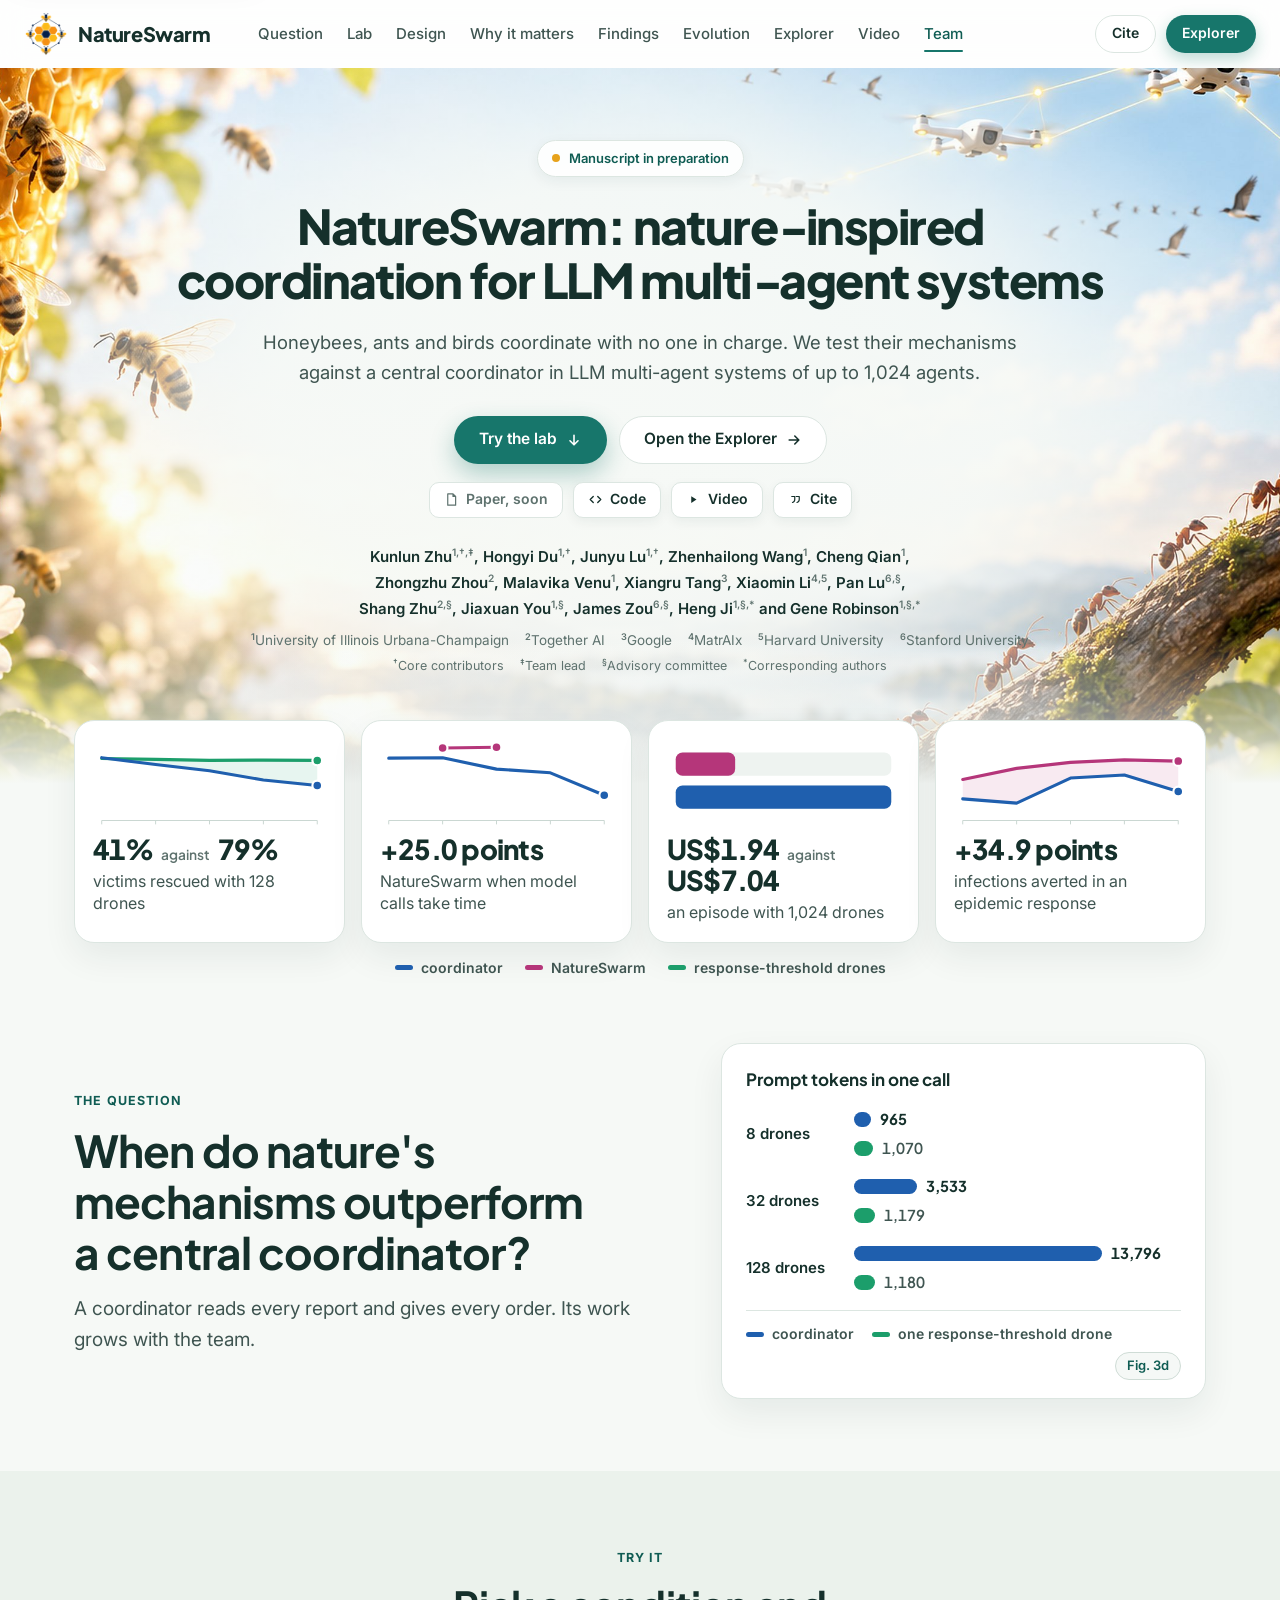
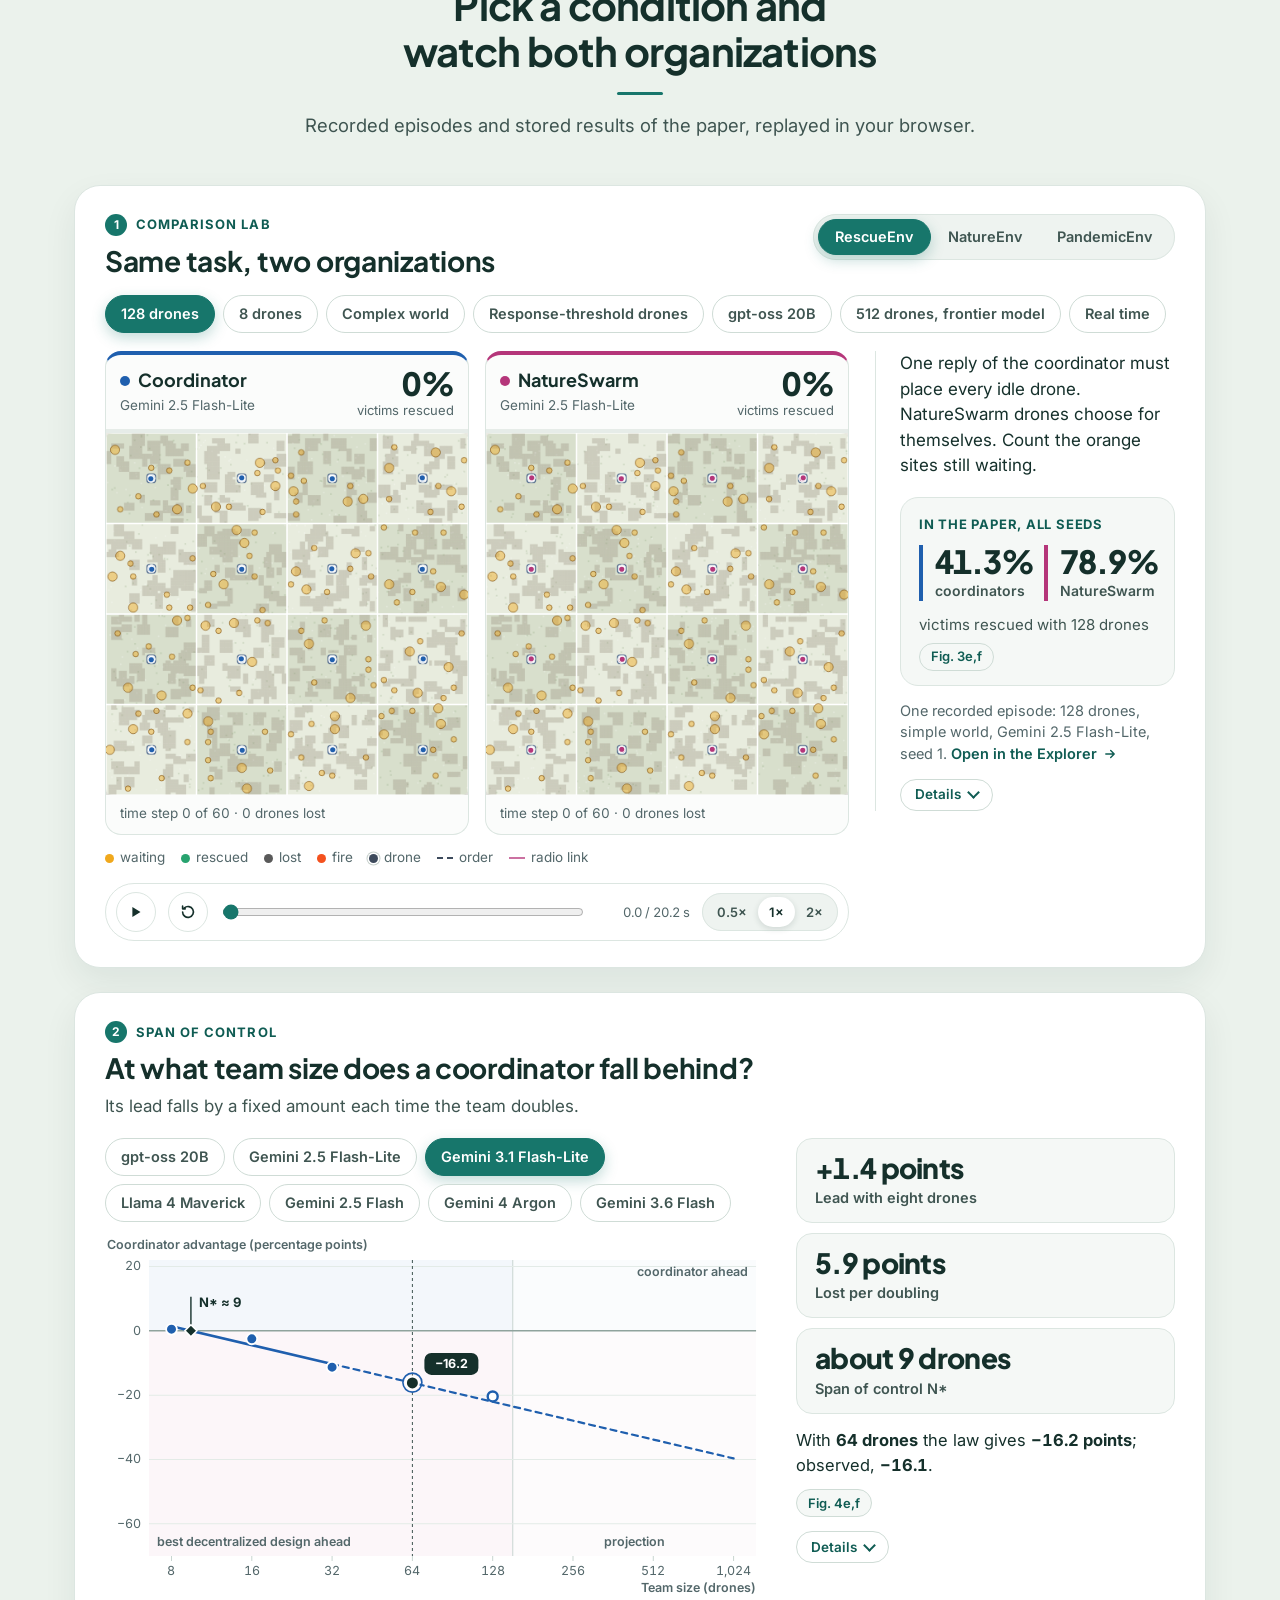
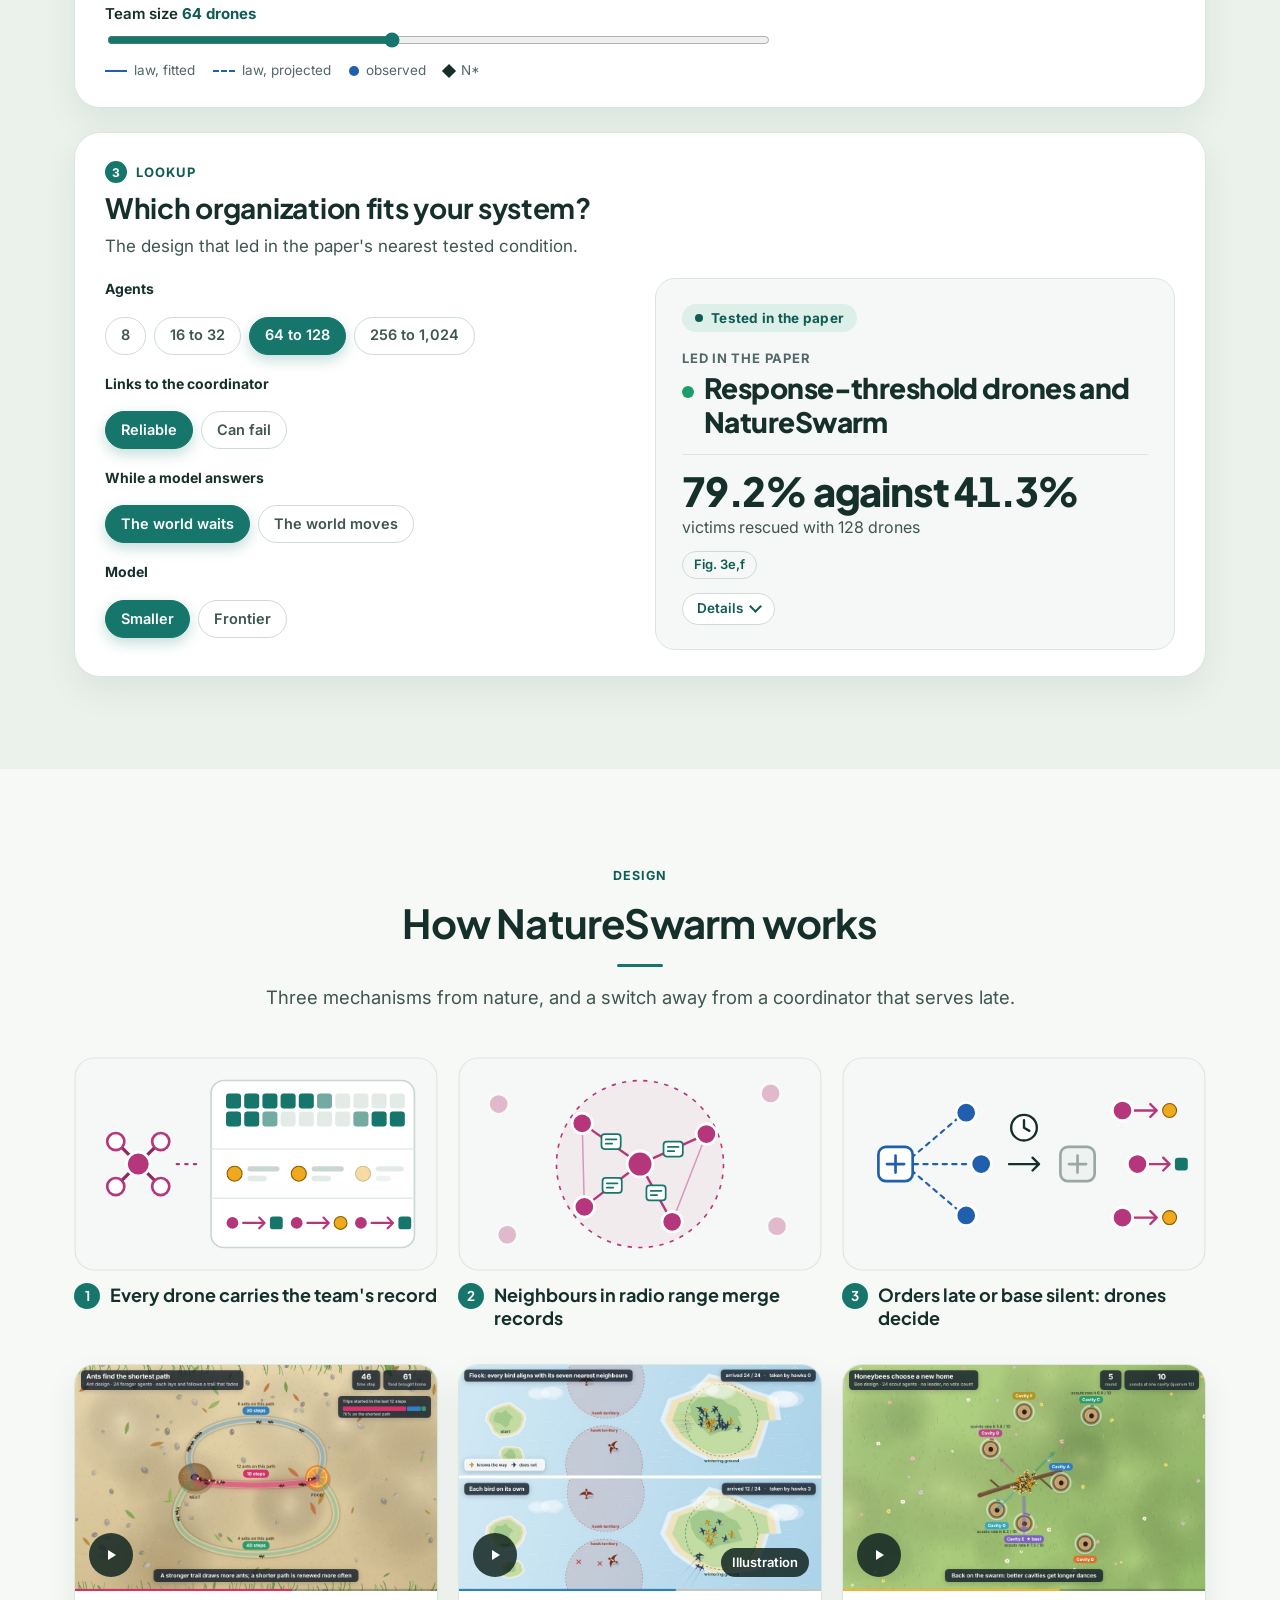
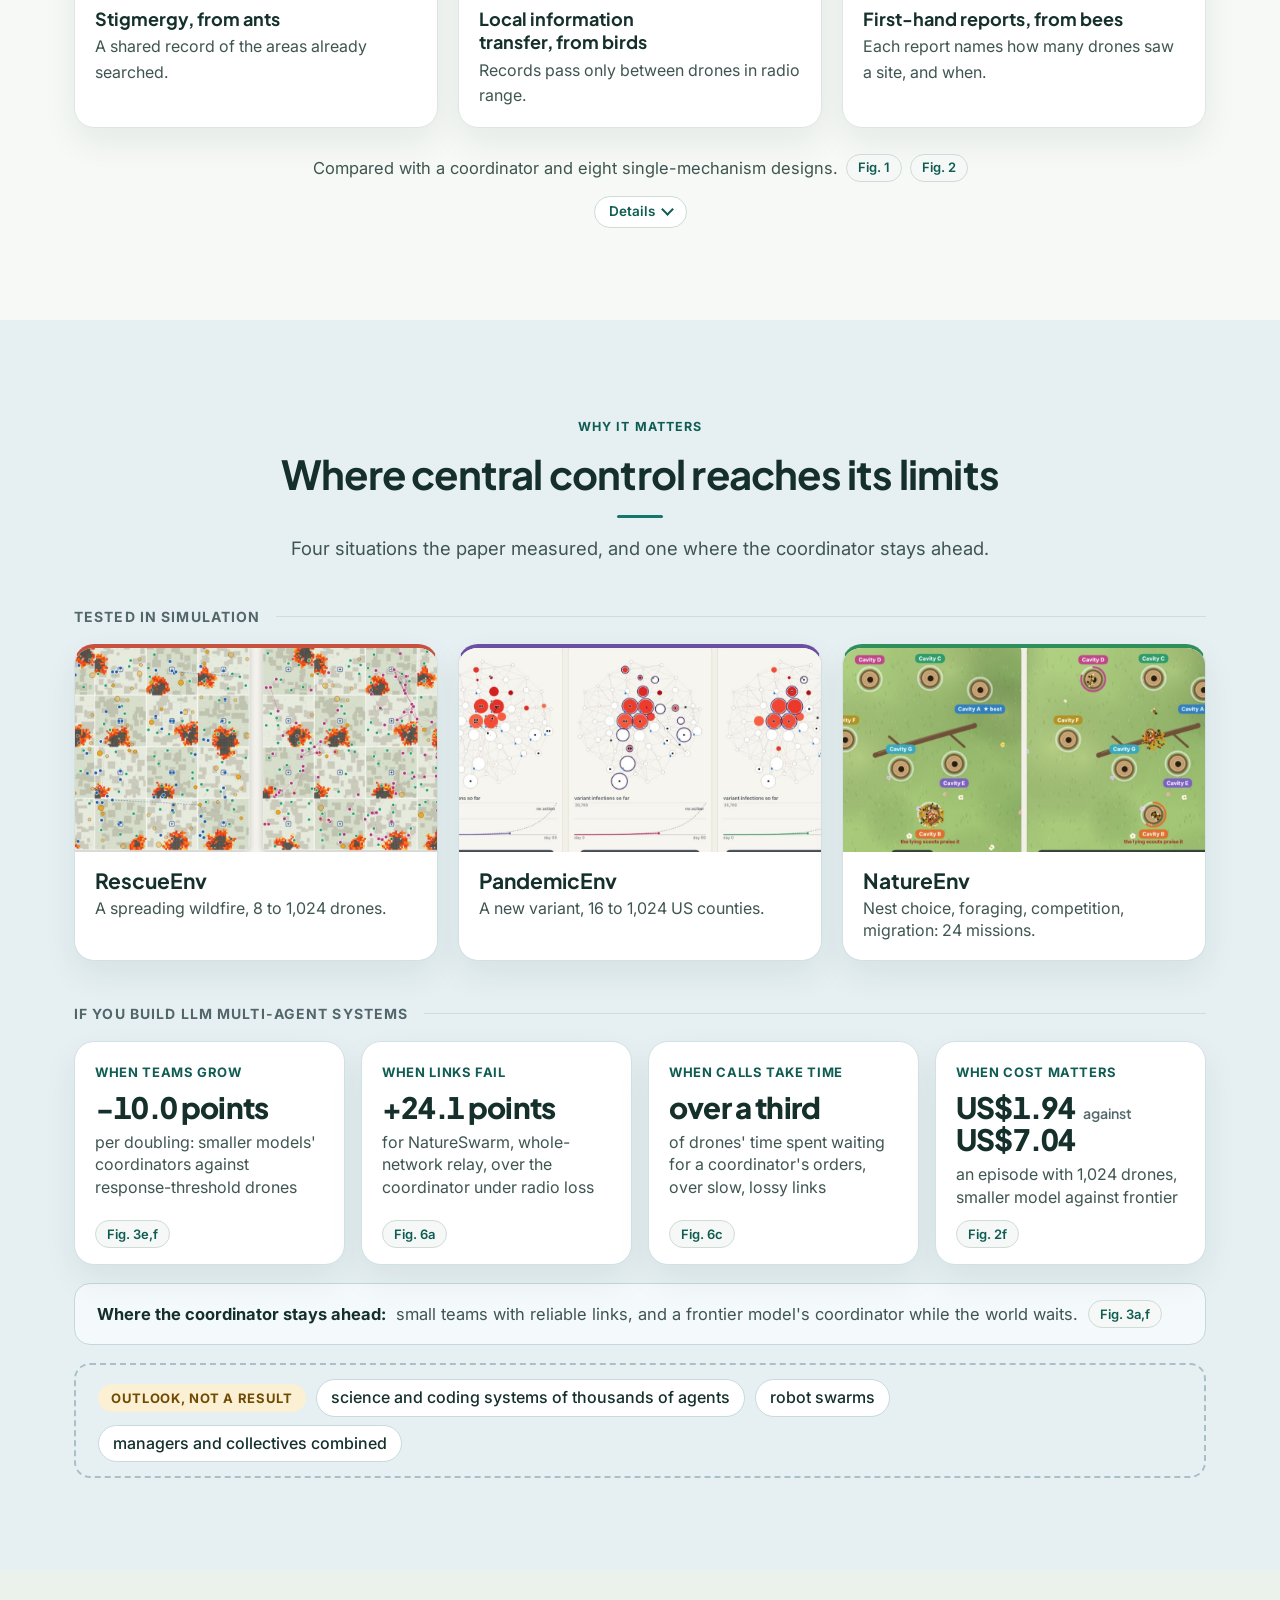
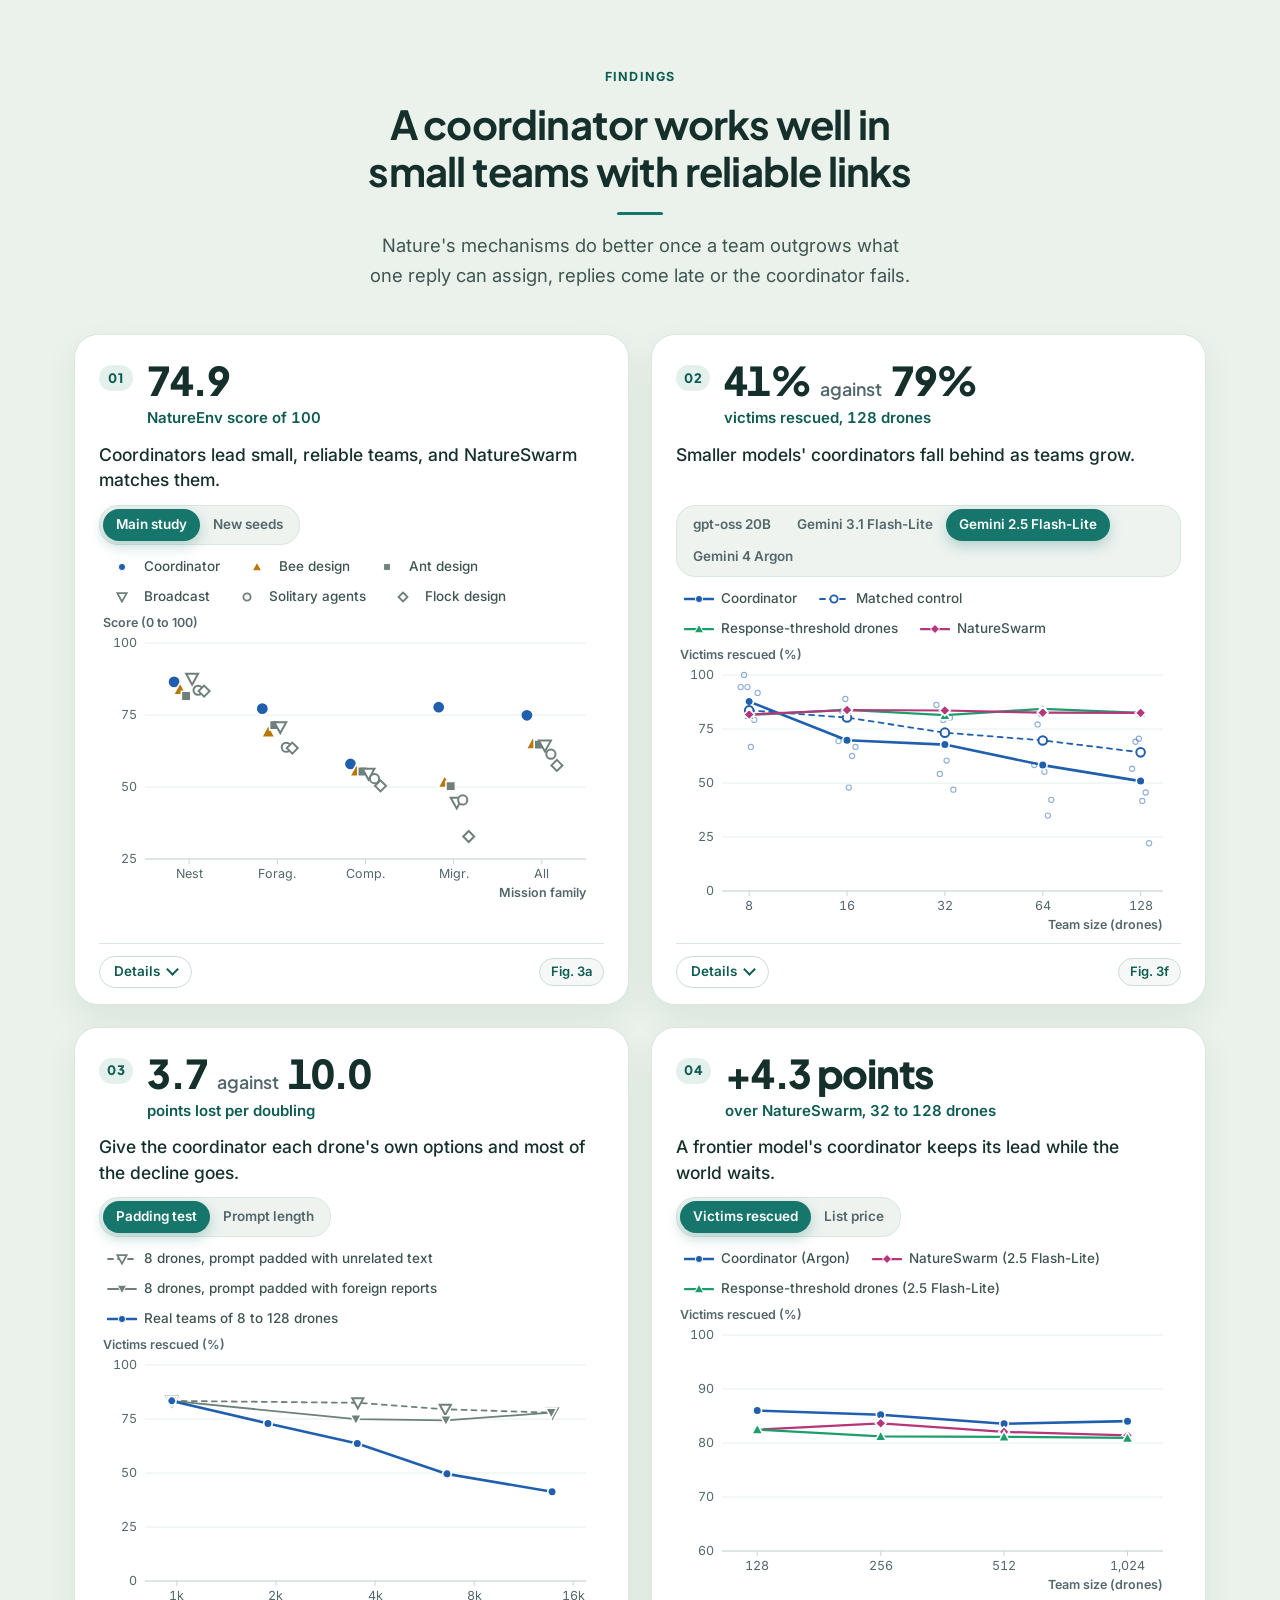
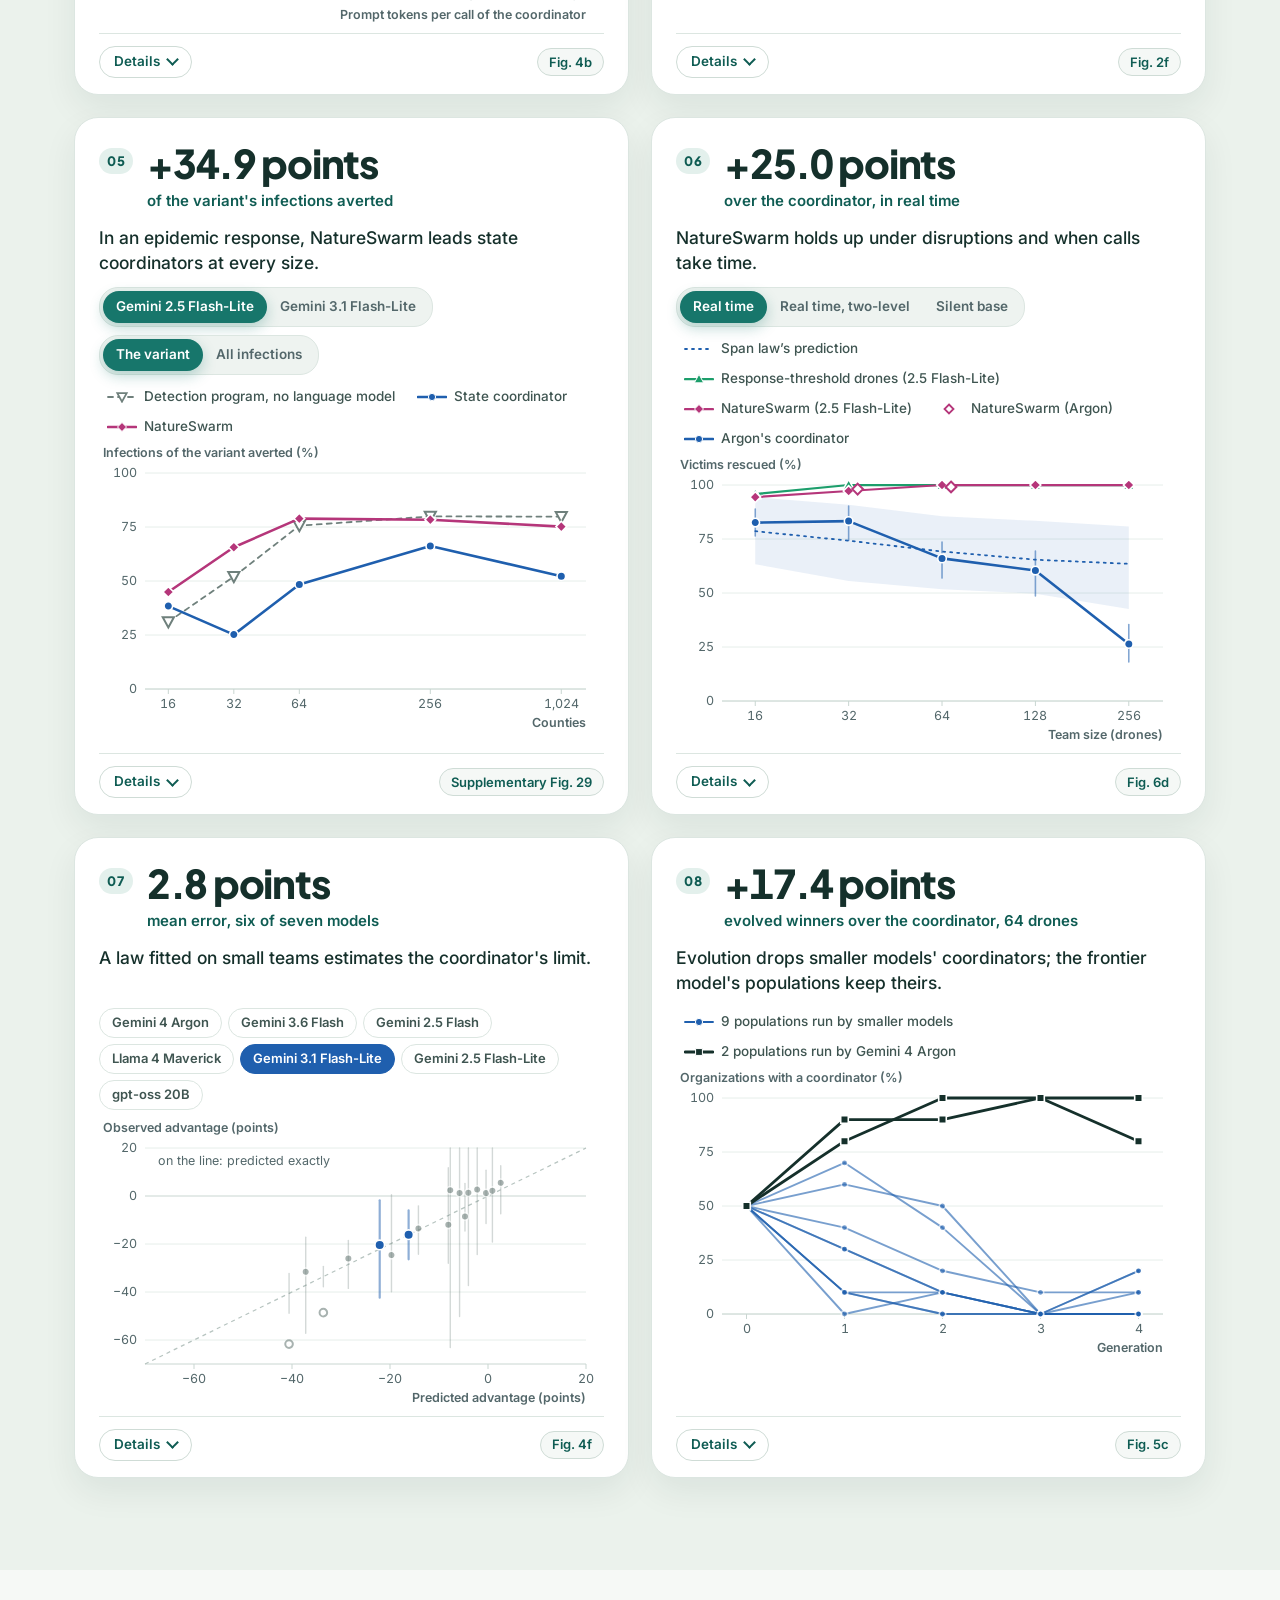
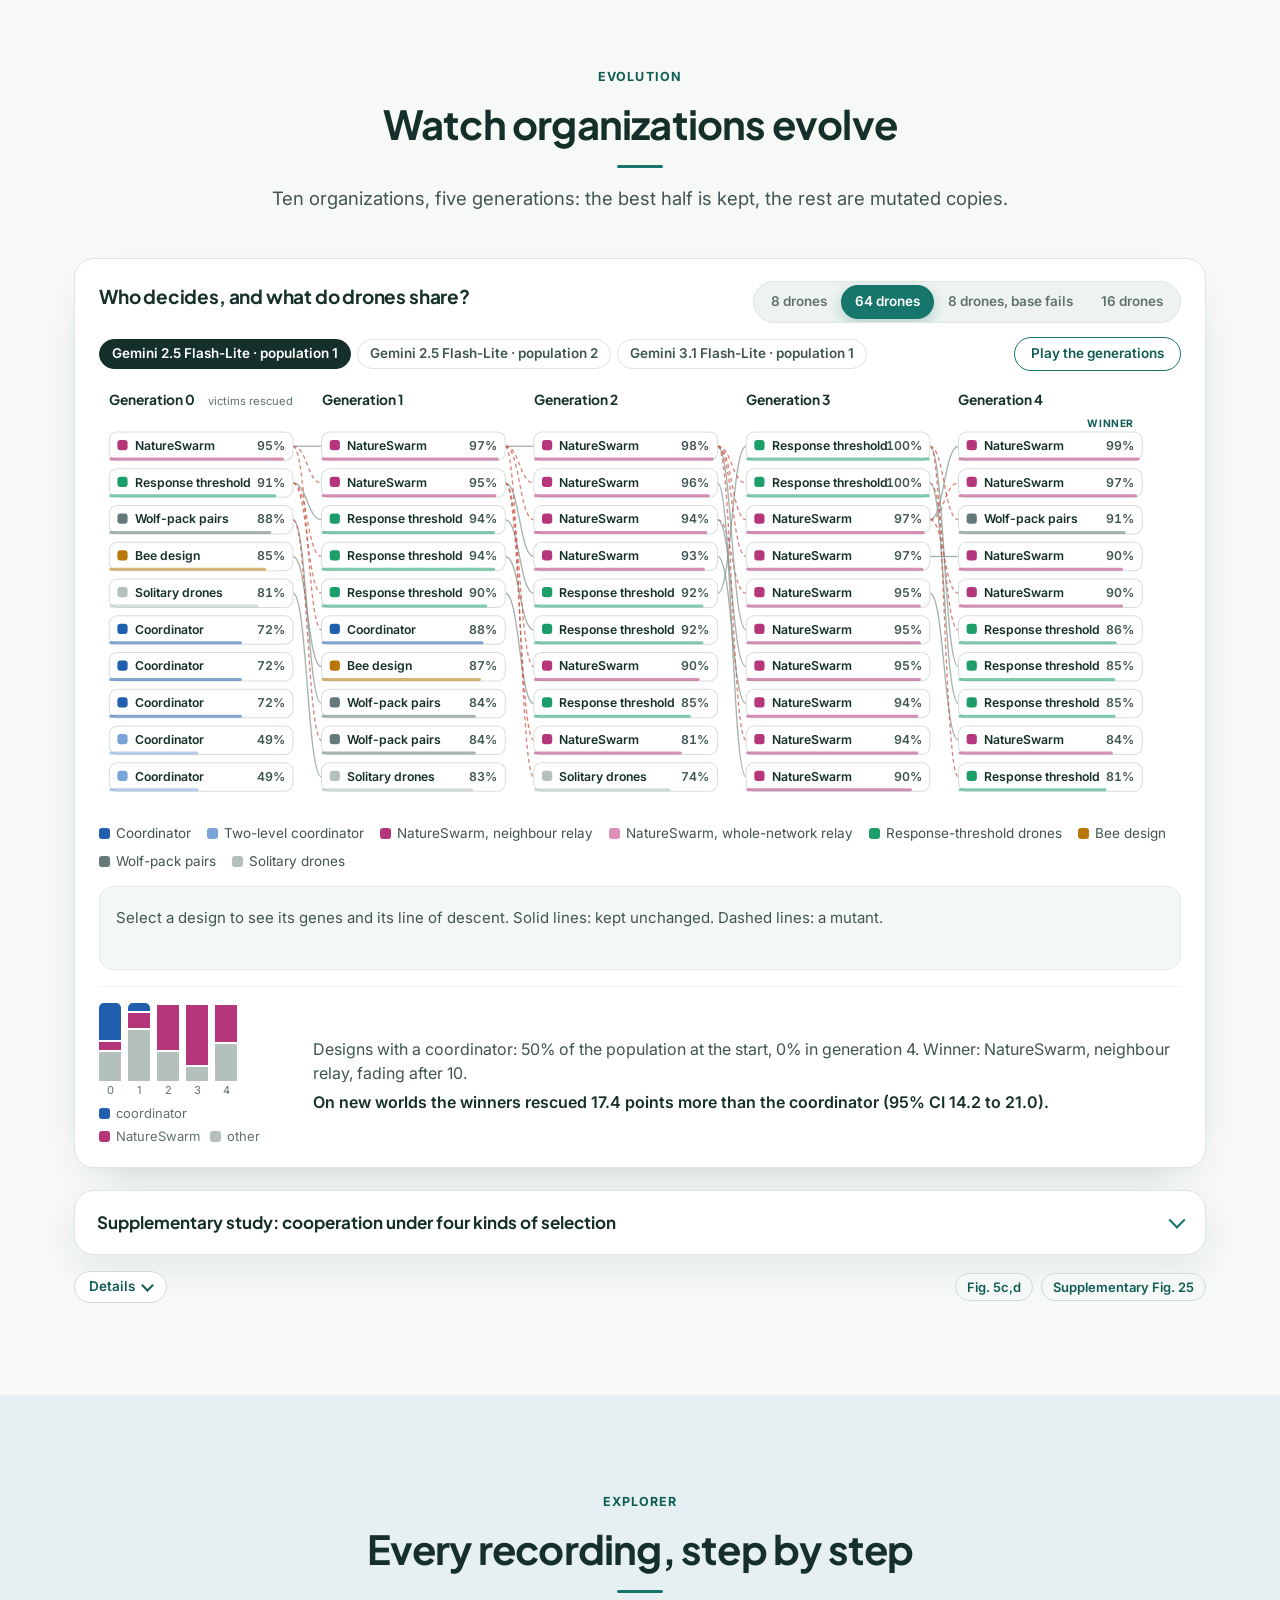
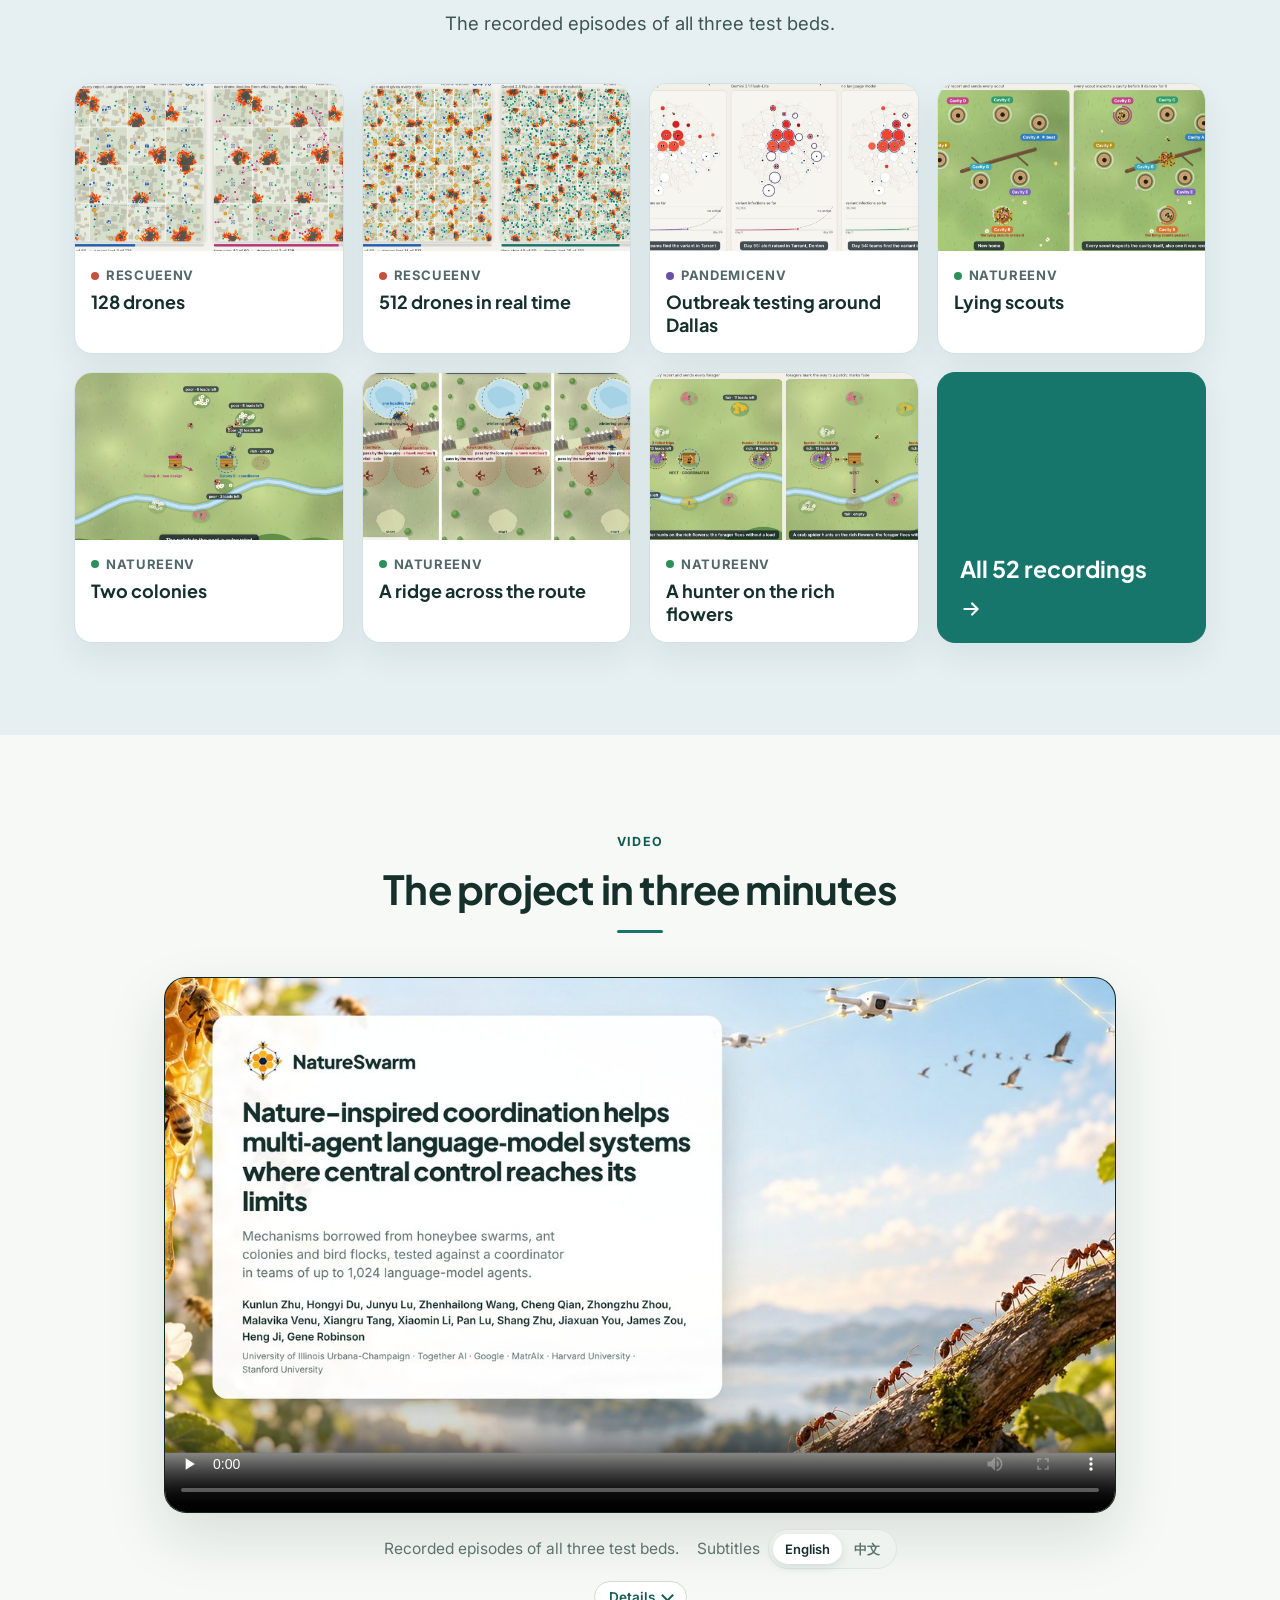
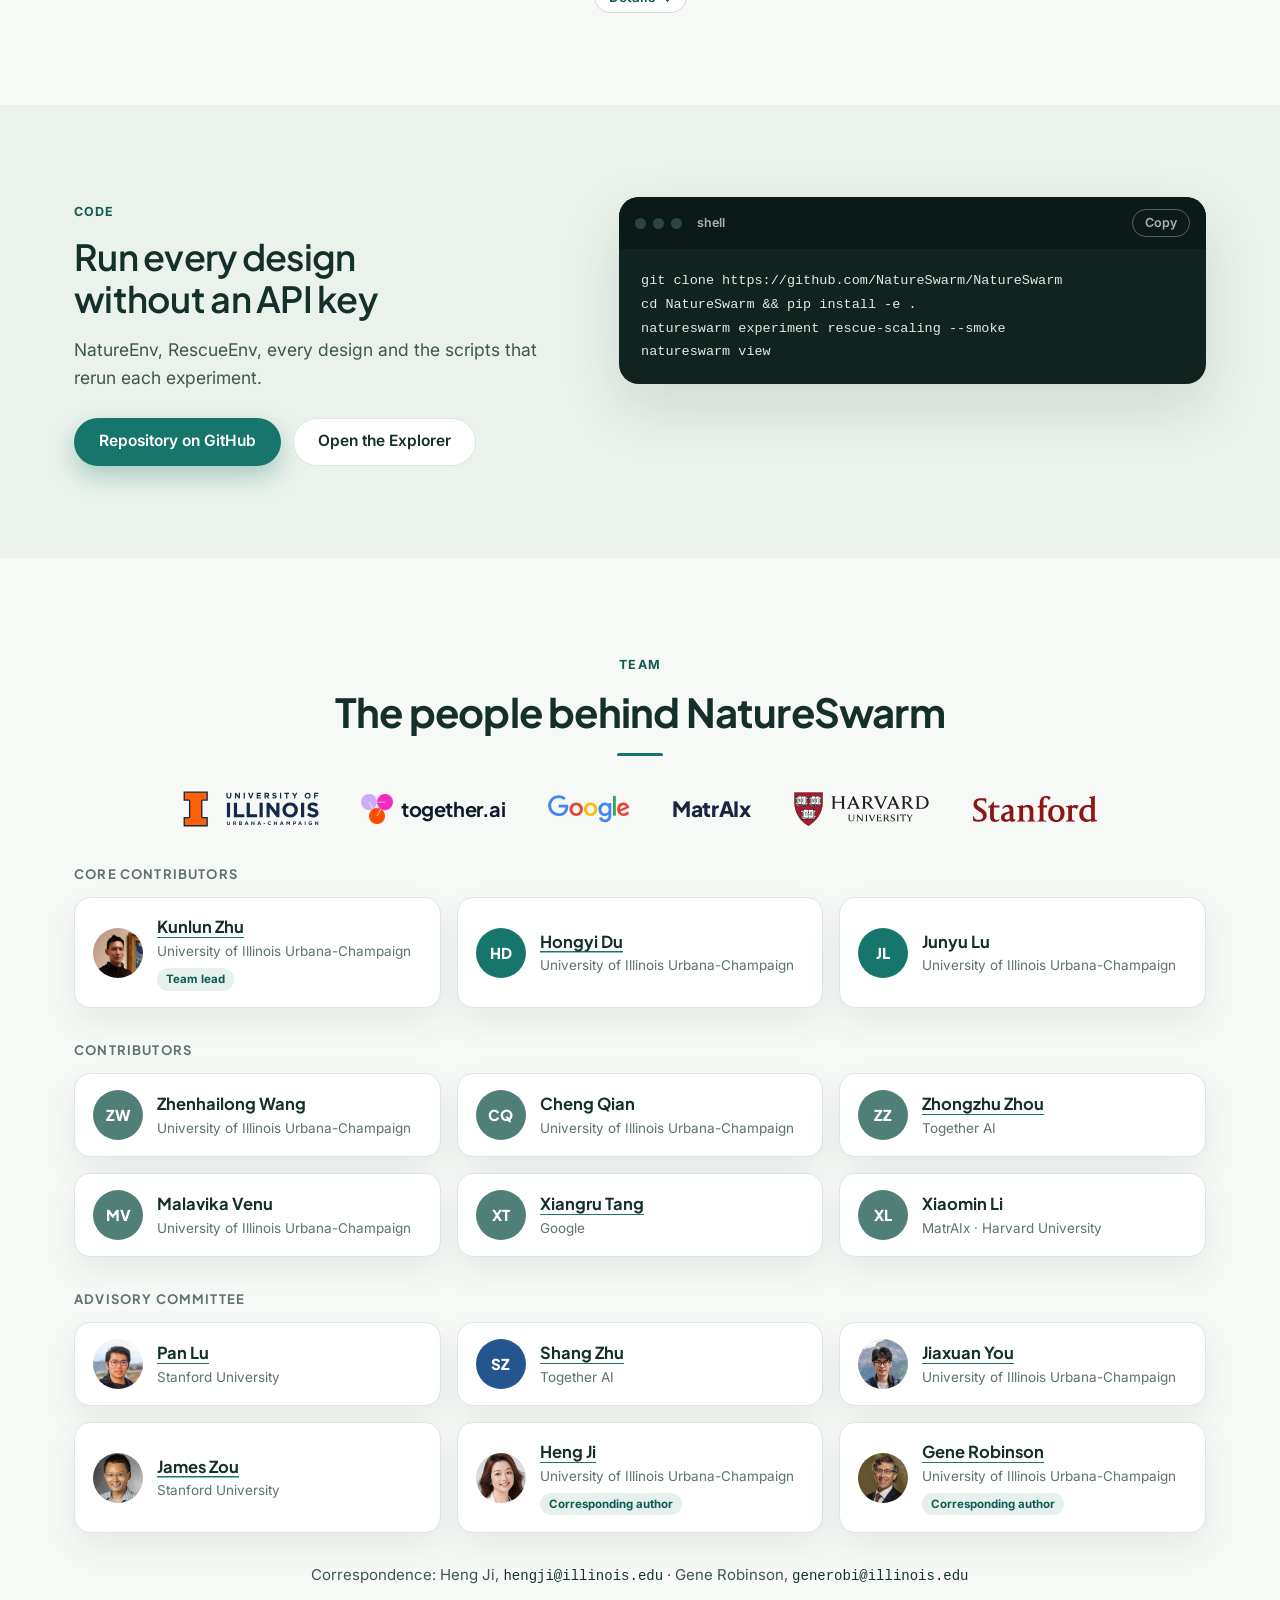
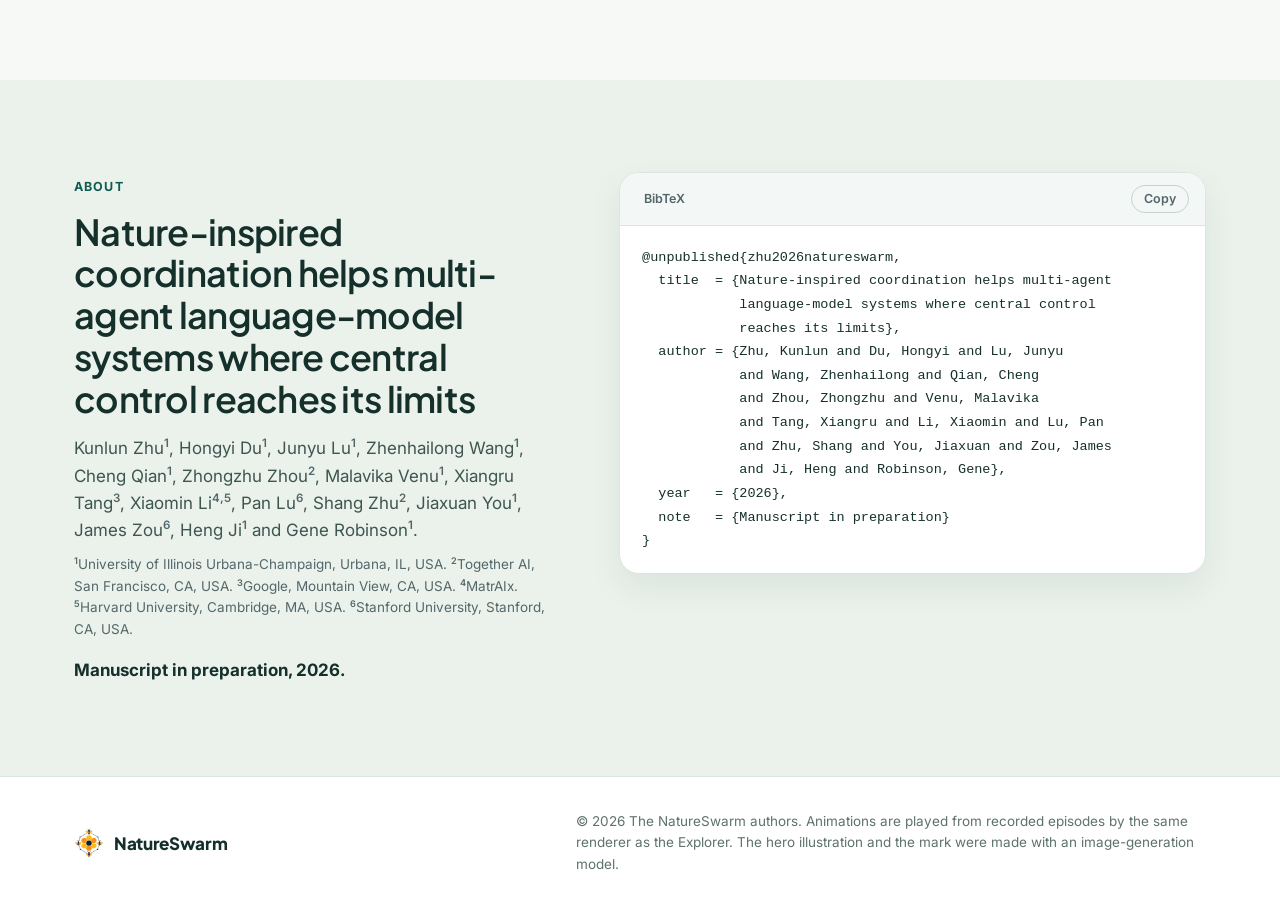
==== commit aa65fc21: "Main title: NatureSwarm: nature-inspired coordination for LLM multi-agent systems" ====
--- a/index.html
+++ b/index.html
@@ -70,8 +70,8 @@
   <div class="hero-art" aria-hidden="true"></div>
   <canvas id="hero-swarm" aria-hidden="true"></canvas>
   <div class="hero-inner">
-    <p class="eyebrow"><span class="dot"></span>NatureSwarm · manuscript in preparation</p>
-    <h1>Nature-inspired coordination helps multi-agent language-model systems where central control reaches its limits</h1>
+    <p class="eyebrow"><span class="dot"></span>Manuscript in preparation</p>
+    <h1>NatureSwarm: nature‑inspired coordination for LLM multi‑agent systems</h1>
     <p class="lede">Honeybees, ants and birds coordinate with no one in charge. We test their mechanisms against a central coordinator in LLM multi-agent systems of up to 1,024 agents.</p>
     <p class="hero-cta">
       <a class="btn primary" href="#lab">Try the lab<svg viewBox="0 0 20 20" width="16" height="16" aria-hidden="true"><path d="M10 4v11M5 11l5 5 5-5" fill="none" stroke="currentColor" stroke-width="2" stroke-linecap="round" stroke-linejoin="round"/></svg></a>
